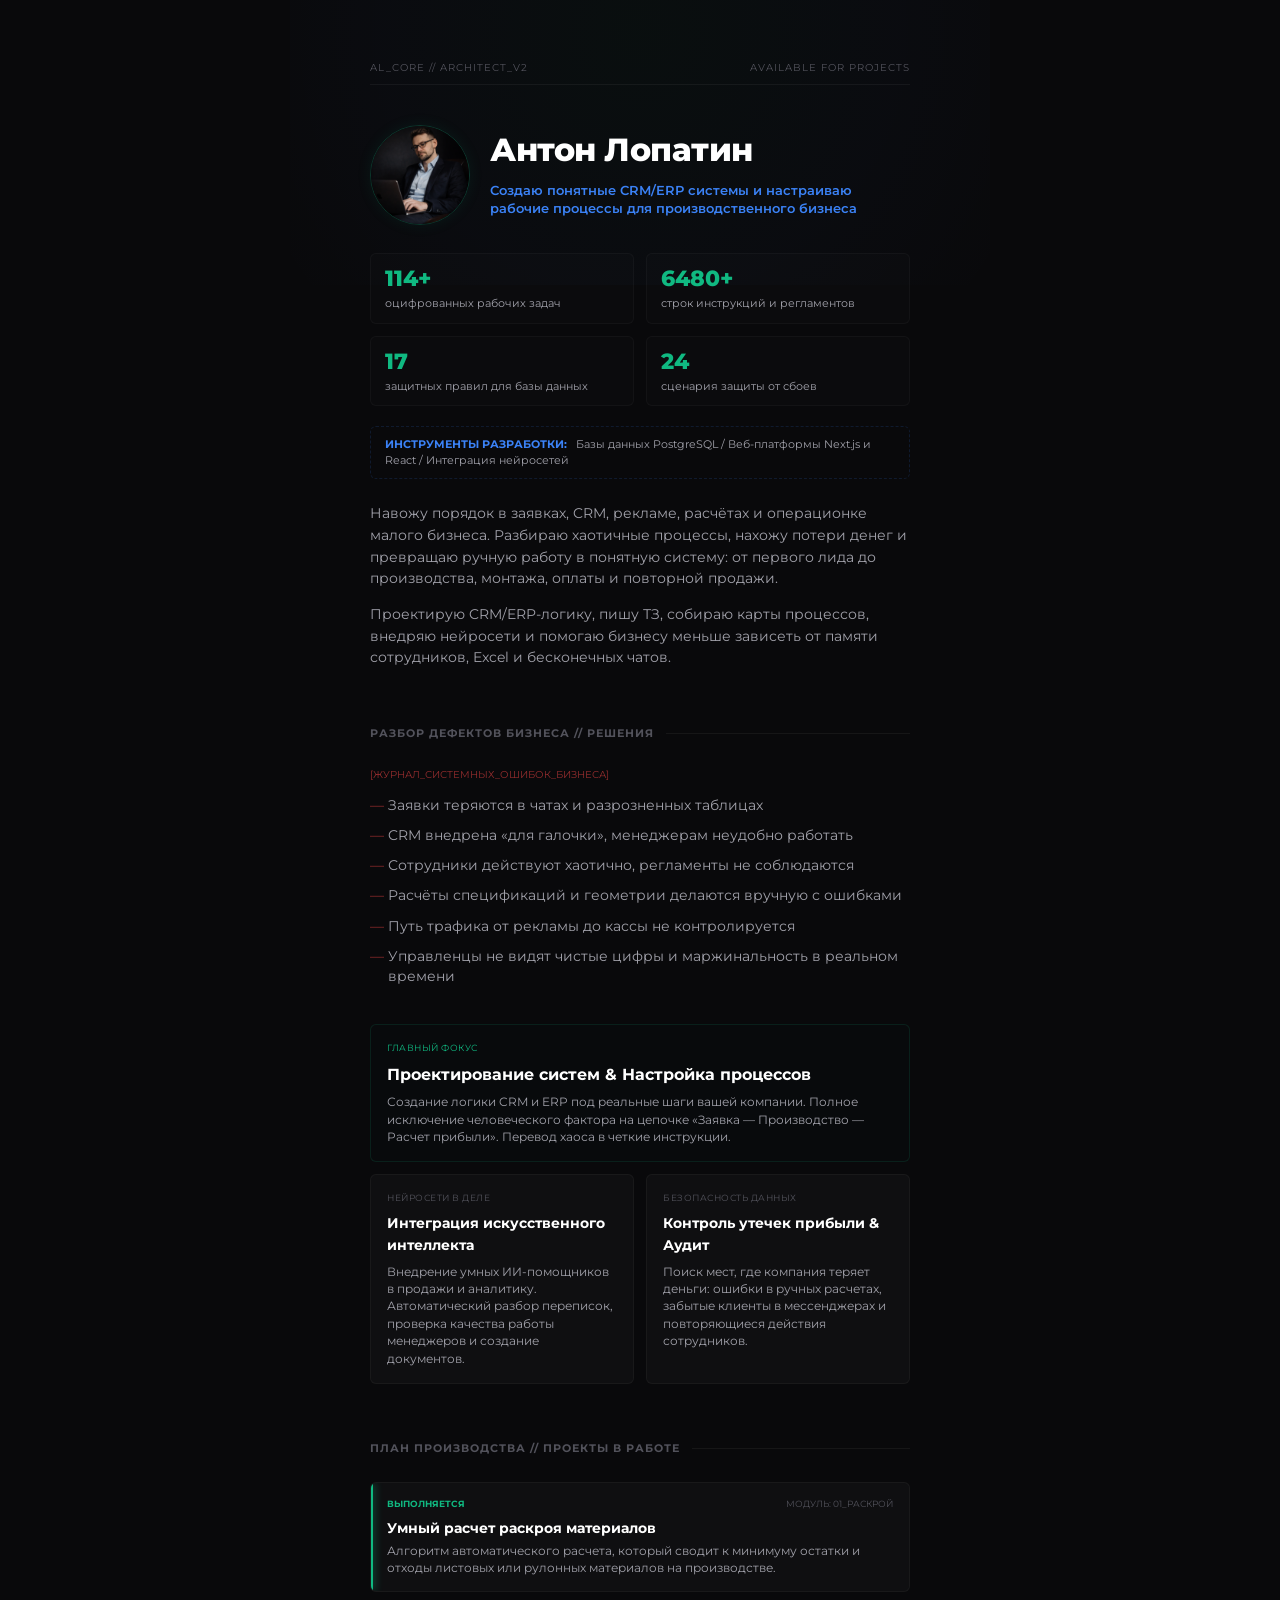
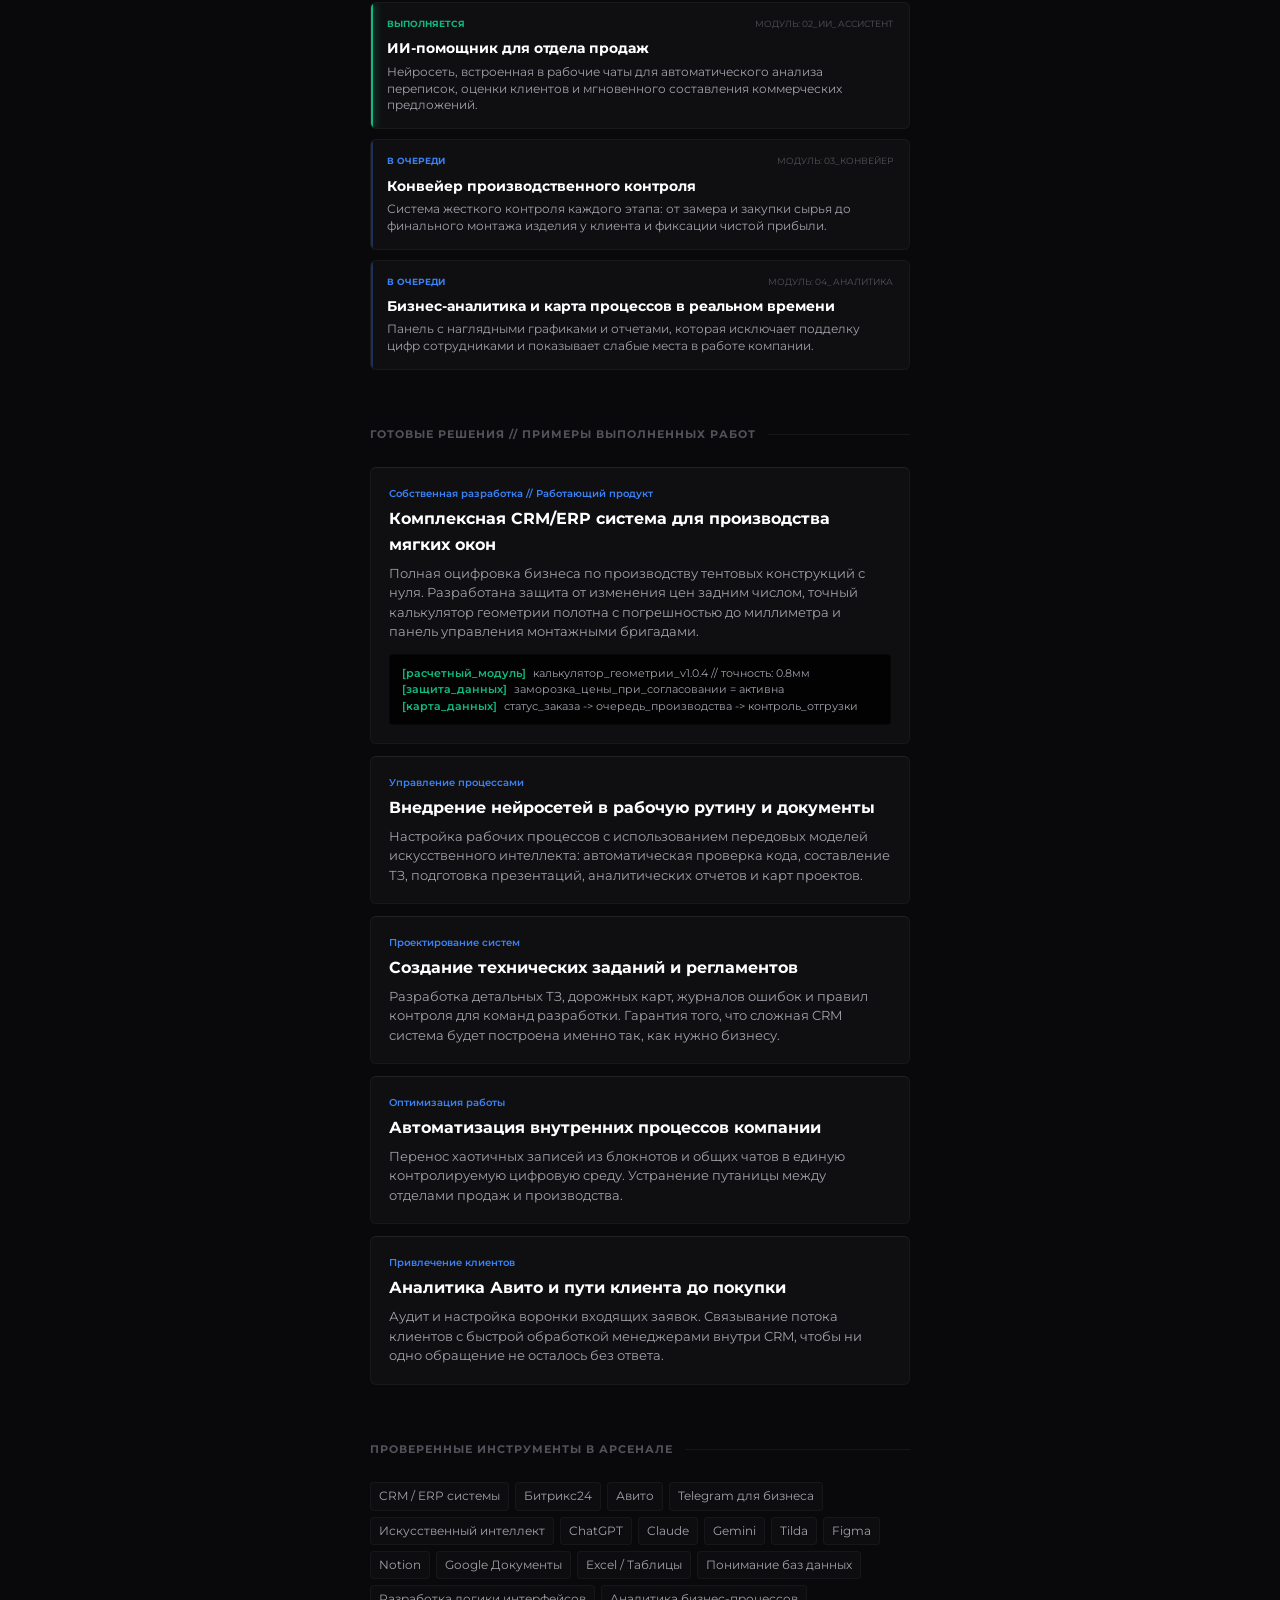
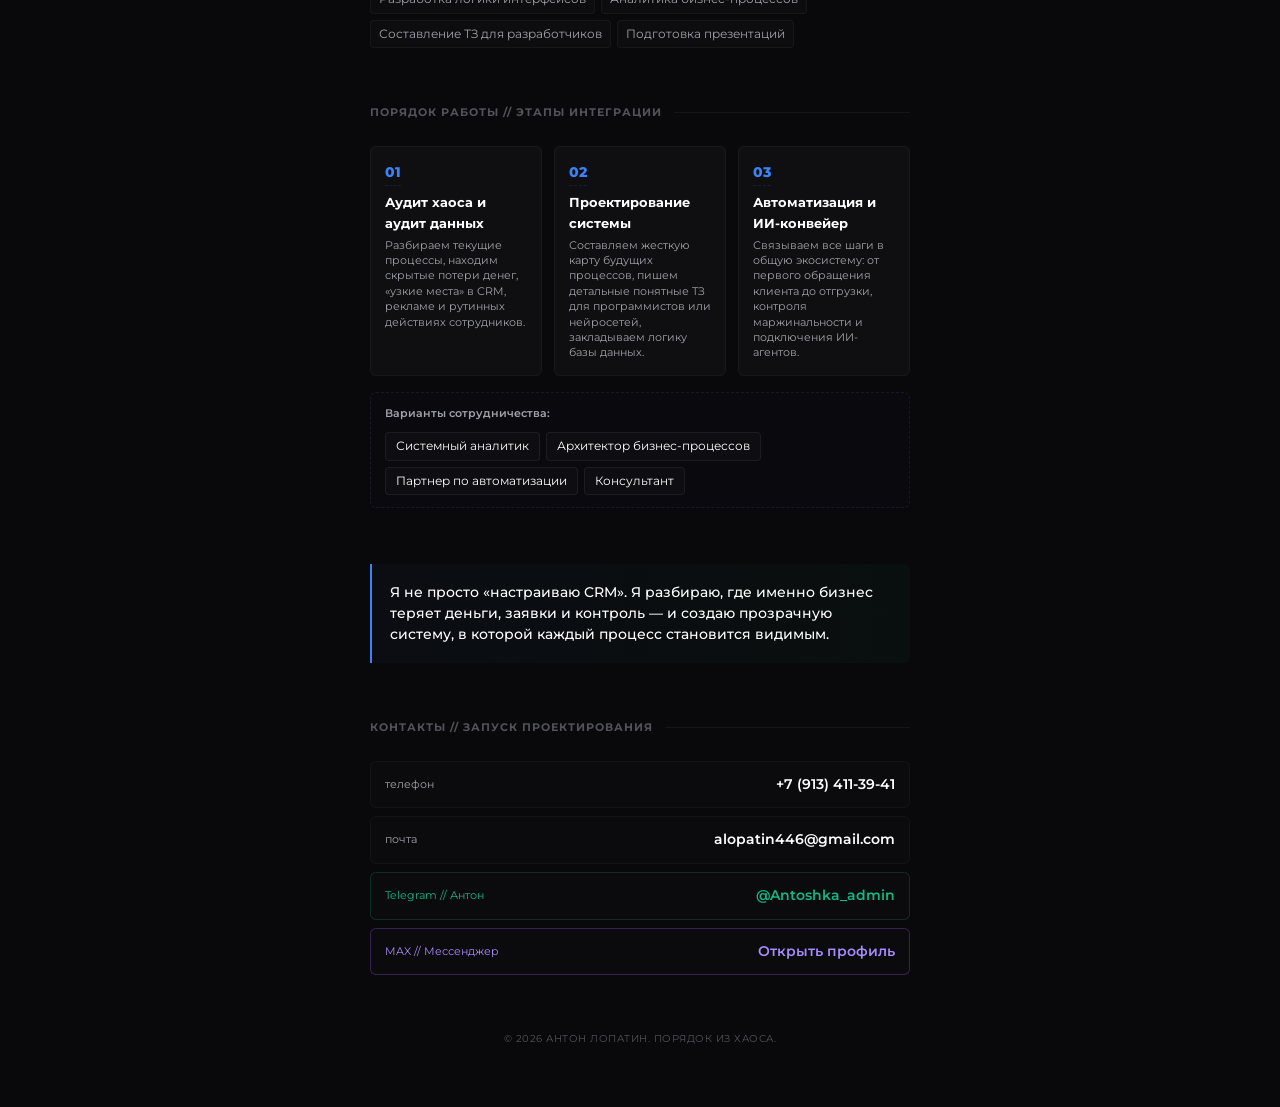
==== index.html @ fb0f4747 "пока получается" ====
<!DOCTYPE html>
<html lang="ru">

<head>
    <meta charset="UTF-8">
    <meta name="viewport" content="width=device-width, initial-scale=1.0">
    <title>Антон Лопатин // Автоматизация и наведение порядка в бизнесе</title>

    <link rel="preconnect" href="https://fonts.googleapis.com">
    <link rel="preconnect" href="https://fonts.gstatic.com" crossorigin>
    <link href="https://fonts.googleapis.com/css2?family=Montserrat:ital,wght@0,100..900;1,100..900&display=swap" rel="stylesheet">

    <link rel="stylesheet" href="style.css">
    <script src="config.js" defer></script>
</head>

<body>

    <div class="viewport-canvas">

        <div class="sys-header">
            <div id="sys-code">ЯДРО_СИСТЕМЫ...</div>
            <div id="sys-status">СТАТУС...</div>
        </div>

        <header class="section-block hero-profile">
            <div class="profile-meta-container">
                <div class="profile-photo-wrap">
                    <img src="avatar.jpg.png" alt="Антон Лопатин" class="profile-avatar">
                </div>

                <div class="profile-info-wrap">
                    <h1>Антон Лопатин</h1>
                    <div class="subtitle">Создаю понятные CRM/ERP системы и настраиваю рабочие процессы для производственного бизнеса</div>
                </div>
            </div>

            <div class="engineering-metrics">
                <div class="metric-item">
                    <span class="metric-num">114+</span>
                    <span class="metric-label">оцифрованных рабочих задач</span>
                </div>
                <div class="metric-item">
                    <span class="metric-num">6480+</span>
                    <span class="metric-label">строк инструкций и регламентов</span>
                </div>
                <div class="metric-item">
                    <span class="metric-num">17</span>
                    <span class="metric-label">защитных правил для базы данных</span>
                </div>
                <div class="metric-item">
                    <span class="metric-num">24</span>
                    <span class="metric-label">сценария защиты от сбоев</span>
                </div>
            </div>

            <div class="tech-stack-line">
                <span class="stack-title">ИНСТРУМЕНТЫ РАЗРАБОТКИ:</span>
                <span class="stack-core">Базы данных PostgreSQL / Веб-платформы Next.js и React / Интеграция нейросетей</span>
            </div>

            <div class="about-block">
                <p class="about-text">
                    Навожу порядок в заявках, CRM, рекламе, расчётах и операционке малого бизнеса. Разбираю хаотичные процессы, нахожу потери денег и превращаю ручную работу в понятную систему: от первого лида до производства, монтажа, оплаты и повторной продажи.
                </p>
                <p class="about-text">
                    Проектирую CRM/ERP-логику, пишу ТЗ, собираю карты процессов, внедряю нейросети и помогаю бизнесу меньше зависеть от памяти сотрудников, Excel и бесконечных чатов.
                </p>
            </div>
        </header>

        <section class="section-block">
            <h2 class="section-title">Разбор дефектов бизнеса // Решения</h2>
            
            <div class="audit-container">
                <div class="audit-failures">
                    <div class="audit-sub-title">[журнал_системных_ошибок_бизнеса]</div>
                    <ul class="bullet-list useful-list">
                        <li class="bullet-item">Заявки теряются в чатах и разрозненных таблицах</li>
                        <li class="bullet-item">CRM внедрена «для галочки», менеджерам неудобно работать</li>
                        <li class="bullet-item">Сотрудники действуют хаотично, регламенты не соблюдаются</li>
                        <li class="bullet-item">Расчёты спецификаций и геометрии делаются вручную с ошибками</li>
                        <li class="bullet-item">Путь трафика от рекламы до кассы не контролируется</li>
                        <li class="bullet-item">Управленцы не видят чистые цифры и маржинальность в реальном времени</li>
                    </ul>
                </div>

                <div class="skills-matrix">
                    <div class="matrix-card dominant">
                        <div class="matrix-tag">ГЛАВНЫЙ ФОКУС</div>
                        <h3 class="matrix-card-title">Проектирование систем & Настройка процессов</h3>
                        <p class="matrix-card-desc">Создание логики CRM и ERP под реальные шаги вашей компании. Полное исключение человеческого фактора на цепочке «Заявка — Производство — Расчет прибыли». Перевод хаоса в четкие инструкции.</p>
                    </div>

                    <div class="matrix-card">
                        <div class="matrix-tag">НЕЙРОСЕТИ В ДЕЛЕ</div>
                        <h3 class="matrix-card-title">Интеграция искусственного интеллекта</h3>
                        <p class="matrix-card-desc">Внедрение умных ИИ-помощников в продажи и аналитику. Автоматический разбор переписок, проверка качества работы менеджеров и создание документов.</p>
                    </div>

                    <div class="matrix-card">
                        <div class="matrix-tag">БЕЗОПАСНОСТЬ ДАННЫХ</div>
                        <h3 class="matrix-card-title">Контроль утечек прибыли & Аудит</h3>
                        <p class="matrix-card-desc">Поиск мест, где компания теряет деньги: ошибки в ручных расчетах, забытые клиенты в мессенджерах и повторяющиеся действия сотрудников.</p>
                    </div>
                </div>
            </div>
        </section>

        <section class="section-block">
            <h2 class="section-title">План производства // Проекты в работе</h2>
            <div class="pipeline-container">
                <div class="pipeline-item processing">
                    <div class="pipeline-meta">
                        <span class="pipeline-status-badge">выполняется</span>
                        <span class="pipeline-id">Модуль: 01_РАСКРОЙ</span>
                    </div>
                    <div class="pipeline-name">Умный расчет раскроя материалов</div>
                    <div class="pipeline-desc">Алгоритм автоматического расчета, который сводит к минимуму остатки и отходы листовых или рулонных материалов на производстве.</div>
                </div>

                <div class="pipeline-item processing">
                    <div class="pipeline-meta">
                        <span class="pipeline-status-badge">выполняется</span>
                        <span class="pipeline-id">Модуль: 02_ИИ_АССИСТЕНТ</span>
                    </div>
                    <div class="pipeline-name">ИИ-помощник для отдела продаж</div>
                    <div class="pipeline-desc">Нейросеть, встроенная в рабочие чаты для автоматического анализа переписок, оценки клиентов и мгновенного составления коммерческих предложений.</div>
                </div>

                <div class="pipeline-item pending">
                    <div class="pipeline-meta">
                        <span class="pipeline-status-badge text-blue">в очереди</span>
                        <span class="pipeline-id">Модуль: 03_КОНВЕЙЕР</span>
                    </div>
                    <div class="pipeline-name">Конвейер производственного контроля</div>
                    <div class="pipeline-desc">Система жесткого контроля каждого этапа: от замера и закупки сырья до финального монтажа изделия у клиента и фиксации чистой прибыли.</div>
                </div>

                <div class="pipeline-item pending">
                    <div class="pipeline-meta">
                        <span class="pipeline-status-badge text-blue">в очереди</span>
                        <span class="pipeline-id">Модуль: 04_АНАЛИТИКА</span>
                    </div>
                    <div class="pipeline-name">Бизнес-аналитика и карта процессов в реальном времени</div>
                    <div class="pipeline-desc">Панель с наглядными графиками и отчетами, которая исключает подделку цифр сотрудниками и показывает слабые места в работе компании.</div>
                </div>
            </div>
        </section>

        <section class="section-block">
            <h2 class="section-title">Готовые решения // Примеры выполненных работ</h2>

            <div class="case-card">
                <span class="case-tag">Собственная разработка // Работающий продукт</span>
                <div class="case-title">Комплексная CRM/ERP система для производства мягких окон</div>
                <div class="case-desc">Полная оцифровка бизнеса по производству тентовых конструкций с нуля. Разработана защита от изменения цен задним числом, точный калькулятор геометрии полотна с погрешностью до миллиметра и панель управления монтажными бригадами.</div>

                <div class="case-architecture-spec">
                    <div class="spec-line"><span class="spec-key">[расчетный_модуль]</span> калькулятор_геометрии_v1.0.4 // точность: 0.8мм</div>
                    <div class="spec-line"><span class="spec-key">[защита_данных]</span> заморозка_цены_при_согласовании = активна</div>
                    <div class="spec-line"><span class="spec-key">[карта_данных]</span> статус_заказа -> очередь_производства -> контроль_отгрузки</div>
                </div>
            </div>

            <div class="case-card">
                <span class="case-tag">Управление процессами</span>
                <div class="case-title">Внедрение нейросетей в рабочую рутину и документы</div>
                <div class="case-desc">Настройка рабочих процессов с использованием передовых моделей искусственного интеллекта: автоматическая проверка кода, составление ТЗ, подготовка презентаций, аналитических отчетов и карт проектов.</div>
            </div>

            <div class="case-card">
                <span class="case-tag">Проектирование систем</span>
                <div class="case-title">Создание технических заданий и регламентов</div>
                <div class="case-desc">Разработка детальных ТЗ, дорожных карт, журналов ошибок и правил контроля для команд разработки. Гарантия того, что сложная CRM система будет построена именно так, как нужно бизнесу.</div>
            </div>

            <div class="case-card">
                <span class="case-tag">Оптимизация работы</span>
                <div class="case-title">Автоматизация внутренних процессов компании</div>
                <div class="case-desc">Перенос хаотичных записей из блокнотов и общих чатов в единую контролируемую цифровую среду. Устранение путаницы между отделами продаж и производства.</div>
            </div>

            <div class="case-card">
                <span class="case-tag">Привлечение клиентов</span>
                <div class="case-title">Аналитика Авито и пути клиента до покупки</div>
                <div class="case-desc">Аудит и настройка воронки входящих заявок. Связывание потока клиентов с быстрой обработкой менеджерами внутри CRM, чтобы ни одно обращение не осталось без ответа.</div>
            </div>
        </section>

        <section class="section-block">
            <h2 class="section-title">Проверенные инструменты в арсенале</h2>
            <div class="tools-grid">
                <span class="tool-badge">CRM / ERP системы</span>
                <span class="tool-badge">Битрикс24</span>
                <span class="tool-badge">Авито</span>
                <span class="tool-badge">Telegram для бизнеса</span>
                <span class="tool-badge">Искусственный интеллект</span>
                <span class="tool-badge">ChatGPT</span>
                <span class="tool-badge">Claude</span>
                <span class="tool-badge">Gemini</span>
                <span class="tool-badge">Tilda</span>
                <span class="tool-badge">Figma</span>
                <span class="tool-badge">Notion</span>
                <span class="tool-badge">Google Документы</span>
                <span class="tool-badge">Excel / Таблицы</span>
                <span class="tool-badge">Понимание баз данных</span>
                <span class="tool-badge">Разработка логики интерфейсов</span>
                <span class="tool-badge">Аналитика бизнес-процессов</span>
                <span class="tool-badge">Составление ТЗ для разработчиков</span>
                <span class="tool-badge">Подготовка презентаций</span>
            </div>
        </section>

        <section class="section-block">
            <h2 class="section-title">Порядок работы // Этапы интеграции</h2>
            <div class="workflow-grid">
                <div class="workflow-step">
                    <div class="step-num">01</div>
                    <div class="step-title">Аудит хаоса и аудит данных</div>
                    <div class="step-desc">Разбираем текущие процессы, находим скрытые потери денег, «узкие места» в CRM, рекламе и рутинных действиях сотрудников.</div>
                </div>
                <div class="workflow-step">
                    <div class="step-num">02</div>
                    <div class="step-title">Проектирование системы</div>
                    <div class="step-desc">Составляем жесткую карту будущих процессов, пишем детальные понятные ТЗ для программистов или нейросетей, закладываем логику базы данных.</div>
                </div>
                <div class="workflow-step">
                    <div class="step-num">03</div>
                    <div class="step-title">Автоматизация и ИИ-конвейер</div>
                    <div class="step-desc">Связываем все шаги в общую экосистему: от первого обращения клиента до отгрузки, контроля маржинальности и подключения ИИ-агентов.</div>
                </div>
            </div>

            <div class="roles-block">
                <div class="roles-title">Варианты сотрудничества:</div>
                <div class="roles-list">
                    <div class="role-badge-item">Системный аналитик</div>
                    <div class="role-badge-item">Архитектор бизнес-процессов</div>
                    <div class="role-badge-item">Партнер по автоматизации</div>
                    <div class="role-badge-item">Консультант</div>
                </div>
            </div>
        </section>

        <div class="manifesto-block">
            Я не просто «настраиваю CRM». Я разбираю, где именно бизнес теряет деньги, заявки и контроль — и создаю прозрачную систему, в которой каждый процесс становится видимым.
        </div>

        <section class="section-block">
            <h2 class="section-title">Контакты // Запуск проектирования</h2>
            <div id="dynamic-contacts"></div>
        </section>

        <footer class="sys-footer">
            © 2026 АНТОН ЛОПАТИН. ПОРЯДОК ИЗ ХАОСА.
        </footer>

    </div>

</body>

</html>
---- style.css ----
/* ПРАВИЛА СТИЛЕЙ И СИСТЕМНЫЕ ПЕРЕМЕННЫЕ */
:root {
    --bg-main: #09090b;
    --bg-card: rgba(20, 20, 23, 0.6);
    --border-glow: rgba(255, 255, 255, 0.04);
    --border-top-glow: rgba(255, 255, 255, 0.08);
    --text-primary: #ffffff;
    --text-secondary: #a1a1aa;
    --text-muted: #52525b;
    --accent-green: #10b981;
    --accent-blue: #3b82f6;
    --font-mono: 'Montserrat', ui-monospace, SFMono-Regular, sans-serif;
}

/* СБРОС СТИЛЕЙ И БАЗОВЫЕ НАСТРОЙКИ */
*,
*::before,
*::after {
    box-sizing: border-box;
    margin: 0;
    padding: 0;
}

body {
    background-color: var(--bg-main);
    color: var(--text-primary);
    font-family: 'Montserrat', -apple-system, BlinkMacSystemFont, sans-serif;
    min-height: 100vh;
    line-height: 1.6;
    padding: 60px 20px;
    display: flex;
    justify-content: center;
    overflow-x: hidden;
    position: relative;
}

/* МЯГКАЯ ФОНОВАЯ ПОДСВЕТКА СТРАНИЦЫ */
body::before {
    content: "";
    position: absolute;
    top: -5%;
    left: 50%;
    transform: translateX(-50%);
    width: 700px;
    height: 500px;
    background: radial-gradient(circle, rgba(16, 185, 129, 0.03) 0%, rgba(59, 130, 246, 0.02) 60%, transparent 100%);
    z-index: 0;
    pointer-events: none;
}

.viewport-canvas {
    width: 100%;
    max-width: 540px;
    z-index: 10;
    position: relative;
}

/* ВЕРХНИЙ СТАТУС-БАР */
.sys-header {
    display: flex;
    justify-content: space-between;
    align-items: center;
    font-family: var(--font-mono);
    font-size: 10px;
    color: var(--text-muted);
    text-transform: uppercase;
    letter-spacing: 1px;
    border-bottom: 1px solid rgba(255, 255, 255, 0.05);
    padding-bottom: 8px;
    margin-bottom: 40px;
}

/* СЕТКА ТИПОГРАФИКИ */
h1 {
    font-size: 32px;
    font-weight: 800;
    letter-spacing: -0.5px;
    line-height: 1.15;
    margin-bottom: 12px;
}

.subtitle {
    font-size: 13px;
    color: var(--accent-blue);
    font-weight: 600;
    line-height: 1.4;
}

h2.section-title {
    font-size: 11px;
    font-family: var(--font-mono);
    text-transform: uppercase;
    letter-spacing: 1px;
    color: var(--text-muted);
    margin-bottom: 24px;
    display: flex;
    align-items: center;
}

h2.section-title::after {
    content: "";
    flex-grow: 1;
    height: 1px;
    background: rgba(255, 255, 255, 0.05);
    margin-left: 12px;
}

.section-block {
    margin-bottom: 56px;
}

/* ГЛАВНЫЙ КОМПОНЕНТ (HERO) */
.profile-meta-container {
    display: flex;
    gap: 20px;
    align-items: center;
    margin-bottom: 28px;
}

.profile-photo-wrap {
    flex: 0 0 100px;
    width: 100px;
    height: 100px;
    border-radius: 50%;
    border: 1px solid rgba(16, 185, 129, 0.25);
    box-shadow: 0 0 15px rgba(16, 185, 129, 0.08);
    overflow: hidden;
    display: flex;
    align-items: center;
    justify-content: center;
}

.profile-avatar {
    width: 100%;
    height: 100%;
    object-fit: cover;
    object-position: center;
    transition: transform 0.3s ease;
}

.profile-photo-wrap:hover .profile-avatar {
    transform: scale(1.06);
}

.profile-info-wrap {
    flex: 1;
}

.about-block {
    margin-top: 24px;
}

.about-text {
    font-size: 14px;
    color: var(--text-secondary);
    margin-bottom: 14px;
    line-height: 1.55;
}

/* ИНЖЕНЕРНЫЕ МЕТРИКИ */
.engineering-metrics {
    display: grid;
    grid-template-columns: repeat(2, 1fr);
    gap: 12px;
    margin-bottom: 20px;
    width: 100%;
}

.metric-item {
    background: rgba(255, 255, 255, 0.01);
    border: 1px solid rgba(255, 255, 255, 0.03);
    border-radius: 6px;
    padding: 12px 14px;
    display: flex;
    flex-direction: column;
}

.metric-num {
    font-size: 22px;
    font-weight: 800;
    color: var(--accent-green);
    line-height: 1.2;
}

.metric-label {
    font-size: 11px;
    color: var(--text-secondary);
    margin-top: 4px;
    line-height: 1.3;
}

.tech-stack-line {
    font-size: 11px;
    border: 1px dashed rgba(59, 130, 246, 0.15);
    padding: 10px 14px;
    border-radius: 6px;
    line-height: 1.4;
}

.stack-title {
    color: var(--accent-blue);
    font-weight: 700;
    margin-right: 6px;
}

.stack-core {
    color: var(--text-secondary);
}

/* БЛОК АУДИТА И РЕШЕНИЙ */
.audit-container {
    display: flex;
    flex-direction: column;
    gap: 28px;
}

.audit-sub-title {
    font-family: var(--font-mono);
    font-size: 10px;
    color: rgba(239, 68, 68, 0.6);
    margin-bottom: 12px;
    text-transform: uppercase;
}

.bullet-list {
    list-style: none;
}

.bullet-item {
    font-size: 13.5px;
    color: var(--text-secondary);
    position: relative;
    padding-left: 18px;
    margin-bottom: 10px;
    line-height: 1.5;
}

.bullet-item::before {
    content: "—";
    position: absolute;
    left: 0;
    color: #ef4444;
    opacity: 0.6;
}

/* МАТРИЦА НАВЫКОВ ИЛИ РЕШЕНИЙ */
.skills-matrix {
    display: grid;
    grid-template-columns: repeat(2, 1fr);
    gap: 12px;
}

.matrix-card {
    background: var(--bg-card);
    border: 1px solid var(--border-glow);
    border-radius: 6px;
    padding: 16px;
    display: flex;
    flex-direction: column;
}

.matrix-card.dominant {
    grid-column: span 2;
    background: rgba(16, 185, 129, 0.01);
    border-color: rgba(16, 185, 129, 0.12);
}

.matrix-tag {
    font-family: var(--font-mono);
    font-size: 9px;
    letter-spacing: 0.5px;
    color: var(--text-muted);
    text-transform: uppercase;
    margin-bottom: 6px;
}

.matrix-card.dominant .matrix-tag {
    color: var(--accent-green);
}

.matrix-card-title {
    font-size: 14px;
    font-weight: 700;
    color: var(--text-primary);
    margin-bottom: 6px;
}

.matrix-card.dominant .matrix-card-title {
    font-size: 16px;
}

.matrix-card-desc {
    font-size: 12px;
    color: var(--text-secondary);
    line-height: 1.45;
}

/* ОЧЕРЕДЬ ЗАДАЧ В РАЗРАБОТКЕ */
.pipeline-container {
    display: flex;
    flex-direction: column;
    gap: 10px;
}

.pipeline-item {
    background: var(--bg-card);
    border: 1px solid var(--border-glow);
    border-radius: 6px;
    padding: 14px 16px;
    position: relative;
    overflow: hidden;
}

.pipeline-item.processing::before {
    content: '';
    position: absolute;
    left: 0;
    top: 0;
    bottom: 0;
    width: 2px;
    background: var(--accent-green);
    box-shadow: 0 0 8px var(--accent-green);
}

.pipeline-item.pending::before {
    content: '';
    position: absolute;
    left: 0;
    top: 0;
    bottom: 0;
    width: 2px;
    background: rgba(59, 130, 246, 0.3);
}

.pipeline-meta {
    display: flex;
    justify-content: space-between;
    align-items: center;
    font-family: var(--font-mono);
    font-size: 9px;
    margin-bottom: 6px;
    text-transform: uppercase;
}

.pipeline-status-badge {
    color: var(--accent-green);
    font-weight: 700;
}

.pipeline-status-badge.text-blue {
    color: var(--accent-blue);
}

.pipeline-id {
    color: var(--text-muted);
}

.pipeline-name {
    font-size: 14px;
    font-weight: 700;
    color: var(--text-primary);
    margin-bottom: 4px;
}

.pipeline-desc {
    font-size: 12px;
    color: var(--text-secondary);
    line-height: 1.4;
}

/* КАРТОЧКИ КЕЙСОВ */
.case-card {
    background: var(--bg-card);
    border: 1px solid var(--border-glow);
    border-top: 1px solid var(--border-top-glow);
    border-radius: 6px;
    padding: 18px;
    margin-bottom: 12px;
}

.case-tag {
    font-size: 10px;
    color: var(--accent-blue);
    display: block;
    margin-bottom: 4px;
    font-weight: 600;
}

.case-title {
    font-size: 16px;
    font-weight: 700;
    color: var(--text-primary);
    margin-bottom: 6px;
}

.case-desc {
    font-size: 13px;
    color: var(--text-secondary);
    line-height: 1.5;
}

.case-architecture-spec {
    margin-top: 12px;
    padding: 10px 12px;
    background: #020203;
    border: 1px solid rgba(255, 255, 255, 0.02);
    border-radius: 4px;
    font-size: 11px;
}

.spec-line {
    color: var(--text-secondary);
    line-height: 1.5;
}

.spec-key {
    color: var(--accent-green);
    margin-right: 4px;
    font-weight: 600;
}

/* СЕТКА ТЕГОВ И ИНСТРУМЕНТОВ */
.tools-grid {
    display: flex;
    flex-wrap: wrap;
    gap: 6px;
}

.tool-badge {
    background: rgba(255, 255, 255, 0.02);
    border: 1px solid rgba(255, 255, 255, 0.04);
    border-radius: 4px;
    padding: 4px 8px;
    font-size: 11.5px;
    color: var(--text-secondary);
}

/* СЕТКА ЭТАПОВ РАБОТЫ */
.workflow-grid {
    display: grid;
    grid-template-columns: repeat(3, 1fr);
    gap: 12px;
    margin-top: 16px;
}

.workflow-step {
    background: var(--bg-card);
    border: 1px solid var(--border-glow);
    border-radius: 6px;
    padding: 14px;
}

.step-num {
    font-size: 14px;
    font-weight: 800;
    color: var(--accent-blue);
    margin-bottom: 6px;
    border-bottom: 1px dashed rgba(59, 130, 246, 0.15);
    padding-bottom: 2px;
    width: fit-content;
}

.step-title {
    font-size: 13px;
    font-weight: 700;
    color: var(--text-primary);
    margin-bottom: 4px;
}

.step-desc {
    font-size: 11px;
    color: var(--text-secondary);
    line-height: 1.4;
}

.roles-block {
    margin-top: 16px;
    padding: 12px 14px;
    background: rgba(139, 92, 246, 0.01);
    border: 1px dashed rgba(139, 92, 246, 0.15);
    border-radius: 6px;
}

.roles-title {
    font-size: 11px;
    color: var(--text-secondary);
    font-weight: 600;
    margin-bottom: 10px;
}

.roles-list {
    display: flex;
    flex-wrap: wrap;
    gap: 6px;
}

.role-badge-item {
    background: rgba(255, 255, 255, 0.02);
    border: 1px solid rgba(255, 255, 255, 0.06);
    border-radius: 4px;
    padding: 4px 10px;
    font-size: 11.5px;
    color: var(--text-primary);
}

/* БЛОК МАНИФЕСТА */
.manifesto-block {
    background: linear-gradient(90deg, rgba(59, 130, 246, 0.03) 0%, rgba(16, 185, 129, 0.03) 100%);
    border-left: 2px solid var(--accent-blue);
    padding: 18px;
    border-radius: 0 6px 6px 0;
    font-size: 14px;
    font-weight: 500;
    color: var(--text-primary);
    line-height: 1.5;
    margin-bottom: 56px;
}

/* ССЫЛКИ КОНТАКТОВ */
.contact-link {
    display: flex;
    justify-content: space-between;
    align-items: center;
    background: rgba(255, 255, 255, 0.01);
    border: 1px solid rgba(255, 255, 255, 0.03);
    border-radius: 6px;
    padding: 12px 14px;
    margin-bottom: 8px;
    color: var(--text-primary);
    text-decoration: none;
    font-size: 13.5px;
    transition: background 0.2s, border-color 0.2s;
}

.contact-link:hover {
    background: rgba(255, 255, 255, 0.02);
    border-color: rgba(255, 255, 255, 0.08);
}

.contact-label {
    font-size: 11px;
    color: var(--text-secondary);
}

.contact-value {
    font-weight: 600;
}

.sys-footer {
    margin-top: 56px;
    font-family: var(--font-mono);
    font-size: 10px;
    color: var(--text-muted);
    text-align: center;
    letter-spacing: 0.5px;
}

/* АДАПТИВНОСТЬ ПОД МОБИЛЬНЫЕ УСТРОЙСТВА */
@media (max-width: 768px) {
    body { padding: 40px 16px; }
    .profile-meta-container { flex-direction: column; text-align: center; gap: 16px; }
    .profile-photo-wrap { margin: 0 auto; }
    .workflow-grid { grid-template-columns: 1fr; gap: 10px; }
}

@media (max-width: 600px) {
    .skills-matrix { grid-template-columns: 1fr; }
    .matrix-card.dominant { grid-column: span 1; }
    .engineering-metrics { grid-template-columns: 1fr; gap: 8px; }
}
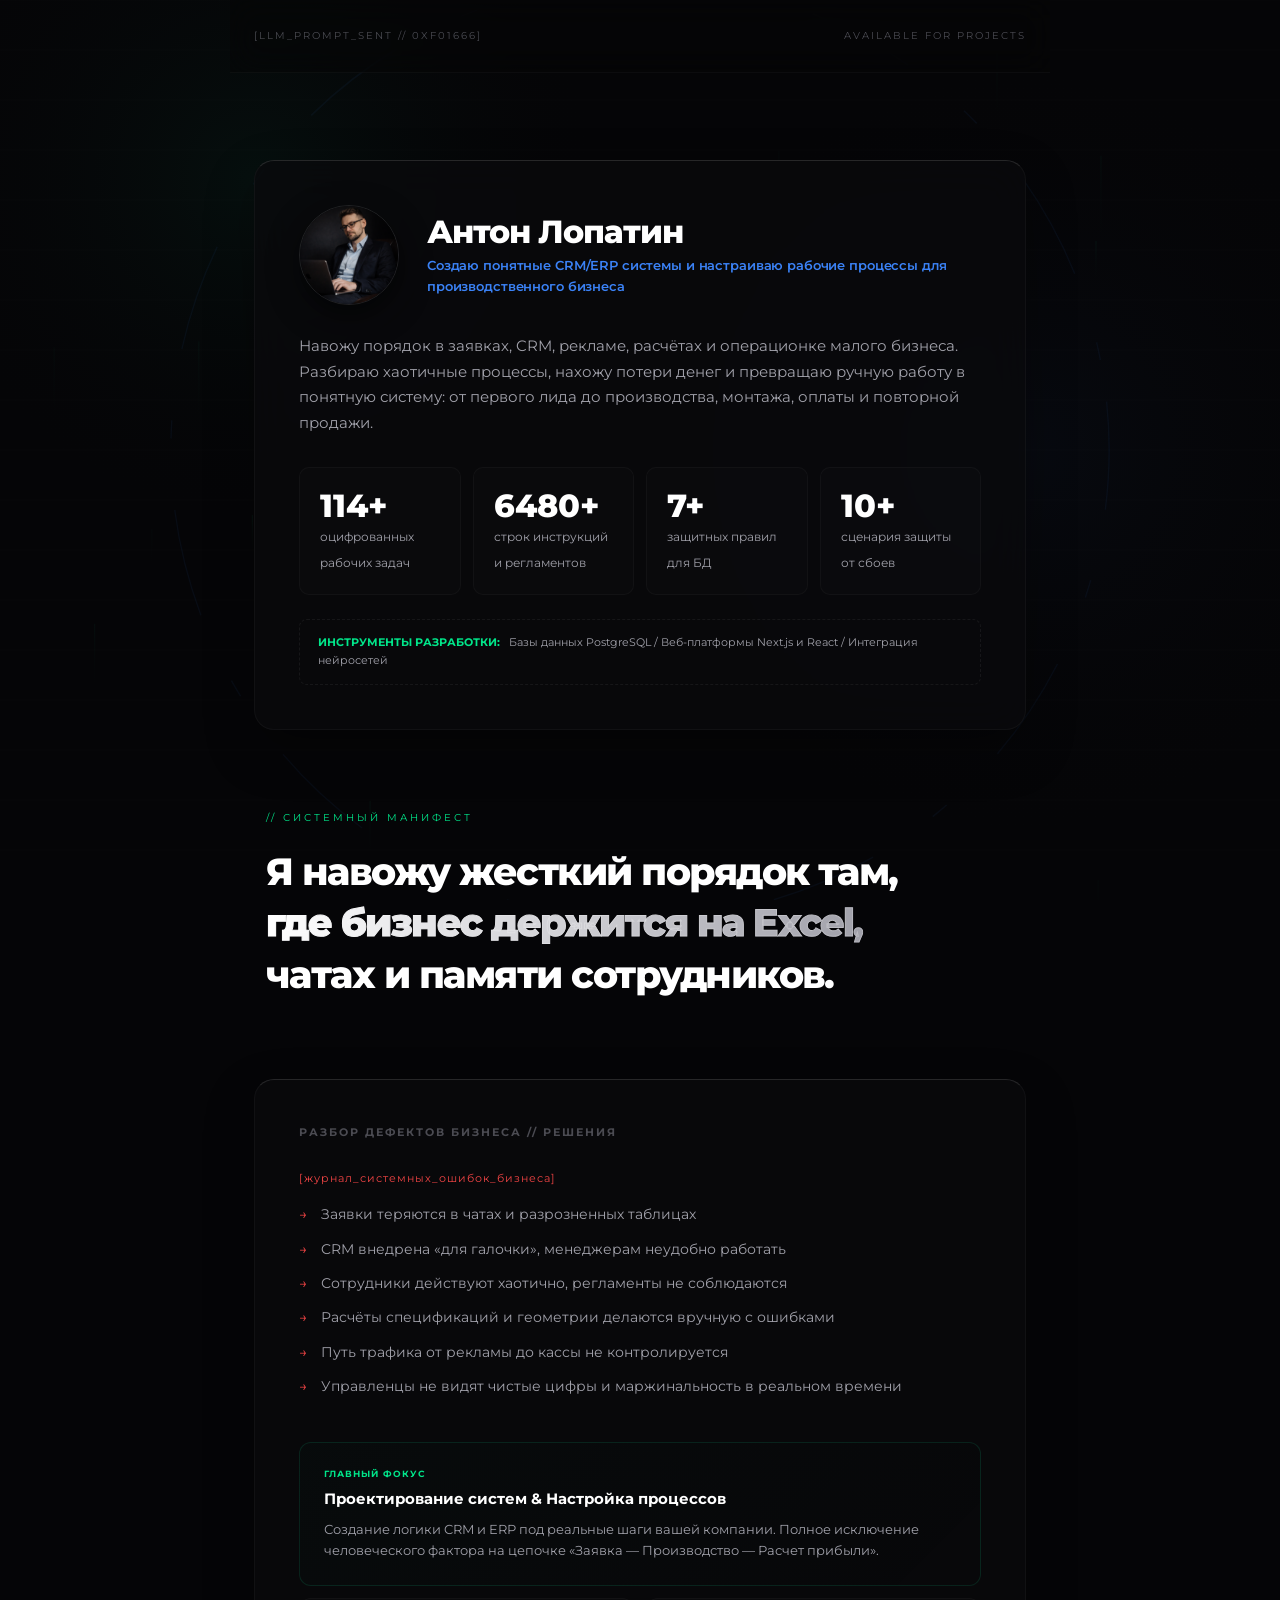
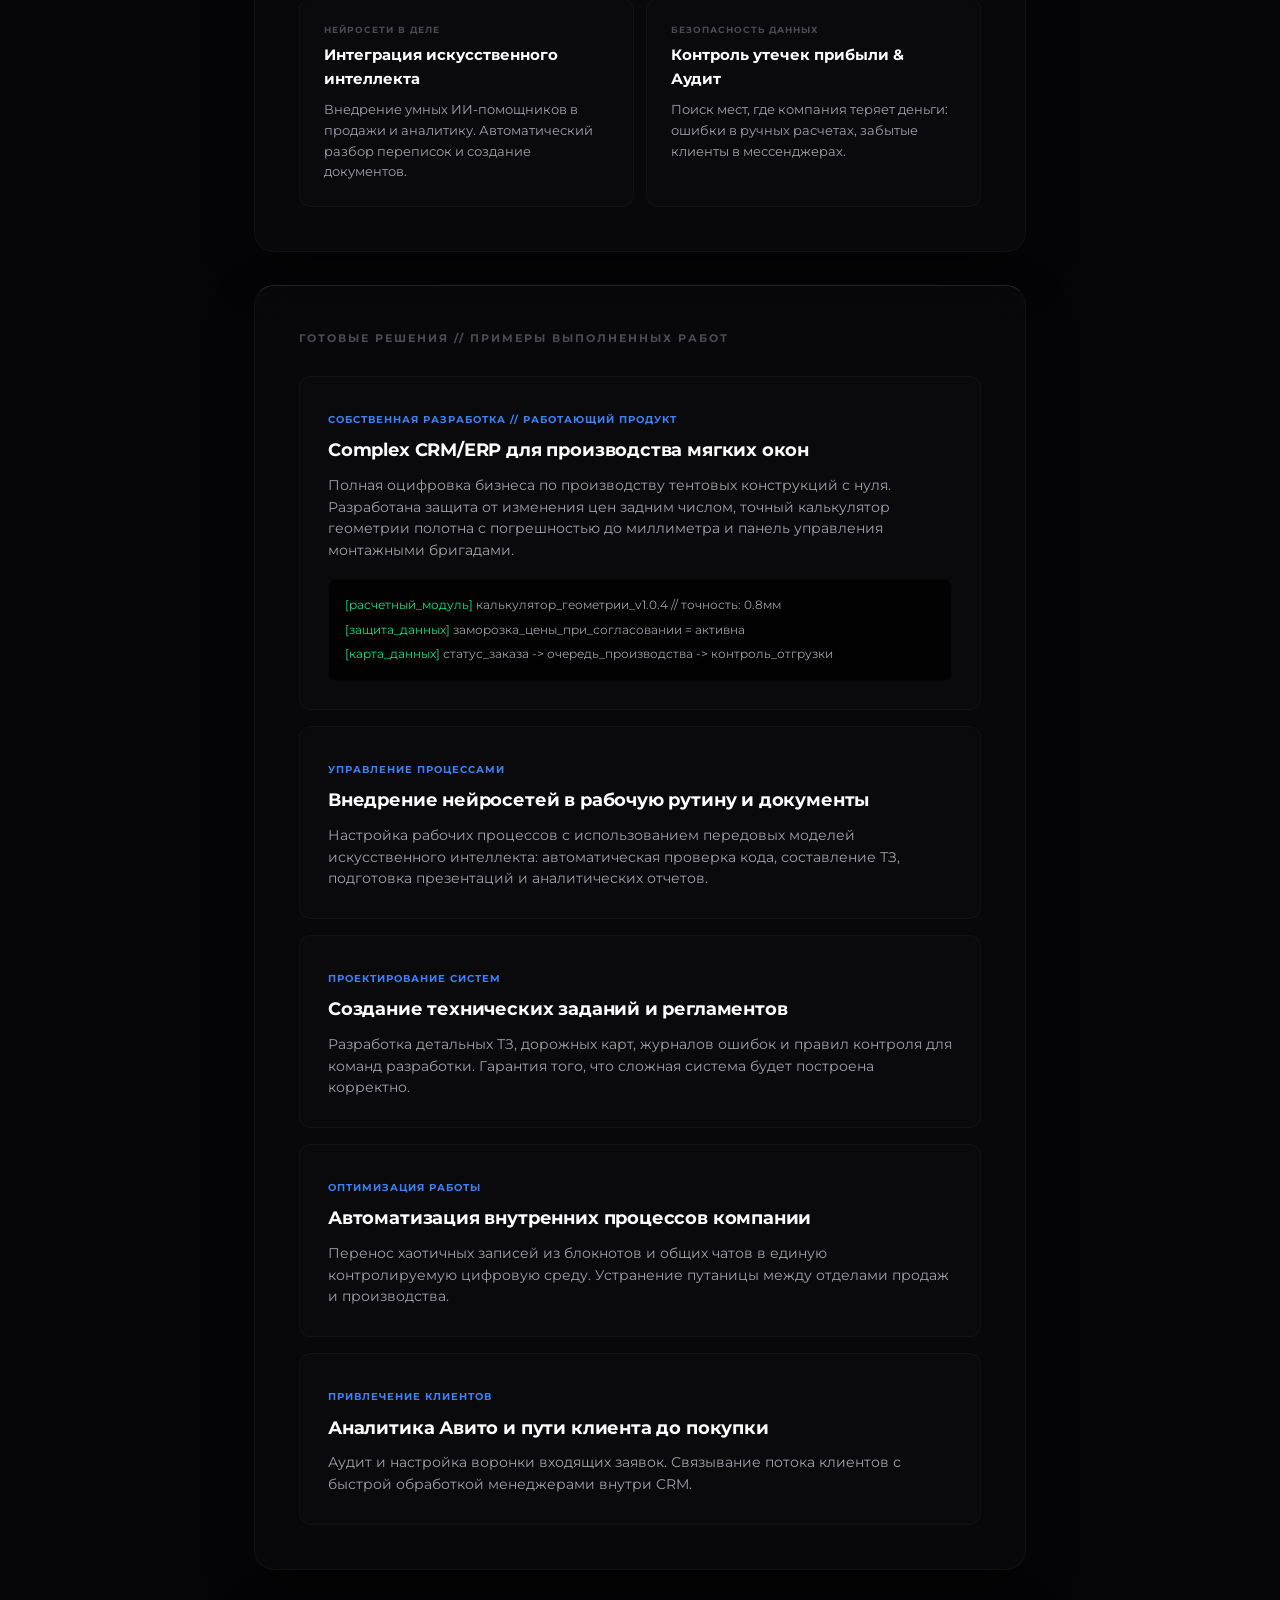
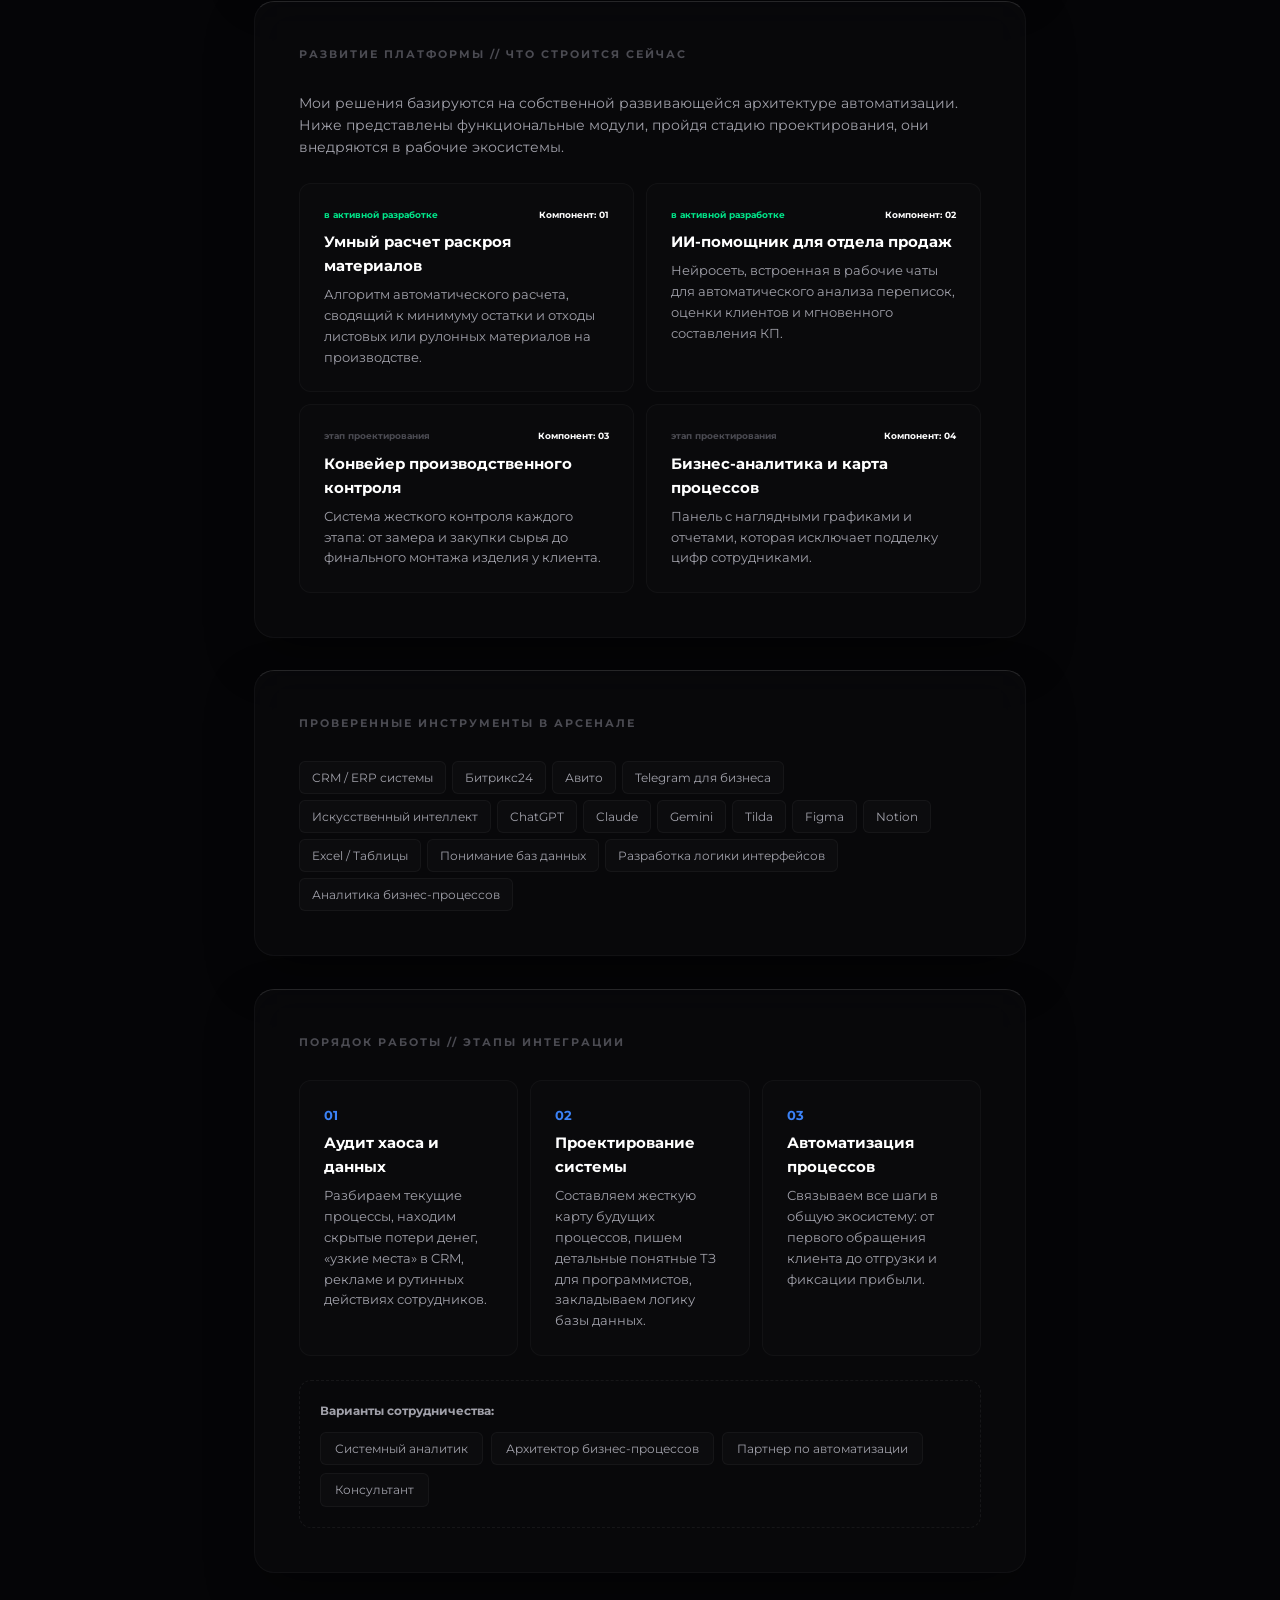
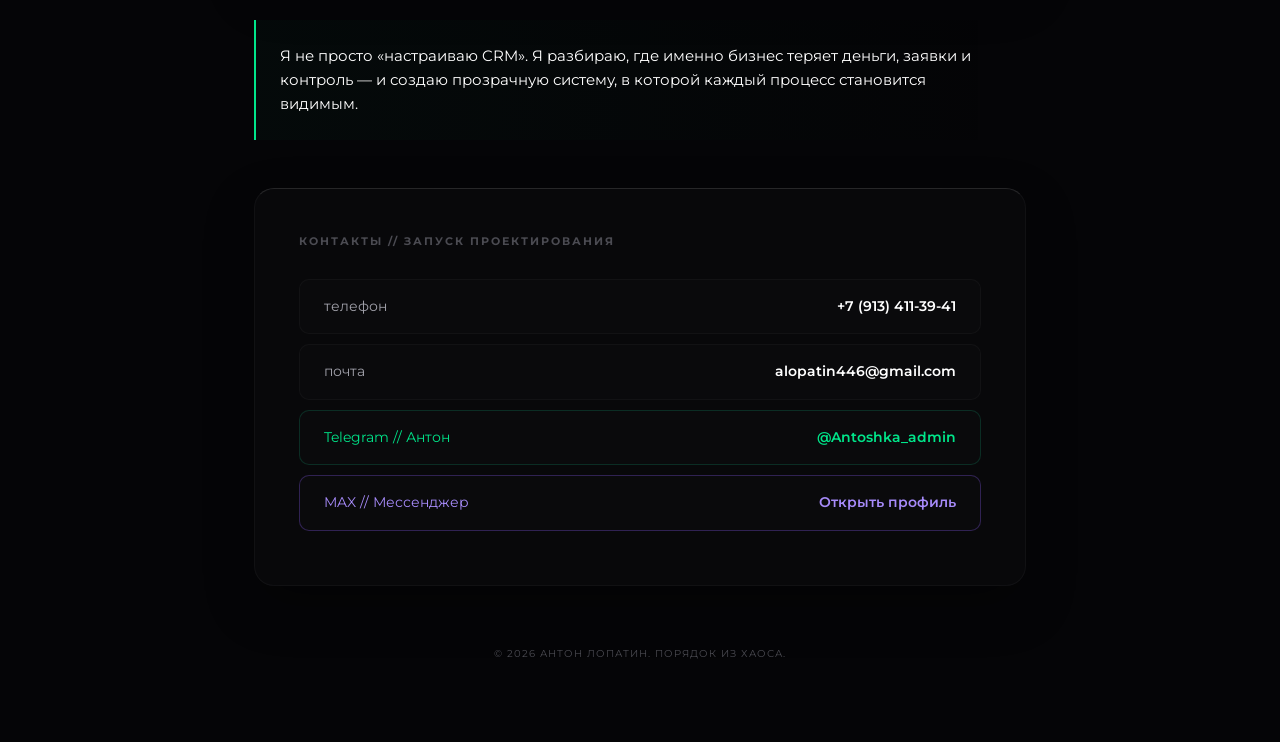
==== commit 1523be89: "мы сможем" ====
--- a/index.html
+++ b/index.html
@@ -12,16 +12,20 @@
 
     <link rel="stylesheet" href="style.css">
     <script src="config.js" defer></script>
+    <script src="animation.js" defer></script>
+    <script src="matrix-bg.js" defer></script>
 </head>
 
 <body>
 
-    <div class="viewport-canvas">
-
-        <div class="sys-header">
-            <div id="sys-code">ЯДРО_СИСТЕМЫ...</div>
-            <div id="sys-status">СТАТУС...</div>
-        </div>
+    <canvas id="cyber-background"></canvas>
+
+    <div class="sys-header">
+        <div id="sys-code">ЯДРО_СИСТЕМЫ...</div>
+        <div id="sys-status">СТАТУС...</div>
+    </div>
+
+    <div class="content-viewport">
 
         <header class="section-block hero-profile">
             <div class="profile-meta-container">
@@ -35,39 +39,45 @@
                 </div>
             </div>
 
-            <div class="engineering-metrics">
-                <div class="metric-item">
-                    <span class="metric-num">114+</span>
-                    <span class="metric-label">оцифрованных рабочих задач</span>
-                </div>
-                <div class="metric-item">
-                    <span class="metric-num">6480+</span>
-                    <span class="metric-label">строк инструкций и регламентов</span>
-                </div>
-                <div class="metric-item">
-                    <span class="metric-num">17</span>
-                    <span class="metric-label">защитных правил для базы данных</span>
-                </div>
-                <div class="metric-item">
-                    <span class="metric-num">24</span>
-                    <span class="metric-label">сценария защиты от сбоев</span>
-                </div>
-            </div>
-
-            <div class="tech-stack-line">
-                <span class="stack-title">ИНСТРУМЕНТЫ РАЗРАБОТКИ:</span>
-                <span class="stack-core">Базы данных PostgreSQL / Веб-платформы Next.js и React / Интеграция нейросетей</span>
-            </div>
-
             <div class="about-block">
                 <p class="about-text">
                     Навожу порядок в заявках, CRM, рекламе, расчётах и операционке малого бизнеса. Разбираю хаотичные процессы, нахожу потери денег и превращаю ручную работу в понятную систему: от первого лида до производства, монтажа, оплаты и повторной продажи.
                 </p>
-                <p class="about-text">
-                    Проектирую CRM/ERP-логику, пишу ТЗ, собираю карты процессов, внедряю нейросети и помогаю бизнесу меньше зависеть от памяти сотрудников, Excel и бесконечных чатов.
-                </p>
+            </div>
+
+            <div class="engineering-metrics">
+                <div class="metric-item">
+                    <span class="metric-num">114+</span>
+                    <span class="metric-label">оцифрованных рабочих задач</span>
+                </div>
+                <div class="metric-item">
+                    <span class="metric-num">6480+</span>
+                    <span class="metric-label">строк инструкций и регламентов</span>
+                </div>
+                <div class="metric-item">
+                    <span class="metric-num">17</span>
+                    <span class="metric-label">защитных правил для БД</span>
+                </div>
+                <div class="metric-item">
+                    <span class="metric-num">24</span>
+                    <span class="metric-label">сценария защиты от сбоев</span>
+                </div>
+            </div>
+
+            <div class="tech-stack-line">
+                <span class="stack-title">ИНСТРУМЕНТЫ РАЗРАБОТКИ:</span>
+                <span class="stack-core">Базы данных PostgreSQL / Веб-платформы Next.js и React / Интеграция нейросетей</span>
             </div>
         </header>
+
+        <div class="hero-cinematic-slide">
+            <div class="slide-label">// СИСТЕМНЫЙ МАНИФЕСТ</div>
+            <h2 class="slide-main-text">
+                Я навожу жесткий порядок там, <br>
+                <span>где бизнес держится на Excel,</span> <br>
+                чатах и памяти сотрудников.
+            </h2>
+        </div>
 
         <section class="section-block">
             <h2 class="section-title">Разбор дефектов бизнеса // Решения</h2>
@@ -89,61 +99,20 @@
                     <div class="matrix-card dominant">
                         <div class="matrix-tag">ГЛАВНЫЙ ФОКУС</div>
                         <h3 class="matrix-card-title">Проектирование систем & Настройка процессов</h3>
-                        <p class="matrix-card-desc">Создание логики CRM и ERP под реальные шаги вашей компании. Полное исключение человеческого фактора на цепочке «Заявка — Производство — Расчет прибыли». Перевод хаоса в четкие инструкции.</p>
+                        <p class="matrix-card-desc">Создание логики CRM и ERP под реальные шаги вашей компании. Полное исключение человеческого фактора на цепочке «Заявка — Производство — Расчет прибыли».</p>
                     </div>
 
                     <div class="matrix-card">
                         <div class="matrix-tag">НЕЙРОСЕТИ В ДЕЛЕ</div>
                         <h3 class="matrix-card-title">Интеграция искусственного интеллекта</h3>
-                        <p class="matrix-card-desc">Внедрение умных ИИ-помощников в продажи и аналитику. Автоматический разбор переписок, проверка качества работы менеджеров и создание документов.</p>
+                        <p class="matrix-card-desc">Внедрение умных ИИ-помощников в продажи и аналитику. Автоматический разбор переписок и создание документов.</p>
                     </div>
 
                     <div class="matrix-card">
                         <div class="matrix-tag">БЕЗОПАСНОСТЬ ДАННЫХ</div>
                         <h3 class="matrix-card-title">Контроль утечек прибыли & Аудит</h3>
-                        <p class="matrix-card-desc">Поиск мест, где компания теряет деньги: ошибки в ручных расчетах, забытые клиенты в мессенджерах и повторяющиеся действия сотрудников.</p>
-                    </div>
-                </div>
-            </div>
-        </section>
-
-        <section class="section-block">
-            <h2 class="section-title">План производства // Проекты в работе</h2>
-            <div class="pipeline-container">
-                <div class="pipeline-item processing">
-                    <div class="pipeline-meta">
-                        <span class="pipeline-status-badge">выполняется</span>
-                        <span class="pipeline-id">Модуль: 01_РАСКРОЙ</span>
-                    </div>
-                    <div class="pipeline-name">Умный расчет раскроя материалов</div>
-                    <div class="pipeline-desc">Алгоритм автоматического расчета, который сводит к минимуму остатки и отходы листовых или рулонных материалов на производстве.</div>
-                </div>
-
-                <div class="pipeline-item processing">
-                    <div class="pipeline-meta">
-                        <span class="pipeline-status-badge">выполняется</span>
-                        <span class="pipeline-id">Модуль: 02_ИИ_АССИСТЕНТ</span>
-                    </div>
-                    <div class="pipeline-name">ИИ-помощник для отдела продаж</div>
-                    <div class="pipeline-desc">Нейросеть, встроенная в рабочие чаты для автоматического анализа переписок, оценки клиентов и мгновенного составления коммерческих предложений.</div>
-                </div>
-
-                <div class="pipeline-item pending">
-                    <div class="pipeline-meta">
-                        <span class="pipeline-status-badge text-blue">в очереди</span>
-                        <span class="pipeline-id">Модуль: 03_КОНВЕЙЕР</span>
-                    </div>
-                    <div class="pipeline-name">Конвейер производственного контроля</div>
-                    <div class="pipeline-desc">Система жесткого контроля каждого этапа: от замера и закупки сырья до финального монтажа изделия у клиента и фиксации чистой прибыли.</div>
-                </div>
-
-                <div class="pipeline-item pending">
-                    <div class="pipeline-meta">
-                        <span class="pipeline-status-badge text-blue">в очереди</span>
-                        <span class="pipeline-id">Модуль: 04_АНАЛИТИКА</span>
-                    </div>
-                    <div class="pipeline-name">Бизнес-аналитика и карта процессов в реальном времени</div>
-                    <div class="pipeline-desc">Панель с наглядными графиками и отчетами, которая исключает подделку цифр сотрудниками и показывает слабые места в работе компании.</div>
+                        <p class="matrix-card-desc">Поиск мест, где компания теряет деньги: ошибки в ручных расчетах, забытые клиенты в мессенджерах.</p>
+                    </div>
                 </div>
             </div>
         </section>
@@ -153,7 +122,7 @@
 
             <div class="case-card">
                 <span class="case-tag">Собственная разработка // Работающий продукт</span>
-                <div class="case-title">Комплексная CRM/ERP система для производства мягких окон</div>
+                <div class="case-title">Complex CRM/ERP для производства мягких окон</div>
                 <div class="case-desc">Полная оцифровка бизнеса по производству тентовых конструкций с нуля. Разработана защита от изменения цен задним числом, точный калькулятор геометрии полотна с погрешностью до миллиметра и панель управления монтажными бригадами.</div>
 
                 <div class="case-architecture-spec">
@@ -166,13 +135,13 @@
             <div class="case-card">
                 <span class="case-tag">Управление процессами</span>
                 <div class="case-title">Внедрение нейросетей в рабочую рутину и документы</div>
-                <div class="case-desc">Настройка рабочих процессов с использованием передовых моделей искусственного интеллекта: автоматическая проверка кода, составление ТЗ, подготовка презентаций, аналитических отчетов и карт проектов.</div>
+                <div class="case-desc">Настройка рабочих процессов с использованием передовых моделей искусственного интеллекта: автоматическая проверка кода, составление ТЗ, подготовка презентаций и аналитических отчетов.</div>
             </div>
 
             <div class="case-card">
                 <span class="case-tag">Проектирование систем</span>
                 <div class="case-title">Создание технических заданий и регламентов</div>
-                <div class="case-desc">Разработка детальных ТЗ, дорожных карт, журналов ошибок и правил контроля для команд разработки. Гарантия того, что сложная CRM система будет построена именно так, как нужно бизнесу.</div>
+                <div class="case-desc">Разработка детальных ТЗ, дорожных карт, журналов ошибок и правил контроля для команд разработки. Гарантия того, что сложная система будет построена корректно.</div>
             </div>
 
             <div class="case-card">
@@ -184,7 +153,52 @@
             <div class="case-card">
                 <span class="case-tag">Привлечение клиентов</span>
                 <div class="case-title">Аналитика Авито и пути клиента до покупки</div>
-                <div class="case-desc">Аудит и настройка воронки входящих заявок. Связывание потока клиентов с быстрой обработкой менеджерами внутри CRM, чтобы ни одно обращение не осталось без ответа.</div>
+                <div class="case-desc">Аудит и настройка воронки входящих заявок. Связывание потока клиентов с быстрой обработкой менеджерами внутри CRM.</div>
+            </div>
+        </section>
+
+        <section class="section-block platform-roadmap">
+            <h2 class="section-title">Развитие платформы // Что строится сейчас</h2>
+            <p class="roadmap-intro-text">
+                Мои решения базируются на собственной развивающейся архитектуре автоматизации. Ниже представлены функциональные модули, пройдя стадию проектирования, они внедряются в рабочие экосистемы.
+            </p>
+
+            <div class="pipeline-container">
+                <div class="pipeline-item processing">
+                    <div class="pipeline-meta">
+                        <span class="pipeline-status-badge">в активной разработке</span>
+                        <span class="pipeline-id">Компонент: 01</span>
+                    </div>
+                    <div class="pipeline-name">Умный расчет раскроя материалов</div>
+                    <div class="pipeline-desc">Алгоритм автоматического расчета, сводящий к минимуму остатки и отходы листовых или рулонных материалов на производстве.</div>
+                </div>
+
+                <div class="pipeline-item processing">
+                    <div class="pipeline-meta">
+                        <span class="pipeline-status-badge">в активной разработке</span>
+                        <span class="pipeline-id">Компонент: 02</span>
+                    </div>
+                    <div class="pipeline-name">ИИ-помощник для отдела продаж</div>
+                    <div class="pipeline-desc">Нейросеть, встроенная в рабочие чаты для автоматического анализа переписок, оценки клиентов и мгновенного составления КП.</div>
+                </div>
+
+                <div class="pipeline-item pending">
+                    <div class="pipeline-meta">
+                        <span class="pipeline-status-badge">этап проектирования</span>
+                        <span class="pipeline-id">Компонент: 03</span>
+                    </div>
+                    <div class="pipeline-name">Конвейер производственного контроля</div>
+                    <div class="pipeline-desc">Система жесткого контроля каждого этапа: от замера и закупки сырья до финального монтажа изделия у клиента.</div>
+                </div>
+
+                <div class="pipeline-item pending">
+                    <div class="pipeline-meta">
+                        <span class="pipeline-status-badge">этап проектирования</span>
+                        <span class="pipeline-id">Компонент: 04</span>
+                    </div>
+                    <div class="pipeline-name">Бизнес-аналитика и карта процессов</div>
+                    <div class="pipeline-desc">Панель с наглядными графиками и отчетами, которая исключает подделку цифр сотрудниками.</div>
+                </div>
             </div>
         </section>
 
@@ -202,13 +216,10 @@
                 <span class="tool-badge">Tilda</span>
                 <span class="tool-badge">Figma</span>
                 <span class="tool-badge">Notion</span>
-                <span class="tool-badge">Google Документы</span>
                 <span class="tool-badge">Excel / Таблицы</span>
                 <span class="tool-badge">Понимание баз данных</span>
                 <span class="tool-badge">Разработка логики интерфейсов</span>
                 <span class="tool-badge">Аналитика бизнес-процессов</span>
-                <span class="tool-badge">Составление ТЗ для разработчиков</span>
-                <span class="tool-badge">Подготовка презентаций</span>
             </div>
         </section>
 
@@ -217,18 +228,18 @@
             <div class="workflow-grid">
                 <div class="workflow-step">
                     <div class="step-num">01</div>
-                    <div class="step-title">Аудит хаоса и аудит данных</div>
+                    <div class="step-title">Аудит хаоса и данных</div>
                     <div class="step-desc">Разбираем текущие процессы, находим скрытые потери денег, «узкие места» в CRM, рекламе и рутинных действиях сотрудников.</div>
                 </div>
                 <div class="workflow-step">
                     <div class="step-num">02</div>
                     <div class="step-title">Проектирование системы</div>
-                    <div class="step-desc">Составляем жесткую карту будущих процессов, пишем детальные понятные ТЗ для программистов или нейросетей, закладываем логику базы данных.</div>
+                    <div class="step-desc">Составляем жесткую карту будущих процессов, пишем детальные понятные ТЗ для программистов, закладываем логику базы данных.</div>
                 </div>
                 <div class="workflow-step">
                     <div class="step-num">03</div>
-                    <div class="step-title">Автоматизация и ИИ-конвейер</div>
-                    <div class="step-desc">Связываем все шаги в общую экосистему: от первого обращения клиента до отгрузки, контроля маржинальности и подключения ИИ-агентов.</div>
+                    <div class="step-title">Автоматизация процессов</div>
+                    <div class="step-desc">Связываем все шаги в общую экосистему: от первого обращения клиента до отгрузки и фиксации прибыли.</div>
                 </div>
             </div>
 
@@ -259,5 +270,4 @@
     </div>
 
 </body>
-
 </html>
--- a/style.css
+++ b/style.css
@@ -1,18 +1,22 @@
-/* ПРАВИЛА СТИЛЕЙ И СИСТЕМНЫЕ ПЕРЕМЕННЫЕ */
+/* DESIGN SYSTEM & PREMIUM TOKENS */
 :root {
-    --bg-main: #09090b;
-    --bg-card: rgba(20, 20, 23, 0.6);
+    --bg-main: #050507;
+    /* Глубокий благородный темный тон (стиль Linear) */
+    --bg-card: rgba(10, 10, 12, 0.75);
+    /* Полупрозрачные системные панели */
     --border-glow: rgba(255, 255, 255, 0.04);
-    --border-top-glow: rgba(255, 255, 255, 0.08);
+    --border-top-glow: rgba(255, 255, 255, 0.12);
+    --border-hover: rgba(16, 185, 129, 0.25);
     --text-primary: #ffffff;
     --text-secondary: #a1a1aa;
-    --text-muted: #52525b;
-    --accent-green: #10b981;
+    --text-muted: #4b4b52;
+    --accent-green: #00e68a;
+    /* Чистый изумрудный AI-оттенок */
     --accent-blue: #3b82f6;
     --font-mono: 'Montserrat', ui-monospace, SFMono-Regular, sans-serif;
 }
 
-/* СБРОС СТИЛЕЙ И БАЗОВЫЕ НАСТРОЙКИ */
+/* SYSTEM RESET */
 *,
 *::before,
 *::after {
@@ -21,98 +25,118 @@
     padding: 0;
 }
 
+html {
+    scroll-behavior: smooth;
+    background-color: var(--bg-main);
+}
+
 body {
     background-color: var(--bg-main);
     color: var(--text-primary);
     font-family: 'Montserrat', -apple-system, BlinkMacSystemFont, sans-serif;
     min-height: 100vh;
     line-height: 1.6;
-    padding: 60px 20px;
-    display: flex;
-    justify-content: center;
     overflow-x: hidden;
+    overflow-y: auto;
+}
+
+/* ХОЛСТ И ПРЕМИУМ-ТЕКСТУРА ФОНА */
+#cyber-background {
+    position: fixed;
+    top: 0;
+    left: 0;
+    width: 100vw;
+    height: 100vh;
+    z-index: 1;
+    pointer-events: none;
+    background-color: var(--bg-main);
+}
+
+/* КОНТЕНТНЫЙ ВЬЮПОРТ (ИДЕАЛЬНЫЙ ВОЗДУХ И ЦЕНТРИРОВАНИЕ) */
+.content-viewport {
     position: relative;
-}
-
-/* МЯГКАЯ ФОНОВАЯ ПОДСВЕТКА СТРАНИЦЫ */
-body::before {
-    content: "";
-    position: absolute;
-    top: -5%;
+    width: 100%;
+    max-width: 820px;
+    /* Сужено для идеального фокуса, как в премиум-продуктах */
+    margin: 0 auto;
+    padding: 160px 24px 80px 24px;
+    z-index: 10;
+}
+
+/* ФИКСИРОВАННЫЙ ВЕРХНИЙ ИНТЕРФЕЙС */
+.sys-header {
+    position: fixed;
+    top: 0;
     left: 50%;
     transform: translateX(-50%);
-    width: 700px;
-    height: 500px;
-    background: radial-gradient(circle, rgba(16, 185, 129, 0.03) 0%, rgba(59, 130, 246, 0.02) 60%, transparent 100%);
-    z-index: 0;
-    pointer-events: none;
-}
-
-.viewport-canvas {
     width: 100%;
-    max-width: 540px;
-    z-index: 10;
-    position: relative;
-}
-
-/* ВЕРХНИЙ СТАТУС-БАР */
-.sys-header {
+    max-width: 820px;
+    padding: 28px 24px;
     display: flex;
     justify-content: space-between;
     align-items: center;
+    z-index: 100;
+    font-size: 10px;
     font-family: var(--font-mono);
-    font-size: 10px;
     color: var(--text-muted);
     text-transform: uppercase;
-    letter-spacing: 1px;
-    border-bottom: 1px solid rgba(255, 255, 255, 0.05);
-    padding-bottom: 8px;
-    margin-bottom: 40px;
-}
-
-/* СЕТКА ТИПОГРАФИКИ */
-h1 {
-    font-size: 32px;
-    font-weight: 800;
-    letter-spacing: -0.5px;
-    line-height: 1.15;
-    margin-bottom: 12px;
-}
-
-.subtitle {
-    font-size: 13px;
-    color: var(--accent-blue);
-    font-weight: 600;
-    line-height: 1.4;
-}
-
-h2.section-title {
-    font-size: 11px;
-    font-family: var(--font-mono);
-    text-transform: uppercase;
-    letter-spacing: 1px;
-    color: var(--text-muted);
-    margin-bottom: 24px;
-    display: flex;
-    align-items: center;
-}
-
-h2.section-title::after {
-    content: "";
-    flex-grow: 1;
-    height: 1px;
-    background: rgba(255, 255, 255, 0.05);
-    margin-left: 12px;
-}
-
+    letter-spacing: 2px;
+    background-color: rgba(5, 5, 7, 0.4);
+    backdrop-filter: blur(16px);
+    -webkit-backdrop-filter: blur(16px);
+    border-bottom: 1px solid rgba(255, 255, 255, 0.03);
+}
+
+/* СИСТЕМНЫЕ КАРТОЧКИ-ПАНЕЛИ */
 .section-block {
-    margin-bottom: 56px;
-}
-
-/* ГЛАВНЫЙ КОМПОНЕНТ (HERO) */
+    background: var(--bg-card);
+    border: 1px solid var(--border-glow);
+    border-top: 1px solid var(--border-top-glow);
+    border-radius: 20px;
+    /* Большие аккуратные углы */
+    padding: 44px;
+    margin-bottom: 32px;
+    box-shadow: 0 20px 50px rgba(0, 0, 0, 0.3);
+    backdrop-filter: blur(20px);
+    -webkit-backdrop-filter: blur(20px);
+    position: relative;
+    overflow: hidden;
+
+    /* Плавная физика ховера */
+    transition: transform 0.6s cubic-bezier(0.16, 1, 0.3, 1),
+        border-color 0.6s cubic-bezier(0.16, 1, 0.3, 1),
+        box-shadow 0.6s cubic-bezier(0.16, 1, 0.3, 1);
+}
+
+/* ИНТЕРАКТИВНЫЙ ОЖИВАЮЩИЙ ХОВЕР */
+.section-block:hover {
+    transform: translateY(-4px) scale(1.005);
+    border-color: var(--border-hover);
+    box-shadow: 0 30px 60px rgba(0, 0, 0, 0.4),
+        0 0 50px rgba(0, 230, 138, 0.02);
+}
+
+/* Деликатный индикатор активной панели слева */
+.section-block::before {
+    content: '';
+    position: absolute;
+    left: 0;
+    top: 30px;
+    bottom: 30px;
+    width: 2px;
+    background: var(--accent-green);
+    opacity: 0;
+    transition: opacity 0.5s cubic-bezier(0.16, 1, 0.3, 1);
+}
+
+.section-block:hover::before {
+    opacity: 0.8;
+}
+
+/* ПРОФИЛЬ */
 .profile-meta-container {
     display: flex;
-    gap: 20px;
+    gap: 28px;
     align-items: center;
     margin-bottom: 28px;
 }
@@ -122,156 +146,177 @@
     width: 100px;
     height: 100px;
     border-radius: 50%;
-    border: 1px solid rgba(16, 185, 129, 0.25);
-    box-shadow: 0 0 15px rgba(16, 185, 129, 0.08);
+    border: 1px solid rgba(255, 255, 255, 0.1);
+    box-shadow: 0 10px 30px rgba(0, 0, 0, 0.5);
     overflow: hidden;
-    display: flex;
-    align-items: center;
-    justify-content: center;
 }
 
 .profile-avatar {
     width: 100%;
     height: 100%;
     object-fit: cover;
-    object-position: center;
-    transition: transform 0.3s ease;
-}
-
-.profile-photo-wrap:hover .profile-avatar {
-    transform: scale(1.06);
-}
-
-.profile-info-wrap {
-    flex: 1;
-}
-
-.about-block {
-    margin-top: 24px;
+}
+
+h1 {
+    font-size: 32px;
+    font-weight: 800;
+    letter-spacing: -0.03em;
+    line-height: 1.2;
+}
+
+.subtitle {
+    font-size: 13px;
+    color: var(--accent-blue);
+    font-weight: 600;
+    margin-top: 4px;
+    letter-spacing: -0.01em;
 }
 
 .about-text {
-    font-size: 14px;
-    color: var(--text-secondary);
-    margin-bottom: 14px;
-    line-height: 1.55;
-}
-
-/* ИНЖЕНЕРНЫЕ МЕТРИКИ */
+    font-size: 15px;
+    color: var(--text-secondary);
+    line-height: 1.7;
+}
+
+/* МЕТРИКИ ДАШБОРДА */
 .engineering-metrics {
     display: grid;
     grid-template-columns: repeat(2, 1fr);
     gap: 12px;
-    margin-bottom: 20px;
-    width: 100%;
+    margin: 32px 0 24px 0;
 }
 
 .metric-item {
     background: rgba(255, 255, 255, 0.01);
     border: 1px solid rgba(255, 255, 255, 0.03);
-    border-radius: 6px;
-    padding: 12px 14px;
-    display: flex;
-    flex-direction: column;
+    border-radius: 10px;
+    padding: 20px;
 }
 
 .metric-num {
-    font-size: 22px;
+    font-size: 32px;
     font-weight: 800;
-    color: var(--accent-green);
-    line-height: 1.2;
+    color: var(--text-primary);
+    line-height: 1.1;
+    display: block;
 }
 
 .metric-label {
-    font-size: 11px;
-    color: var(--text-secondary);
-    margin-top: 4px;
-    line-height: 1.3;
+    font-size: 12px;
+    color: var(--text-secondary);
+    margin-top: 6px;
 }
 
 .tech-stack-line {
     font-size: 11px;
-    border: 1px dashed rgba(59, 130, 246, 0.15);
-    padding: 10px 14px;
-    border-radius: 6px;
-    line-height: 1.4;
+    border: 1px dashed rgba(255, 255, 255, 0.06);
+    padding: 14px 18px;
+    border-radius: 8px;
+    color: var(--text-secondary);
 }
 
 .stack-title {
-    color: var(--accent-blue);
+    color: var(--accent-green);
     font-weight: 700;
     margin-right: 6px;
 }
 
-.stack-core {
-    color: var(--text-secondary);
-}
-
-/* БЛОК АУДИТА И РЕШЕНИЙ */
+.section-title {
+    font-size: 11px;
+    font-weight: 700;
+    text-transform: uppercase;
+    letter-spacing: 2px;
+    color: var(--text-muted);
+    margin-bottom: 28px;
+}
+
+/* СИНЕМАТИЧНЫЙ WOW-БЛОК (МАНИФЕСТ) */
+.hero-cinematic-slide {
+    margin: 80px 0;
+    padding-left: 12px;
+}
+
+.slide-label {
+    font-size: 10px;
+    font-family: var(--font-mono);
+    color: var(--accent-green);
+    letter-spacing: 3px;
+    margin-bottom: 20px;
+}
+
+.slide-main-text {
+    font-size: 38px;
+    line-height: 1.35;
+    font-weight: 800;
+    letter-spacing: -0.04em;
+    color: var(--text-primary);
+}
+
+.slide-main-text span {
+    color: transparent;
+    -webkit-text-stroke: 1px rgba(255, 255, 255, 0.25);
+    background: linear-gradient(90deg, #ffffff, var(--text-secondary));
+    -webkit-background-clip: text;
+    /* Для старых версий WebKit браузеров */
+    background-clip: text;
+    /* СТАНДАРТНОЕ СВОЙСТВО — убирает ошибку */
+    -webkit-text-fill-color: transparent;
+}
+
+/* АУДИТ И СЕТКА ОШИБОК */
 .audit-container {
-    display: flex;
-    flex-direction: column;
-    gap: 28px;
+    display: grid;
+    grid-template-columns: 1fr;
+    gap: 32px;
 }
 
 .audit-sub-title {
+    font-size: 11px;
     font-family: var(--font-mono);
-    font-size: 10px;
-    color: rgba(239, 68, 68, 0.6);
+    color: #ef4444;
+    margin-bottom: 16px;
+    letter-spacing: 1px;
+}
+
+.bullet-item {
+    font-size: 14px;
+    color: var(--text-secondary);
+    position: relative;
+    padding-left: 22px;
     margin-bottom: 12px;
-    text-transform: uppercase;
-}
-
-.bullet-list {
     list-style: none;
 }
 
-.bullet-item {
-    font-size: 13.5px;
-    color: var(--text-secondary);
-    position: relative;
-    padding-left: 18px;
-    margin-bottom: 10px;
-    line-height: 1.5;
-}
-
 .bullet-item::before {
-    content: "—";
+    content: "→";
     position: absolute;
     left: 0;
     color: #ef4444;
-    opacity: 0.6;
-}
-
-/* МАТРИЦА НАВЫКОВ ИЛИ РЕШЕНИЙ */
+}
+
 .skills-matrix {
     display: grid;
-    grid-template-columns: repeat(2, 1fr);
+    grid-template-columns: 1fr;
     gap: 12px;
 }
 
 .matrix-card {
-    background: var(--bg-card);
-    border: 1px solid var(--border-glow);
-    border-radius: 6px;
-    padding: 16px;
-    display: flex;
-    flex-direction: column;
+    background: rgba(255, 255, 255, 0.01);
+    border: 1px solid rgba(255, 255, 255, 0.03);
+    border-radius: 12px;
+    padding: 24px;
 }
 
 .matrix-card.dominant {
-    grid-column: span 2;
-    background: rgba(16, 185, 129, 0.01);
-    border-color: rgba(16, 185, 129, 0.12);
+    border-color: rgba(16, 185, 129, 0.15);
+    background: linear-gradient(135deg, rgba(16, 185, 129, 0.02) 0%, transparent 100%);
 }
 
 .matrix-tag {
-    font-family: var(--font-mono);
     font-size: 9px;
-    letter-spacing: 0.5px;
     color: var(--text-muted);
-    text-transform: uppercase;
-    margin-bottom: 6px;
+    font-weight: 700;
+    letter-spacing: 1px;
 }
 
 .matrix-card.dominant .matrix-tag {
@@ -279,147 +324,184 @@
 }
 
 .matrix-card-title {
+    font-size: 15px;
+    font-weight: 700;
+    margin: 6px 0 8px 0;
+}
+
+.matrix-card-desc {
+    font-size: 13px;
+    color: var(--text-secondary);
+    line-height: 1.6;
+}
+
+/* КЕЙСЫ РАБОТ */
+.case-card {
+    background: rgba(255, 255, 255, 0.01);
+    border: 1px solid rgba(255, 255, 255, 0.03);
+    border-radius: 12px;
+    padding: 28px;
+    margin-bottom: 16px;
+}
+
+.case-card:last-child {
+    margin-bottom: 0;
+}
+
+.case-tag {
+    font-size: 10px;
+    color: var(--accent-blue);
+    font-weight: 700;
+    text-transform: uppercase;
+    letter-spacing: 1px;
+}
+
+.case-title {
+    font-size: 18px;
+    font-weight: 700;
+    margin: 6px 0 10px 0;
+    letter-spacing: -0.01em;
+}
+
+.case-desc {
+    font-size: 13.5px;
+    color: var(--text-secondary);
+    line-height: 1.6;
+}
+
+.case-architecture-spec {
+    margin-top: 18px;
+    padding: 16px;
+    background: #020203;
+    border: 1px solid rgba(255, 255, 255, 0.02);
+    border-radius: 8px;
+    font-family: var(--font-mono);
+    font-size: 11.5px;
+}
+
+.spec-line {
+    color: var(--text-secondary);
+    margin-bottom: 6px;
+}
+
+.spec-line:last-child {
+    margin-bottom: 0;
+}
+
+.spec-key {
+    color: var(--accent-green);
+}
+
+/* РОАДМАП ПЛАТФОРМЫ */
+.roadmap-intro-text {
     font-size: 14px;
-    font-weight: 700;
-    color: var(--text-primary);
-    margin-bottom: 6px;
-}
-
-.matrix-card.dominant .matrix-card-title {
-    font-size: 16px;
-}
-
-.matrix-card-desc {
-    font-size: 12px;
-    color: var(--text-secondary);
-    line-height: 1.45;
-}
-
-/* ОЧЕРЕДЬ ЗАДАЧ В РАЗРАБОТКЕ */
+    color: var(--text-secondary);
+    margin-bottom: 24px;
+}
+
 .pipeline-container {
-    display: flex;
-    flex-direction: column;
-    gap: 10px;
+    display: grid;
+    grid-template-columns: 1fr;
+    gap: 12px;
 }
 
 .pipeline-item {
-    background: var(--bg-card);
-    border: 1px solid var(--border-glow);
-    border-radius: 6px;
-    padding: 14px 16px;
-    position: relative;
-    overflow: hidden;
-}
-
-.pipeline-item.processing::before {
-    content: '';
-    position: absolute;
-    left: 0;
-    top: 0;
-    bottom: 0;
-    width: 2px;
-    background: var(--accent-green);
-    box-shadow: 0 0 8px var(--accent-green);
-}
-
-.pipeline-item.pending::before {
-    content: '';
-    position: absolute;
-    left: 0;
-    top: 0;
-    bottom: 0;
-    width: 2px;
-    background: rgba(59, 130, 246, 0.3);
+    background: rgba(255, 255, 255, 0.01);
+    border: 1px solid rgba(255, 255, 255, 0.03);
+    border-radius: 12px;
+    padding: 24px;
 }
 
 .pipeline-meta {
     display: flex;
     justify-content: space-between;
-    align-items: center;
+    font-size: 9px;
     font-family: var(--font-mono);
-    font-size: 9px;
-    margin-bottom: 6px;
-    text-transform: uppercase;
+    font-weight: 700;
 }
 
 .pipeline-status-badge {
     color: var(--accent-green);
-    font-weight: 700;
-}
-
-.pipeline-status-badge.text-blue {
+}
+
+.pipeline-item.pending .pipeline-status-badge {
+    color: var(--text-muted);
+}
+
+.pipeline-name {
+    font-size: 15px;
+    font-weight: 700;
+    margin: 8px 0 6px 0;
+}
+
+.pipeline-desc {
+    font-size: 13px;
+    color: var(--text-secondary);
+}
+
+/* ЭТАПЫ РАБОТЫ */
+.workflow-grid {
+    display: grid;
+    grid-template-columns: 1fr;
+    gap: 12px;
+}
+
+.workflow-step {
+    background: rgba(255, 255, 255, 0.01);
+    border: 1px solid rgba(255, 255, 255, 0.03);
+    border-radius: 12px;
+    padding: 24px;
+}
+
+.step-num {
+    font-size: 13px;
+    font-family: var(--font-mono);
     color: var(--accent-blue);
-}
-
-.pipeline-id {
-    color: var(--text-muted);
-}
-
-.pipeline-name {
-    font-size: 14px;
-    font-weight: 700;
-    color: var(--text-primary);
-    margin-bottom: 4px;
-}
-
-.pipeline-desc {
+    font-weight: 700;
+    margin-bottom: 6px;
+}
+
+.step-title {
+    font-size: 15px;
+    font-weight: 700;
+    margin-bottom: 6px;
+}
+
+.step-desc {
+    font-size: 13px;
+    color: var(--text-secondary);
+}
+
+.roles-block {
+    margin-top: 24px;
+    padding: 20px;
+    border: 1px dashed rgba(255, 255, 255, 0.06);
+    border-radius: 12px;
+}
+
+.roles-title {
     font-size: 12px;
-    color: var(--text-secondary);
-    line-height: 1.4;
-}
-
-/* КАРТОЧКИ КЕЙСОВ */
-.case-card {
-    background: var(--bg-card);
-    border: 1px solid var(--border-glow);
-    border-top: 1px solid var(--border-top-glow);
+    font-weight: 700;
+    color: var(--text-secondary);
+}
+
+.roles-list {
+    display: flex;
+    flex-wrap: wrap;
+    gap: 8px;
+    margin-top: 12px;
+}
+
+.role-badge-item {
+    background: rgba(255, 255, 255, 0.02);
+    border: 1px solid rgba(255, 255, 255, 0.04);
+    padding: 6px 14px;
+    font-size: 12px;
     border-radius: 6px;
-    padding: 18px;
-    margin-bottom: 12px;
-}
-
-.case-tag {
-    font-size: 10px;
-    color: var(--accent-blue);
-    display: block;
-    margin-bottom: 4px;
-    font-weight: 600;
-}
-
-.case-title {
-    font-size: 16px;
-    font-weight: 700;
-    color: var(--text-primary);
-    margin-bottom: 6px;
-}
-
-.case-desc {
-    font-size: 13px;
-    color: var(--text-secondary);
-    line-height: 1.5;
-}
-
-.case-architecture-spec {
-    margin-top: 12px;
-    padding: 10px 12px;
-    background: #020203;
-    border: 1px solid rgba(255, 255, 255, 0.02);
-    border-radius: 4px;
-    font-size: 11px;
-}
-
-.spec-line {
-    color: var(--text-secondary);
-    line-height: 1.5;
-}
-
-.spec-key {
-    color: var(--accent-green);
-    margin-right: 4px;
-    font-weight: 600;
-}
-
-/* СЕТКА ТЕГОВ И ИНСТРУМЕНТОВ */
+    color: var(--text-secondary);
+}
+
+/* ТЕХНИЧЕСКИЕ ТЕГИ */
 .tools-grid {
     display: flex;
     flex-wrap: wrap;
@@ -429,116 +511,45 @@
 .tool-badge {
     background: rgba(255, 255, 255, 0.02);
     border: 1px solid rgba(255, 255, 255, 0.04);
-    border-radius: 4px;
-    padding: 4px 8px;
-    font-size: 11.5px;
-    color: var(--text-secondary);
-}
-
-/* СЕТКА ЭТАПОВ РАБОТЫ */
-.workflow-grid {
-    display: grid;
-    grid-template-columns: repeat(3, 1fr);
-    gap: 12px;
-    margin-top: 16px;
-}
-
-.workflow-step {
-    background: var(--bg-card);
-    border: 1px solid var(--border-glow);
+    padding: 6px 12px;
+    font-size: 12px;
+    color: var(--text-secondary);
     border-radius: 6px;
-    padding: 14px;
-}
-
-.step-num {
-    font-size: 14px;
-    font-weight: 800;
-    color: var(--accent-blue);
-    margin-bottom: 6px;
-    border-bottom: 1px dashed rgba(59, 130, 246, 0.15);
-    padding-bottom: 2px;
-    width: fit-content;
-}
-
-.step-title {
-    font-size: 13px;
-    font-weight: 700;
+}
+
+/* МАНИФЕСТ-БЛОК */
+.manifesto-block {
+    background: linear-gradient(90deg, rgba(16, 185, 129, 0.03) 0%, transparent 100%);
+    border-left: 2px solid var(--accent-green);
+    padding: 24px;
+    font-size: 15px;
     color: var(--text-primary);
-    margin-bottom: 4px;
-}
-
-.step-desc {
-    font-size: 11px;
-    color: var(--text-secondary);
-    line-height: 1.4;
-}
-
-.roles-block {
-    margin-top: 16px;
-    padding: 12px 14px;
-    background: rgba(139, 92, 246, 0.01);
-    border: 1px dashed rgba(139, 92, 246, 0.15);
-    border-radius: 6px;
-}
-
-.roles-title {
-    font-size: 11px;
-    color: var(--text-secondary);
-    font-weight: 600;
-    margin-bottom: 10px;
-}
-
-.roles-list {
-    display: flex;
-    flex-wrap: wrap;
-    gap: 6px;
-}
-
-.role-badge-item {
-    background: rgba(255, 255, 255, 0.02);
-    border: 1px solid rgba(255, 255, 255, 0.06);
-    border-radius: 4px;
-    padding: 4px 10px;
-    font-size: 11.5px;
-    color: var(--text-primary);
-}
-
-/* БЛОК МАНИФЕСТА */
-.manifesto-block {
-    background: linear-gradient(90deg, rgba(59, 130, 246, 0.03) 0%, rgba(16, 185, 129, 0.03) 100%);
-    border-left: 2px solid var(--accent-blue);
-    padding: 18px;
-    border-radius: 0 6px 6px 0;
-    font-size: 14px;
-    font-weight: 500;
-    color: var(--text-primary);
-    line-height: 1.5;
-    margin-bottom: 56px;
-}
-
-/* ССЫЛКИ КОНТАКТОВ */
+    margin: 48px 0;
+    border-radius: 0 12px 12px 0;
+}
+
+/* ДИНАМИЧЕСКИЕ КОНТАКТЫ */
 .contact-link {
     display: flex;
     justify-content: space-between;
     align-items: center;
     background: rgba(255, 255, 255, 0.01);
     border: 1px solid rgba(255, 255, 255, 0.03);
-    border-radius: 6px;
-    padding: 12px 14px;
-    margin-bottom: 8px;
-    color: var(--text-primary);
+    border-radius: 10px;
+    padding: 16px 24px;
+    margin-bottom: 10px;
+    color: #ffffff;
     text-decoration: none;
     font-size: 13.5px;
-    transition: background 0.2s, border-color 0.2s;
+    transition: border-color 0.3s ease, background 0.3s ease;
 }
 
 .contact-link:hover {
+    border-color: rgba(255, 255, 255, 0.1);
     background: rgba(255, 255, 255, 0.02);
-    border-color: rgba(255, 255, 255, 0.08);
 }
 
 .contact-label {
-    font-size: 11px;
     color: var(--text-secondary);
 }
 
@@ -547,24 +558,49 @@
 }
 
 .sys-footer {
-    margin-top: 56px;
+    text-align: center;
+    font-size: 10px;
     font-family: var(--font-mono);
-    font-size: 10px;
     color: var(--text-muted);
-    text-align: center;
-    letter-spacing: 0.5px;
-}
-
-/* АДАПТИВНОСТЬ ПОД МОБИЛЬНЫЕ УСТРОЙСТВА */
-@media (max-width: 768px) {
-    body { padding: 40px 16px; }
-    .profile-meta-container { flex-direction: column; text-align: center; gap: 16px; }
-    .profile-photo-wrap { margin: 0 auto; }
-    .workflow-grid { grid-template-columns: 1fr; gap: 10px; }
-}
-
-@media (max-width: 600px) {
-    .skills-matrix { grid-template-columns: 1fr; }
-    .matrix-card.dominant { grid-column: span 1; }
-    .engineering-metrics { grid-template-columns: 1fr; gap: 8px; }
+    letter-spacing: 1px;
+    margin-top: 60px;
+}
+
+/* SCROLL REVEAL КИНЕМАТИЧЕСКИЕ КЛАССЫ */
+.reveal-hidden {
+    opacity: 0;
+    transform: translateY(32px) scale(0.97);
+    /* Ровно по ТЗ */
+    transition: opacity 0.9s cubic-bezier(0.16, 1, 0.3, 1),
+        transform 0.9s cubic-bezier(0.16, 1, 0.3, 1);
+    transition-delay: var(--stagger-delay, 0s);
+    will-change: transform, opacity;
+}
+
+.reveal-visible {
+    opacity: 1;
+    transform: translateY(0) scale(1);
+}
+
+/* АДАПТИВНОСТЬ */
+@media (min-width: 640px) {
+    .engineering-metrics {
+        grid-template-columns: repeat(4, 1fr);
+    }
+
+    .skills-matrix {
+        grid-template-columns: repeat(2, 1fr);
+    }
+
+    .matrix-card.dominant {
+        grid-column: span 2;
+    }
+
+    .pipeline-container {
+        grid-template-columns: 1fr 1fr;
+    }
+
+    .workflow-grid {
+        grid-template-columns: repeat(3, 1fr);
+    }
 }
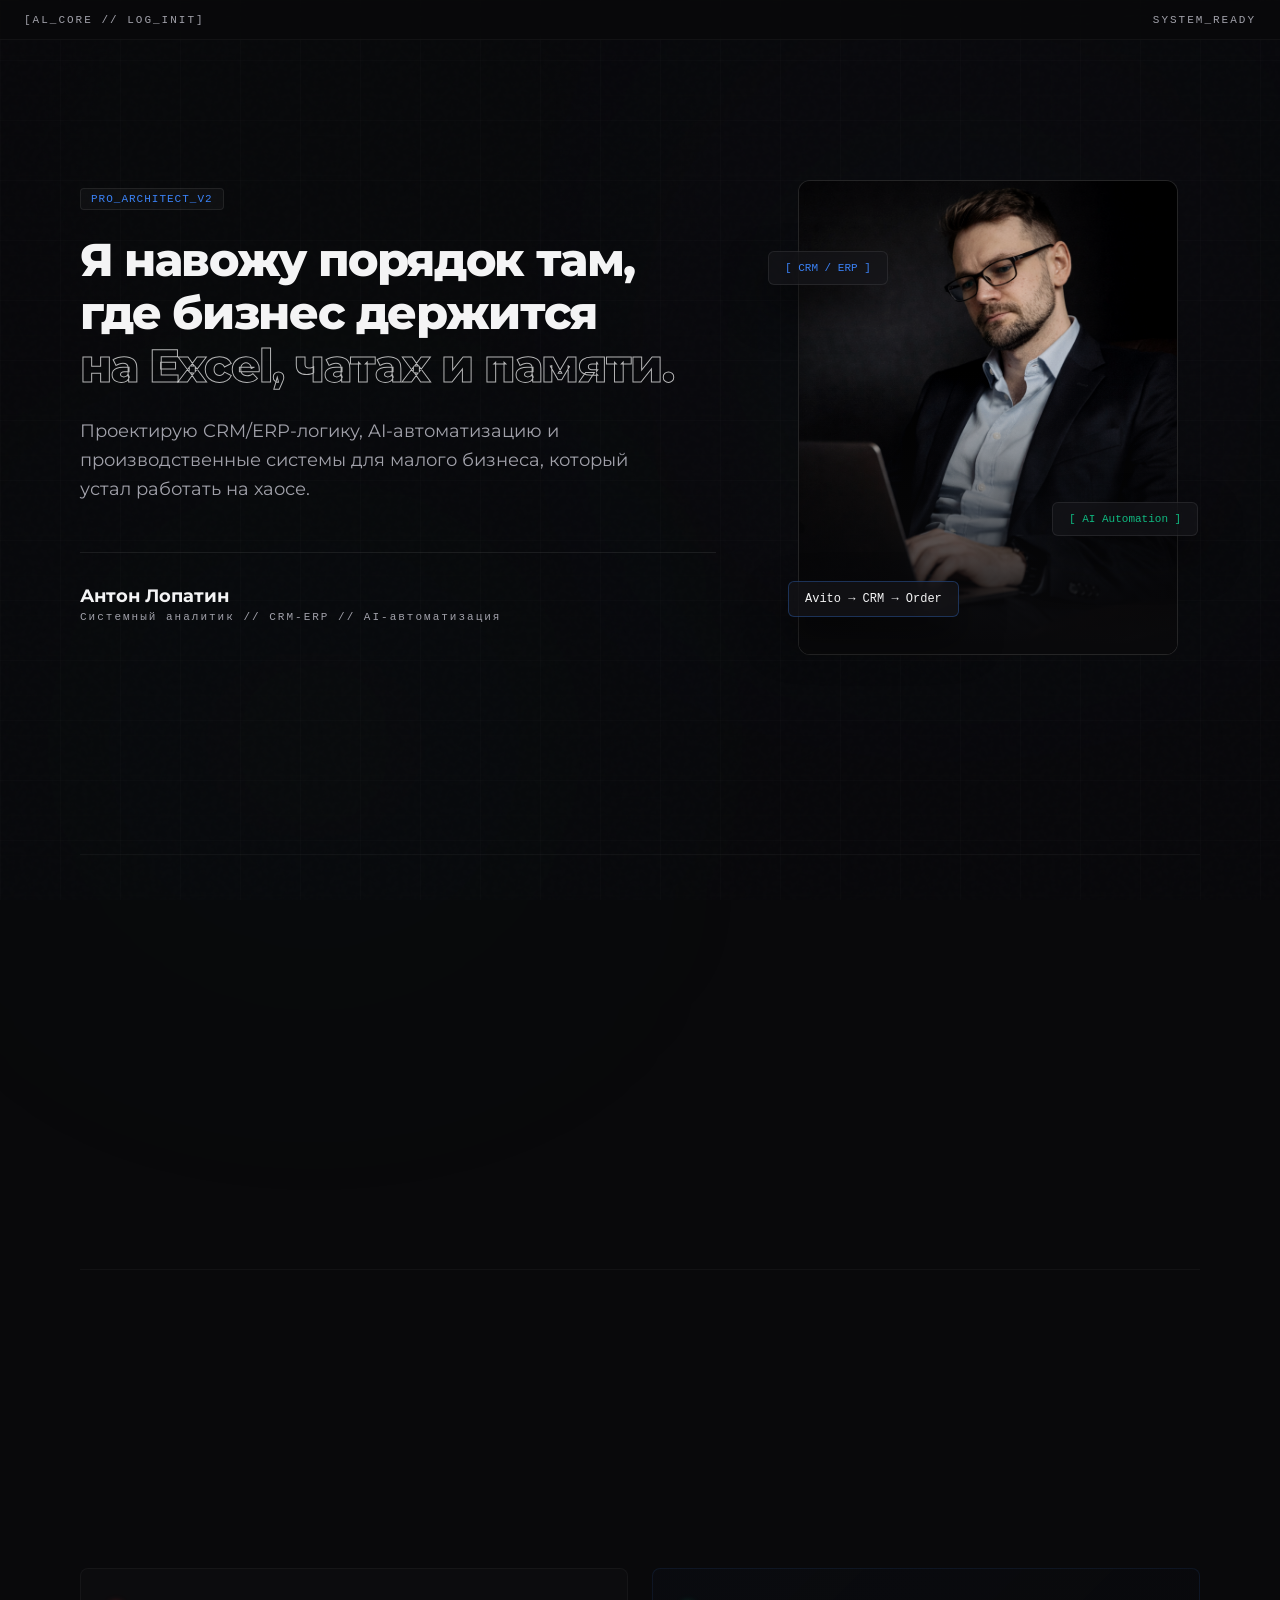
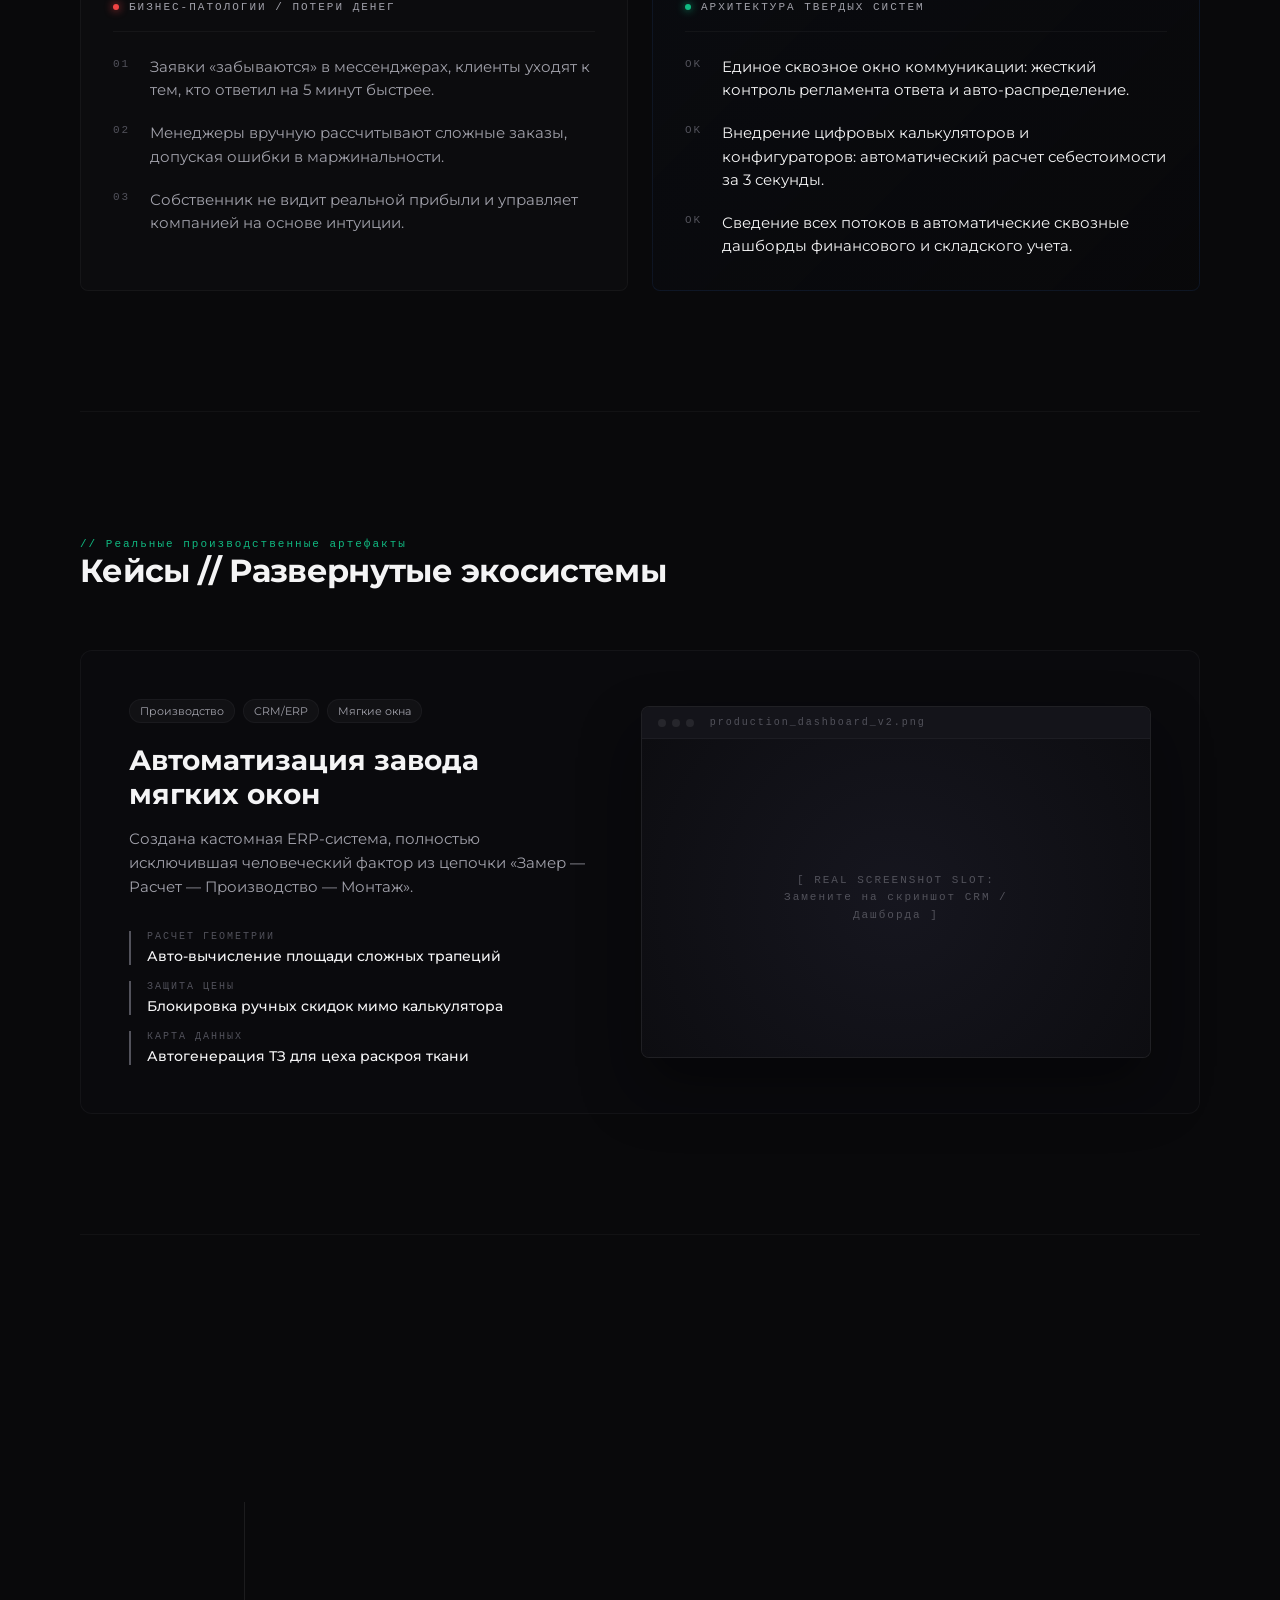
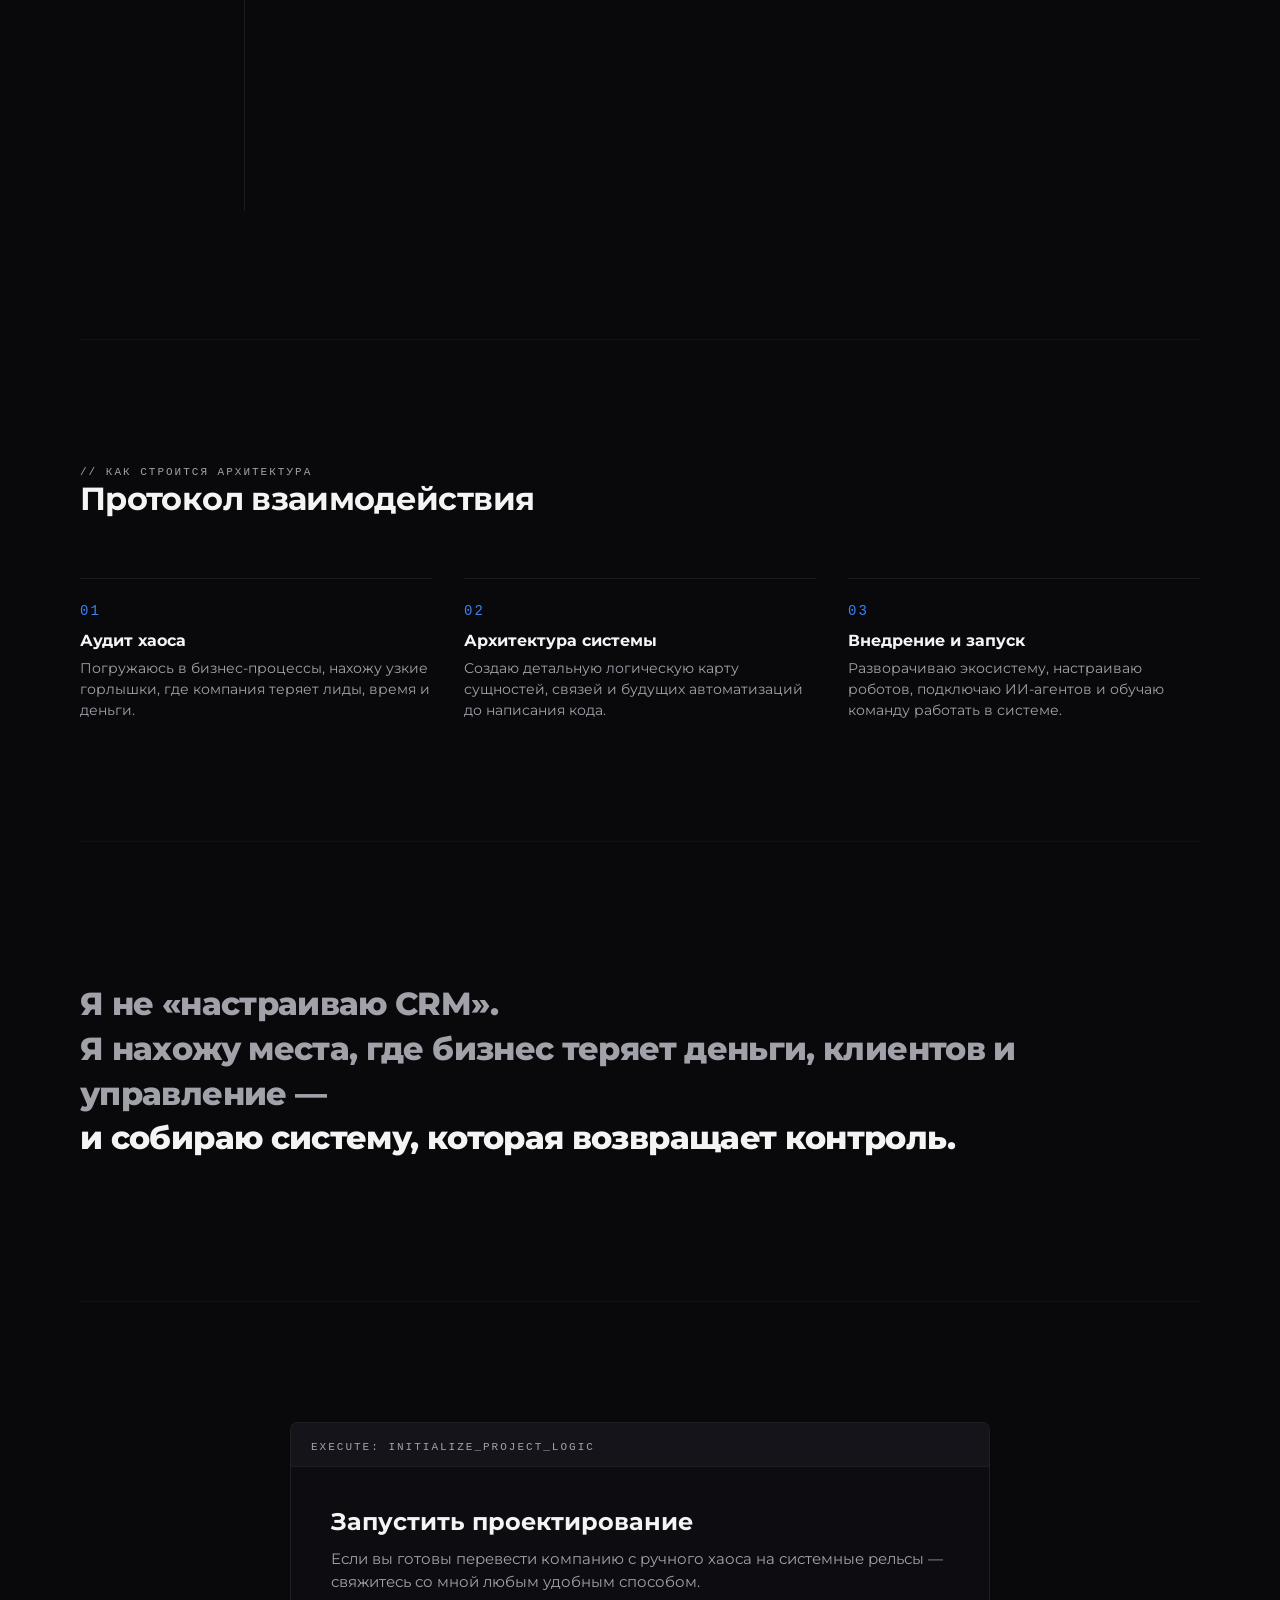
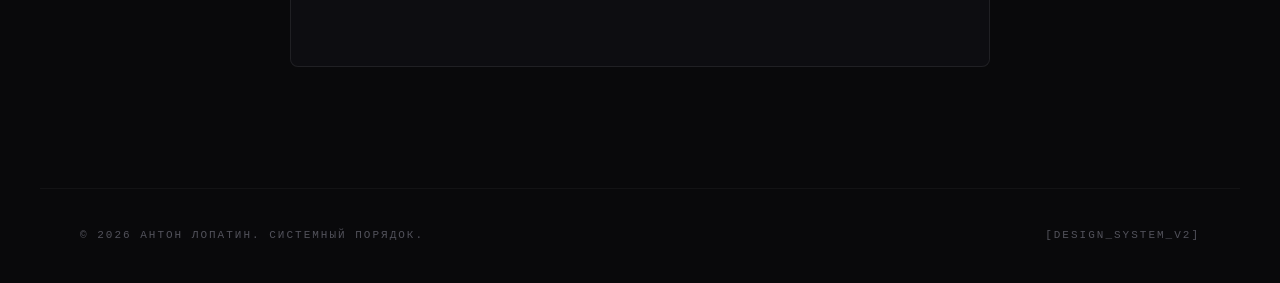
==== commit 7fddff00: "интересно" ====
--- a/index.html
+++ b/index.html
@@ -1,273 +1,271 @@
 <!DOCTYPE html>
 <html lang="ru">
-
 <head>
     <meta charset="UTF-8">
     <meta name="viewport" content="width=device-width, initial-scale=1.0">
-    <title>Антон Лопатин // Автоматизация и наведение порядка в бизнесе</title>
-
+    <title>Антон Лопатин // Архитектура бизнес-систем и автоматизация</title>
     <link rel="preconnect" href="https://fonts.googleapis.com">
     <link rel="preconnect" href="https://fonts.gstatic.com" crossorigin>
     <link href="https://fonts.googleapis.com/css2?family=Montserrat:ital,wght@0,100..900;1,100..900&display=swap" rel="stylesheet">
-
     <link rel="stylesheet" href="style.css">
     <script src="config.js" defer></script>
+    <script src="matrix-bg.js" defer></script>
     <script src="animation.js" defer></script>
-    <script src="matrix-bg.js" defer></script>
 </head>
-
 <body>
 
-    <canvas id="cyber-background"></canvas>
+    <div class="system-backdrop">
+        <canvas id="cyber-background"></canvas>
+        <div class="noise-overlay"></div>
+        <div class="system-grid-layer"></div>
+        <div class="parallax-glow-orb orb-primary" data-velocity="0.15"></div>
+        <div class="parallax-glow-orb orb-secondary" data-velocity="0.08"></div>
+    </div>
 
     <div class="sys-header">
-        <div id="sys-code">ЯДРО_СИСТЕМЫ...</div>
-        <div id="sys-status">СТАТУС...</div>
+        <div id="sys-code" class="caption-mono">[AL_CORE // LOG_INIT]</div>
+        <div id="sys-status" class="caption-mono">SYSTEM_READY</div>
     </div>
 
-    <div class="content-viewport">
-
-        <header class="section-block hero-profile">
-            <div class="profile-meta-container">
-                <div class="profile-photo-wrap">
-                    <img src="avatar.jpg.png" alt="Антон Лопатин" class="profile-avatar">
-                </div>
-
-                <div class="profile-info-wrap">
-                    <h1>Антон Лопатин</h1>
-                    <div class="subtitle">Создаю понятные CRM/ERP системы и настраиваю рабочие процессы для производственного бизнеса</div>
-                </div>
-            </div>
-
-            <div class="about-block">
-                <p class="about-text">
-                    Навожу порядок в заявках, CRM, рекламе, расчётах и операционке малого бизнеса. Разбираю хаотичные процессы, нахожу потери денег и превращаю ручную работу в понятную систему: от первого лида до производства, монтажа, оплаты и повторной продажи.
+    <main class="content-viewport">
+
+        <section class="hero-scene">
+            <div class="hero-content">
+                <div class="badge-tech reveal-element">PRO_ARCHITECT_V2</div>
+                <h1 class="hero-title reveal-element">
+                    Я навожу порядок там, <br>
+                    где бизнес держится <br>
+                    <span>на Excel, чатах и памяти.</span>
+                </h1>
+                <p class="hero-subtitle reveal-element">
+                    Проектирую CRM/ERP-логику, AI-автоматизацию и производственные системы для малого бизнеса, который устал работать на хаосе.
                 </p>
-            </div>
-
-            <div class="engineering-metrics">
-                <div class="metric-item">
-                    <span class="metric-num">114+</span>
-                    <span class="metric-label">оцифрованных рабочих задач</span>
-                </div>
-                <div class="metric-item">
-                    <span class="metric-num">6480+</span>
-                    <span class="metric-label">строк инструкций и регламентов</span>
-                </div>
-                <div class="metric-item">
-                    <span class="metric-num">17</span>
-                    <span class="metric-label">защитных правил для БД</span>
-                </div>
-                <div class="metric-item">
-                    <span class="metric-num">24</span>
-                    <span class="metric-label">сценария защиты от сбоев</span>
-                </div>
-            </div>
-
-            <div class="tech-stack-line">
-                <span class="stack-title">ИНСТРУМЕНТЫ РАЗРАБОТКИ:</span>
-                <span class="stack-core">Базы данных PostgreSQL / Веб-платформы Next.js и React / Интеграция нейросетей</span>
-            </div>
-        </header>
-
-        <div class="hero-cinematic-slide">
-            <div class="slide-label">// СИСТЕМНЫЙ МАНИФЕСТ</div>
-            <h2 class="slide-main-text">
-                Я навожу жесткий порядок там, <br>
-                <span>где бизнес держится на Excel,</span> <br>
-                чатах и памяти сотрудников.
-            </h2>
-        </div>
-
-        <section class="section-block">
-            <h2 class="section-title">Разбор дефектов бизнеса // Решения</h2>
-            
-            <div class="audit-container">
-                <div class="audit-failures">
-                    <div class="audit-sub-title">[журнал_системных_ошибок_бизнеса]</div>
-                    <ul class="bullet-list useful-list">
-                        <li class="bullet-item">Заявки теряются в чатах и разрозненных таблицах</li>
-                        <li class="bullet-item">CRM внедрена «для галочки», менеджерам неудобно работать</li>
-                        <li class="bullet-item">Сотрудники действуют хаотично, регламенты не соблюдаются</li>
-                        <li class="bullet-item">Расчёты спецификаций и геометрии делаются вручную с ошибками</li>
-                        <li class="bullet-item">Путь трафика от рекламы до кассы не контролируется</li>
-                        <li class="bullet-item">Управленцы не видят чистые цифры и маржинальность в реальном времени</li>
-                    </ul>
-                </div>
-
-                <div class="skills-matrix">
-                    <div class="matrix-card dominant">
-                        <div class="matrix-tag">ГЛАВНЫЙ ФОКУС</div>
-                        <h3 class="matrix-card-title">Проектирование систем & Настройка процессов</h3>
-                        <p class="matrix-card-desc">Создание логики CRM и ERP под реальные шаги вашей компании. Полное исключение человеческого фактора на цепочке «Заявка — Производство — Расчет прибыли».</p>
-                    </div>
-
-                    <div class="matrix-card">
-                        <div class="matrix-tag">НЕЙРОСЕТИ В ДЕЛЕ</div>
-                        <h3 class="matrix-card-title">Интеграция искусственного интеллекта</h3>
-                        <p class="matrix-card-desc">Внедрение умных ИИ-помощников в продажи и аналитику. Автоматический разбор переписок и создание документов.</p>
-                    </div>
-
-                    <div class="matrix-card">
-                        <div class="matrix-tag">БЕЗОПАСНОСТЬ ДАННЫХ</div>
-                        <h3 class="matrix-card-title">Контроль утечек прибыли & Аудит</h3>
-                        <p class="matrix-card-desc">Поиск мест, где компания теряет деньги: ошибки в ручных расчетах, забытые клиенты в мессенджерах.</p>
-                    </div>
-                </div>
-            </div>
-        </section>
-
-        <section class="section-block">
-            <h2 class="section-title">Готовые решения // Примеры выполненных работ</h2>
-
-            <div class="case-card">
-                <span class="case-tag">Собственная разработка // Работающий продукт</span>
-                <div class="case-title">Complex CRM/ERP для производства мягких окон</div>
-                <div class="case-desc">Полная оцифровка бизнеса по производству тентовых конструкций с нуля. Разработана защита от изменения цен задним числом, точный калькулятор геометрии полотна с погрешностью до миллиметра и панель управления монтажными бригадами.</div>
-
-                <div class="case-architecture-spec">
-                    <div class="spec-line"><span class="spec-key">[расчетный_модуль]</span> калькулятор_геометрии_v1.0.4 // точность: 0.8мм</div>
-                    <div class="spec-line"><span class="spec-key">[защита_данных]</span> заморозка_цены_при_согласовании = активна</div>
-                    <div class="spec-line"><span class="spec-key">[карта_данных]</span> статус_заказа -> очередь_производства -> контроль_отгрузки</div>
-                </div>
-            </div>
-
-            <div class="case-card">
-                <span class="case-tag">Управление процессами</span>
-                <div class="case-title">Внедрение нейросетей в рабочую рутину и документы</div>
-                <div class="case-desc">Настройка рабочих процессов с использованием передовых моделей искусственного интеллекта: автоматическая проверка кода, составление ТЗ, подготовка презентаций и аналитических отчетов.</div>
-            </div>
-
-            <div class="case-card">
-                <span class="case-tag">Проектирование систем</span>
-                <div class="case-title">Создание технических заданий и регламентов</div>
-                <div class="case-desc">Разработка детальных ТЗ, дорожных карт, журналов ошибок и правил контроля для команд разработки. Гарантия того, что сложная система будет построена корректно.</div>
-            </div>
-
-            <div class="case-card">
-                <span class="case-tag">Оптимизация работы</span>
-                <div class="case-title">Автоматизация внутренних процессов компании</div>
-                <div class="case-desc">Перенос хаотичных записей из блокнотов и общих чатов в единую контролируемую цифровую среду. Устранение путаницы между отделами продаж и производства.</div>
-            </div>
-
-            <div class="case-card">
-                <span class="case-tag">Привлечение клиентов</span>
-                <div class="case-title">Аналитика Авито и пути клиента до покупки</div>
-                <div class="case-desc">Аудит и настройка воронки входящих заявок. Связывание потока клиентов с быстрой обработкой менеджерами внутри CRM.</div>
-            </div>
-        </section>
-
-        <section class="section-block platform-roadmap">
-            <h2 class="section-title">Развитие платформы // Что строится сейчас</h2>
-            <p class="roadmap-intro-text">
-                Мои решения базируются на собственной развивающейся архитектуре автоматизации. Ниже представлены функциональные модули, пройдя стадию проектирования, они внедряются в рабочие экосистемы.
-            </p>
-
-            <div class="pipeline-container">
-                <div class="pipeline-item processing">
-                    <div class="pipeline-meta">
-                        <span class="pipeline-status-badge">в активной разработке</span>
-                        <span class="pipeline-id">Компонент: 01</span>
-                    </div>
-                    <div class="pipeline-name">Умный расчет раскроя материалов</div>
-                    <div class="pipeline-desc">Алгоритм автоматического расчета, сводящий к минимуму остатки и отходы листовых или рулонных материалов на производстве.</div>
-                </div>
-
-                <div class="pipeline-item processing">
-                    <div class="pipeline-meta">
-                        <span class="pipeline-status-badge">в активной разработке</span>
-                        <span class="pipeline-id">Компонент: 02</span>
-                    </div>
-                    <div class="pipeline-name">ИИ-помощник для отдела продаж</div>
-                    <div class="pipeline-desc">Нейросеть, встроенная в рабочие чаты для автоматического анализа переписок, оценки клиентов и мгновенного составления КП.</div>
-                </div>
-
-                <div class="pipeline-item pending">
-                    <div class="pipeline-meta">
-                        <span class="pipeline-status-badge">этап проектирования</span>
-                        <span class="pipeline-id">Компонент: 03</span>
-                    </div>
-                    <div class="pipeline-name">Конвейер производственного контроля</div>
-                    <div class="pipeline-desc">Система жесткого контроля каждого этапа: от замера и закупки сырья до финального монтажа изделия у клиента.</div>
-                </div>
-
-                <div class="pipeline-item pending">
-                    <div class="pipeline-meta">
-                        <span class="pipeline-status-badge">этап проектирования</span>
-                        <span class="pipeline-id">Компонент: 04</span>
-                    </div>
-                    <div class="pipeline-name">Бизнес-аналитика и карта процессов</div>
-                    <div class="pipeline-desc">Панель с наглядными графиками и отчетами, которая исключает подделку цифр сотрудниками.</div>
-                </div>
-            </div>
-        </section>
-
-        <section class="section-block">
-            <h2 class="section-title">Проверенные инструменты в арсенале</h2>
-            <div class="tools-grid">
-                <span class="tool-badge">CRM / ERP системы</span>
-                <span class="tool-badge">Битрикс24</span>
-                <span class="tool-badge">Авито</span>
-                <span class="tool-badge">Telegram для бизнеса</span>
-                <span class="tool-badge">Искусственный интеллект</span>
-                <span class="tool-badge">ChatGPT</span>
-                <span class="tool-badge">Claude</span>
-                <span class="tool-badge">Gemini</span>
-                <span class="tool-badge">Tilda</span>
-                <span class="tool-badge">Figma</span>
-                <span class="tool-badge">Notion</span>
-                <span class="tool-badge">Excel / Таблицы</span>
-                <span class="tool-badge">Понимание баз данных</span>
-                <span class="tool-badge">Разработка логики интерфейсов</span>
-                <span class="tool-badge">Аналитика бизнес-процессов</span>
-            </div>
-        </section>
-
-        <section class="section-block">
-            <h2 class="section-title">Порядок работы // Этапы интеграции</h2>
-            <div class="workflow-grid">
-                <div class="workflow-step">
-                    <div class="step-num">01</div>
-                    <div class="step-title">Аудит хаоса и данных</div>
-                    <div class="step-desc">Разбираем текущие процессы, находим скрытые потери денег, «узкие места» в CRM, рекламе и рутинных действиях сотрудников.</div>
-                </div>
-                <div class="workflow-step">
-                    <div class="step-num">02</div>
-                    <div class="step-title">Проектирование системы</div>
-                    <div class="step-desc">Составляем жесткую карту будущих процессов, пишем детальные понятные ТЗ для программистов, закладываем логику базы данных.</div>
-                </div>
-                <div class="workflow-step">
-                    <div class="step-num">03</div>
-                    <div class="step-title">Автоматизация процессов</div>
-                    <div class="step-desc">Связываем все шаги в общую экосистему: от первого обращения клиента до отгрузки и фиксации прибыли.</div>
-                </div>
-            </div>
-
-            <div class="roles-block">
-                <div class="roles-title">Варианты сотрудничества:</div>
-                <div class="roles-list">
-                    <div class="role-badge-item">Системный аналитик</div>
-                    <div class="role-badge-item">Архитектор бизнес-процессов</div>
-                    <div class="role-badge-item">Партнер по автоматизации</div>
-                    <div class="role-badge-item">Консультант</div>
-                </div>
-            </div>
-        </section>
-
-        <div class="manifesto-block">
-            Я не просто «настраиваю CRM». Я разбираю, где именно бизнес теряет деньги, заявки и контроль — и создаю прозрачную систему, в которой каждый процесс становится видимым.
-        </div>
-
-        <section class="section-block">
-            <h2 class="section-title">Контакты // Запуск проектирования</h2>
-            <div id="dynamic-contacts"></div>
-        </section>
-
-        <footer class="sys-footer">
-            © 2026 АНТОН ЛОПАТИН. ПОРЯДОК ИЗ ХАОСА.
-        </footer>
-
-    </div>
+                
+                <div class="hero-meta reveal-element">
+                    <div class="founder-identity">
+                        <div class="founder-name">Антон Лопатин</div>
+                        <div class="founder-role caption-mono">Системный аналитик // CRM-ERP // AI-автоматизация</div>
+                    </div>
+                    <div id="hero-live-contacts" class="hero-cta-group">
+                        </div>
+                </div>
+            </div>
+
+            <div class="hero-portrait-wrapper reveal-element">
+                <div class="portrait-container">
+                    <img src="avatar.jpg.png" alt="Антон Лопатин" class="founder-portrait-img">
+                    <div class="portrait-glass-mask"></div>
+                    <div class="portrait-gradient-overlay"></div>
+                </div>
+                <div class="floating-ui-shard shard-1" data-velocity="0.25">[ CRM / ERP ]</div>
+                <div class="floating-ui-shard shard-2" data-velocity="0.12">[ AI Automation ]</div>
+                <div class="floating-ui-shard shard-3" data-velocity="0.30">Avito → CRM → Order</div>
+            </div>
+        </section>
+
+        <section class="cinematic-statement-scene">
+            <div class="statement-container reveal-element">
+                <span class="caption-mono uppercase text-muted">// Внутренний манифест</span>
+                <p class="statement-text">
+                    Я не искал красивую CRM. <br>
+                    Я пытался выжить внутри <span>хаоса потерь.</span>
+                </p>
+            </div>
+        </section>
+
+        <section class="diagnostic-scene">
+            <div class="scene-header reveal-element">
+                <h2 class="scene-title">Диагностика хаоса & Проектирование решений</h2>
+                <p class="scene-desc">Разделяем симптомы деградации процессов и архитектурные изменения.</p>
+            </div>
+
+            <div class="diagnostic-console">
+                <div class="console-panel panel-dark reveal-element">
+                    <div class="panel-header">
+                        <span class="status-dot dot-red"></span>
+                        <span class="caption-mono uppercase">Бизнес-патологии / Потери денег</span>
+                    </div>
+                    <div class="panel-body">
+                        <div class="diagnostic-row">
+                            <span class="row-num caption-mono">01</span>
+                            <p>Заявки «забываются» в мессенджерах, клиенты уходят к тем, кто ответил на 5 минут быстрее.</p>
+                        </div>
+                        <div class="diagnostic-row">
+                            <span class="row-num caption-mono">02</span>
+                            <p>Менеджеры вручную рассчитывают сложные заказы, допуская ошибки в маржинальности.</p>
+                        </div>
+                        <div class="diagnostic-row">
+                            <span class="row-num caption-mono">03</span>
+                            <p>Собственник не видит реальной прибыли и управляет компанией на основе интуиции.</p>
+                        </div>
+                    </div>
+                </div>
+
+                <div class="console-panel panel-premium reveal-element">
+                    <div class="panel-header">
+                        <span class="status-dot dot-green"></span>
+                        <span class="caption-mono uppercase">Архитектура твердых систем</span>
+                    </div>
+                    <div class="panel-body">
+                        <div class="diagnostic-row">
+                            <span class="row-num caption-mono">OK</span>
+                            <p>Единое сквозное окно коммуникации: жесткий контроль регламента ответа и авто-распределение.</p>
+                        </div>
+                        <div class="diagnostic-row">
+                            <span class="row-num caption-mono">OK</span>
+                            <p>Внедрение цифровых калькуляторов и конфигураторов: автоматический расчет себестоимости за 3 секунды.</p>
+                        </div>
+                        <div class="diagnostic-row">
+                            <span class="row-num caption-mono">OK</span>
+                            <p>Сведение всех потоков в автоматические сквозные дашборды финансового и складского учета.</p>
+                        </div>
+                    </div>
+                </div>
+            </div>
+        </section>
+
+        <section class="artifact-scene">
+            <div class="scene-header reveal-element">
+                <span class="caption-mono text-emerald">// Реальные производственные артефакты</span>
+                <h2 class="scene-title">Кейсы // Развернутые экосистемы</h2>
+            </div>
+
+            <div class="case-monolith reveal-element">
+                <div class="case-info">
+                    <div class="case-meta-tags">
+                        <span class="tag-chip">Производство</span>
+                        <span class="tag-chip">CRM/ERP</span>
+                        <span class="tag-chip">Мягкие окна</span>
+                    </div>
+                    <h3>Автоматизация завода мягких окон</h3>
+                    <p class="case-description">
+                        Создана кастомная ERP-система, полностью исключившая человеческий фактор из цепочки «Замер — Расчет — Производство — Монтаж».
+                    </p>
+                    
+                    <div class="proof-chips-grid">
+                        <div class="proof-chip">
+                            <span class="chip-label caption-mono">РАСЧЕТ ГЕОМЕТРИИ</span>
+                            <span class="chip-value">Авто-вычисление площади сложных трапеций</span>
+                        </div>
+                        <div class="proof-chip">
+                            <span class="chip-label caption-mono">ЗАЩИТА ЦЕНЫ</span>
+                            <span class="chip-value">Блокировка ручных скидок мимо калькулятора</span>
+                        </div>
+                        <div class="proof-chip">
+                            <span class="chip-label caption-mono">КАРТА ДАННЫХ</span>
+                            <span class="chip-value">Автогенерация ТЗ для цеха раскроя ткани</span>
+                        </div>
+                    </div>
+                </div>
+
+                <div class="case-visual-slot">
+                    <div class="screenshot-frame">
+                        <div class="frame-bar">
+                            <span class="circle-btn"></span><span class="circle-btn"></span><span class="circle-btn"></span>
+                            <span class="frame-title caption-mono">production_dashboard_v2.png</span>
+                        </div>
+                        <div class="screenshot-placeholder">
+                            <span class="placeholder-label caption-mono">[ REAL SCREENSHOT SLOT: Замените на скриншот CRM / Дашборда ]</span>
+                        </div>
+                    </div>
+                </div>
+            </div>
+        </section>
+
+        <section class="roadmap-scene">
+            <div class="scene-header reveal-element">
+                <h2 class="scene-title">Инженерный стек & Этапы эволюции</h2>
+                <p class="scene-desc">Статусы развертывания технологических модулей в проектах.</p>
+            </div>
+
+            <div class="timeline-container">
+                <div class="timeline-line"></div>
+                
+                <div class="timeline-item reveal-element">
+                    <div class="timeline-dot status-active"></div>
+                    <div class="timeline-meta">
+                        <span class="status-badge active-badge caption-mono">ACTIVE BUILD</span>
+                        <h4>Интеграция Ядерных CRM & Складских ERP</h4>
+                    </div>
+                    <div class="timeline-desc">Аудит хаоса, разбор рутины, проектирование баз данных и логики прав доступа. Внедрение AmoCRM, Bitrix24, МойСклад.</div>
+                </div>
+
+                <div class="timeline-item reveal-element">
+                    <div class="timeline-dot status-research"></div>
+                    <div class="timeline-meta">
+                        <span class="status-badge research-badge caption-mono">RESEARCH</span>
+                        <h4>ИИ-Агенты & Автоматизация Смыслов</h4>
+                    </div>
+                    <div class="timeline-desc">Подключение LLM (GPT-4/Claude) для разбора сложных ТЗ, классификации лидов, автоматической генерации ответов и саммаризации созвонов.</div>
+                </div>
+
+                <div class="timeline-item reveal-element">
+                    <div class="timeline-dot status-next"></div>
+                    <div class="timeline-meta">
+                        <span class="status-badge next-badge caption-mono">NEXT PHASE</span>
+                        <h4>Сквозная BI-Аналитика & Предиктивный Учет</h4>
+                    </div>
+                    <div class="timeline-desc">Сборка кастомных дашбордов (Data Studio / Grafana / SQL) для отслеживания LTV, CAC, чистой маржинальности и загрузки производства в реальном времени.</div>
+                </div>
+            </div>
+        </section>
+
+        <section class="workflow-scene">
+            <div class="scene-header reveal-element">
+                <span class="caption-mono uppercase">// Как строится архитектура</span>
+                <h2 class="scene-title">Протокол взаимодействия</h2>
+            </div>
+
+            <div class="process-rail">
+                <div class="rail-step reveal-element">
+                    <div class="step-num caption-mono">01</div>
+                    <h5>Аудит хаоса</h5>
+                    <p>Погружаюсь в бизнес-процессы, нахожу узкие горлышки, где компания теряет лиды, время и деньги.</p>
+                </div>
+                <div class="rail-step reveal-element">
+                    <div class="step-num caption-mono">02</div>
+                    <h5>Архитектура системы</h5>
+                    <p>Создаю детальную логическую карту сущностей, связей и будущих автоматизаций до написания кода.</p>
+                </div>
+                <div class="rail-step reveal-element">
+                    <div class="step-num caption-mono">03</div>
+                    <h5>Внедрение и запуск</h5>
+                    <p>Разворачиваю экосистему, настраиваю роботов, подключаю ИИ-агентов и обучаю команду работать в системе.</p>
+                </div>
+            </div>
+        </section>
+
+        <section class="final-manifesto-scene">
+            <div class="manifesto-wrapper reveal-element">
+                <p class="manifesto-huge-text">
+                    Я не «настраиваю CRM». <br>
+                    Я нахожу места, где бизнес теряет деньги, клиентов и управление — <br>
+                    <span>и собираю систему, которая возвращает контроль.</span>
+                </p>
+            </div>
+        </section>
+
+        <section class="contact-scene">
+            <div class="contact-terminal-box reveal-element">
+                <div class="terminal-header">
+                    <span class="caption-mono">EXECUTE: INITIALIZE_PROJECT_LOGIC</span>
+                </div>
+                <div class="terminal-body">
+                    <h3>Запустить проектирование</h3>
+                    <p>Если вы готовы перевести компанию с ручного хаоса на системные рельсы — свяжитесь со мной любым удобным способом.</p>
+                    
+                    <div id="dynamic-contacts" class="contacts-grid">
+                        </div>
+                </div>
+            </div>
+        </section>
+
+    </main>
+
+    <footer class="sys-footer caption-mono">
+        <div>© 2026 АНТОН ЛОПАТИН. СИСТЕМНЫЙ ПОРЯДОК.</div>
+        <div>[DESIGN_SYSTEM_V2]</div>
+    </footer>
 
 </body>
 </html>
--- a/style.css
+++ b/style.css
@@ -1,22 +1,28 @@
-/* DESIGN SYSTEM & PREMIUM TOKENS */
+/* DESIGN TOKENS & OPERATING SYSTEM CORE */
 :root {
-    --bg-main: #050507;
-    /* Глубокий благородный темный тон (стиль Linear) */
-    --bg-card: rgba(10, 10, 12, 0.75);
-    /* Полупрозрачные системные панели */
-    --border-glow: rgba(255, 255, 255, 0.04);
-    --border-top-glow: rgba(255, 255, 255, 0.12);
-    --border-hover: rgba(16, 185, 129, 0.25);
-    --text-primary: #ffffff;
+    --bg-main: #09090b;
+    /* Глубокий премиальный графит (как в Linear) */
+    --bg-card: rgba(18, 18, 22, 0.4);
+    --bg-card-hover: rgba(24, 24, 30, 0.6);
+    --border-subtle: rgba(255, 255, 255, 0.04);
+    --border-visible: rgba(255, 255, 255, 0.08);
+    --border-accent: rgba(59, 130, 246, 0.3);
+
+    /* Текстовые цвета */
+    --text-primary: #f4f4f5;
     --text-secondary: #a1a1aa;
-    --text-muted: #4b4b52;
-    --accent-green: #00e68a;
-    /* Чистый изумрудный AI-оттенок */
+    --text-muted: #52525b;
+
+    /* Акценты */
     --accent-blue: #3b82f6;
-    --font-mono: 'Montserrat', ui-monospace, SFMono-Regular, sans-serif;
-}
-
-/* SYSTEM RESET */
+    --accent-emerald: #10b981;
+    --accent-glow: rgba(59, 130, 246, 0.15);
+
+    --font-sans: 'Montserrat', -apple-system, BlinkMacSystemFont, sans-serif;
+    --font-mono: ui-monospace, SFMono-Regular, Menlo, Monaco, Consolas, monospace;
+}
+
+/* RESET & CORE INTERFACE SETUP */
 *,
 *::before,
 *::after {
@@ -28,20 +34,18 @@
 html {
     scroll-behavior: smooth;
     background-color: var(--bg-main);
+    color: var(--text-primary);
+    font-family: var(--font-sans);
+    -webkit-font-smoothing: antialiased;
 }
 
 body {
+    overflow-x: hidden;
     background-color: var(--bg-main);
-    color: var(--text-primary);
-    font-family: 'Montserrat', -apple-system, BlinkMacSystemFont, sans-serif;
-    min-height: 100vh;
-    line-height: 1.6;
-    overflow-x: hidden;
-    overflow-y: auto;
-}
-
-/* ХОЛСТ И ПРЕМИУМ-ТЕКСТУРА ФОНА */
-#cyber-background {
+}
+
+/* СИСТЕМНЫЙ СЛОИСТЫЙ ЗАДНИЙ ПЛАН */
+.system-backdrop {
     position: fixed;
     top: 0;
     left: 0;
@@ -49,558 +53,754 @@
     height: 100vh;
     z-index: 1;
     pointer-events: none;
-    background-color: var(--bg-main);
-}
-
-/* КОНТЕНТНЫЙ ВЬЮПОРТ (ИДЕАЛЬНЫЙ ВОЗДУХ И ЦЕНТРИРОВАНИЕ) */
-.content-viewport {
-    position: relative;
+}
+
+#cyber-background {
+    position: absolute;
     width: 100%;
-    max-width: 820px;
-    /* Сужено для идеального фокуса, как в премиум-продуктах */
-    margin: 0 auto;
-    padding: 160px 24px 80px 24px;
-    z-index: 10;
-}
-
-/* ФИКСИРОВАННЫЙ ВЕРХНИЙ ИНТЕРФЕЙС */
+    height: 100%;
+    opacity: 0.15;
+}
+
+.noise-overlay {
+    position: absolute;
+    width: 100%;
+    height: 100%;
+    background-image: url("data:image/svg+xml,%3Csvg viewBox='0 0 200 200' xmlns='http://www.w3.org/2000/svg'%3E%3Cfilter id='noiseFilter'%3E%3CfeTurbulence type='fractalNoise' baseFrequency='0.8' numOctaves='3' stitchTiles='stitch'/%3E%3C/filter%3E%3Crect width='100%25' height='100%25' filter='url(%23noiseFilter)'/%3E%3C/svg%3E");
+    opacity: 0.015;
+}
+
+.system-grid-layer {
+    position: absolute;
+    width: 100%;
+    height: 100%;
+    background-size: 60px 60px;
+    background-image:
+        linear-gradient(to right, rgba(255, 255, 255, 0.01) 1px, transparent 1px),
+        linear-gradient(to bottom, rgba(255, 255, 255, 0.01) 1px, transparent 1px);
+}
+
+/* ПАРАЛЛАКС-СФЕРЫ НА ФОНЕ */
+.parallax-glow-orb {
+    position: absolute;
+    border-radius: 50%;
+    filter: blur(140px);
+    opacity: 0.4;
+    mix-blend-mode: screen;
+    will-change: transform;
+}
+
+.orb-primary {
+    top: 15%;
+    right: 10%;
+    width: 400px;
+    height: 400px;
+    background: radial-gradient(circle, rgba(59, 130, 246, 0.2) 0%, transparent 70%);
+}
+
+.orb-secondary {
+    top: 55%;
+    left: 5%;
+    width: 500px;
+    height: 500px;
+    background: radial-gradient(circle, rgba(16, 185, 129, 0.12) 0%, transparent 70%);
+}
+
+/* СИСТЕМНЫЙ HEADER-STATUS BAR */
 .sys-header {
     position: fixed;
     top: 0;
-    left: 50%;
-    transform: translateX(-50%);
+    left: 0;
     width: 100%;
-    max-width: 820px;
-    padding: 28px 24px;
+    height: 40px;
+    background: rgba(9, 9, 11, 0.7);
+    backdrop-filter: blur(12px);
+    border-bottom: 1px solid var(--border-subtle);
+    z-index: 100;
     display: flex;
     justify-content: space-between;
     align-items: center;
-    z-index: 100;
-    font-size: 10px;
+    padding: 0 24px;
+}
+
+/* РЕГЛАМЕНТ ТИПОГРАФИКИ И УТИЛИТЫ */
+.caption-mono {
     font-family: var(--font-mono);
+    font-size: 11px;
+    letter-spacing: 2px;
+    color: var(--text-secondary);
+}
+
+.uppercase {
+    text-transform: uppercase;
+}
+
+.text-muted {
     color: var(--text-muted);
-    text-transform: uppercase;
-    letter-spacing: 2px;
-    background-color: rgba(5, 5, 7, 0.4);
-    backdrop-filter: blur(16px);
-    -webkit-backdrop-filter: blur(16px);
-    border-bottom: 1px solid rgba(255, 255, 255, 0.03);
-}
-
-/* СИСТЕМНЫЕ КАРТОЧКИ-ПАНЕЛИ */
-.section-block {
-    background: var(--bg-card);
-    border: 1px solid var(--border-glow);
-    border-top: 1px solid var(--border-top-glow);
-    border-radius: 20px;
-    /* Большие аккуратные углы */
-    padding: 44px;
-    margin-bottom: 32px;
-    box-shadow: 0 20px 50px rgba(0, 0, 0, 0.3);
-    backdrop-filter: blur(20px);
-    -webkit-backdrop-filter: blur(20px);
+}
+
+.text-emerald {
+    color: var(--accent-emerald);
+}
+
+/* КОНТЕНТНЫЙ ВЬЮПОРТ */
+.content-viewport {
     position: relative;
+    z-index: 10;
+    max-width: 1200px;
+    margin: 0 auto;
+    padding: 0 40px;
+}
+
+/* СЦЕНОВЫЕ ОТСТУПЫ СИСТЕМЫ (VISUAL RHYTHM) */
+section {
+    padding: 120px 0;
+    border-bottom: 1px solid var(--border-subtle);
+}
+
+section:last-of-type {
+    border-bottom: none;
+}
+
+.scene-header {
+    margin-bottom: 60px;
+    max-width: 700px;
+}
+
+.scene-title {
+    font-size: 32px;
+    font-weight: 700;
+    letter-spacing: -0.02em;
+    margin-bottom: 16px;
+}
+
+.scene-desc {
+    font-size: 16px;
+    color: var(--text-secondary);
+    line-height: 1.5;
+}
+
+/* REVEAL MOTION TOKENS (СТАТИЧЕСКИ БЕЗОПАСНЫЙ REVEAL) */
+.reveal-element {
+    opacity: 0;
+    transform: translateY(24px);
+    filter: blur(8px);
+    transition: opacity 0.8s cubic-bezier(0.16, 1, 0.3, 1),
+        transform 0.8s cubic-bezier(0.16, 1, 0.3, 1),
+        filter 0.8s cubic-bezier(0.16, 1, 0.3, 1);
+    will-change: transform, opacity, filter;
+}
+
+.reveal-visible {
+    opacity: 1;
+    transform: translateY(0);
+    filter: blur(0);
+}
+
+/* --- SECTION 1: HERO SCENE --- */
+.hero-scene {
+    display: grid;
+    grid-template-columns: 1.2fr 0.8fr;
+    gap: 60px;
+    align-items: center;
+    min-height: 95vh;
+    padding-top: 100px;
+}
+
+.badge-tech {
+    display: inline-block;
+    padding: 4px 10px;
+    background: rgba(255, 255, 255, 0.03);
+    border: 1px solid var(--border-visible);
+    border-radius: 4px;
+    font-family: var(--font-mono);
+    font-size: 11px;
+    color: var(--accent-blue);
+    letter-spacing: 1px;
+    margin-bottom: 24px;
+}
+
+.hero-title {
+    font-size: 46px;
+    line-height: 1.15;
+    font-weight: 800;
+    letter-spacing: -0.03em;
+    margin-bottom: 24px;
+    color: var(--text-primary);
+}
+
+.hero-title span {
+    color: transparent;
+    -webkit-text-stroke: 1px rgba(255, 255, 255, 0.7);
+}
+
+.hero-subtitle {
+    font-size: 18px;
+    line-height: 1.6;
+    color: var(--text-secondary);
+    max-width: 580px;
+    margin-bottom: 48px;
+}
+
+.hero-meta {
+    border-top: 1px solid var(--border-visible);
+    padding-top: 32px;
+    display: flex;
+    flex-direction: column;
+    gap: 24px;
+}
+
+.founder-name {
+    font-size: 18px;
+    font-weight: 700;
+    margin-bottom: 4px;
+}
+
+.hero-cta-group {
+    display: flex;
+    gap: 12px;
+    flex-wrap: wrap;
+}
+
+/* PREMIUM PORTRAIT MASK */
+.hero-portrait-wrapper {
+    position: relative;
+    justify-self: center;
+    width: 100%;
+    max-width: 380px;
+}
+
+.portrait-container {
+    position: relative;
+    border-radius: 12px;
     overflow: hidden;
-
-    /* Плавная физика ховера */
-    transition: transform 0.6s cubic-bezier(0.16, 1, 0.3, 1),
-        border-color 0.6s cubic-bezier(0.16, 1, 0.3, 1),
-        box-shadow 0.6s cubic-bezier(0.16, 1, 0.3, 1);
-}
-
-/* ИНТЕРАКТИВНЫЙ ОЖИВАЮЩИЙ ХОВЕР */
-.section-block:hover {
-    transform: translateY(-4px) scale(1.005);
-    border-color: var(--border-hover);
-    box-shadow: 0 30px 60px rgba(0, 0, 0, 0.4),
-        0 0 50px rgba(0, 230, 138, 0.02);
-}
-
-/* Деликатный индикатор активной панели слева */
-.section-block::before {
-    content: '';
-    position: absolute;
-    left: 0;
-    top: 30px;
-    bottom: 30px;
-    width: 2px;
-    background: var(--accent-green);
-    opacity: 0;
-    transition: opacity 0.5s cubic-bezier(0.16, 1, 0.3, 1);
-}
-
-.section-block:hover::before {
-    opacity: 0.8;
-}
-
-/* ПРОФИЛЬ */
-.profile-meta-container {
-    display: flex;
-    gap: 28px;
-    align-items: center;
-    margin-bottom: 28px;
-}
-
-.profile-photo-wrap {
-    flex: 0 0 100px;
-    width: 100px;
-    height: 100px;
-    border-radius: 50%;
-    border: 1px solid rgba(255, 255, 255, 0.1);
-    box-shadow: 0 10px 30px rgba(0, 0, 0, 0.5);
-    overflow: hidden;
-}
-
-.profile-avatar {
+    border: 1px solid var(--border-visible);
+    aspect-ratio: 4 / 5;
+    background: #121214;
+}
+
+.founder-portrait-img {
     width: 100%;
     height: 100%;
     object-fit: cover;
-}
-
-h1 {
+    filter: grayscale(20%) contrast(105%);
+}
+
+.portrait-glass-mask {
+    position: absolute;
+    inset: 0;
+    background: linear-gradient(180deg, transparent 40%, var(--bg-main) 98%);
+    pointer-events: none;
+}
+
+/* FLOATING UI SHARDS (PARALLAX ELEMS) */
+.floating-ui-shard {
+    position: absolute;
+    background: rgba(20, 20, 25, 0.7);
+    backdrop-filter: blur(8px);
+    border: 1px solid var(--border-visible);
+    padding: 10px 16px;
+    border-radius: 6px;
+    font-family: var(--font-mono);
+    font-size: 11px;
+    white-space: nowrap;
+    box-shadow: 0 20px 40px rgba(0, 0, 0, 0.5);
+    will-change: transform;
+}
+
+.shard-1 {
+    top: 15%;
+    left: -30px;
+    color: var(--accent-blue);
+}
+
+.shard-2 {
+    bottom: 25%;
+    right: -20px;
+    color: var(--accent-emerald);
+}
+
+.shard-3 {
+    bottom: 8%;
+    left: -10px;
+    font-size: 12px;
+    border-color: var(--border-accent);
+}
+
+/* --- SECTION 2: CINEMATIC STATEMENT --- */
+.cinematic-statement-scene {
+    text-align: center;
+    padding: 140px 0;
+}
+
+.statement-text {
+    font-size: 38px;
+    font-weight: 800;
+    line-height: 1.3;
+    letter-spacing: -0.02em;
+    margin-top: 16px;
+}
+
+.statement-text span {
+    background: linear-gradient(90deg, #fff, var(--text-muted));
+    -webkit-background-clip: text;
+    /* Для старых версий WebKit-браузеров */
+    background-clip: text;
+    /* Стандартное свойство (исправляет ошибку) */
+    -webkit-text-fill-color: transparent;
+}
+
+/* --- SECTION 3: DIAGNOSTIC CONSOLE --- */
+.diagnostic-console {
+    display: grid;
+    grid-template-columns: 1fr 1fr;
+    gap: 24px;
+}
+
+.console-panel {
+    background: var(--bg-card);
+    border: 1px solid var(--border-subtle);
+    border-radius: 8px;
+    padding: 32px;
+    transition: border-color 0.4s ease, background 0.4s ease;
+}
+
+.console-panel:hover {
+    border-color: var(--border-visible);
+    background: var(--bg-card-hover);
+}
+
+.panel-premium {
+    border-color: rgba(59, 130, 246, 0.1);
+    background: linear-gradient(135deg, rgba(59, 130, 246, 0.02) 0%, rgba(9, 9, 11, 0.4) 100%);
+}
+
+.panel-header {
+    display: flex;
+    align-items: center;
+    gap: 10px;
+    border-bottom: 1px solid var(--border-subtle);
+    padding-bottom: 18px;
+    margin-bottom: 24px;
+}
+
+.status-dot {
+    width: 6px;
+    height: 6px;
+    border-radius: 50%;
+}
+
+.dot-red {
+    background: #ef4444;
+    box-shadow: 0 0 8px #ef4444;
+}
+
+.dot-green {
+    background: var(--accent-emerald);
+    box-shadow: 0 0 8px var(--accent-emerald);
+}
+
+.diagnostic-row {
+    display: flex;
+    gap: 20px;
+    margin-bottom: 20px;
+    align-items: flex-start;
+}
+
+.diagnostic-row:last-child {
+    margin-bottom: 0;
+}
+
+.row-num {
+    padding-top: 2px;
+    color: var(--text-muted);
+}
+
+.diagnostic-row p {
+    font-size: 14.5px;
+    line-height: 1.6;
+    color: var(--text-secondary);
+}
+
+.panel-premium .diagnostic-row p {
+    color: var(--text-primary);
+}
+
+/* --- SECTION 4: ARTIFACT SHOWCASE (CASE MONOLITH) --- */
+.case-monolith {
+    display: grid;
+    grid-template-columns: 1fr 1.1fr;
+    gap: 48px;
+    background: rgba(15, 15, 20, 0.3);
+    border: 1px solid var(--border-subtle);
+    border-radius: 12px;
+    padding: 48px;
+    align-items: center;
+}
+
+.case-meta-tags {
+    display: flex;
+    gap: 8px;
+    margin-bottom: 20px;
+}
+
+.tag-chip {
+    font-size: 11px;
+    background: rgba(255, 255, 255, 0.03);
+    padding: 4px 10px;
+    border-radius: 100px;
+    border: 1px solid var(--border-subtle);
+    color: var(--text-secondary);
+}
+
+.case-info h3 {
+    font-size: 28px;
+    font-weight: 700;
+    margin-bottom: 16px;
+}
+
+.case-description {
+    font-size: 15px;
+    line-height: 1.6;
+    color: var(--text-secondary);
+    margin-bottom: 32px;
+}
+
+.proof-chips-grid {
+    display: flex;
+    flex-direction: column;
+    gap: 16px;
+}
+
+.proof-chip {
+    border-left: 2px solid var(--text-muted);
+    padding-left: 16px;
+}
+
+.chip-label {
+    display: block;
+    font-size: 10px;
+    color: var(--text-muted);
+    margin-bottom: 4px;
+}
+
+.chip-value {
+    font-size: 14px;
+    font-weight: 500;
+}
+
+/* REAL SCREENSHOT FRAME */
+.screenshot-frame {
+    background: #0d0d11;
+    border: 1px solid var(--border-visible);
+    border-radius: 8px;
+    overflow: hidden;
+    box-shadow: 0 30px 60px rgba(0, 0, 0, 0.4);
+}
+
+.frame-bar {
+    background: #14141a;
+    padding: 10px 16px;
+    display: flex;
+    align-items: center;
+    gap: 6px;
+    border-bottom: 1px solid var(--border-subtle);
+}
+
+.circle-btn {
+    width: 8px;
+    height: 8px;
+    border-radius: 50%;
+    background: var(--border-visible);
+}
+
+.frame-title {
+    margin-left: 10px;
+    font-size: 10px;
+    color: var(--text-muted);
+}
+
+.screenshot-placeholder {
+    aspect-ratio: 16 / 10;
+    display: flex;
+    align-items: center;
+    justify-content: center;
+    padding: 40px;
+    text-align: center;
+    background: radial-gradient(circle at center, #16161f 0%, #0d0d11 100%);
+}
+
+.placeholder-label {
+    font-size: 11px;
+    color: var(--text-muted);
+    line-height: 1.6;
+    max-width: 250px;
+}
+
+/* --- SECTION 5: PLATFORM ROADMAP (TIMELINE) --- */
+.timeline-container {
+    position: relative;
+    max-width: 800px;
+    margin: 0 auto;
+    padding-left: 32px;
+}
+
+.timeline-line {
+    position: absolute;
+    left: 4px;
+    top: 8px;
+    bottom: 8px;
+    width: 1px;
+    background: var(--border-visible);
+}
+
+.timeline-item {
+    position: relative;
+    margin-bottom: 48px;
+}
+
+.timeline-item:last-child {
+    margin-bottom: 0;
+}
+
+.timeline-dot {
+    position: absolute;
+    left: -32px;
+    top: 6px;
+    width: 9px;
+    height: 9px;
+    border-radius: 50%;
+    background: var(--bg-main);
+    border: 2px solid var(--text-muted);
+    z-index: 2;
+}
+
+.timeline-dot.status-active {
+    border-color: var(--accent-blue);
+    background: var(--accent-blue);
+    box-shadow: 0 0 10px var(--accent-blue);
+}
+
+.timeline-dot.status-research {
+    border-color: #a78bfa;
+}
+
+.timeline-meta {
+    display: flex;
+    align-items: center;
+    gap: 16px;
+    margin-bottom: 8px;
+}
+
+.timeline-meta h4 {
+    font-size: 18px;
+    font-weight: 600;
+}
+
+.status-badge {
+    font-size: 9px;
+    padding: 2px 6px;
+    border-radius: 3px;
+}
+
+.active-badge {
+    background: rgba(59, 130, 246, 0.1);
+    color: var(--accent-blue);
+}
+
+.research-badge {
+    background: rgba(167, 139, 250, 0.1);
+    color: #a78bfa;
+}
+
+.next-badge {
+    background: rgba(255, 255, 255, 0.04);
+    color: var(--text-muted);
+}
+
+.timeline-desc {
+    font-size: 14.5px;
+    line-height: 1.6;
+    color: var(--text-secondary);
+}
+
+/* --- SECTION 6: PROCESS RAIL (WORKFLOW) --- */
+.process-rail {
+    display: grid;
+    grid-template-columns: repeat(3, 1fr);
+    gap: 32px;
+}
+
+.rail-step {
+    border-top: 1px solid var(--border-visible);
+    padding-top: 24px;
+}
+
+.step-num {
+    font-size: 14px;
+    color: var(--accent-blue);
+    margin-bottom: 12px;
+}
+
+.rail-step h5 {
+    font-size: 16px;
+    font-weight: 700;
+    margin-bottom: 8px;
+}
+
+.rail-step p {
+    font-size: 14px;
+    line-height: 1.5;
+    color: var(--text-secondary);
+}
+
+/* --- SECTION 7: FINAL MANIFESTO --- */
+.final-manifesto-scene {
+    padding: 140px 0;
+}
+
+.manifesto-huge-text {
     font-size: 32px;
     font-weight: 800;
-    letter-spacing: -0.03em;
-    line-height: 1.2;
-}
-
-.subtitle {
-    font-size: 13px;
-    color: var(--accent-blue);
-    font-weight: 600;
-    margin-top: 4px;
-    letter-spacing: -0.01em;
-}
-
-.about-text {
-    font-size: 15px;
-    color: var(--text-secondary);
-    line-height: 1.7;
-}
-
-/* МЕТРИКИ ДАШБОРДА */
-.engineering-metrics {
-    display: grid;
-    grid-template-columns: repeat(2, 1fr);
+    line-height: 1.4;
+    letter-spacing: -0.02em;
+    color: var(--text-secondary);
+    max-width: 950px;
+}
+
+.manifesto-huge-text span {
+    color: var(--text-primary);
+}
+
+/* --- SECTION 8: CONTACT TERMINAL --- */
+.contact-terminal-box {
+    background: #0d0d11;
+    border: 1px solid var(--border-visible);
+    border-radius: 8px;
+    overflow: hidden;
+    max-width: 700px;
+    margin: 0 auto;
+}
+
+.terminal-header {
+    background: #14141a;
+    padding: 12px 20px;
+    border-bottom: 1px solid var(--border-subtle);
+}
+
+.terminal-body {
+    padding: 40px;
+}
+
+.contact-terminal-box h3 {
+    font-size: 24px;
+    margin-bottom: 12px;
+}
+
+.contact-terminal-box p {
+    font-size: 14.5px;
+    color: var(--text-secondary);
+    margin-bottom: 32px;
+    line-height: 1.6;
+}
+
+.contacts-grid {
+    display: flex;
+    flex-direction: column;
     gap: 12px;
-    margin: 32px 0 24px 0;
-}
-
-.metric-item {
-    background: rgba(255, 255, 255, 0.01);
-    border: 1px solid rgba(255, 255, 255, 0.03);
-    border-radius: 10px;
-    padding: 20px;
-}
-
-.metric-num {
-    font-size: 32px;
-    font-weight: 800;
-    color: var(--text-primary);
-    line-height: 1.1;
-    display: block;
-}
-
-.metric-label {
-    font-size: 12px;
-    color: var(--text-secondary);
-    margin-top: 6px;
-}
-
-.tech-stack-line {
-    font-size: 11px;
-    border: 1px dashed rgba(255, 255, 255, 0.06);
-    padding: 14px 18px;
-    border-radius: 8px;
-    color: var(--text-secondary);
-}
-
-.stack-title {
-    color: var(--accent-green);
-    font-weight: 700;
-    margin-right: 6px;
-}
-
-.section-title {
-    font-size: 11px;
-    font-weight: 700;
-    text-transform: uppercase;
-    letter-spacing: 2px;
-    color: var(--text-muted);
-    margin-bottom: 28px;
-}
-
-/* СИНЕМАТИЧНЫЙ WOW-БЛОК (МАНИФЕСТ) */
-.hero-cinematic-slide {
-    margin: 80px 0;
-    padding-left: 12px;
-}
-
-.slide-label {
-    font-size: 10px;
-    font-family: var(--font-mono);
-    color: var(--accent-green);
-    letter-spacing: 3px;
-    margin-bottom: 20px;
-}
-
-.slide-main-text {
-    font-size: 38px;
-    line-height: 1.35;
-    font-weight: 800;
-    letter-spacing: -0.04em;
-    color: var(--text-primary);
-}
-
-.slide-main-text span {
-    color: transparent;
-    -webkit-text-stroke: 1px rgba(255, 255, 255, 0.25);
-    background: linear-gradient(90deg, #ffffff, var(--text-secondary));
-    -webkit-background-clip: text;
-    /* Для старых версий WebKit браузеров */
-    background-clip: text;
-    /* СТАНДАРТНОЕ СВОЙСТВО — убирает ошибку */
-    -webkit-text-fill-color: transparent;
-}
-
-/* АУДИТ И СЕТКА ОШИБОК */
-.audit-container {
-    display: grid;
-    grid-template-columns: 1fr;
-    gap: 32px;
-}
-
-.audit-sub-title {
-    font-size: 11px;
-    font-family: var(--font-mono);
-    color: #ef4444;
-    margin-bottom: 16px;
-    letter-spacing: 1px;
-}
-
-.bullet-item {
-    font-size: 14px;
-    color: var(--text-secondary);
-    position: relative;
-    padding-left: 22px;
-    margin-bottom: 12px;
-    list-style: none;
-}
-
-.bullet-item::before {
-    content: "→";
-    position: absolute;
-    left: 0;
-    color: #ef4444;
-}
-
-.skills-matrix {
-    display: grid;
-    grid-template-columns: 1fr;
-    gap: 12px;
-}
-
-.matrix-card {
-    background: rgba(255, 255, 255, 0.01);
-    border: 1px solid rgba(255, 255, 255, 0.03);
-    border-radius: 12px;
-    padding: 24px;
-}
-
-.matrix-card.dominant {
-    border-color: rgba(16, 185, 129, 0.15);
-    background: linear-gradient(135deg, rgba(16, 185, 129, 0.02) 0%, transparent 100%);
-}
-
-.matrix-tag {
-    font-size: 9px;
-    color: var(--text-muted);
-    font-weight: 700;
-    letter-spacing: 1px;
-}
-
-.matrix-card.dominant .matrix-tag {
-    color: var(--accent-green);
-}
-
-.matrix-card-title {
-    font-size: 15px;
-    font-weight: 700;
-    margin: 6px 0 8px 0;
-}
-
-.matrix-card-desc {
-    font-size: 13px;
-    color: var(--text-secondary);
-    line-height: 1.6;
-}
-
-/* КЕЙСЫ РАБОТ */
-.case-card {
-    background: rgba(255, 255, 255, 0.01);
-    border: 1px solid rgba(255, 255, 255, 0.03);
-    border-radius: 12px;
-    padding: 28px;
-    margin-bottom: 16px;
-}
-
-.case-card:last-child {
-    margin-bottom: 0;
-}
-
-.case-tag {
-    font-size: 10px;
-    color: var(--accent-blue);
-    font-weight: 700;
-    text-transform: uppercase;
-    letter-spacing: 1px;
-}
-
-.case-title {
-    font-size: 18px;
-    font-weight: 700;
-    margin: 6px 0 10px 0;
-    letter-spacing: -0.01em;
-}
-
-.case-desc {
-    font-size: 13.5px;
-    color: var(--text-secondary);
-    line-height: 1.6;
-}
-
-.case-architecture-spec {
-    margin-top: 18px;
-    padding: 16px;
-    background: #020203;
-    border: 1px solid rgba(255, 255, 255, 0.02);
-    border-radius: 8px;
-    font-family: var(--font-mono);
-    font-size: 11.5px;
-}
-
-.spec-line {
-    color: var(--text-secondary);
-    margin-bottom: 6px;
-}
-
-.spec-line:last-child {
-    margin-bottom: 0;
-}
-
-.spec-key {
-    color: var(--accent-green);
-}
-
-/* РОАДМАП ПЛАТФОРМЫ */
-.roadmap-intro-text {
-    font-size: 14px;
-    color: var(--text-secondary);
-    margin-bottom: 24px;
-}
-
-.pipeline-container {
-    display: grid;
-    grid-template-columns: 1fr;
-    gap: 12px;
-}
-
-.pipeline-item {
-    background: rgba(255, 255, 255, 0.01);
-    border: 1px solid rgba(255, 255, 255, 0.03);
-    border-radius: 12px;
-    padding: 24px;
-}
-
-.pipeline-meta {
-    display: flex;
-    justify-content: space-between;
-    font-size: 9px;
-    font-family: var(--font-mono);
-    font-weight: 700;
-}
-
-.pipeline-status-badge {
-    color: var(--accent-green);
-}
-
-.pipeline-item.pending .pipeline-status-badge {
-    color: var(--text-muted);
-}
-
-.pipeline-name {
-    font-size: 15px;
-    font-weight: 700;
-    margin: 8px 0 6px 0;
-}
-
-.pipeline-desc {
-    font-size: 13px;
-    color: var(--text-secondary);
-}
-
-/* ЭТАПЫ РАБОТЫ */
-.workflow-grid {
-    display: grid;
-    grid-template-columns: 1fr;
-    gap: 12px;
-}
-
-.workflow-step {
-    background: rgba(255, 255, 255, 0.01);
-    border: 1px solid rgba(255, 255, 255, 0.03);
-    border-radius: 12px;
-    padding: 24px;
-}
-
-.step-num {
-    font-size: 13px;
-    font-family: var(--font-mono);
-    color: var(--accent-blue);
-    font-weight: 700;
-    margin-bottom: 6px;
-}
-
-.step-title {
-    font-size: 15px;
-    font-weight: 700;
-    margin-bottom: 6px;
-}
-
-.step-desc {
-    font-size: 13px;
-    color: var(--text-secondary);
-}
-
-.roles-block {
-    margin-top: 24px;
-    padding: 20px;
-    border: 1px dashed rgba(255, 255, 255, 0.06);
-    border-radius: 12px;
-}
-
-.roles-title {
-    font-size: 12px;
-    font-weight: 700;
-    color: var(--text-secondary);
-}
-
-.roles-list {
-    display: flex;
-    flex-wrap: wrap;
-    gap: 8px;
-    margin-top: 12px;
-}
-
-.role-badge-item {
-    background: rgba(255, 255, 255, 0.02);
-    border: 1px solid rgba(255, 255, 255, 0.04);
-    padding: 6px 14px;
-    font-size: 12px;
-    border-radius: 6px;
-    color: var(--text-secondary);
-}
-
-/* ТЕХНИЧЕСКИЕ ТЕГИ */
-.tools-grid {
-    display: flex;
-    flex-wrap: wrap;
-    gap: 6px;
-}
-
-.tool-badge {
-    background: rgba(255, 255, 255, 0.02);
-    border: 1px solid rgba(255, 255, 255, 0.04);
-    padding: 6px 12px;
-    font-size: 12px;
-    color: var(--text-secondary);
-    border-radius: 6px;
-}
-
-/* МАНИФЕСТ-БЛОК */
-.manifesto-block {
-    background: linear-gradient(90deg, rgba(16, 185, 129, 0.03) 0%, transparent 100%);
-    border-left: 2px solid var(--accent-green);
-    padding: 24px;
-    font-size: 15px;
-    color: var(--text-primary);
-    margin: 48px 0;
-    border-radius: 0 12px 12px 0;
-}
-
-/* ДИНАМИЧЕСКИЕ КОНТАКТЫ */
+}
+
 .contact-link {
     display: flex;
     justify-content: space-between;
     align-items: center;
     background: rgba(255, 255, 255, 0.01);
-    border: 1px solid rgba(255, 255, 255, 0.03);
-    border-radius: 10px;
-    padding: 16px 24px;
-    margin-bottom: 10px;
-    color: #ffffff;
+    border: 1px solid var(--border-subtle);
+    border-radius: 6px;
+    padding: 14px 20px;
+    color: var(--text-primary);
     text-decoration: none;
-    font-size: 13.5px;
-    transition: border-color 0.3s ease, background 0.3s ease;
+    font-size: 14px;
+    transition: background 0.2s, border-color 0.2s, transform 0.2s;
 }
 
 .contact-link:hover {
-    border-color: rgba(255, 255, 255, 0.1);
-    background: rgba(255, 255, 255, 0.02);
+    background: rgba(255, 255, 255, 0.03);
+    border-color: var(--border-visible);
+    transform: translateY(-2px);
+    /* Безопасная микроинтеракция */
 }
 
 .contact-label {
     color: var(--text-secondary);
-}
-
-.contact-value {
-    font-weight: 600;
-}
-
+    font-family: var(--font-mono);
+    font-size: 12px;
+}
+
+/* SYSTEM FOOTER */
 .sys-footer {
-    text-align: center;
-    font-size: 10px;
-    font-family: var(--font-mono);
+    max-width: 1200px;
+    margin: 0 auto;
+    padding: 40px;
+    display: flex;
+    justify-content: space-between;
+    border-top: 1px solid var(--border-subtle);
     color: var(--text-muted);
-    letter-spacing: 1px;
-    margin-top: 60px;
-}
-
-/* SCROLL REVEAL КИНЕМАТИЧЕСКИЕ КЛАССЫ */
-.reveal-hidden {
-    opacity: 0;
-    transform: translateY(32px) scale(0.97);
-    /* Ровно по ТЗ */
-    transition: opacity 0.9s cubic-bezier(0.16, 1, 0.3, 1),
-        transform 0.9s cubic-bezier(0.16, 1, 0.3, 1);
-    transition-delay: var(--stagger-delay, 0s);
-    will-change: transform, opacity;
-}
-
-.reveal-visible {
-    opacity: 1;
-    transform: translateY(0) scale(1);
-}
-
-/* АДАПТИВНОСТЬ */
-@media (min-width: 640px) {
-    .engineering-metrics {
-        grid-template-columns: repeat(4, 1fr);
-    }
-
-    .skills-matrix {
-        grid-template-columns: repeat(2, 1fr);
-    }
-
-    .matrix-card.dominant {
-        grid-column: span 2;
-    }
-
-    .pipeline-container {
-        grid-template-columns: 1fr 1fr;
-    }
-
-    .workflow-grid {
-        grid-template-columns: repeat(3, 1fr);
+}
+
+/* RESPONSIVE ECOSYSTEM & ACCESSIBILITY */
+@media(max-width: 968px) {
+    .hero-scene {
+        grid-template-columns: 1fr;
+        gap: 48px;
+        padding-top: 60px;
+    }
+
+    .hero-portrait-wrapper {
+        order: -1;
+        max-width: 280px;
+    }
+
+    .diagnostic-console,
+    .case-monolith,
+    .process-rail {
+        grid-template-columns: 1fr;
+    }
+
+    .case-monolith {
+        padding: 24px;
+        gap: 24px;
+    }
+
+    .hero-title {
+        font-size: 32px;
+    }
+
+    .statement-text {
+        font-size: 24px;
+    }
+
+    .manifesto-huge-text {
+        font-size: 22px;
+    }
+
+    .parallax-glow-orb {
+        display: none;
+    }
+
+    /* Отключаем тяжелый фоновый декор на мобильных */
+}
+
+@media (prefers-reduced-motion: reduce) {
+    .reveal-element {
+        transition: none !important;
+        opacity: 1 !important;
+        transform: none !important;
+        filter: none !important;
+    }
+
+    .floating-ui-shard,
+    .parallax-glow-orb {
+        transform: none !important;
     }
 }
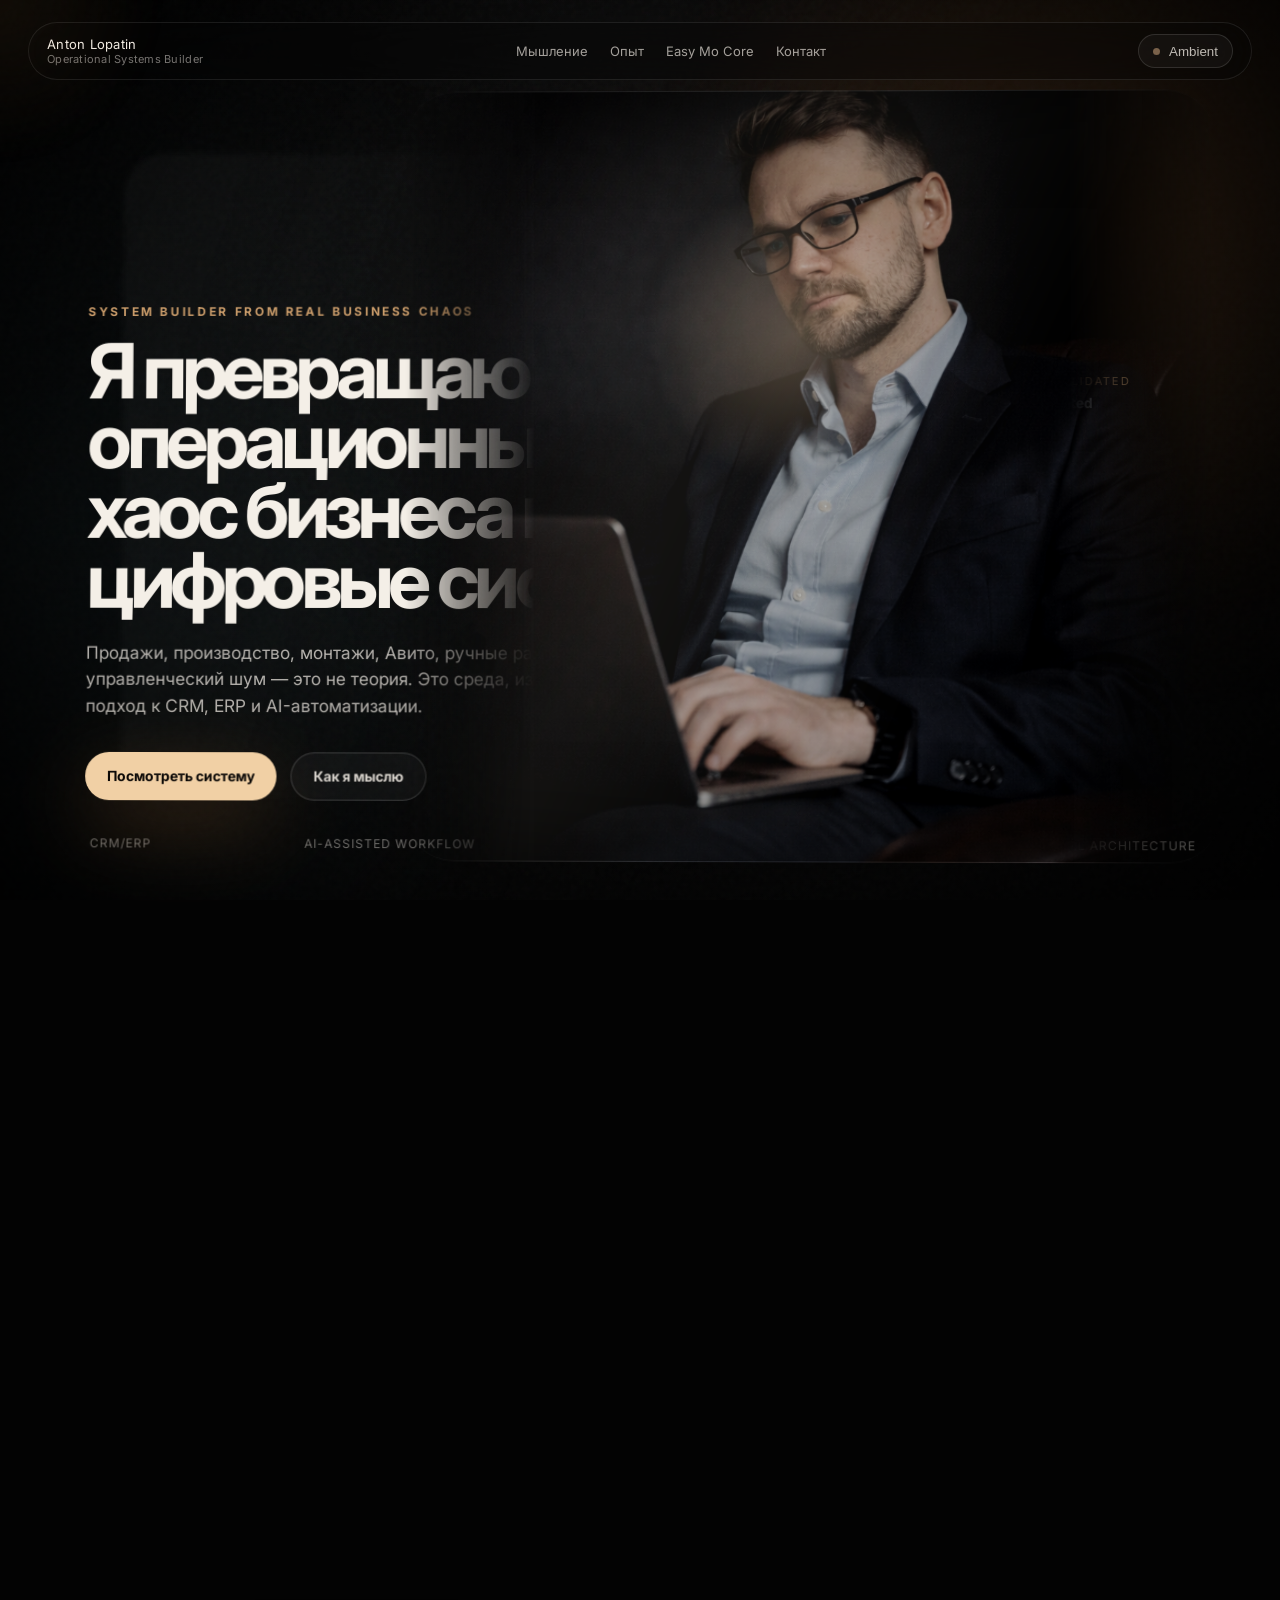
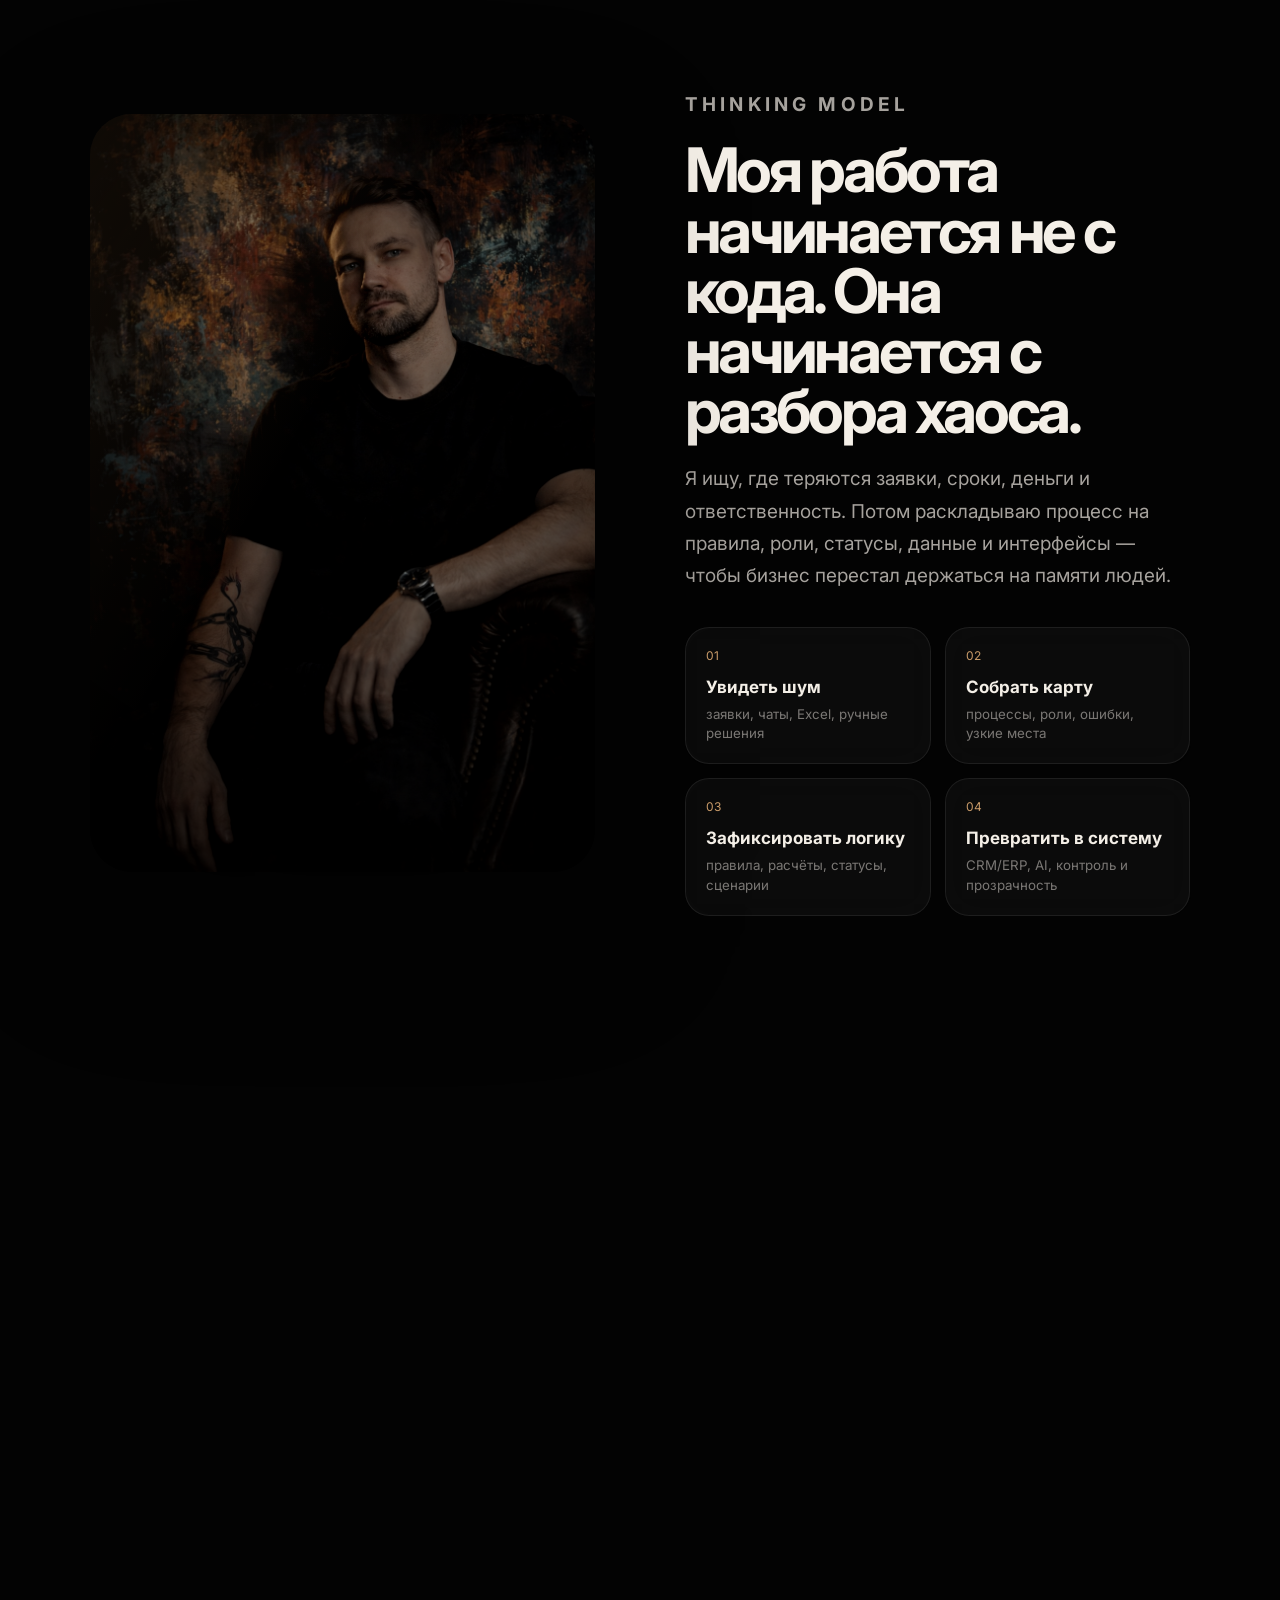
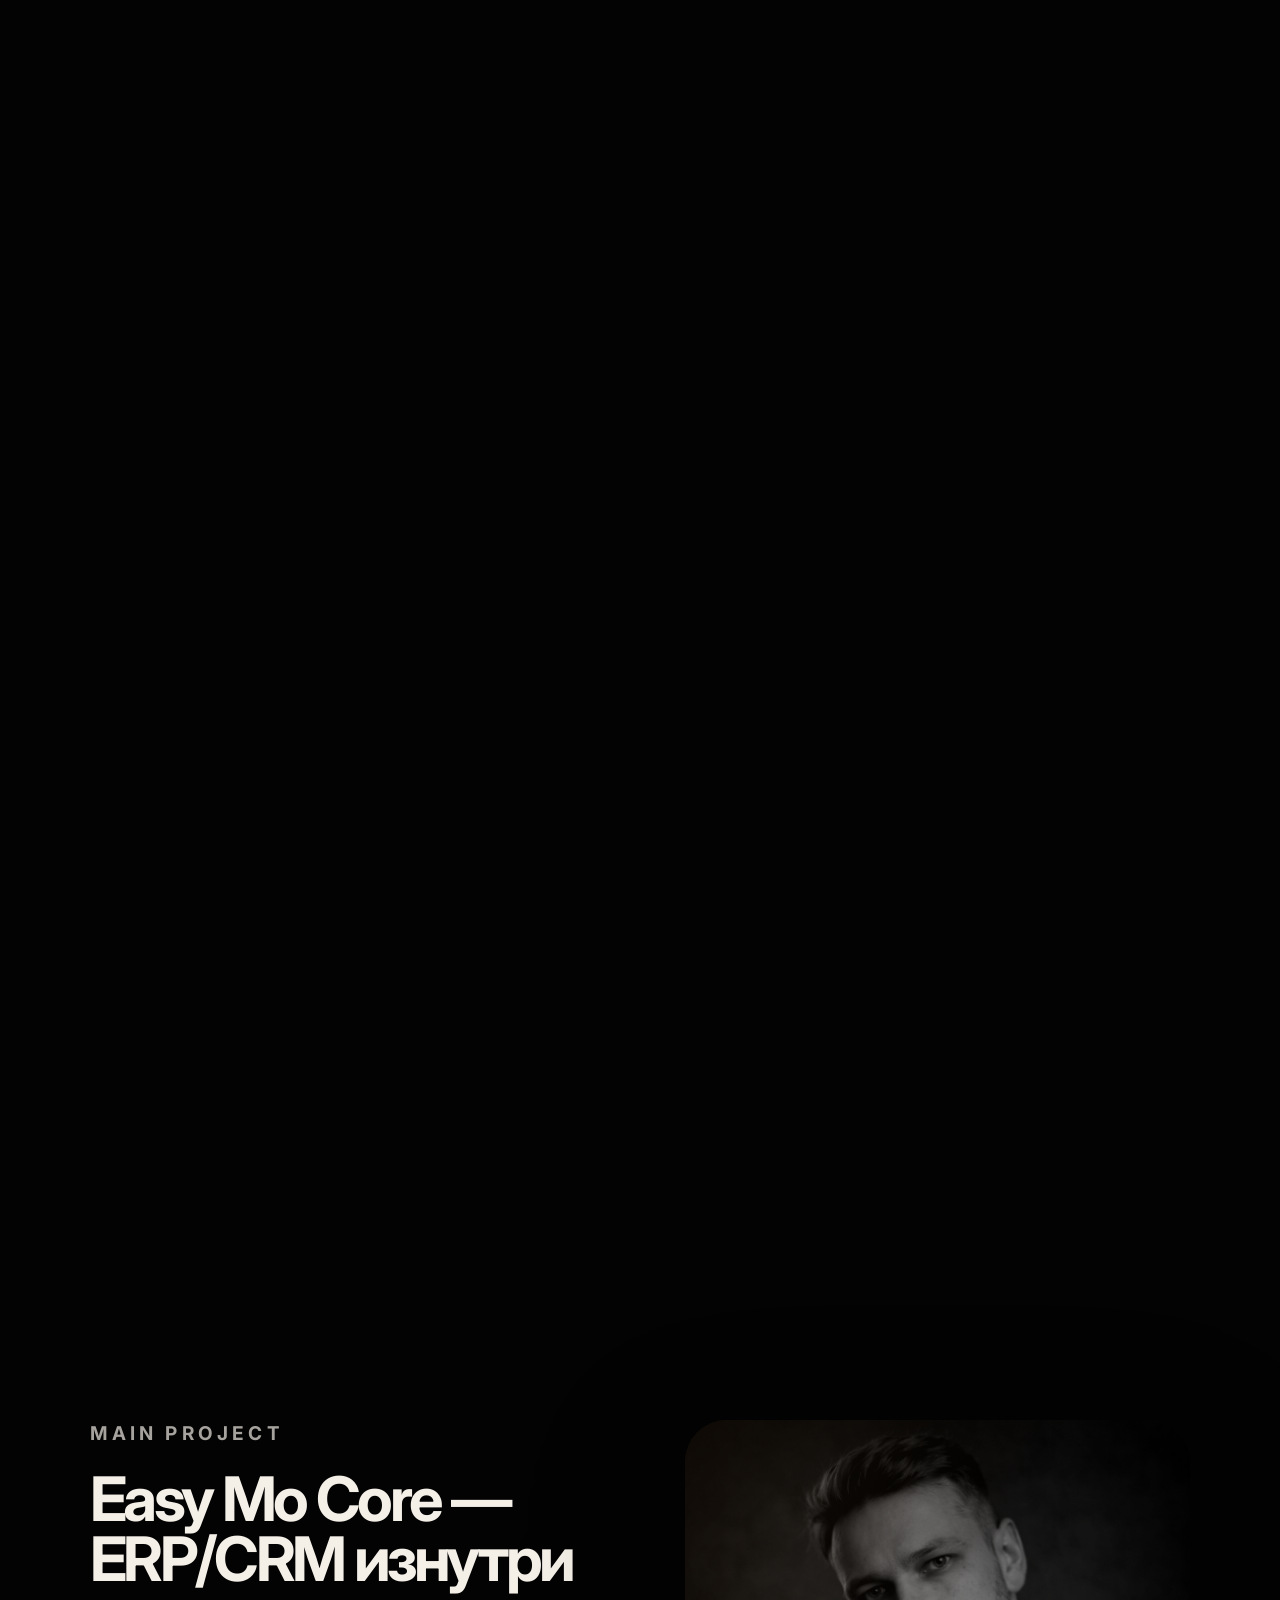
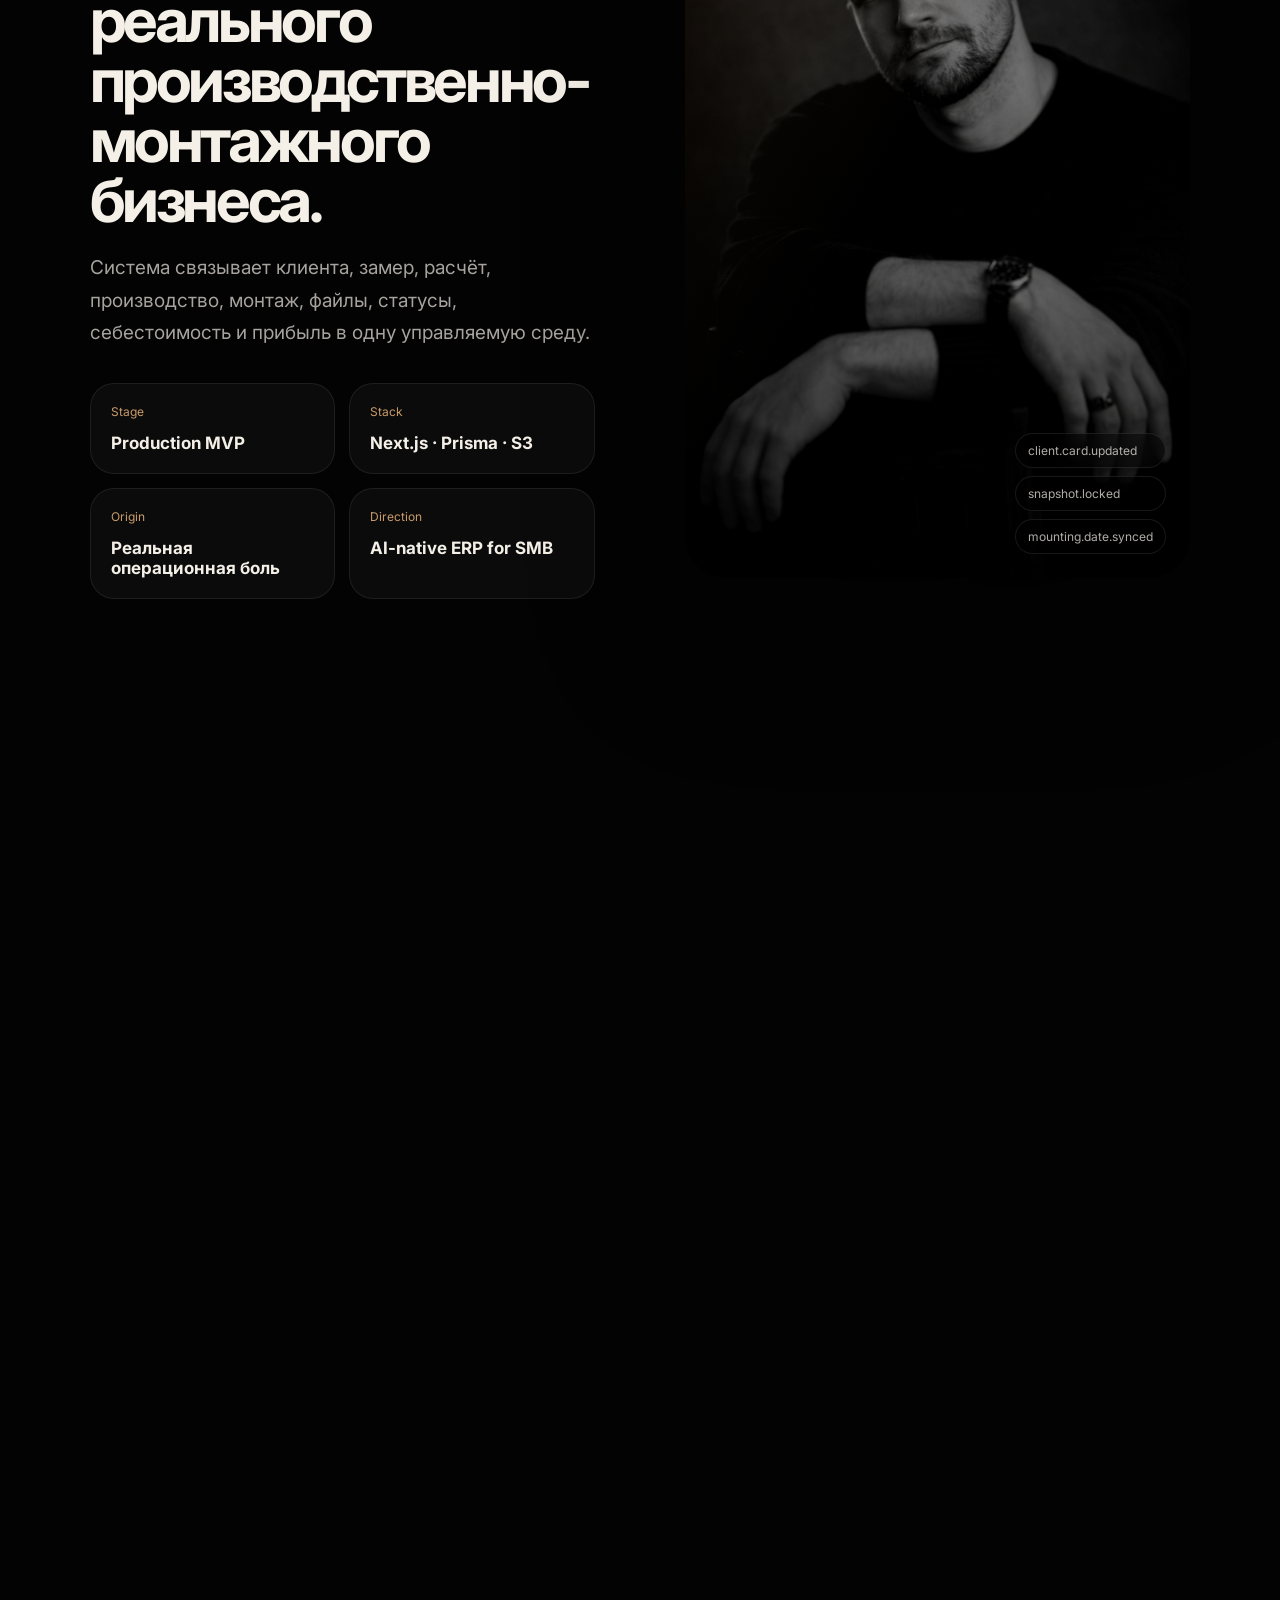
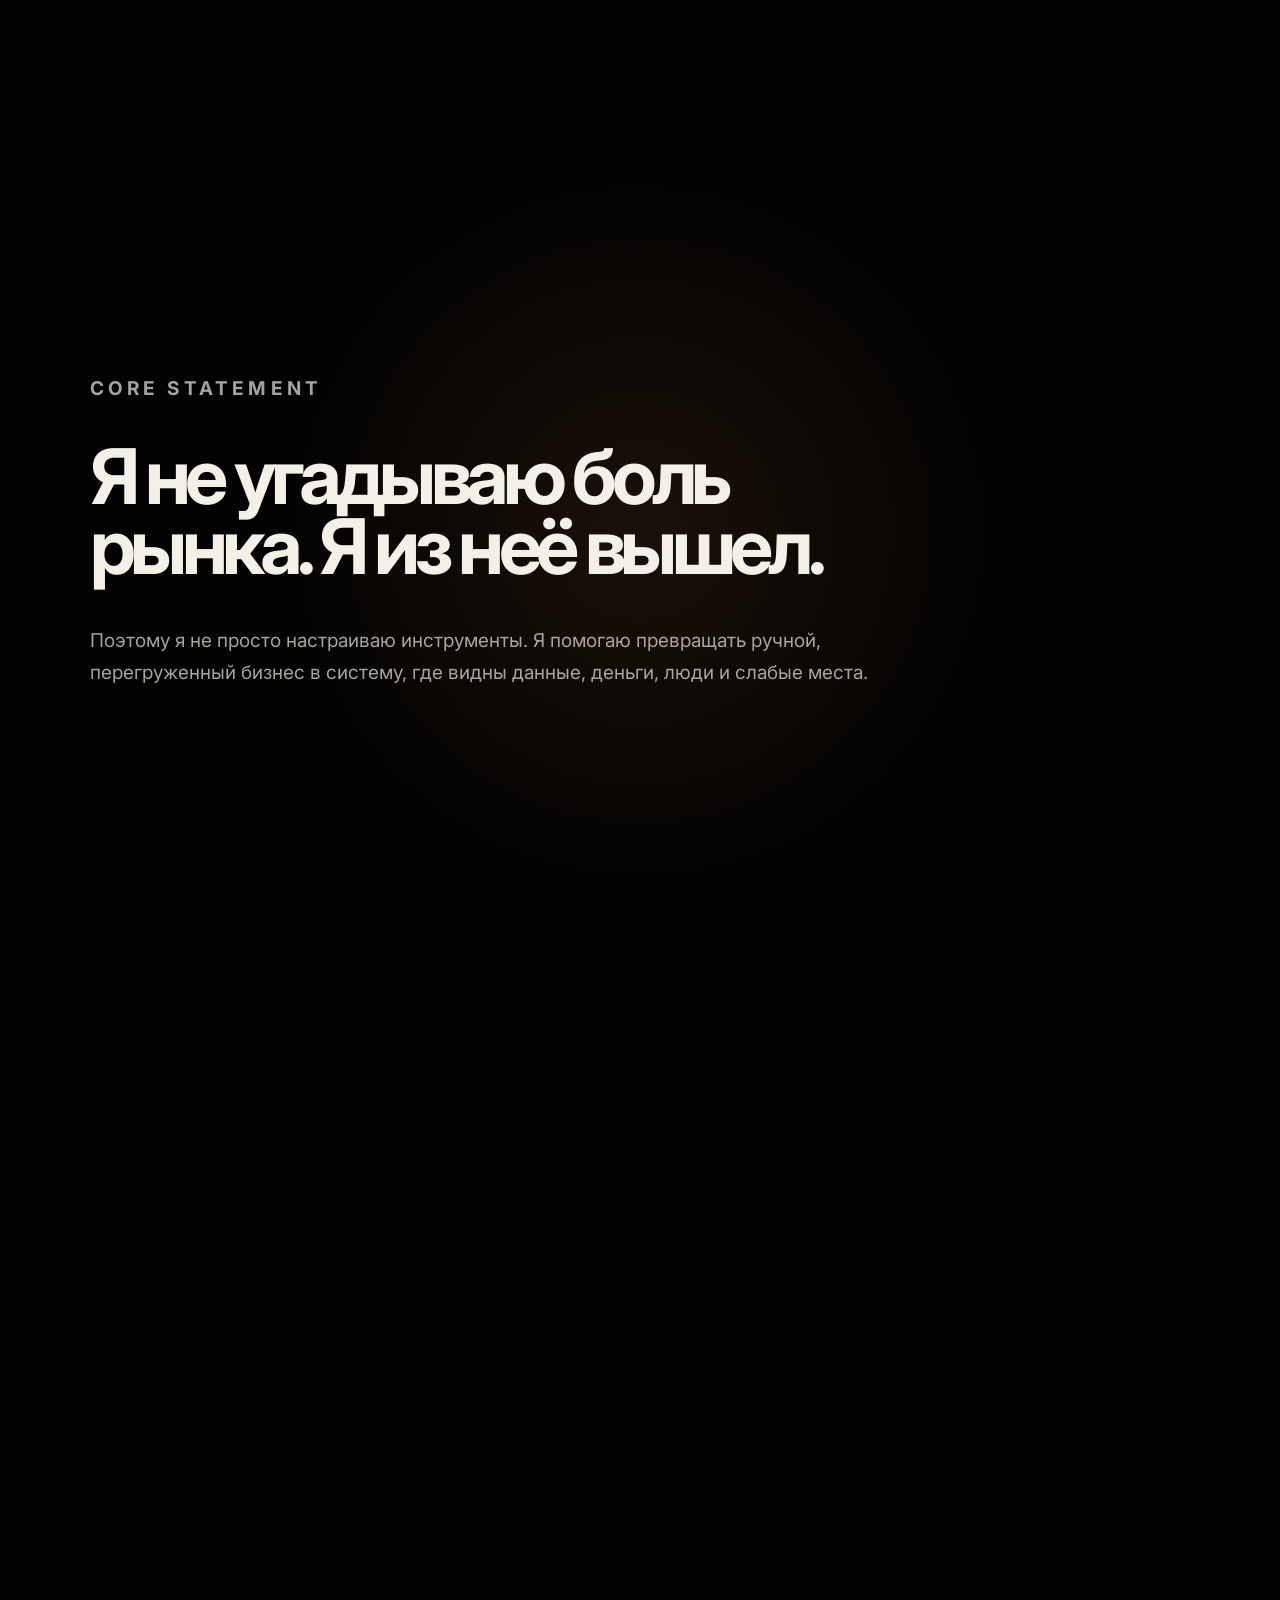
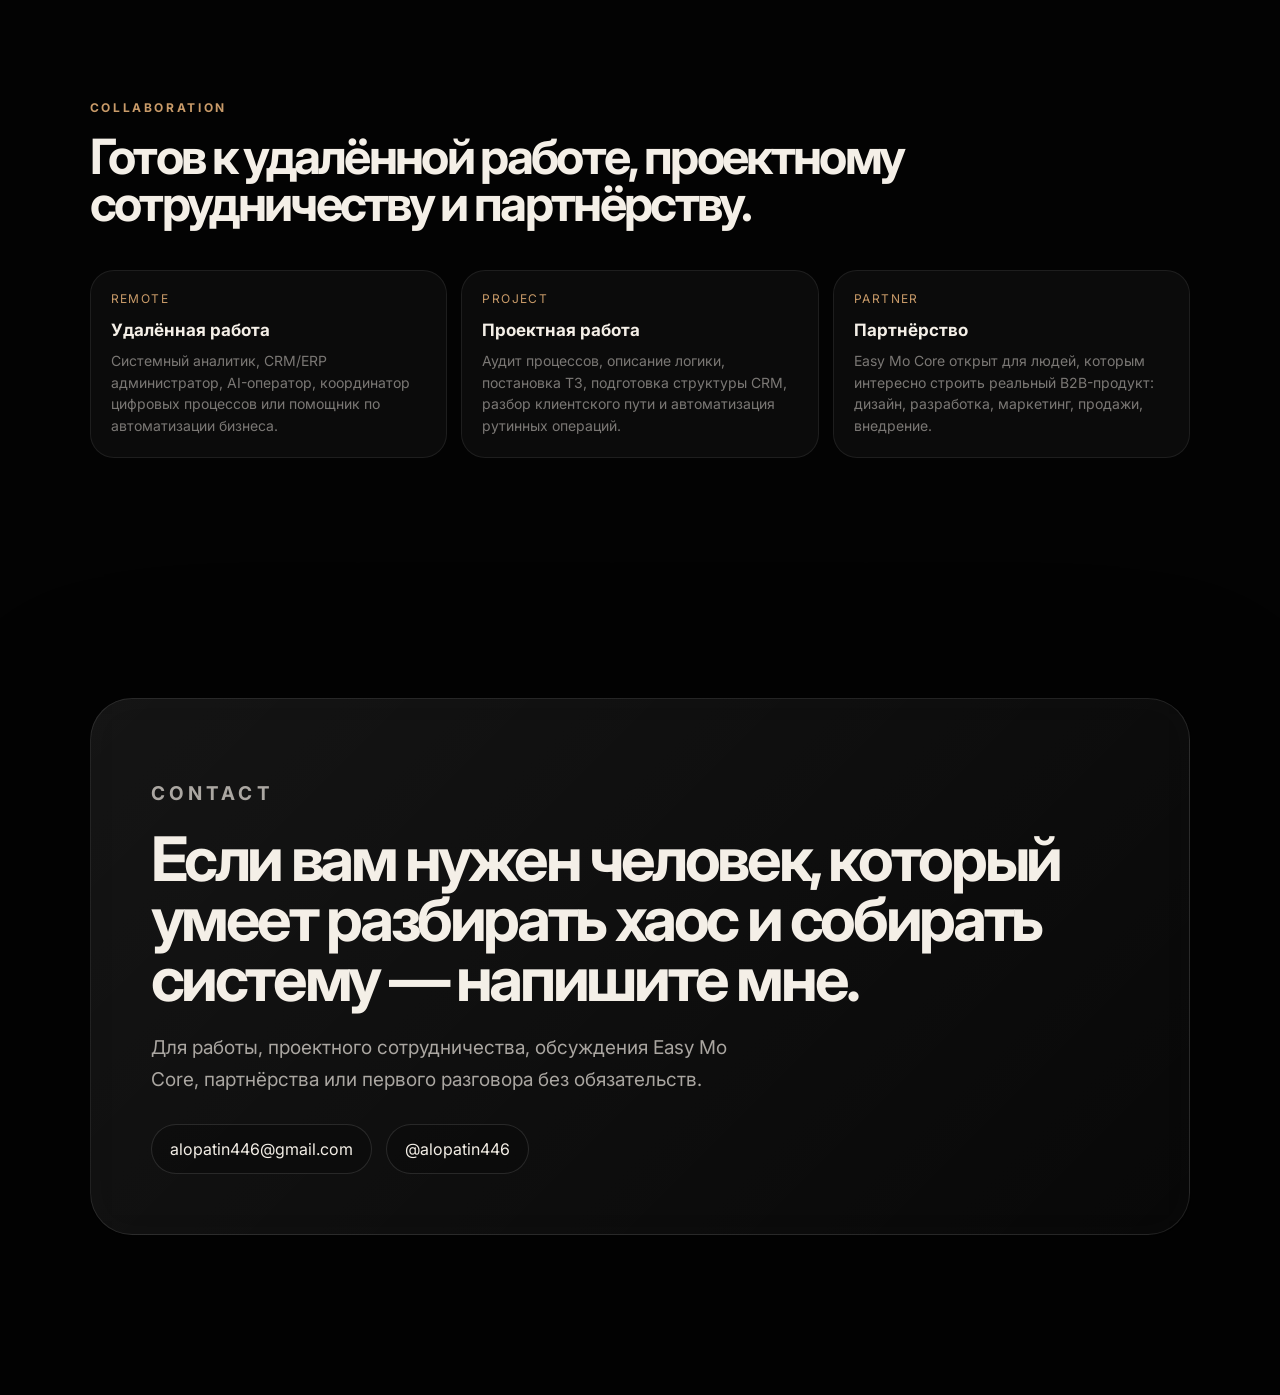
==== commit 8415b9d1: "супер" ====
--- a/index.html
+++ b/index.html
@@ -1,271 +1,372 @@
 <!DOCTYPE html>
 <html lang="ru">
 <head>
-    <meta charset="UTF-8">
-    <meta name="viewport" content="width=device-width, initial-scale=1.0">
-    <title>Антон Лопатин // Архитектура бизнес-систем и автоматизация</title>
-    <link rel="preconnect" href="https://fonts.googleapis.com">
-    <link rel="preconnect" href="https://fonts.gstatic.com" crossorigin>
-    <link href="https://fonts.googleapis.com/css2?family=Montserrat:ital,wght@0,100..900;1,100..900&display=swap" rel="stylesheet">
-    <link rel="stylesheet" href="style.css">
-    <script src="config.js" defer></script>
-    <script src="matrix-bg.js" defer></script>
-    <script src="animation.js" defer></script>
+  <meta charset="UTF-8" />
+  <meta name="viewport" content="width=device-width, initial-scale=1.0" />
+  <title>Антон Лопатин — Systems Builder</title>
+  <meta name="description" content="Cinematic digital presence Антона Лопатина: CRM/ERP, системный анализ, AI-оператор, операционная архитектура." />
+  <link rel="preconnect" href="https://fonts.googleapis.com">
+  <link rel="preconnect" href="https://fonts.gstatic.com" crossorigin>
+  <link href="https://fonts.googleapis.com/css2?family=Inter:wght@400;500;600;700;800&family=Manrope:wght@400;500;600;700;800&display=swap" rel="stylesheet">
+  <link rel="stylesheet" href="style.css" />
 </head>
 <body>
 
-    <div class="system-backdrop">
-        <canvas id="cyber-background"></canvas>
-        <div class="noise-overlay"></div>
-        <div class="system-grid-layer"></div>
-        <div class="parallax-glow-orb orb-primary" data-velocity="0.15"></div>
-        <div class="parallax-glow-orb orb-secondary" data-velocity="0.08"></div>
+  <div class="prelude" id="prelude" aria-hidden="true">
+    <div class="prelude__grain"></div>
+    <div class="prelude__core"></div>
+    <div class="prelude__line"></div>
+  </div>
+
+  <div class="cursor-orb" id="cursorOrb" aria-hidden="true"></div>
+
+  <div class="world" id="world">
+    <div class="atmosphere" aria-hidden="true">
+      <div class="deep-field layer" data-depth="0.10"></div>
+      <div class="light-volume light-volume--one layer" data-depth="0.22"></div>
+      <div class="light-volume light-volume--two layer" data-depth="0.34"></div>
+      <div class="haze haze--back layer" data-depth="0.18"></div>
+      <div class="haze haze--front layer" data-depth="0.52"></div>
+      <div class="scanline"></div>
+      <div class="grain"></div>
+      <div class="vignette"></div>
     </div>
 
-    <div class="sys-header">
-        <div id="sys-code" class="caption-mono">[AL_CORE // LOG_INIT]</div>
-        <div id="sys-status" class="caption-mono">SYSTEM_READY</div>
-    </div>
-
-    <main class="content-viewport">
-
-        <section class="hero-scene">
-            <div class="hero-content">
-                <div class="badge-tech reveal-element">PRO_ARCHITECT_V2</div>
-                <h1 class="hero-title reveal-element">
-                    Я навожу порядок там, <br>
-                    где бизнес держится <br>
-                    <span>на Excel, чатах и памяти.</span>
-                </h1>
-                <p class="hero-subtitle reveal-element">
-                    Проектирую CRM/ERP-логику, AI-автоматизацию и производственные системы для малого бизнеса, который устал работать на хаосе.
-                </p>
-                
-                <div class="hero-meta reveal-element">
-                    <div class="founder-identity">
-                        <div class="founder-name">Антон Лопатин</div>
-                        <div class="founder-role caption-mono">Системный аналитик // CRM-ERP // AI-автоматизация</div>
-                    </div>
-                    <div id="hero-live-contacts" class="hero-cta-group">
-                        </div>
-                </div>
-            </div>
-
-            <div class="hero-portrait-wrapper reveal-element">
-                <div class="portrait-container">
-                    <img src="avatar.jpg.png" alt="Антон Лопатин" class="founder-portrait-img">
-                    <div class="portrait-glass-mask"></div>
-                    <div class="portrait-gradient-overlay"></div>
-                </div>
-                <div class="floating-ui-shard shard-1" data-velocity="0.25">[ CRM / ERP ]</div>
-                <div class="floating-ui-shard shard-2" data-velocity="0.12">[ AI Automation ]</div>
-                <div class="floating-ui-shard shard-3" data-velocity="0.30">Avito → CRM → Order</div>
-            </div>
-        </section>
-
-        <section class="cinematic-statement-scene">
-            <div class="statement-container reveal-element">
-                <span class="caption-mono uppercase text-muted">// Внутренний манифест</span>
-                <p class="statement-text">
-                    Я не искал красивую CRM. <br>
-                    Я пытался выжить внутри <span>хаоса потерь.</span>
-                </p>
-            </div>
-        </section>
-
-        <section class="diagnostic-scene">
-            <div class="scene-header reveal-element">
-                <h2 class="scene-title">Диагностика хаоса & Проектирование решений</h2>
-                <p class="scene-desc">Разделяем симптомы деградации процессов и архитектурные изменения.</p>
-            </div>
-
-            <div class="diagnostic-console">
-                <div class="console-panel panel-dark reveal-element">
-                    <div class="panel-header">
-                        <span class="status-dot dot-red"></span>
-                        <span class="caption-mono uppercase">Бизнес-патологии / Потери денег</span>
-                    </div>
-                    <div class="panel-body">
-                        <div class="diagnostic-row">
-                            <span class="row-num caption-mono">01</span>
-                            <p>Заявки «забываются» в мессенджерах, клиенты уходят к тем, кто ответил на 5 минут быстрее.</p>
-                        </div>
-                        <div class="diagnostic-row">
-                            <span class="row-num caption-mono">02</span>
-                            <p>Менеджеры вручную рассчитывают сложные заказы, допуская ошибки в маржинальности.</p>
-                        </div>
-                        <div class="diagnostic-row">
-                            <span class="row-num caption-mono">03</span>
-                            <p>Собственник не видит реальной прибыли и управляет компанией на основе интуиции.</p>
-                        </div>
-                    </div>
-                </div>
-
-                <div class="console-panel panel-premium reveal-element">
-                    <div class="panel-header">
-                        <span class="status-dot dot-green"></span>
-                        <span class="caption-mono uppercase">Архитектура твердых систем</span>
-                    </div>
-                    <div class="panel-body">
-                        <div class="diagnostic-row">
-                            <span class="row-num caption-mono">OK</span>
-                            <p>Единое сквозное окно коммуникации: жесткий контроль регламента ответа и авто-распределение.</p>
-                        </div>
-                        <div class="diagnostic-row">
-                            <span class="row-num caption-mono">OK</span>
-                            <p>Внедрение цифровых калькуляторов и конфигураторов: автоматический расчет себестоимости за 3 секунды.</p>
-                        </div>
-                        <div class="diagnostic-row">
-                            <span class="row-num caption-mono">OK</span>
-                            <p>Сведение всех потоков в автоматические сквозные дашборды финансового и складского учета.</p>
-                        </div>
-                    </div>
-                </div>
-            </div>
-        </section>
-
-        <section class="artifact-scene">
-            <div class="scene-header reveal-element">
-                <span class="caption-mono text-emerald">// Реальные производственные артефакты</span>
-                <h2 class="scene-title">Кейсы // Развернутые экосистемы</h2>
-            </div>
-
-            <div class="case-monolith reveal-element">
-                <div class="case-info">
-                    <div class="case-meta-tags">
-                        <span class="tag-chip">Производство</span>
-                        <span class="tag-chip">CRM/ERP</span>
-                        <span class="tag-chip">Мягкие окна</span>
-                    </div>
-                    <h3>Автоматизация завода мягких окон</h3>
-                    <p class="case-description">
-                        Создана кастомная ERP-система, полностью исключившая человеческий фактор из цепочки «Замер — Расчет — Производство — Монтаж».
-                    </p>
-                    
-                    <div class="proof-chips-grid">
-                        <div class="proof-chip">
-                            <span class="chip-label caption-mono">РАСЧЕТ ГЕОМЕТРИИ</span>
-                            <span class="chip-value">Авто-вычисление площади сложных трапеций</span>
-                        </div>
-                        <div class="proof-chip">
-                            <span class="chip-label caption-mono">ЗАЩИТА ЦЕНЫ</span>
-                            <span class="chip-value">Блокировка ручных скидок мимо калькулятора</span>
-                        </div>
-                        <div class="proof-chip">
-                            <span class="chip-label caption-mono">КАРТА ДАННЫХ</span>
-                            <span class="chip-value">Автогенерация ТЗ для цеха раскроя ткани</span>
-                        </div>
-                    </div>
-                </div>
-
-                <div class="case-visual-slot">
-                    <div class="screenshot-frame">
-                        <div class="frame-bar">
-                            <span class="circle-btn"></span><span class="circle-btn"></span><span class="circle-btn"></span>
-                            <span class="frame-title caption-mono">production_dashboard_v2.png</span>
-                        </div>
-                        <div class="screenshot-placeholder">
-                            <span class="placeholder-label caption-mono">[ REAL SCREENSHOT SLOT: Замените на скриншот CRM / Дашборда ]</span>
-                        </div>
-                    </div>
-                </div>
-            </div>
-        </section>
-
-        <section class="roadmap-scene">
-            <div class="scene-header reveal-element">
-                <h2 class="scene-title">Инженерный стек & Этапы эволюции</h2>
-                <p class="scene-desc">Статусы развертывания технологических модулей в проектах.</p>
-            </div>
-
-            <div class="timeline-container">
-                <div class="timeline-line"></div>
-                
-                <div class="timeline-item reveal-element">
-                    <div class="timeline-dot status-active"></div>
-                    <div class="timeline-meta">
-                        <span class="status-badge active-badge caption-mono">ACTIVE BUILD</span>
-                        <h4>Интеграция Ядерных CRM & Складских ERP</h4>
-                    </div>
-                    <div class="timeline-desc">Аудит хаоса, разбор рутины, проектирование баз данных и логики прав доступа. Внедрение AmoCRM, Bitrix24, МойСклад.</div>
-                </div>
-
-                <div class="timeline-item reveal-element">
-                    <div class="timeline-dot status-research"></div>
-                    <div class="timeline-meta">
-                        <span class="status-badge research-badge caption-mono">RESEARCH</span>
-                        <h4>ИИ-Агенты & Автоматизация Смыслов</h4>
-                    </div>
-                    <div class="timeline-desc">Подключение LLM (GPT-4/Claude) для разбора сложных ТЗ, классификации лидов, автоматической генерации ответов и саммаризации созвонов.</div>
-                </div>
-
-                <div class="timeline-item reveal-element">
-                    <div class="timeline-dot status-next"></div>
-                    <div class="timeline-meta">
-                        <span class="status-badge next-badge caption-mono">NEXT PHASE</span>
-                        <h4>Сквозная BI-Аналитика & Предиктивный Учет</h4>
-                    </div>
-                    <div class="timeline-desc">Сборка кастомных дашбордов (Data Studio / Grafana / SQL) для отслеживания LTV, CAC, чистой маржинальности и загрузки производства в реальном времени.</div>
-                </div>
-            </div>
-        </section>
-
-        <section class="workflow-scene">
-            <div class="scene-header reveal-element">
-                <span class="caption-mono uppercase">// Как строится архитектура</span>
-                <h2 class="scene-title">Протокол взаимодействия</h2>
-            </div>
-
-            <div class="process-rail">
-                <div class="rail-step reveal-element">
-                    <div class="step-num caption-mono">01</div>
-                    <h5>Аудит хаоса</h5>
-                    <p>Погружаюсь в бизнес-процессы, нахожу узкие горлышки, где компания теряет лиды, время и деньги.</p>
-                </div>
-                <div class="rail-step reveal-element">
-                    <div class="step-num caption-mono">02</div>
-                    <h5>Архитектура системы</h5>
-                    <p>Создаю детальную логическую карту сущностей, связей и будущих автоматизаций до написания кода.</p>
-                </div>
-                <div class="rail-step reveal-element">
-                    <div class="step-num caption-mono">03</div>
-                    <h5>Внедрение и запуск</h5>
-                    <p>Разворачиваю экосистему, настраиваю роботов, подключаю ИИ-агентов и обучаю команду работать в системе.</p>
-                </div>
-            </div>
-        </section>
-
-        <section class="final-manifesto-scene">
-            <div class="manifesto-wrapper reveal-element">
-                <p class="manifesto-huge-text">
-                    Я не «настраиваю CRM». <br>
-                    Я нахожу места, где бизнес теряет деньги, клиентов и управление — <br>
-                    <span>и собираю систему, которая возвращает контроль.</span>
-                </p>
-            </div>
-        </section>
-
-        <section class="contact-scene">
-            <div class="contact-terminal-box reveal-element">
-                <div class="terminal-header">
-                    <span class="caption-mono">EXECUTE: INITIALIZE_PROJECT_LOGIC</span>
-                </div>
-                <div class="terminal-body">
-                    <h3>Запустить проектирование</h3>
-                    <p>Если вы готовы перевести компанию с ручного хаоса на системные рельсы — свяжитесь со мной любым удобным способом.</p>
-                    
-                    <div id="dynamic-contacts" class="contacts-grid">
-                        </div>
-                </div>
-            </div>
-        </section>
+    <header class="system-bar" id="systemBar">
+      <a href="#hero" class="system-bar__identity">
+        <span>Anton Lopatin</span>
+        <small>Operational Systems Builder</small>
+      </a>
+      <nav class="system-bar__nav" aria-label="Основная навигация">
+        <a href="#thinking">Мышление</a>
+        <a href="#experience">Опыт</a>
+        <a href="#project">Easy Mo Core</a>
+        <a href="#contact">Контакт</a>
+      </nav>
+      <button class="sound-toggle" id="soundToggle" type="button" aria-pressed="false">
+        <span></span>
+        Ambient
+      </button>
+    </header>
+
+    <main>
+
+      <section class="hero" id="hero">
+        <div class="hero__camera" id="heroCamera">
+          <div class="hero__shadow-field layer" data-depth="0.16"></div>
+
+          <div class="hero__portrait-wrap layer" data-depth="0.62">
+            <div class="portrait-shell">
+              <img src="assets/portrait-hero.png" alt="Антон Лопатин" class="portrait-shell__image" />
+              <div class="portrait-shell__light"></div>
+              <div class="portrait-shell__mist"></div>
+              <div class="portrait-shell__edge"></div>
+            </div>
+          </div>
+
+          <div class="system-signal system-signal--one layer" data-depth="0.88">
+            <span>Lead captured</span>
+            <strong>request parsed</strong>
+          </div>
+          <div class="system-signal system-signal--two layer" data-depth="1.02">
+            <span>Geometry validated</span>
+            <strong>margin protected</strong>
+          </div>
+          <div class="system-signal system-signal--three layer" data-depth="0.78">
+            <span>Production synced</span>
+            <strong>workflow aligned</strong>
+          </div>
+          <div class="system-signal system-signal--four layer" data-depth="1.18">
+            <span>AI audit</span>
+            <strong>logic checked</strong>
+          </div>
+
+          <div class="hero__content layer" data-depth="0.42">
+            <p class="eyebrow reveal">System Builder from Real Business Chaos</p>
+            <h1 class="reveal">Я превращаю операционный хаос бизнеса в цифровые системы.</h1>
+            <p class="hero__lead reveal">
+              Продажи, производство, монтажи, Авито, ручные расчёты и управленческий шум —
+              это не теория. Это среда, из которой я собрал свой подход к CRM, ERP и AI-автоматизации.
+            </p>
+            <div class="hero__actions reveal">
+              <a class="button button--primary" href="#project">Посмотреть систему</a>
+              <a class="button button--ghost" href="#thinking">Как я мыслю</a>
+            </div>
+          </div>
+
+          <div class="hero__bottom-line">
+            <span>CRM/ERP</span>
+            <span>AI-assisted workflow</span>
+            <span>Business process analysis</span>
+            <span>Operational architecture</span>
+          </div>
+        </div>
+      </section>
+
+      <section class="sec-content" id="identity">
+        <p class="eyebrow">Identity</p>
+        <h2 class="sec-h2">Не классический разработчик. Не теоретик. Практический системный человек.</h2>
+        <div class="triple-grid">
+          <article>
+            <span class="sc-num">I</span>
+            <strong class="sc-title">Видел бизнес снизу</strong>
+            <small class="sc-body">Продажи, клиенты, касса, контент, маркетплейсы, Авито, входящие звонки и ежедневная операционная рутина.</small>
+          </article>
+          <article>
+            <span class="sc-num">II</span>
+            <strong class="sc-title">Видел бизнес изнутри</strong>
+            <small class="sc-body">Замеры, монтажи, производство, ошибки менеджеров, ручные расчёты, потерянные заявки и решения, которые держатся на памяти людей.</small>
+          </article>
+          <article>
+            <span class="sc-num">III</span>
+            <strong class="sc-title">Начал собирать систему</strong>
+            <small class="sc-body">Не потому что модно. Потому что готового инструмента для реальной производственно-монтажной логики я не нашёл.</small>
+          </article>
+        </div>
+      </section>
+
+      <section class="cinema-section thinking" id="thinking">
+        <div class="section-media section-media--left">
+          <img src="assets/portrait-thinking.png" alt="Антон Лопатин — портрет в чёрно-белой стилистике" />
+        </div>
+        <div class="section-copy">
+          <p class="eyebrow">Thinking model</p>
+          <h2>Моя работа начинается не с кода. Она начинается с разбора хаоса.</h2>
+          <p>
+            Я ищу, где теряются заявки, сроки, деньги и ответственность. Потом раскладываю процесс
+            на правила, роли, статусы, данные и интерфейсы — чтобы бизнес перестал держаться на памяти людей.
+          </p>
+          <div class="flow">
+            <article><span>01</span><strong>Увидеть шум</strong><small>заявки, чаты, Excel, ручные решения</small></article>
+            <article><span>02</span><strong>Собрать карту</strong><small>процессы, роли, ошибки, узкие места</small></article>
+            <article><span>03</span><strong>Зафиксировать логику</strong><small>правила, расчёты, статусы, сценарии</small></article>
+            <article><span>04</span><strong>Превратить в систему</strong><small>CRM/ERP, AI, контроль и прозрачность</small></article>
+          </div>
+        </div>
+      </section>
+
+      <section class="sec-content" id="experience">
+        <p class="eyebrow">Experience</p>
+        <h2 class="sec-h2">6+ лет в продажах, операционке, маркетплейсах, управлении и автоматизации.</h2>
+        <div class="exp-list">
+
+          <article class="exp-item">
+            <div class="exp-item__meta">
+              <span class="exp-item__year">2022 — 2026</span>
+              <span class="exp-item__co">Первый Потолочный / Первая Фабрика Мягких Окон</span>
+            </div>
+            <div class="exp-item__body">
+              <strong>Операционный директор / системный разработчик / CRM-ERP администратор</strong>
+              <p>Разработка и внедрение собственной CRM/ERP логики, автоматизация процессов, контроль заявок, расчётов, монтажей и производственной логики.</p>
+              <ul>
+                <li>Разработка production MVP CRM/ERP для производственно-монтажного бизнеса</li>
+                <li>Системный аудит процессов: от рекламы и лида до расчёта, производства и монтажа</li>
+                <li>Работа с Avito, рекламными каналами, клиентскими потоками и контентом</li>
+                <li>Создание ТЗ, логики интерфейсов, сценариев автоматизации и AI-assisted workflow</li>
+              </ul>
+            </div>
+          </article>
+
+          <article class="exp-item">
+            <div class="exp-item__meta">
+              <span class="exp-item__year">2021 — 2022</span>
+              <span class="exp-item__co">Главный пассажир</span>
+            </div>
+            <div class="exp-item__body">
+              <strong>Администратор магазина</strong>
+              <p>Организация работы магазина, продажи, кассовая отчётность, логистика, маркетплейсы, Авито, Юла, контент и адаптация персонала.</p>
+            </div>
+          </article>
+
+          <article class="exp-item">
+            <div class="exp-item__meta">
+              <span class="exp-item__year">2019 — 2021</span>
+              <span class="exp-item__co">ФилКом</span>
+            </div>
+            <div class="exp-item__body">
+              <strong>Продавец-консультант</strong>
+              <p>Активные продажи, консультации, касса, оценка товара, контроль цен, входящие звонки, поставщики и работа с площадками объявлений.</p>
+            </div>
+          </article>
+
+        </div>
+      </section>
+
+      <section class="sec-content" id="capabilities">
+        <p class="eyebrow">Capabilities</p>
+        <h2 class="sec-h2">Мои компетенции на стыке бизнеса, продукта, процессов и AI-инструментов.</h2>
+        <div class="six-grid">
+          <article>
+            <span class="sc-num">01</span>
+            <strong class="sc-title">CRM/ERP логика</strong>
+            <small class="sc-body">Проектирование сущностей, статусов, ролей, расчётов, карточек клиентов и потоков данных.</small>
+          </article>
+          <article>
+            <span class="sc-num">02</span>
+            <strong class="sc-title">Системный анализ</strong>
+            <small class="sc-body">Поиск узких мест, разбор AS IS / TO BE, описание правил и превращение хаоса в структуру.</small>
+          </article>
+          <article>
+            <span class="sc-num">03</span>
+            <strong class="sc-title">AI-оператор</strong>
+            <small class="sc-body">Использование AI для анализа, ТЗ, аудита, документации, прототипирования и ускорения разработки.</small>
+          </article>
+          <article>
+            <span class="sc-num">04</span>
+            <strong class="sc-title">Операционное управление</strong>
+            <small class="sc-body">Понимание продаж, монтажей, производства, логистики, клиентского пути и нагрузки на команду.</small>
+          </article>
+          <article>
+            <span class="sc-num">05</span>
+            <strong class="sc-title">Avito и клиентские потоки</strong>
+            <small class="sc-body">Работа с объявлениями, позиционированием, входящими заявками, контентом и первичной конверсией.</small>
+          </article>
+          <article>
+            <span class="sc-num">06</span>
+            <strong class="sc-title">Техническая документация</strong>
+            <small class="sc-body">Подготовка ТЗ, логических карт, требований, сценариев и контрольных списков для разработчиков.</small>
+          </article>
+        </div>
+      </section>
+
+      <section class="cinema-section project" id="project">
+        <div class="section-copy">
+          <p class="eyebrow">Main project</p>
+          <h2>Easy Mo Core — ERP/CRM изнутри реального производственно-монтажного бизнеса.</h2>
+          <p>
+            Система связывает клиента, замер, расчёт, производство, монтаж, файлы, статусы,
+            себестоимость и прибыль в одну управляемую среду.
+          </p>
+          <div class="project-grid">
+            <article><span>Stage</span><strong>Production MVP</strong></article>
+            <article><span>Stack</span><strong>Next.js · Prisma · S3</strong></article>
+            <article><span>Origin</span><strong>Реальная операционная боль</strong></article>
+            <article><span>Direction</span><strong>AI-native ERP for SMB</strong></article>
+          </div>
+        </div>
+        <div class="section-media section-media--right">
+          <img src="assets/portrait-project.png" alt="Антон Лопатин работает за ноутбуком" />
+          <div class="media-system">
+            <span>client.card.updated</span>
+            <span>snapshot.locked</span>
+            <span>mounting.date.synced</span>
+          </div>
+        </div>
+      </section>
+
+      <section class="sec-content" id="project-detail">
+        <p class="eyebrow">What it does</p>
+        <h2 class="sec-h2">Не учебная демка. Система, которая родилась из реальной операционной боли.</h2>
+        <div class="exp-list">
+          <article class="exp-item">
+            <div class="exp-item__meta">
+              <span class="exp-item__year">Client</span>
+              <span class="exp-item__co">Карточка клиента</span>
+            </div>
+            <div class="exp-item__body">
+              <strong>История, статусы и файлы в одном месте</strong>
+              <p>Полная карточка с хронологией заказов, вложенными файлами, статусами и коммуникацией. Ничего не теряется — всё остаётся привязанным к клиенту.</p>
+            </div>
+          </article>
+          <article class="exp-item">
+            <div class="exp-item__meta">
+              <span class="exp-item__year">Finance</span>
+              <span class="exp-item__co">Расчёты и маржа</span>
+            </div>
+            <div class="exp-item__body">
+              <strong>Расчёт стоимости, себестоимости и прибыли по каждому заказу</strong>
+              <p>Автоматический расчёт по размерам, геометрии, материалам и крепежу. Контроль перерасхода и прибыли. Исторические заказы защищены от пересчёта при изменении цен.</p>
+            </div>
+          </article>
+          <article class="exp-item">
+            <div class="exp-item__meta">
+              <span class="exp-item__year">Ops</span>
+              <span class="exp-item__co">Производство и монтажи</span>
+            </div>
+            <div class="exp-item__body">
+              <strong>Kanban, архив, поиск, календарь монтажей и загрузка файлов</strong>
+              <p>Полный цикл от замера до монтажа в одной логике. Статусы синхронизированы между отделами — производство видит то же, что видят продажи.</p>
+            </div>
+          </article>
+        </div>
+        <div class="sec-stack-line">
+          <span>Next.js</span>
+          <span>React</span>
+          <span>TypeScript</span>
+          <span>Prisma</span>
+          <span>PostgreSQL</span>
+          <span>S3</span>
+        </div>
+      </section>
+
+      <section class="manifest">
+        <p class="eyebrow">Core statement</p>
+        <h2>Я не угадываю боль рынка. Я из неё вышел.</h2>
+        <p>
+          Поэтому я не просто настраиваю инструменты. Я помогаю превращать ручной,
+          перегруженный бизнес в систему, где видны данные, деньги, люди и слабые места.
+        </p>
+      </section>
+
+      <section class="sec-content" id="philosophy">
+        <p class="eyebrow">Why it matters</p>
+        <h2 class="sec-h2">Малый бизнес часто держится не на системе, а на людях, которые уже перегружены.</h2>
+        <div class="triple-grid">
+          <article>
+            <span class="sc-num">Проблема</span>
+            <strong class="sc-title">Excel, чаты и ручная логика</strong>
+            <small class="sc-body">Потерянные заявки, забытые клиенты, монтажи без прозрачности, производство без связки с продажами. Бизнес работает на героизме конкретных людей, а не на системе.</small>
+          </article>
+          <article>
+            <span class="sc-num">Логика</span>
+            <strong class="sc-title">Сначала понять, потом строить</strong>
+            <small class="sc-body">Сначала — реальный процесс. Потом — правила. Потом — система, где данные проходят через бизнес без потерь и без ручного контроля на каждом шагу.</small>
+          </article>
+          <article>
+            <span class="sc-num">Вектор</span>
+            <strong class="sc-title">AI-native ERP для обычного предпринимателя</strong>
+            <small class="sc-body">Среда, которая помогает видеть бизнес целиком — заявки, деньги, производство, монтажи, маржу — и управлять им без армии аналитиков.</small>
+          </article>
+        </div>
+      </section>
+
+      <section class="sec-content" id="collaboration">
+        <p class="eyebrow">Collaboration</p>
+        <h2 class="sec-h2">Готов к удалённой работе, проектному сотрудничеству и партнёрству.</h2>
+        <div class="triple-grid">
+          <article>
+            <span class="sc-num">Remote</span>
+            <strong class="sc-title">Удалённая работа</strong>
+            <small class="sc-body">Системный аналитик, CRM/ERP администратор, AI-оператор, координатор цифровых процессов или помощник по автоматизации бизнеса.</small>
+          </article>
+          <article>
+            <span class="sc-num">Project</span>
+            <strong class="sc-title">Проектная работа</strong>
+            <small class="sc-body">Аудит процессов, описание логики, постановка ТЗ, подготовка структуры CRM, разбор клиентского пути и автоматизация рутинных операций.</small>
+          </article>
+          <article>
+            <span class="sc-num">Partner</span>
+            <strong class="sc-title">Партнёрство</strong>
+            <small class="sc-body">Easy Mo Core открыт для людей, которым интересно строить реальный B2B-продукт: дизайн, разработка, маркетинг, продажи, внедрение.</small>
+          </article>
+        </div>
+      </section>
+
+      <section class="contact" id="contact">
+        <div class="contact__panel">
+          <p class="eyebrow">Contact</p>
+          <h2>Если вам нужен человек, который умеет разбирать хаос и собирать систему — напишите мне.</h2>
+          <p class="contact__sub">Для работы, проектного сотрудничества, обсуждения Easy Mo Core, партнёрства или первого разговора без обязательств.</p>
+          <div class="contact__links">
+            <a href="mailto:alopatin446@gmail.com">alopatin446@gmail.com</a>
+            <a href="https://t.me/alopatin446" target="_blank" rel="noreferrer">@alopatin446</a>
+          </div>
+        </div>
+      </section>
 
     </main>
-
-    <footer class="sys-footer caption-mono">
-        <div>© 2026 АНТОН ЛОПАТИН. СИСТЕМНЫЙ ПОРЯДОК.</div>
-        <div>[DESIGN_SYSTEM_V2]</div>
-    </footer>
-
+  </div>
+
+  <script src="animation.js"></script>
 </body>
 </html>
--- a/style.css
+++ b/style.css
@@ -1,806 +1,200 @@
-/* DESIGN TOKENS & OPERATING SYSTEM CORE */
-:root {
-    --bg-main: #09090b;
-    /* Глубокий премиальный графит (как в Linear) */
-    --bg-card: rgba(18, 18, 22, 0.4);
-    --bg-card-hover: rgba(24, 24, 30, 0.6);
-    --border-subtle: rgba(255, 255, 255, 0.04);
-    --border-visible: rgba(255, 255, 255, 0.08);
-    --border-accent: rgba(59, 130, 246, 0.3);
-
-    /* Текстовые цвета */
-    --text-primary: #f4f4f5;
-    --text-secondary: #a1a1aa;
-    --text-muted: #52525b;
-
-    /* Акценты */
-    --accent-blue: #3b82f6;
-    --accent-emerald: #10b981;
-    --accent-glow: rgba(59, 130, 246, 0.15);
-
-    --font-sans: 'Montserrat', -apple-system, BlinkMacSystemFont, sans-serif;
-    --font-mono: ui-monospace, SFMono-Regular, Menlo, Monaco, Consolas, monospace;
-}
-
-/* RESET & CORE INTERFACE SETUP */
-*,
-*::before,
-*::after {
-    box-sizing: border-box;
-    margin: 0;
-    padding: 0;
-}
-
-html {
-    scroll-behavior: smooth;
-    background-color: var(--bg-main);
-    color: var(--text-primary);
-    font-family: var(--font-sans);
-    -webkit-font-smoothing: antialiased;
-}
-
-body {
-    overflow-x: hidden;
-    background-color: var(--bg-main);
-}
-
-/* СИСТЕМНЫЙ СЛОИСТЫЙ ЗАДНИЙ ПЛАН */
-.system-backdrop {
-    position: fixed;
-    top: 0;
-    left: 0;
-    width: 100vw;
-    height: 100vh;
-    z-index: 1;
-    pointer-events: none;
-}
-
-#cyber-background {
-    position: absolute;
-    width: 100%;
-    height: 100%;
-    opacity: 0.15;
-}
-
-.noise-overlay {
-    position: absolute;
-    width: 100%;
-    height: 100%;
-    background-image: url("data:image/svg+xml,%3Csvg viewBox='0 0 200 200' xmlns='http://www.w3.org/2000/svg'%3E%3Cfilter id='noiseFilter'%3E%3CfeTurbulence type='fractalNoise' baseFrequency='0.8' numOctaves='3' stitchTiles='stitch'/%3E%3C/filter%3E%3Crect width='100%25' height='100%25' filter='url(%23noiseFilter)'/%3E%3C/svg%3E");
-    opacity: 0.015;
-}
-
-.system-grid-layer {
-    position: absolute;
-    width: 100%;
-    height: 100%;
-    background-size: 60px 60px;
-    background-image:
-        linear-gradient(to right, rgba(255, 255, 255, 0.01) 1px, transparent 1px),
-        linear-gradient(to bottom, rgba(255, 255, 255, 0.01) 1px, transparent 1px);
-}
-
-/* ПАРАЛЛАКС-СФЕРЫ НА ФОНЕ */
-.parallax-glow-orb {
-    position: absolute;
-    border-radius: 50%;
-    filter: blur(140px);
-    opacity: 0.4;
-    mix-blend-mode: screen;
-    will-change: transform;
-}
-
-.orb-primary {
-    top: 15%;
-    right: 10%;
-    width: 400px;
-    height: 400px;
-    background: radial-gradient(circle, rgba(59, 130, 246, 0.2) 0%, transparent 70%);
-}
-
-.orb-secondary {
-    top: 55%;
-    left: 5%;
-    width: 500px;
-    height: 500px;
-    background: radial-gradient(circle, rgba(16, 185, 129, 0.12) 0%, transparent 70%);
-}
-
-/* СИСТЕМНЫЙ HEADER-STATUS BAR */
-.sys-header {
-    position: fixed;
-    top: 0;
-    left: 0;
-    width: 100%;
-    height: 40px;
-    background: rgba(9, 9, 11, 0.7);
-    backdrop-filter: blur(12px);
-    border-bottom: 1px solid var(--border-subtle);
-    z-index: 100;
-    display: flex;
-    justify-content: space-between;
-    align-items: center;
-    padding: 0 24px;
-}
-
-/* РЕГЛАМЕНТ ТИПОГРАФИКИ И УТИЛИТЫ */
-.caption-mono {
-    font-family: var(--font-mono);
-    font-size: 11px;
-    letter-spacing: 2px;
-    color: var(--text-secondary);
-}
-
-.uppercase {
-    text-transform: uppercase;
-}
-
-.text-muted {
-    color: var(--text-muted);
-}
-
-.text-emerald {
-    color: var(--accent-emerald);
-}
-
-/* КОНТЕНТНЫЙ ВЬЮПОРТ */
-.content-viewport {
-    position: relative;
-    z-index: 10;
-    max-width: 1200px;
-    margin: 0 auto;
-    padding: 0 40px;
-}
-
-/* СЦЕНОВЫЕ ОТСТУПЫ СИСТЕМЫ (VISUAL RHYTHM) */
-section {
-    padding: 120px 0;
-    border-bottom: 1px solid var(--border-subtle);
-}
-
-section:last-of-type {
-    border-bottom: none;
-}
-
-.scene-header {
-    margin-bottom: 60px;
-    max-width: 700px;
-}
-
-.scene-title {
-    font-size: 32px;
-    font-weight: 700;
-    letter-spacing: -0.02em;
-    margin-bottom: 16px;
-}
-
-.scene-desc {
-    font-size: 16px;
-    color: var(--text-secondary);
-    line-height: 1.5;
-}
-
-/* REVEAL MOTION TOKENS (СТАТИЧЕСКИ БЕЗОПАСНЫЙ REVEAL) */
-.reveal-element {
-    opacity: 0;
-    transform: translateY(24px);
-    filter: blur(8px);
-    transition: opacity 0.8s cubic-bezier(0.16, 1, 0.3, 1),
-        transform 0.8s cubic-bezier(0.16, 1, 0.3, 1),
-        filter 0.8s cubic-bezier(0.16, 1, 0.3, 1);
-    will-change: transform, opacity, filter;
-}
-
-.reveal-visible {
-    opacity: 1;
-    transform: translateY(0);
-    filter: blur(0);
-}
-
-/* --- SECTION 1: HERO SCENE --- */
-.hero-scene {
-    display: grid;
-    grid-template-columns: 1.2fr 0.8fr;
-    gap: 60px;
-    align-items: center;
-    min-height: 95vh;
-    padding-top: 100px;
-}
-
-.badge-tech {
-    display: inline-block;
-    padding: 4px 10px;
-    background: rgba(255, 255, 255, 0.03);
-    border: 1px solid var(--border-visible);
-    border-radius: 4px;
-    font-family: var(--font-mono);
-    font-size: 11px;
-    color: var(--accent-blue);
-    letter-spacing: 1px;
-    margin-bottom: 24px;
-}
-
-.hero-title {
-    font-size: 46px;
-    line-height: 1.15;
-    font-weight: 800;
-    letter-spacing: -0.03em;
-    margin-bottom: 24px;
-    color: var(--text-primary);
-}
-
-.hero-title span {
-    color: transparent;
-    -webkit-text-stroke: 1px rgba(255, 255, 255, 0.7);
-}
-
-.hero-subtitle {
-    font-size: 18px;
-    line-height: 1.6;
-    color: var(--text-secondary);
-    max-width: 580px;
-    margin-bottom: 48px;
-}
-
-.hero-meta {
-    border-top: 1px solid var(--border-visible);
-    padding-top: 32px;
-    display: flex;
-    flex-direction: column;
-    gap: 24px;
-}
-
-.founder-name {
-    font-size: 18px;
-    font-weight: 700;
-    margin-bottom: 4px;
-}
-
-.hero-cta-group {
-    display: flex;
-    gap: 12px;
-    flex-wrap: wrap;
-}
-
-/* PREMIUM PORTRAIT MASK */
-.hero-portrait-wrapper {
-    position: relative;
-    justify-self: center;
-    width: 100%;
-    max-width: 380px;
-}
-
-.portrait-container {
-    position: relative;
-    border-radius: 12px;
-    overflow: hidden;
-    border: 1px solid var(--border-visible);
-    aspect-ratio: 4 / 5;
-    background: #121214;
-}
-
-.founder-portrait-img {
-    width: 100%;
-    height: 100%;
-    object-fit: cover;
-    filter: grayscale(20%) contrast(105%);
-}
-
-.portrait-glass-mask {
-    position: absolute;
-    inset: 0;
-    background: linear-gradient(180deg, transparent 40%, var(--bg-main) 98%);
-    pointer-events: none;
-}
-
-/* FLOATING UI SHARDS (PARALLAX ELEMS) */
-.floating-ui-shard {
-    position: absolute;
-    background: rgba(20, 20, 25, 0.7);
-    backdrop-filter: blur(8px);
-    border: 1px solid var(--border-visible);
-    padding: 10px 16px;
-    border-radius: 6px;
-    font-family: var(--font-mono);
-    font-size: 11px;
-    white-space: nowrap;
-    box-shadow: 0 20px 40px rgba(0, 0, 0, 0.5);
-    will-change: transform;
-}
-
-.shard-1 {
-    top: 15%;
-    left: -30px;
-    color: var(--accent-blue);
-}
-
-.shard-2 {
-    bottom: 25%;
-    right: -20px;
-    color: var(--accent-emerald);
-}
-
-.shard-3 {
-    bottom: 8%;
-    left: -10px;
-    font-size: 12px;
-    border-color: var(--border-accent);
-}
-
-/* --- SECTION 2: CINEMATIC STATEMENT --- */
-.cinematic-statement-scene {
-    text-align: center;
-    padding: 140px 0;
-}
-
-.statement-text {
-    font-size: 38px;
-    font-weight: 800;
-    line-height: 1.3;
-    letter-spacing: -0.02em;
-    margin-top: 16px;
-}
-
-.statement-text span {
-    background: linear-gradient(90deg, #fff, var(--text-muted));
-    -webkit-background-clip: text;
-    /* Для старых версий WebKit-браузеров */
-    background-clip: text;
-    /* Стандартное свойство (исправляет ошибку) */
-    -webkit-text-fill-color: transparent;
-}
-
-/* --- SECTION 3: DIAGNOSTIC CONSOLE --- */
-.diagnostic-console {
-    display: grid;
-    grid-template-columns: 1fr 1fr;
-    gap: 24px;
-}
-
-.console-panel {
-    background: var(--bg-card);
-    border: 1px solid var(--border-subtle);
-    border-radius: 8px;
-    padding: 32px;
-    transition: border-color 0.4s ease, background 0.4s ease;
-}
-
-.console-panel:hover {
-    border-color: var(--border-visible);
-    background: var(--bg-card-hover);
-}
-
-.panel-premium {
-    border-color: rgba(59, 130, 246, 0.1);
-    background: linear-gradient(135deg, rgba(59, 130, 246, 0.02) 0%, rgba(9, 9, 11, 0.4) 100%);
-}
-
-.panel-header {
-    display: flex;
-    align-items: center;
-    gap: 10px;
-    border-bottom: 1px solid var(--border-subtle);
-    padding-bottom: 18px;
-    margin-bottom: 24px;
-}
-
-.status-dot {
-    width: 6px;
-    height: 6px;
-    border-radius: 50%;
-}
-
-.dot-red {
-    background: #ef4444;
-    box-shadow: 0 0 8px #ef4444;
-}
-
-.dot-green {
-    background: var(--accent-emerald);
-    box-shadow: 0 0 8px var(--accent-emerald);
-}
-
-.diagnostic-row {
-    display: flex;
-    gap: 20px;
-    margin-bottom: 20px;
-    align-items: flex-start;
-}
-
-.diagnostic-row:last-child {
-    margin-bottom: 0;
-}
-
-.row-num {
-    padding-top: 2px;
-    color: var(--text-muted);
-}
-
-.diagnostic-row p {
-    font-size: 14.5px;
-    line-height: 1.6;
-    color: var(--text-secondary);
-}
-
-.panel-premium .diagnostic-row p {
-    color: var(--text-primary);
-}
-
-/* --- SECTION 4: ARTIFACT SHOWCASE (CASE MONOLITH) --- */
-.case-monolith {
-    display: grid;
-    grid-template-columns: 1fr 1.1fr;
-    gap: 48px;
-    background: rgba(15, 15, 20, 0.3);
-    border: 1px solid var(--border-subtle);
-    border-radius: 12px;
-    padding: 48px;
-    align-items: center;
-}
-
-.case-meta-tags {
-    display: flex;
-    gap: 8px;
-    margin-bottom: 20px;
-}
-
-.tag-chip {
-    font-size: 11px;
-    background: rgba(255, 255, 255, 0.03);
-    padding: 4px 10px;
-    border-radius: 100px;
-    border: 1px solid var(--border-subtle);
-    color: var(--text-secondary);
-}
-
-.case-info h3 {
-    font-size: 28px;
-    font-weight: 700;
-    margin-bottom: 16px;
-}
-
-.case-description {
-    font-size: 15px;
-    line-height: 1.6;
-    color: var(--text-secondary);
-    margin-bottom: 32px;
-}
-
-.proof-chips-grid {
-    display: flex;
-    flex-direction: column;
-    gap: 16px;
-}
-
-.proof-chip {
-    border-left: 2px solid var(--text-muted);
-    padding-left: 16px;
-}
-
-.chip-label {
-    display: block;
-    font-size: 10px;
-    color: var(--text-muted);
-    margin-bottom: 4px;
-}
-
-.chip-value {
-    font-size: 14px;
-    font-weight: 500;
-}
-
-/* REAL SCREENSHOT FRAME */
-.screenshot-frame {
-    background: #0d0d11;
-    border: 1px solid var(--border-visible);
-    border-radius: 8px;
-    overflow: hidden;
-    box-shadow: 0 30px 60px rgba(0, 0, 0, 0.4);
-}
-
-.frame-bar {
-    background: #14141a;
-    padding: 10px 16px;
-    display: flex;
-    align-items: center;
-    gap: 6px;
-    border-bottom: 1px solid var(--border-subtle);
-}
-
-.circle-btn {
-    width: 8px;
-    height: 8px;
-    border-radius: 50%;
-    background: var(--border-visible);
-}
-
-.frame-title {
-    margin-left: 10px;
-    font-size: 10px;
-    color: var(--text-muted);
-}
-
-.screenshot-placeholder {
-    aspect-ratio: 16 / 10;
-    display: flex;
-    align-items: center;
-    justify-content: center;
-    padding: 40px;
-    text-align: center;
-    background: radial-gradient(circle at center, #16161f 0%, #0d0d11 100%);
-}
-
-.placeholder-label {
-    font-size: 11px;
-    color: var(--text-muted);
-    line-height: 1.6;
-    max-width: 250px;
-}
-
-/* --- SECTION 5: PLATFORM ROADMAP (TIMELINE) --- */
-.timeline-container {
-    position: relative;
-    max-width: 800px;
-    margin: 0 auto;
-    padding-left: 32px;
-}
-
-.timeline-line {
-    position: absolute;
-    left: 4px;
-    top: 8px;
-    bottom: 8px;
-    width: 1px;
-    background: var(--border-visible);
-}
-
-.timeline-item {
-    position: relative;
-    margin-bottom: 48px;
-}
-
-.timeline-item:last-child {
-    margin-bottom: 0;
-}
-
-.timeline-dot {
-    position: absolute;
-    left: -32px;
-    top: 6px;
-    width: 9px;
-    height: 9px;
-    border-radius: 50%;
-    background: var(--bg-main);
-    border: 2px solid var(--text-muted);
-    z-index: 2;
-}
-
-.timeline-dot.status-active {
-    border-color: var(--accent-blue);
-    background: var(--accent-blue);
-    box-shadow: 0 0 10px var(--accent-blue);
-}
-
-.timeline-dot.status-research {
-    border-color: #a78bfa;
-}
-
-.timeline-meta {
-    display: flex;
-    align-items: center;
-    gap: 16px;
-    margin-bottom: 8px;
-}
-
-.timeline-meta h4 {
-    font-size: 18px;
-    font-weight: 600;
-}
-
-.status-badge {
-    font-size: 9px;
-    padding: 2px 6px;
-    border-radius: 3px;
-}
-
-.active-badge {
-    background: rgba(59, 130, 246, 0.1);
-    color: var(--accent-blue);
-}
-
-.research-badge {
-    background: rgba(167, 139, 250, 0.1);
-    color: #a78bfa;
-}
-
-.next-badge {
-    background: rgba(255, 255, 255, 0.04);
-    color: var(--text-muted);
-}
-
-.timeline-desc {
-    font-size: 14.5px;
-    line-height: 1.6;
-    color: var(--text-secondary);
-}
-
-/* --- SECTION 6: PROCESS RAIL (WORKFLOW) --- */
-.process-rail {
-    display: grid;
-    grid-template-columns: repeat(3, 1fr);
-    gap: 32px;
-}
-
-.rail-step {
-    border-top: 1px solid var(--border-visible);
-    padding-top: 24px;
-}
-
-.step-num {
-    font-size: 14px;
-    color: var(--accent-blue);
-    margin-bottom: 12px;
-}
-
-.rail-step h5 {
-    font-size: 16px;
-    font-weight: 700;
-    margin-bottom: 8px;
-}
-
-.rail-step p {
-    font-size: 14px;
-    line-height: 1.5;
-    color: var(--text-secondary);
-}
-
-/* --- SECTION 7: FINAL MANIFESTO --- */
-.final-manifesto-scene {
-    padding: 140px 0;
-}
-
-.manifesto-huge-text {
-    font-size: 32px;
-    font-weight: 800;
-    line-height: 1.4;
-    letter-spacing: -0.02em;
-    color: var(--text-secondary);
-    max-width: 950px;
-}
-
-.manifesto-huge-text span {
-    color: var(--text-primary);
-}
-
-/* --- SECTION 8: CONTACT TERMINAL --- */
-.contact-terminal-box {
-    background: #0d0d11;
-    border: 1px solid var(--border-visible);
-    border-radius: 8px;
-    overflow: hidden;
-    max-width: 700px;
-    margin: 0 auto;
-}
-
-.terminal-header {
-    background: #14141a;
-    padding: 12px 20px;
-    border-bottom: 1px solid var(--border-subtle);
-}
-
-.terminal-body {
-    padding: 40px;
-}
-
-.contact-terminal-box h3 {
-    font-size: 24px;
-    margin-bottom: 12px;
-}
-
-.contact-terminal-box p {
-    font-size: 14.5px;
-    color: var(--text-secondary);
-    margin-bottom: 32px;
-    line-height: 1.6;
-}
-
-.contacts-grid {
-    display: flex;
-    flex-direction: column;
-    gap: 12px;
-}
-
-.contact-link {
-    display: flex;
-    justify-content: space-between;
-    align-items: center;
-    background: rgba(255, 255, 255, 0.01);
-    border: 1px solid var(--border-subtle);
-    border-radius: 6px;
-    padding: 14px 20px;
-    color: var(--text-primary);
-    text-decoration: none;
-    font-size: 14px;
-    transition: background 0.2s, border-color 0.2s, transform 0.2s;
-}
-
-.contact-link:hover {
-    background: rgba(255, 255, 255, 0.03);
-    border-color: var(--border-visible);
-    transform: translateY(-2px);
-    /* Безопасная микроинтеракция */
-}
-
-.contact-label {
-    color: var(--text-secondary);
-    font-family: var(--font-mono);
-    font-size: 12px;
-}
-
-/* SYSTEM FOOTER */
-.sys-footer {
-    max-width: 1200px;
-    margin: 0 auto;
-    padding: 40px;
-    display: flex;
-    justify-content: space-between;
-    border-top: 1px solid var(--border-subtle);
-    color: var(--text-muted);
-}
-
-/* RESPONSIVE ECOSYSTEM & ACCESSIBILITY */
-@media(max-width: 968px) {
-    .hero-scene {
-        grid-template-columns: 1fr;
-        gap: 48px;
-        padding-top: 60px;
-    }
-
-    .hero-portrait-wrapper {
-        order: -1;
-        max-width: 280px;
-    }
-
-    .diagnostic-console,
-    .case-monolith,
-    .process-rail {
-        grid-template-columns: 1fr;
-    }
-
-    .case-monolith {
-        padding: 24px;
-        gap: 24px;
-    }
-
-    .hero-title {
-        font-size: 32px;
-    }
-
-    .statement-text {
-        font-size: 24px;
-    }
-
-    .manifesto-huge-text {
-        font-size: 22px;
-    }
-
-    .parallax-glow-orb {
-        display: none;
-    }
-
-    /* Отключаем тяжелый фоновый декор на мобильных */
-}
-
-@media (prefers-reduced-motion: reduce) {
-    .reveal-element {
-        transition: none !important;
-        opacity: 1 !important;
-        transform: none !important;
-        filter: none !important;
-    }
-
-    .floating-ui-shard,
-    .parallax-glow-orb {
-        transform: none !important;
-    }
+*{box-sizing:border-box}html{scroll-behavior:smooth;background:#030303}body{margin:0;font-family:Inter,Manrope,system-ui,sans-serif;color:#f4efe7;background:#030303;overflow-x:hidden}a{color:inherit;text-decoration:none}img{max-width:100%;display:block}.prelude{position:fixed;inset:0;z-index:100;background:#020202;display:grid;place-items:center;pointer-events:none;animation:preludeOut 1.4s cubic-bezier(.22,1,.36,1) forwards}.prelude__core{width:12vw;height:12vw;min-width:120px;min-height:120px;border-radius:50%;background:radial-gradient(circle,rgba(210,152,82,.25),transparent 62%);filter:blur(16px);animation:pulse 1.8s ease-in-out infinite}.prelude__line{position:absolute;width:1px;height:42vh;background:linear-gradient(transparent,rgba(255,211,157,.45),transparent);transform:rotate(34deg);opacity:.35}.prelude__grain,.grain{position:absolute;inset:-20%;background-image:url("data:image/svg+xml,%3Csvg viewBox='0 0 240 240' xmlns='http://www.w3.org/2000/svg'%3E%3Cfilter id='n'%3E%3CfeTurbulence type='fractalNoise' baseFrequency='.9' numOctaves='4' stitchTiles='stitch'/%3E%3C/filter%3E%3Crect width='100%25' height='100%25' filter='url(%23n)' opacity='.45'/%3E%3C/svg%3E");opacity:.09;mix-blend-mode:screen;animation:grainMove 8s steps(6) infinite}@keyframes preludeOut{0%,20%{opacity:1}100%{opacity:0;visibility:hidden}}@keyframes pulse{50%{transform:scale(1.18);opacity:.72}}@keyframes grainMove{0%{transform:translate3d(0,0,0)}100%{transform:translate3d(-8%,6%,0)}}.cursor-orb{position:fixed;left:0;top:0;width:360px;height:360px;border-radius:50%;background:radial-gradient(circle,rgba(177,126,71,.16),transparent 64%);filter:blur(16px);pointer-events:none;z-index:4;transform:translate3d(-50%,-50%,0);opacity:.65}.world{position:relative;min-height:100vh;isolation:isolate}.atmosphere{position:fixed;inset:0;z-index:-1;overflow:hidden;background:radial-gradient(circle at 64% 38%,#19110d 0,#070707 38%,#020202 100%)}.deep-field{position:absolute;inset:-15%;background:radial-gradient(circle at 15% 55%,rgba(45,70,77,.18),transparent 36%),radial-gradient(circle at 80% 30%,rgba(153,86,36,.16),transparent 32%)}.light-volume{position:absolute;width:65vw;height:85vh;border-radius:50%;filter:blur(70px);opacity:.28;will-change:transform}.light-volume--one{right:-18vw;top:-18vh;background:radial-gradient(circle,rgba(219,135,58,.55),transparent 68%);animation:breathe 12s ease-in-out infinite}.light-volume--two{left:-20vw;bottom:-22vh;background:radial-gradient(circle,rgba(62,94,100,.28),transparent 68%);animation:breathe 16s ease-in-out infinite reverse}.haze{position:absolute;inset:-20%;background:linear-gradient(115deg,transparent 10%,rgba(255,255,255,.045) 45%,transparent 65%);filter:blur(26px);opacity:.45;animation:hazeDrift 18s ease-in-out infinite}.haze--front{opacity:.28;transform:rotate(-8deg);animation-duration:22s}.scanline{position:absolute;inset:0;background:repeating-linear-gradient(to bottom,rgba(255,255,255,.018),rgba(255,255,255,.018) 1px,transparent 1px,transparent 7px);opacity:.14}.vignette{position:absolute;inset:0;background:radial-gradient(circle at 50% 42%,transparent 0,rgba(0,0,0,.18) 42%,rgba(0,0,0,.86) 100%)}@keyframes breathe{50%{transform:translate3d(4vw,3vh,0) scale(1.12)}}@keyframes hazeDrift{50%{transform:translate3d(6vw,-4vh,0) rotate(4deg)}}.system-bar{position:fixed;z-index:20;left:28px;right:28px;top:22px;height:58px;display:flex;align-items:center;justify-content:space-between;padding:0 18px;border:1px solid rgba(255,255,255,.09);background:rgba(8,8,8,.36);backdrop-filter:blur(22px);border-radius:999px;opacity:0;transform:translateY(-18px);animation:barIn 1s ease 0.3s forwards}.system-bar__identity{display:flex;flex-direction:column;font-size:13px;letter-spacing:.02em}.system-bar__identity small{color:rgba(244,239,231,.48);font-size:11px}.system-bar__nav{display:flex;gap:22px;color:rgba(244,239,231,.66);font-size:13px}.system-bar__nav a:hover{color:#fff}.sound-toggle{border:1px solid rgba(255,255,255,.12);border-radius:999px;background:rgba(255,255,255,.04);color:rgba(244,239,231,.76);height:34px;padding:0 14px;display:flex;gap:9px;align-items:center;cursor:pointer}.sound-toggle span{width:7px;height:7px;border-radius:50%;background:#79614a}.sound-toggle[aria-pressed=true] span{background:#d49d60;box-shadow:0 0 20px #d49d60}@keyframes barIn{to{opacity:1;transform:translateY(0)}}.hero{position:relative;min-height:100svh;display:grid;place-items:center;padding:100px 7vw 70px;perspective:1400px}.hero__camera{position:relative;width:min(1500px,100%);height:min(900px,calc(100svh - 150px));min-height:660px;transform-style:preserve-3d;will-change:transform}.hero__shadow-field{position:absolute;inset:7% 3%;border-radius:42px;background:radial-gradient(circle at 66% 42%,rgba(227,149,77,.18),transparent 32%),linear-gradient(110deg,rgba(255,255,255,.035),transparent 38%);filter:blur(3px);opacity:.88}.hero__portrait-wrap{position:absolute;right:2%;top:3%;width:min(58vw,780px);height:94%;opacity:0;transform:translate3d(70px,30px,120px) scale(1.04);animation:portraitIn 1.6s cubic-bezier(.16,1,.3,1) 0.3s forwards}.portrait-shell{position:relative;width:100%;height:100%;overflow:hidden;border-radius:46px;mask-image:linear-gradient(90deg,transparent 0,#000 16%,#000 82%,transparent 100%)}.portrait-shell__image{width:100%;height:100%;object-fit:cover;object-position:center;filter:contrast(1.05) saturate(.82) brightness(.72)}.portrait-shell__light{position:absolute;inset:0;background:radial-gradient(circle at 48% 32%,rgba(255,213,171,.28),transparent 22%),linear-gradient(90deg,rgba(0,0,0,.85),transparent 36%,rgba(0,0,0,.45) 100%);mix-blend-mode:screen}.portrait-shell__mist{position:absolute;inset:-20%;background:linear-gradient(115deg,transparent 22%,rgba(255,244,225,.08),transparent 62%);filter:blur(18px);animation:hazeDrift 14s ease-in-out infinite}.portrait-shell__edge{position:absolute;inset:0;border:1px solid rgba(255,255,255,.08);border-radius:46px;box-shadow:inset 0 0 90px rgba(0,0,0,.78)}@keyframes portraitIn{to{opacity:1;transform:translate3d(0,0,120px) scale(1)}}.hero__content{position:absolute;left:0;top:26%;width:min(680px,52vw);z-index:3;transform:translateZ(180px)}.eyebrow{text-transform:uppercase;letter-spacing:.22em;color:#c99b69;font-size:12px;font-weight:700}.hero h1,.manifest h2{font-size:clamp(46px,6vw,104px);line-height:.91;letter-spacing:-.07em;margin:18px 0 24px;text-wrap:balance}.hero__lead{font-size:clamp(17px,1.35vw,22px);line-height:1.55;color:rgba(244,239,231,.72);max-width:650px}.reveal{opacity:0;transform:translateY(28px);filter:blur(12px);animation:revealUp 1.3s cubic-bezier(.16,1,.3,1) forwards}.reveal:nth-child(1){animation-delay:0.4s}.reveal:nth-child(2){animation-delay:0.65s}.reveal:nth-child(3){animation-delay:0.9s}.reveal:nth-child(4){animation-delay:1.15s}@keyframes revealUp{to{opacity:1;transform:translateY(0);filter:blur(0)}}.hero__actions{display:flex;gap:14px;margin-top:32px}.button{height:48px;padding:0 22px;display:inline-flex;align-items:center;border-radius:999px;font-weight:700;font-size:14px}.button--primary{background:#f1d0a5;color:#0b0806;box-shadow:0 24px 80px rgba(196,126,60,.26)}.button--ghost{border:1px solid rgba(255,255,255,.16);color:rgba(244,239,231,.86);background:rgba(255,255,255,.035)}.hero__bottom-line{position:absolute;left:0;right:0;bottom:0;display:flex;justify-content:space-between;gap:18px;color:rgba(244,239,231,.42);font-size:12px;letter-spacing:.08em;text-transform:uppercase}.system-signal{position:absolute;z-index:5;min-width:190px;padding:14px 16px;border-left:1px solid rgba(234,177,105,.42);background:linear-gradient(90deg,rgba(18,15,12,.52),rgba(18,15,12,.08));backdrop-filter:blur(16px);opacity:0;filter:blur(10px);animation:signalIn 1.2s ease forwards, floaty 6s ease-in-out infinite}.system-signal span{display:block;color:#d7a66f;font-size:11px;text-transform:uppercase;letter-spacing:.16em}.system-signal strong{display:block;margin-top:6px;font-size:14px;color:rgba(255,255,255,.8)}.system-signal--one{right:40%;top:18%;animation-delay:1.4s,3.5s}.system-signal--two{right:3%;top:36%;animation-delay:1.7s,3.8s}.system-signal--three{right:28%;bottom:18%;animation-delay:2.0s,4.1s}.system-signal--four{left:46%;bottom:32%;animation-delay:2.3s,4.4s}@keyframes signalIn{to{opacity:1;filter:blur(0)}}@keyframes floaty{50%{transform:translate3d(0,-13px,0)}}.cinema-section{position:relative;min-height:100vh;padding:140px 7vw;display:grid;grid-template-columns:1fr 1fr;gap:7vw;align-items:center}.section-media{position:relative;border-radius:42px;overflow:hidden;min-height:620px;box-shadow:0 50px 150px rgba(0,0,0,.48)}.section-media img{width:100%;height:100%;min-height:620px;object-fit:cover;filter:brightness(.72) contrast(1.08) saturate(.82)}.section-media:after{content:"";position:absolute;inset:0;background:radial-gradient(circle at 48% 34%,transparent 0,rgba(0,0,0,.72) 100%),linear-gradient(120deg,rgba(220,150,80,.12),transparent 42%)}.section-copy h2,.contact h2{font-size:clamp(38px,4.8vw,76px);line-height:.98;letter-spacing:-.055em;margin:18px 0 22px}.section-copy p,.manifest p,.contact p{font-size:19px;line-height:1.7;color:rgba(244,239,231,.68)}.flow{display:grid;grid-template-columns:1fr 1fr;gap:14px;margin-top:34px}.flow article,.project-grid article{padding:20px;border:1px solid rgba(255,255,255,.08);border-radius:24px;background:rgba(255,255,255,.035);backdrop-filter:blur(18px)}.flow span,.project-grid span{display:block;color:#c99b69;font-size:12px;margin-bottom:14px}.flow strong,.project-grid strong{display:block;font-size:17px}.flow small{display:block;margin-top:8px;color:rgba(244,239,231,.48);line-height:1.45}.project-grid{display:grid;grid-template-columns:1fr 1fr;gap:14px;margin-top:34px}.media-system{position:absolute;right:24px;bottom:24px;z-index:2;display:grid;gap:8px}.media-system span{padding:9px 12px;border-radius:999px;background:rgba(0,0,0,.38);border:1px solid rgba(255,255,255,.09);backdrop-filter:blur(16px);font-size:12px;color:rgba(244,239,231,.72)}.manifest{min-height:90vh;padding:160px 7vw;display:flex;flex-direction:column;justify-content:center;align-items:flex-start;background:radial-gradient(circle at 50% 50%,rgba(152,91,45,.16),transparent 50%)}.manifest p{max-width:850px}.contact{padding:120px 7vw 160px}.contact__panel{padding:60px;border:1px solid rgba(255,255,255,.1);border-radius:42px;background:linear-gradient(135deg,rgba(255,255,255,.075),rgba(255,255,255,.025));backdrop-filter:blur(24px);box-shadow:0 40px 160px rgba(0,0,0,.42)}.contact__links{display:flex;gap:14px;flex-wrap:wrap;margin-top:28px}.contact__links a{padding:14px 18px;border-radius:999px;border:1px solid rgba(255,255,255,.12);background:rgba(0,0,0,.22)}.layer{will-change:transform}.is-visible{animation:sectionReveal 1s cubic-bezier(.16,1,.3,1) forwards}@keyframes sectionReveal{from{opacity:.25;transform:translateY(40px);filter:blur(14px)}to{opacity:1;transform:translateY(0);filter:blur(0)}}@media(max-width:900px){.system-bar{left:14px;right:14px}.system-bar__nav{display:none}.hero{padding:88px 20px 46px}.hero__camera{height:auto;min-height:850px}.hero__portrait-wrap{left:0;right:0;top:0;width:100%;height:54%;}.hero__content{left:0;top:52%;width:100%}.hero h1{font-size:52px}.system-signal{display:none}.hero__bottom-line{display:none}.cinema-section{grid-template-columns:1fr;gap:38px;padding:90px 20px}.section-media{min-height:440px}.section-media img{min-height:440px}.flow,.project-grid{grid-template-columns:1fr}.project .section-media{order:-1}.contact{padding:80px 20px}.contact__panel{padding:30px}.cursor-orb{display:none}}@media(prefers-reduced-motion:reduce){*{animation:none!important;transition:none!important;scroll-behavior:auto!important}.prelude{display:none}.reveal,.system-bar,.hero__portrait-wrap,.system-signal{opacity:1;transform:none;filter:none}}
+/* ════════════════════════════════════════════════
+   NEW CONTENT SECTIONS — производные от текущего стиля
+   Не меняет ничего выше. Только добавляет.
+════════════════════════════════════════════════ */
+
+/* Базовый контейнер для новых секций */
+.sec-content {
+  padding: 120px 7vw;
+  max-width: 1500px;
+  margin: 0 auto;
+}
+
+/* Заголовок новых секций — тот же ритм, что .section-copy h2 */
+.sec-h2 {
+  font-size: clamp(32px, 3.8vw, 62px);
+  line-height: .98;
+  letter-spacing: -.055em;
+  margin: 18px 0 42px;
+  text-wrap: balance;
+}
+
+/* 3-колонная сетка (Identity, Philosophy, Collaboration) */
+.triple-grid {
+  display: grid;
+  grid-template-columns: repeat(3, 1fr);
+  gap: 14px;
+}
+
+/* 6-карточная сетка (Capabilities) */
+.six-grid {
+  display: grid;
+  grid-template-columns: repeat(3, 1fr);
+  gap: 14px;
+}
+
+/* Карточки в .triple-grid и .six-grid — идентичны .flow article */
+.triple-grid article,
+.six-grid article {
+  padding: 20px;
+  border: 1px solid rgba(255,255,255,.08);
+  border-radius: 24px;
+  background: rgba(255,255,255,.035);
+  backdrop-filter: blur(18px);
+}
+
+/* Метка (sc-num) — идентична .flow span */
+.sc-num {
+  display: block;
+  color: #c99b69;
+  font-size: 12px;
+  margin-bottom: 14px;
+  text-transform: uppercase;
+  letter-spacing: .12em;
+}
+
+/* Заголовок карточки — идентичен .flow strong */
+.sc-title {
+  display: block;
+  font-size: 17px;
+  margin-bottom: 10px;
+}
+
+/* Тело карточки — идентично .flow small */
+.sc-body {
+  display: block;
+  color: rgba(244,239,231,.48);
+  font-size: 14px;
+  line-height: 1.55;
+  margin-top: 8px;
+}
+
+/* Experience list */
+.exp-list {
+  display: grid;
+  gap: 14px;
+}
+
+/* Experience item — карточка с 2-колонным мета/телом */
+.exp-item {
+  display: grid;
+  grid-template-columns: 240px 1fr;
+  gap: 32px;
+  padding: 28px;
+  border: 1px solid rgba(255,255,255,.08);
+  border-radius: 24px;
+  background: rgba(255,255,255,.035);
+  backdrop-filter: blur(18px);
+}
+
+.exp-item__year {
+  display: block;
+  color: #c99b69;
+  font-size: 12px;
+  letter-spacing: .1em;
+  text-transform: uppercase;
+  margin-bottom: 10px;
+}
+
+.exp-item__co {
+  display: block;
+  font-size: 14px;
+  color: rgba(244,239,231,.52);
+  line-height: 1.5;
+}
+
+.exp-item__body strong {
+  display: block;
+  font-size: 17px;
+  margin-bottom: 12px;
+}
+
+.exp-item__body p {
+  font-size: 16px;
+  line-height: 1.65;
+  color: rgba(244,239,231,.6);
+  margin: 0 0 14px;
+}
+
+.exp-item__body ul {
+  margin: 0;
+  padding-left: 18px;
+  color: rgba(244,239,231,.44);
+  font-size: 14px;
+  line-height: 1.75;
+}
+
+.exp-item__body li {
+  margin-bottom: 4px;
+}
+
+/* Stack pills — для секции project-detail */
+.sec-stack-line {
+  display: flex;
+  flex-wrap: wrap;
+  gap: 10px;
+  margin-top: 32px;
+}
+
+.sec-stack-line span {
+  padding: 8px 14px;
+  border-radius: 999px;
+  border: 1px solid rgba(255,255,255,.09);
+  background: rgba(255,255,255,.035);
+  font-size: 13px;
+  color: rgba(244,239,231,.6);
+  letter-spacing: .04em;
+}
+
+/* Подпись под contact panel */
+.contact__sub {
+  font-size: 17px;
+  line-height: 1.6;
+  color: rgba(244,239,231,.52);
+  max-width: 600px;
+  margin: 0 0 4px;
+}
+
+/* Scroll reveal для новых секций — то же поведение что .is-visible */
+.sec-content {
+  opacity: 1;
+}
+
+.sec-content.sec-hidden {
+  opacity: 0;
+  transform: translateY(32px);
+  filter: blur(10px);
+  transition: opacity .9s cubic-bezier(.16,1,.3,1),
+              transform .9s cubic-bezier(.16,1,.3,1),
+              filter .9s cubic-bezier(.16,1,.3,1);
+}
+
+.sec-content.sec-visible {
+  opacity: 1;
+  transform: translateY(0);
+  filter: blur(0);
+}
+
+/* Mobile overrides для новых секций */
+@media(max-width:900px){
+  .sec-content { padding: 80px 20px; }
+  .triple-grid,
+  .six-grid { grid-template-columns: 1fr; }
+  .exp-item { grid-template-columns: 1fr; gap: 14px; padding: 20px; }
+  .sec-stack-line { gap: 8px; }
+}
+
+/* Scroll margin — компенсация фиксированного навбара (58px + 22px top + 10px gap) */
+section{scroll-margin-top:100px}
+
+/* Reduced motion — новые секции видны без анимации */
+@media(prefers-reduced-motion:reduce){
+  .sec-content.sec-hidden,
+  .sec-content.sec-visible {
+    opacity:1;
+    transform:none;
+    filter:none;
+    transition:none;
+  }
 }
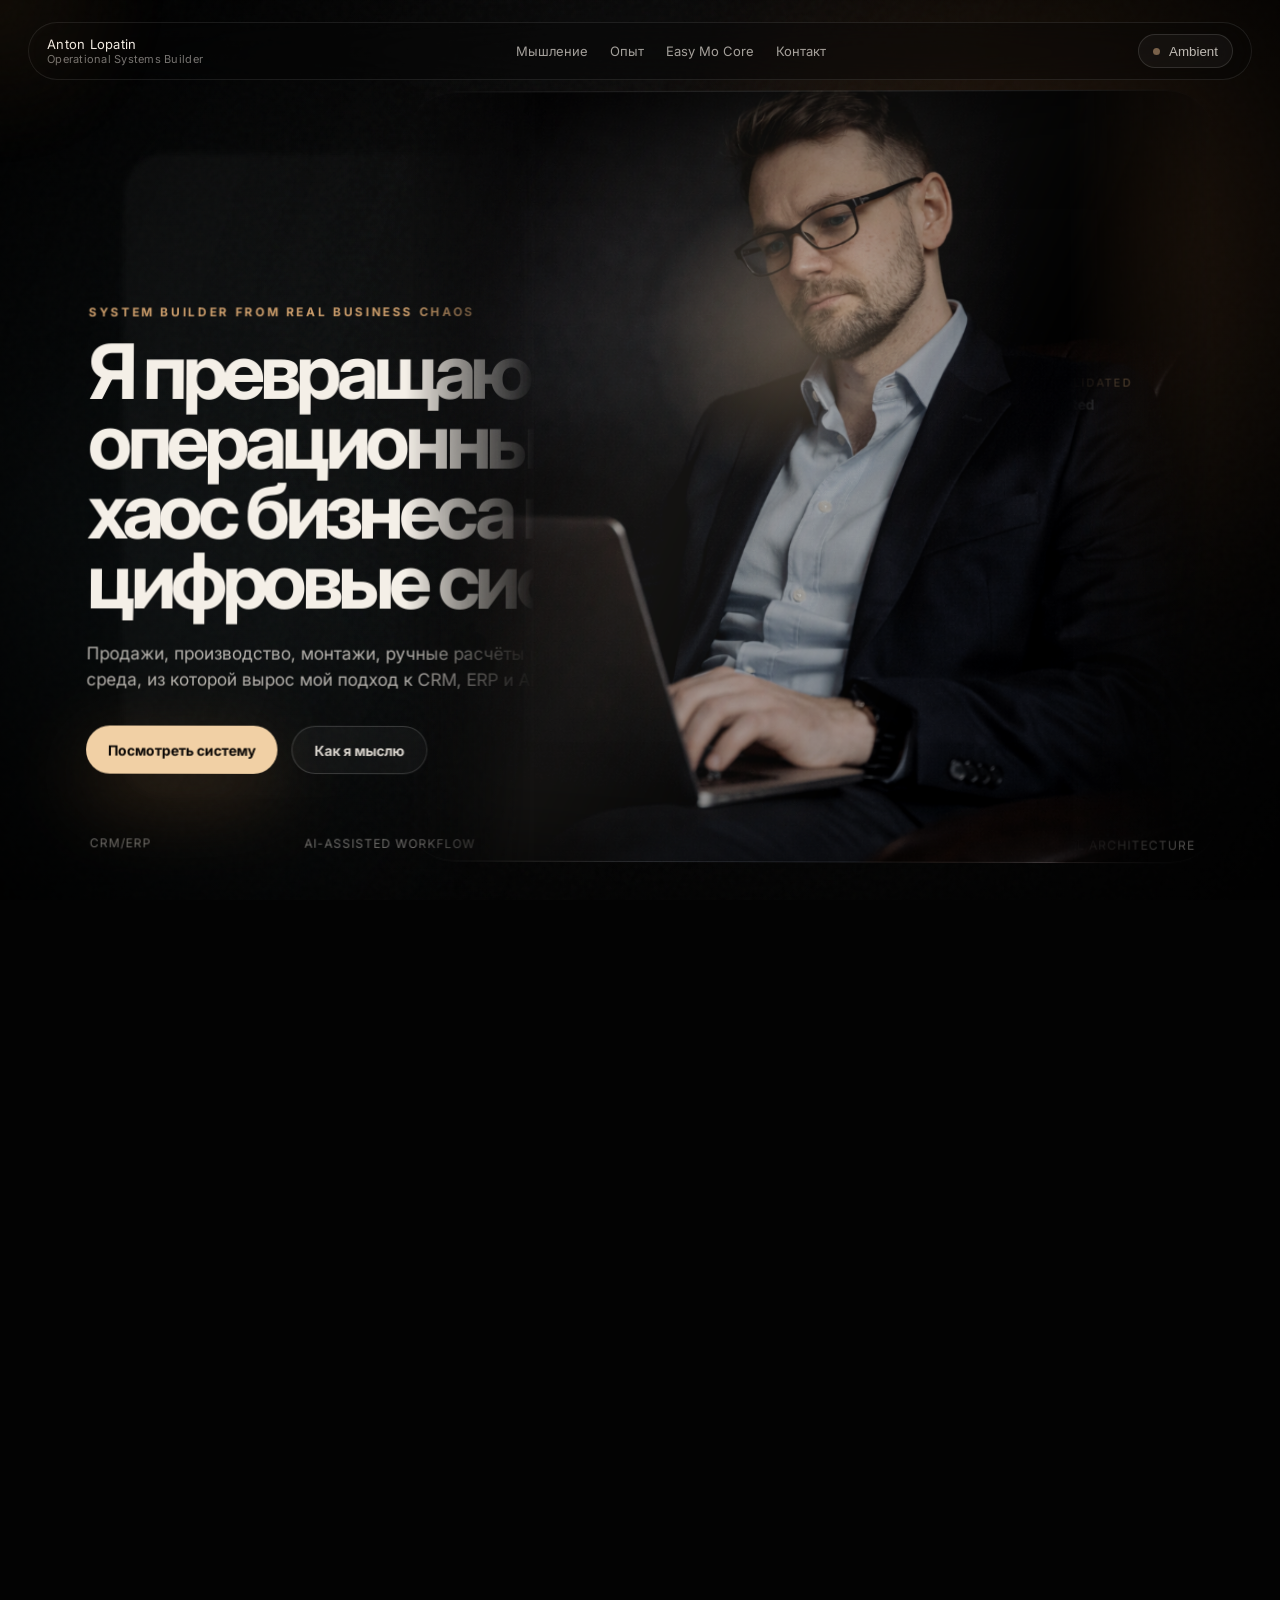
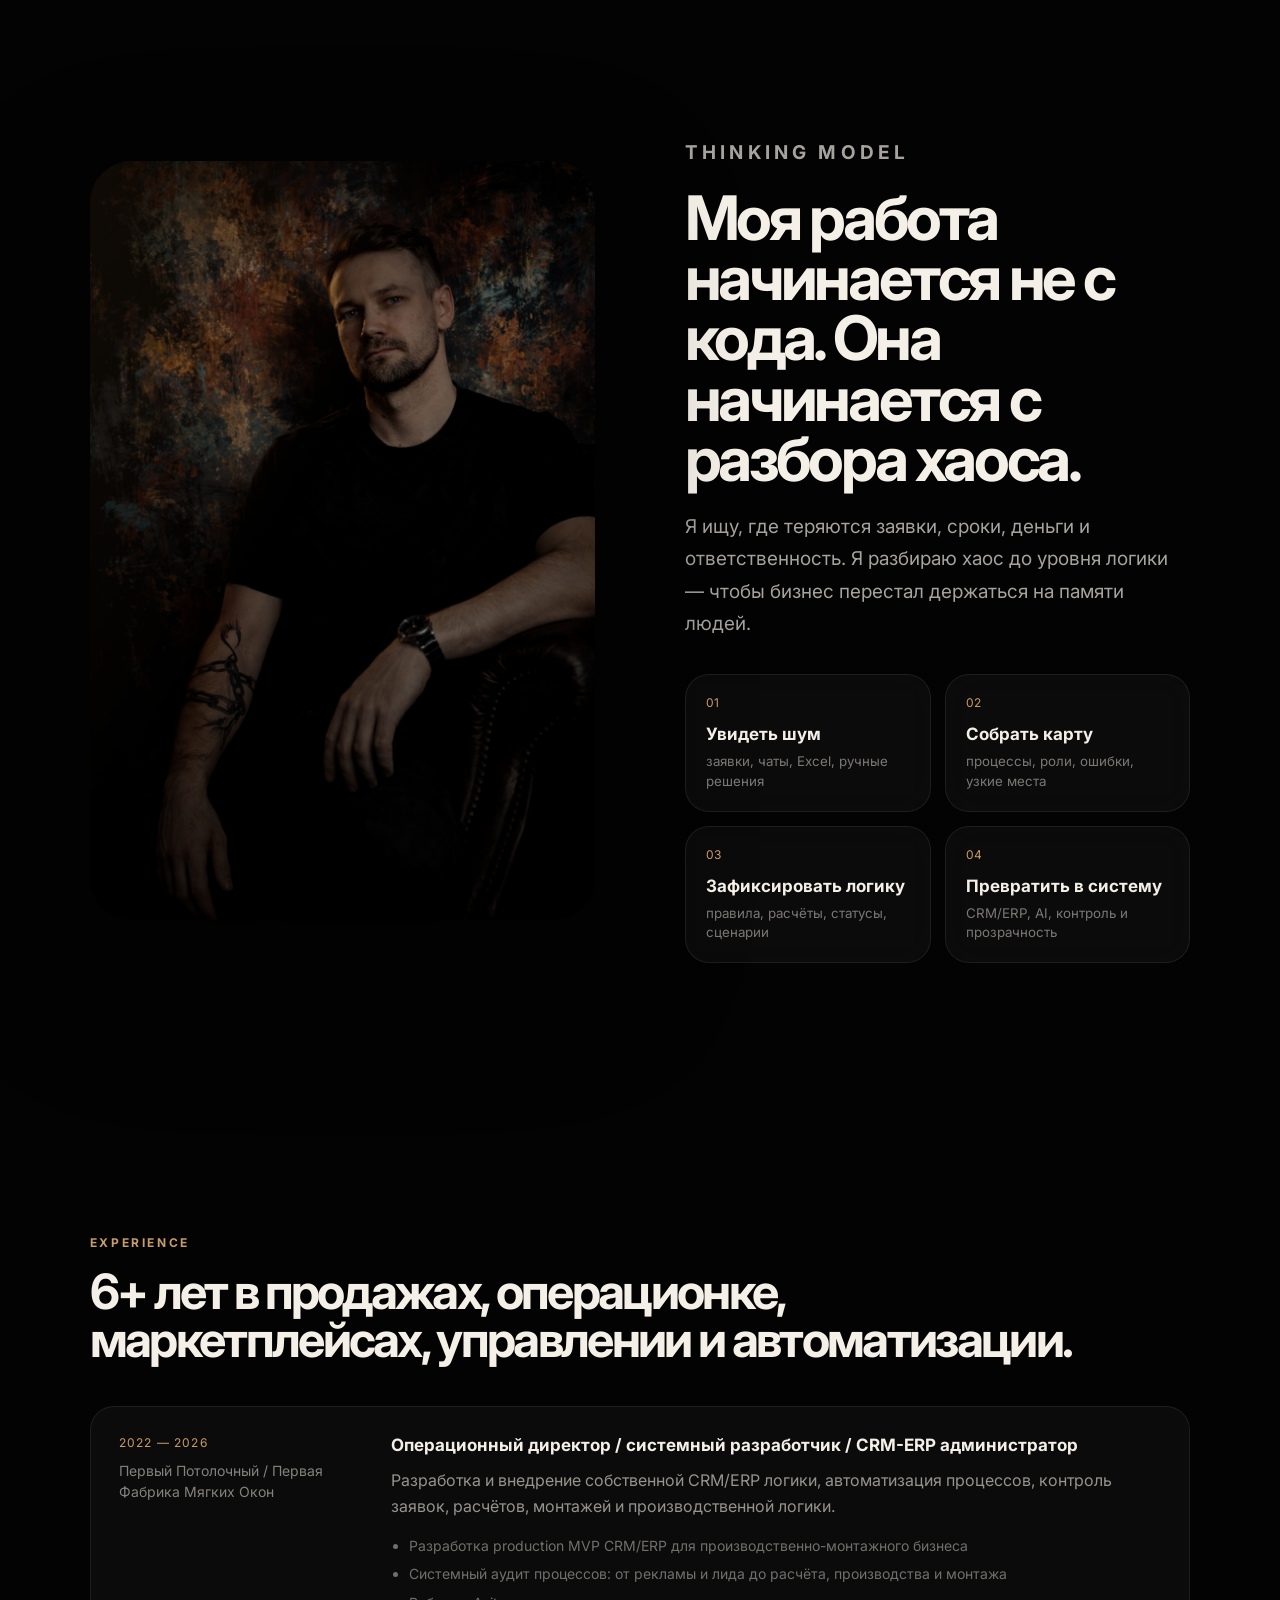
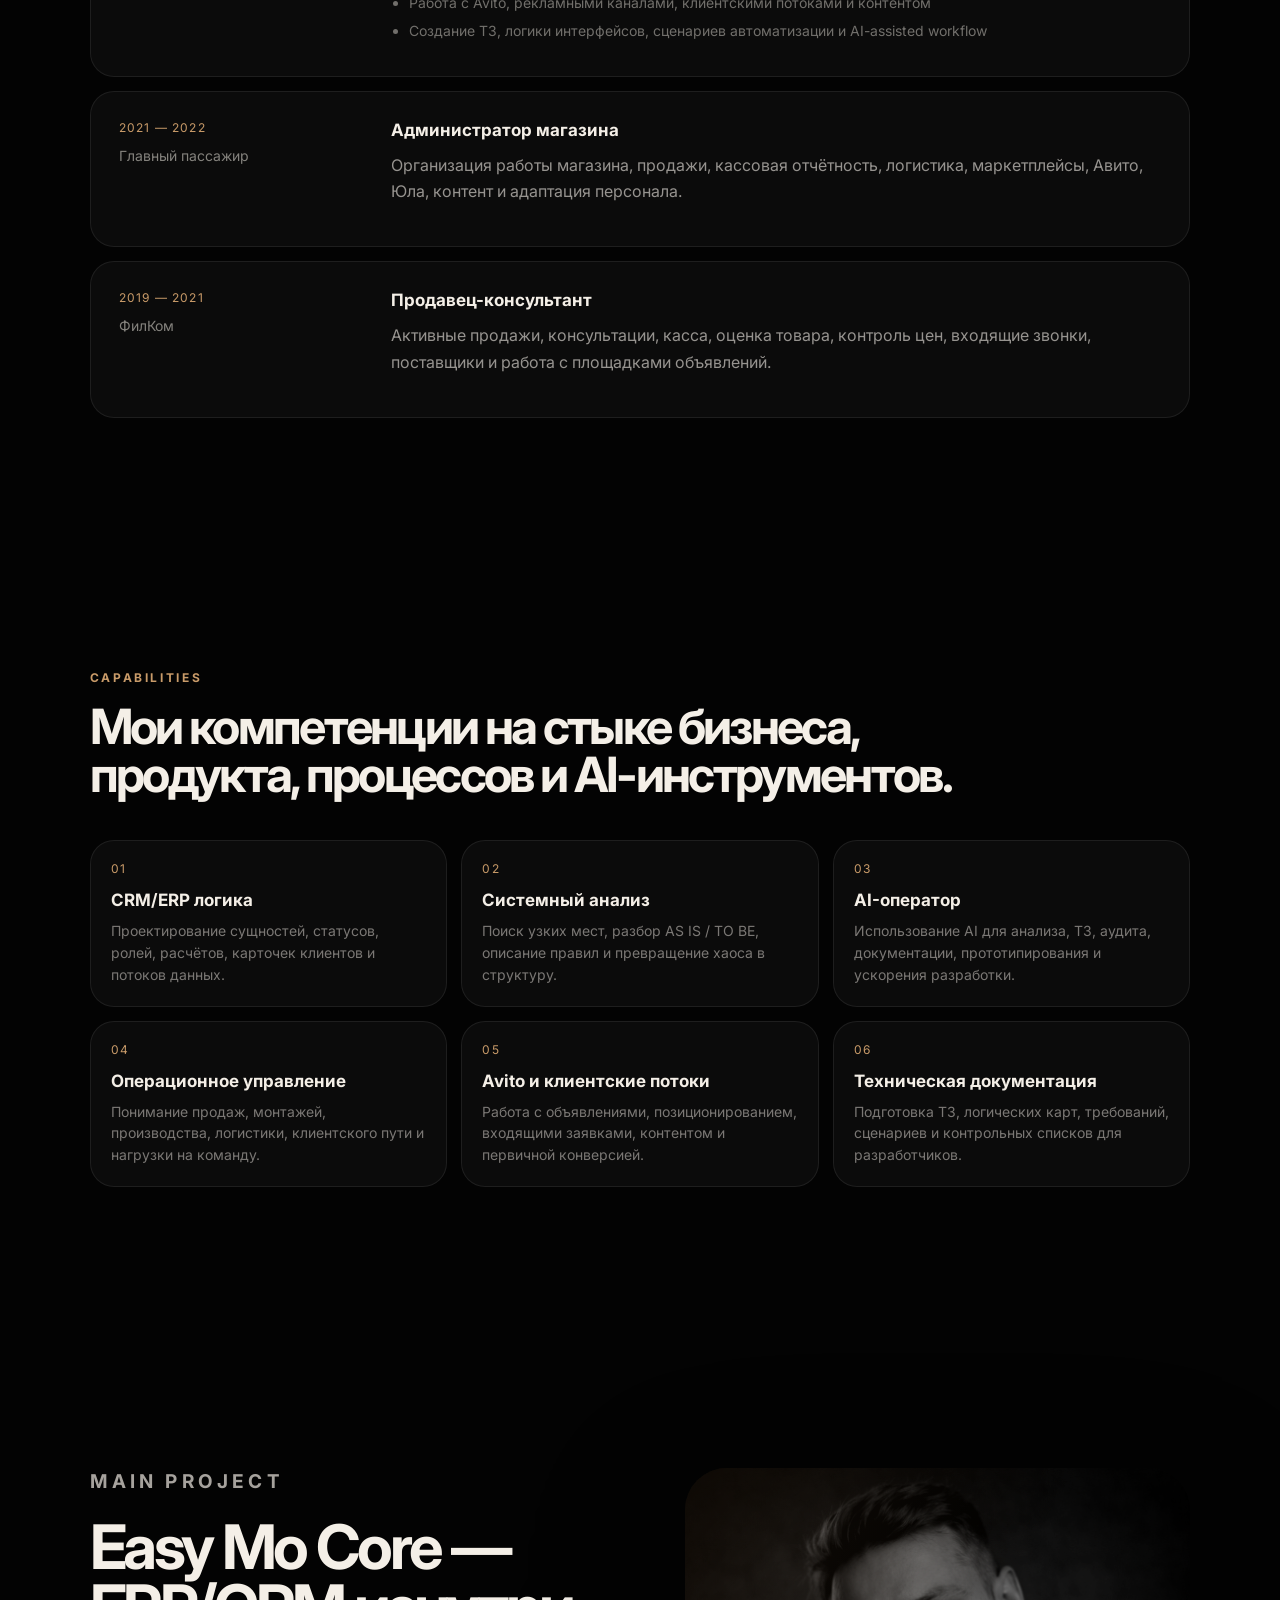
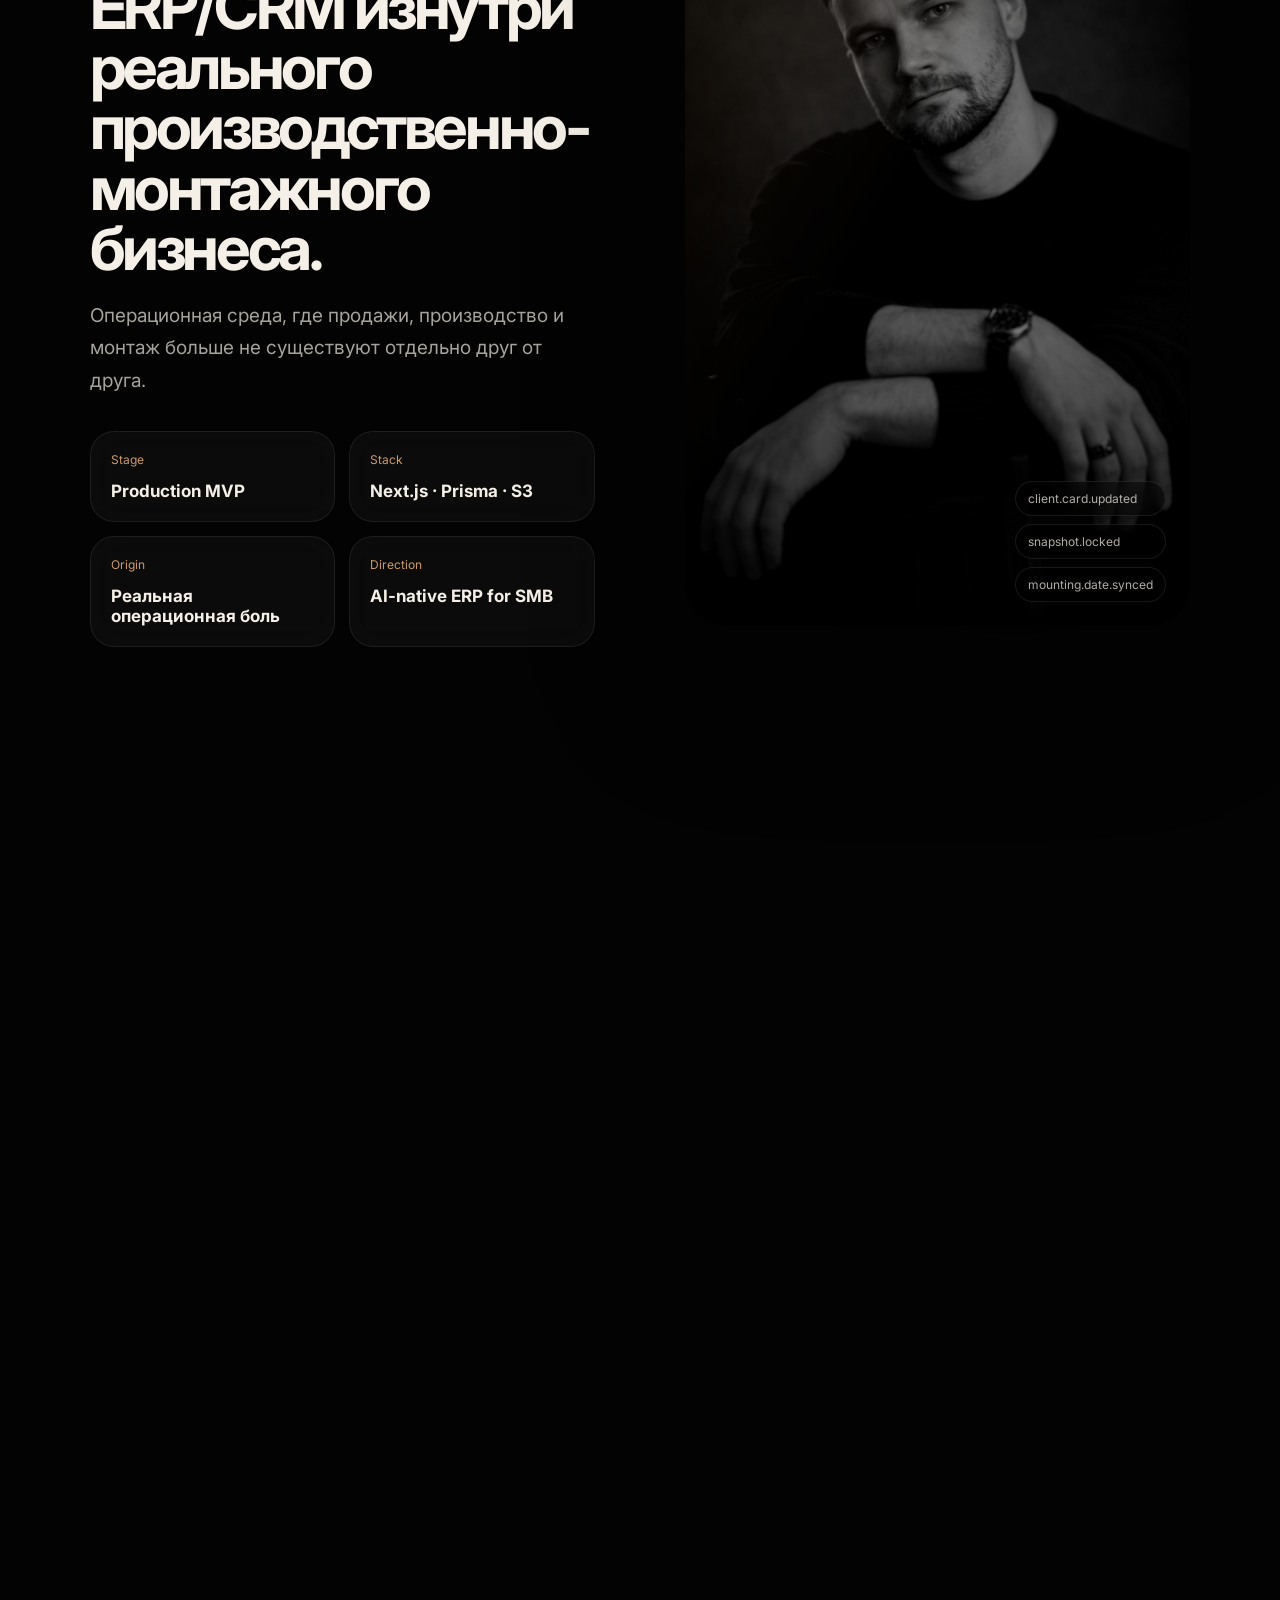
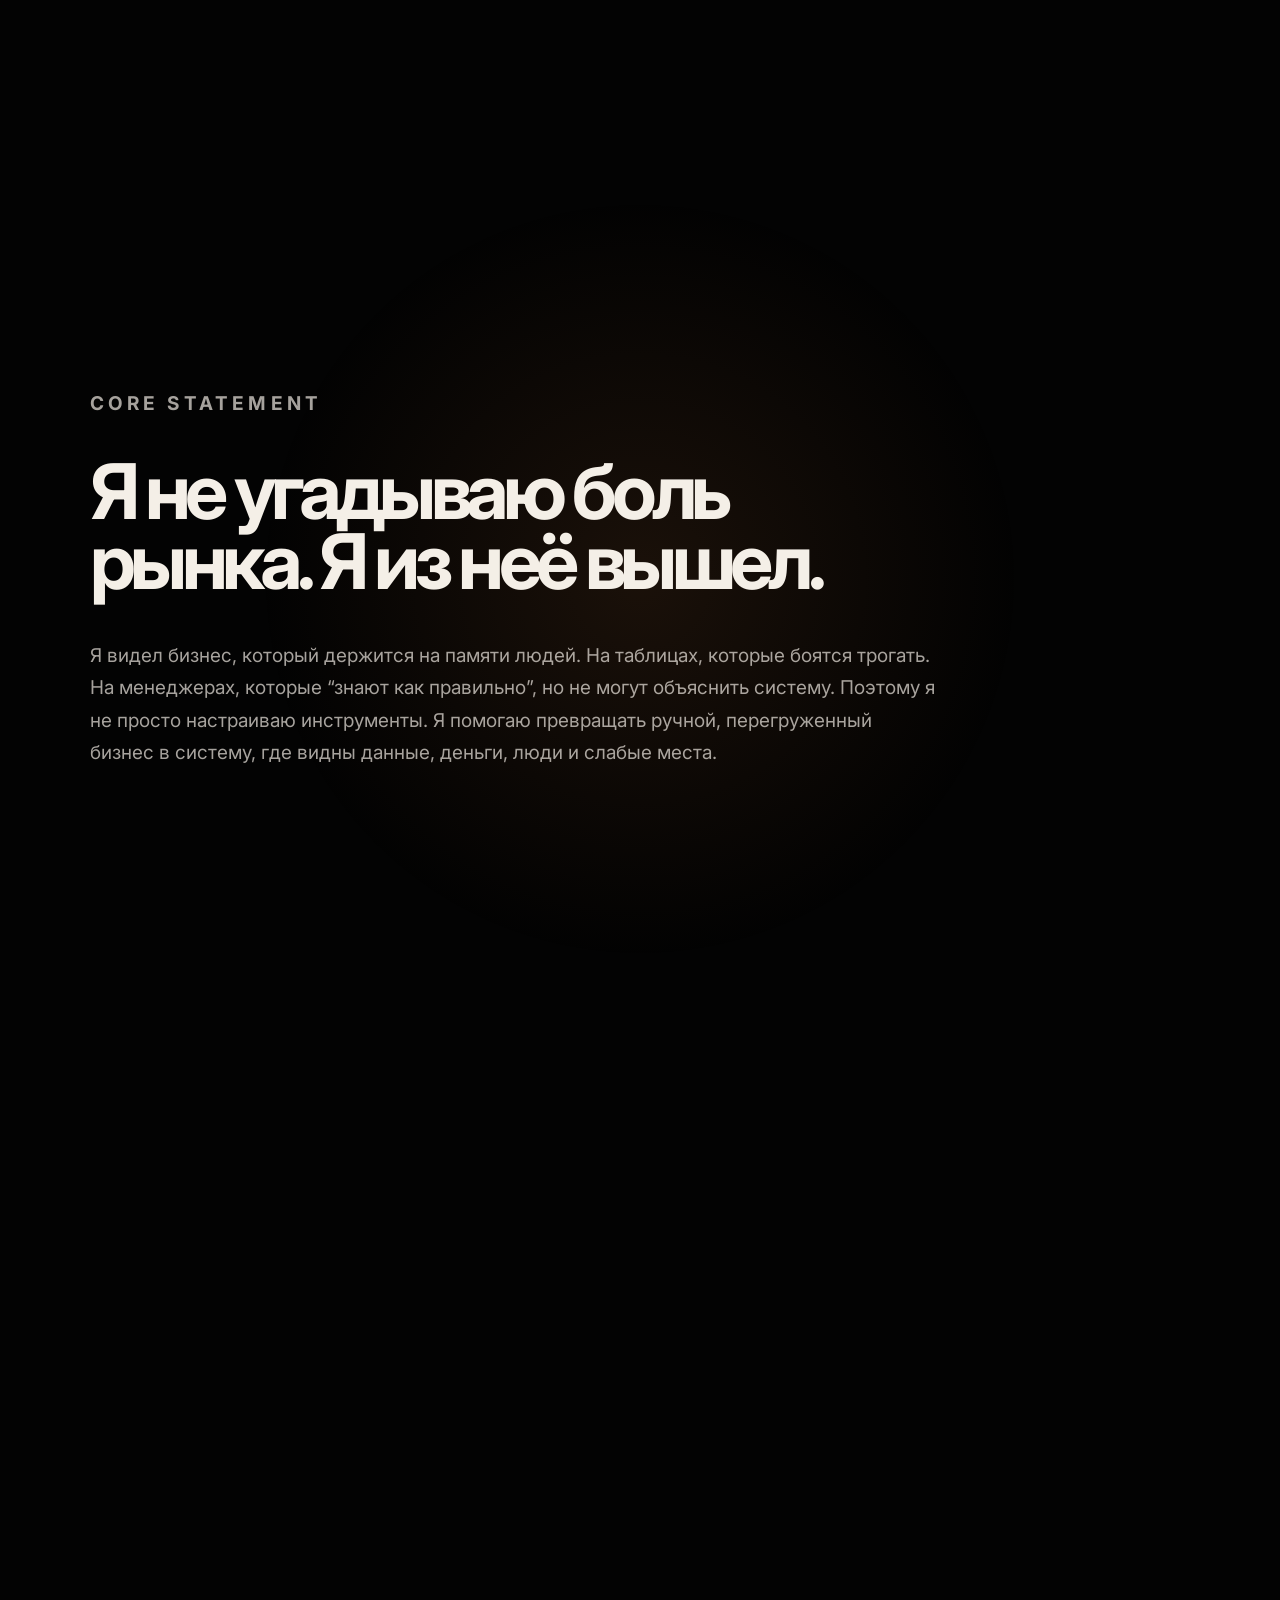
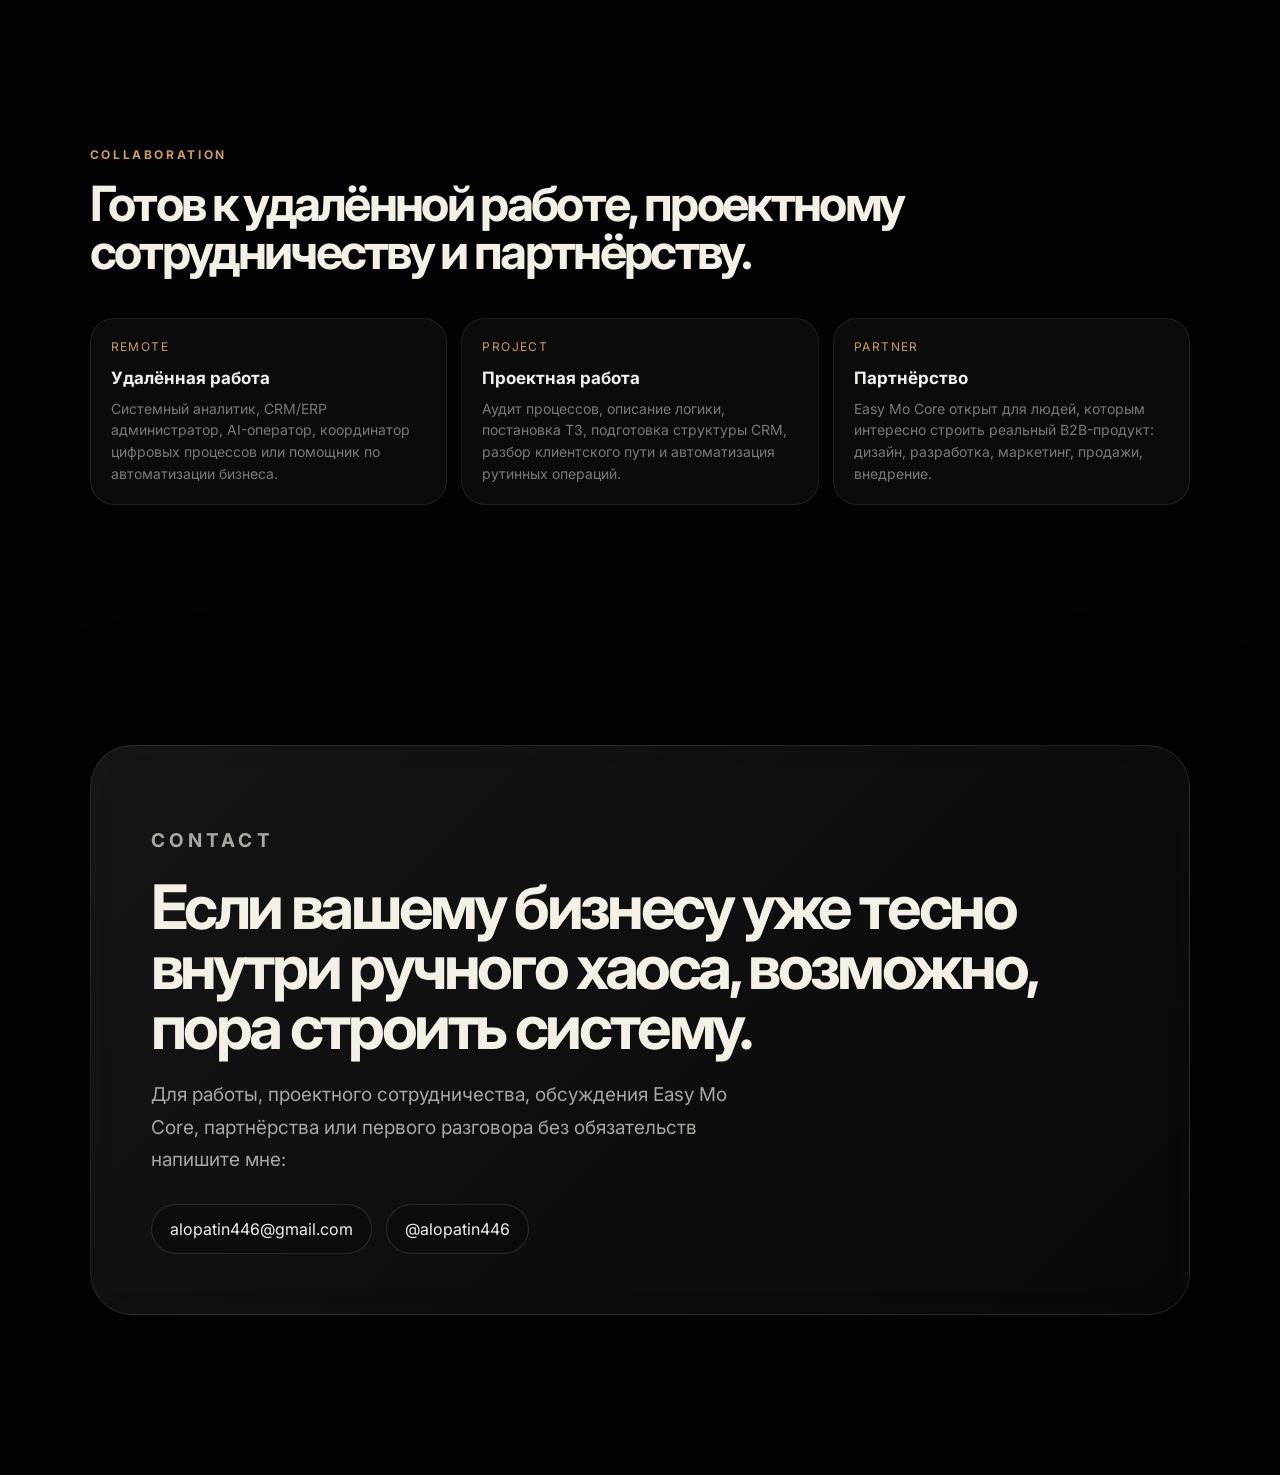
==== commit 98fb9fc4: "чуть поправили грамматику" ====
--- a/index.html
+++ b/index.html
@@ -1,15 +1,20 @@
 <!DOCTYPE html>
 <html lang="ru">
+
 <head>
   <meta charset="UTF-8" />
   <meta name="viewport" content="width=device-width, initial-scale=1.0" />
   <title>Антон Лопатин — Systems Builder</title>
-  <meta name="description" content="Cinematic digital presence Антона Лопатина: CRM/ERP, системный анализ, AI-оператор, операционная архитектура." />
+  <meta name="description"
+    content="Cinematic digital presence Антона Лопатина: CRM/ERP, системный анализ, AI-оператор, операционная архитектура." />
   <link rel="preconnect" href="https://fonts.googleapis.com">
   <link rel="preconnect" href="https://fonts.gstatic.com" crossorigin>
-  <link href="https://fonts.googleapis.com/css2?family=Inter:wght@400;500;600;700;800&family=Manrope:wght@400;500;600;700;800&display=swap" rel="stylesheet">
+  <link
+    href="https://fonts.googleapis.com/css2?family=Inter:wght@400;500;600;700;800&family=Manrope:wght@400;500;600;700;800&display=swap"
+    rel="stylesheet">
   <link rel="stylesheet" href="style.css" />
 </head>
+
 <body>
 
   <div class="prelude" id="prelude" aria-hidden="true">
@@ -85,8 +90,8 @@
             <p class="eyebrow reveal">System Builder from Real Business Chaos</p>
             <h1 class="reveal">Я превращаю операционный хаос бизнеса в цифровые системы.</h1>
             <p class="hero__lead reveal">
-              Продажи, производство, монтажи, Авито, ручные расчёты и управленческий шум —
-              это не теория. Это среда, из которой я собрал свой подход к CRM, ERP и AI-автоматизации.
+              Продажи, производство, монтажи, ручные расчёты и операционный шум —
+              среда, из которой вырос мой подход к CRM, ERP и AI-системам.
             </p>
             <div class="hero__actions reveal">
               <a class="button button--primary" href="#project">Посмотреть систему</a>
@@ -105,22 +110,26 @@
 
       <section class="sec-content" id="identity">
         <p class="eyebrow">Identity</p>
-        <h2 class="sec-h2">Не классический разработчик. Не теоретик. Практический системный человек.</h2>
+        <h2 class="sec-h2">Не классический разработчик. Не теоретик. Не консультант из презентаций. А системный человек
+          из реального операционного хаоса.</h2>
         <div class="triple-grid">
           <article>
             <span class="sc-num">I</span>
             <strong class="sc-title">Видел бизнес снизу</strong>
-            <small class="sc-body">Продажи, клиенты, касса, контент, маркетплейсы, Авито, входящие звонки и ежедневная операционная рутина.</small>
+            <small class="sc-body">Продажи, клиенты, касса, контент, маркетплейсы, Авито, входящие звонки и ежедневная
+              операционная рутина.</small>
           </article>
           <article>
             <span class="sc-num">II</span>
             <strong class="sc-title">Видел бизнес изнутри</strong>
-            <small class="sc-body">Замеры, монтажи, производство, ошибки менеджеров, ручные расчёты, потерянные заявки и решения, которые держатся на памяти людей.</small>
+            <small class="sc-body">Замеры, монтажи, производство, ошибки менеджеров, ручные расчёты, потерянные заявки и
+              решения, которые держатся на памяти людей.</small>
           </article>
           <article>
             <span class="sc-num">III</span>
             <strong class="sc-title">Начал собирать систему</strong>
-            <small class="sc-body">Не потому что модно. Потому что готового инструмента для реальной производственно-монтажной логики я не нашёл.</small>
+            <small class="sc-body">Не потому что модно. Потому что готового инструмента для реальной
+              производственно-монтажной логики я не нашёл.</small>
           </article>
         </div>
       </section>
@@ -133,14 +142,18 @@
           <p class="eyebrow">Thinking model</p>
           <h2>Моя работа начинается не с кода. Она начинается с разбора хаоса.</h2>
           <p>
-            Я ищу, где теряются заявки, сроки, деньги и ответственность. Потом раскладываю процесс
-            на правила, роли, статусы, данные и интерфейсы — чтобы бизнес перестал держаться на памяти людей.
+            Я ищу, где теряются заявки, сроки, деньги и ответственность. Я разбираю хаос до уровня логики —
+            чтобы бизнес перестал держаться на памяти людей.
           </p>
           <div class="flow">
-            <article><span>01</span><strong>Увидеть шум</strong><small>заявки, чаты, Excel, ручные решения</small></article>
-            <article><span>02</span><strong>Собрать карту</strong><small>процессы, роли, ошибки, узкие места</small></article>
-            <article><span>03</span><strong>Зафиксировать логику</strong><small>правила, расчёты, статусы, сценарии</small></article>
-            <article><span>04</span><strong>Превратить в систему</strong><small>CRM/ERP, AI, контроль и прозрачность</small></article>
+            <article><span>01</span><strong>Увидеть шум</strong><small>заявки, чаты, Excel, ручные решения</small>
+            </article>
+            <article><span>02</span><strong>Собрать карту</strong><small>процессы, роли, ошибки, узкие места</small>
+            </article>
+            <article><span>03</span><strong>Зафиксировать логику</strong><small>правила, расчёты, статусы,
+                сценарии</small></article>
+            <article><span>04</span><strong>Превратить в систему</strong><small>CRM/ERP, AI, контроль и
+                прозрачность</small></article>
           </div>
         </div>
       </section>
@@ -157,7 +170,8 @@
             </div>
             <div class="exp-item__body">
               <strong>Операционный директор / системный разработчик / CRM-ERP администратор</strong>
-              <p>Разработка и внедрение собственной CRM/ERP логики, автоматизация процессов, контроль заявок, расчётов, монтажей и производственной логики.</p>
+              <p>Разработка и внедрение собственной CRM/ERP логики, автоматизация процессов, контроль заявок, расчётов,
+                монтажей и производственной логики.</p>
               <ul>
                 <li>Разработка production MVP CRM/ERP для производственно-монтажного бизнеса</li>
                 <li>Системный аудит процессов: от рекламы и лида до расчёта, производства и монтажа</li>
@@ -174,7 +188,8 @@
             </div>
             <div class="exp-item__body">
               <strong>Администратор магазина</strong>
-              <p>Организация работы магазина, продажи, кассовая отчётность, логистика, маркетплейсы, Авито, Юла, контент и адаптация персонала.</p>
+              <p>Организация работы магазина, продажи, кассовая отчётность, логистика, маркетплейсы, Авито, Юла, контент
+                и адаптация персонала.</p>
             </div>
           </article>
 
@@ -185,7 +200,8 @@
             </div>
             <div class="exp-item__body">
               <strong>Продавец-консультант</strong>
-              <p>Активные продажи, консультации, касса, оценка товара, контроль цен, входящие звонки, поставщики и работа с площадками объявлений.</p>
+              <p>Активные продажи, консультации, касса, оценка товара, контроль цен, входящие звонки, поставщики и
+                работа с площадками объявлений.</p>
             </div>
           </article>
 
@@ -199,32 +215,38 @@
           <article>
             <span class="sc-num">01</span>
             <strong class="sc-title">CRM/ERP логика</strong>
-            <small class="sc-body">Проектирование сущностей, статусов, ролей, расчётов, карточек клиентов и потоков данных.</small>
+            <small class="sc-body">Проектирование сущностей, статусов, ролей, расчётов, карточек клиентов и потоков
+              данных.</small>
           </article>
           <article>
             <span class="sc-num">02</span>
             <strong class="sc-title">Системный анализ</strong>
-            <small class="sc-body">Поиск узких мест, разбор AS IS / TO BE, описание правил и превращение хаоса в структуру.</small>
+            <small class="sc-body">Поиск узких мест, разбор AS IS / TO BE, описание правил и превращение хаоса в
+              структуру.</small>
           </article>
           <article>
             <span class="sc-num">03</span>
             <strong class="sc-title">AI-оператор</strong>
-            <small class="sc-body">Использование AI для анализа, ТЗ, аудита, документации, прототипирования и ускорения разработки.</small>
+            <small class="sc-body">Использование AI для анализа, ТЗ, аудита, документации, прототипирования и ускорения
+              разработки.</small>
           </article>
           <article>
             <span class="sc-num">04</span>
             <strong class="sc-title">Операционное управление</strong>
-            <small class="sc-body">Понимание продаж, монтажей, производства, логистики, клиентского пути и нагрузки на команду.</small>
+            <small class="sc-body">Понимание продаж, монтажей, производства, логистики, клиентского пути и нагрузки на
+              команду.</small>
           </article>
           <article>
             <span class="sc-num">05</span>
             <strong class="sc-title">Avito и клиентские потоки</strong>
-            <small class="sc-body">Работа с объявлениями, позиционированием, входящими заявками, контентом и первичной конверсией.</small>
+            <small class="sc-body">Работа с объявлениями, позиционированием, входящими заявками, контентом и первичной
+              конверсией.</small>
           </article>
           <article>
             <span class="sc-num">06</span>
             <strong class="sc-title">Техническая документация</strong>
-            <small class="sc-body">Подготовка ТЗ, логических карт, требований, сценариев и контрольных списков для разработчиков.</small>
+            <small class="sc-body">Подготовка ТЗ, логических карт, требований, сценариев и контрольных списков для
+              разработчиков.</small>
           </article>
         </div>
       </section>
@@ -234,8 +256,7 @@
           <p class="eyebrow">Main project</p>
           <h2>Easy Mo Core — ERP/CRM изнутри реального производственно-монтажного бизнеса.</h2>
           <p>
-            Система связывает клиента, замер, расчёт, производство, монтаж, файлы, статусы,
-            себестоимость и прибыль в одну управляемую среду.
+            Операционная среда, где продажи, производство и монтаж больше не существуют отдельно друг от друга.
           </p>
           <div class="project-grid">
             <article><span>Stage</span><strong>Production MVP</strong></article>
@@ -265,7 +286,8 @@
             </div>
             <div class="exp-item__body">
               <strong>История, статусы и файлы в одном месте</strong>
-              <p>Полная карточка с хронологией заказов, вложенными файлами, статусами и коммуникацией. Ничего не теряется — всё остаётся привязанным к клиенту.</p>
+              <p>Полная карточка с хронологией заказов, вложенными файлами, статусами и коммуникацией. Ничего не
+                теряется — всё остаётся привязанным к клиенту.</p>
             </div>
           </article>
           <article class="exp-item">
@@ -275,7 +297,8 @@
             </div>
             <div class="exp-item__body">
               <strong>Расчёт стоимости, себестоимости и прибыли по каждому заказу</strong>
-              <p>Автоматический расчёт по размерам, геометрии, материалам и крепежу. Контроль перерасхода и прибыли. Исторические заказы защищены от пересчёта при изменении цен.</p>
+              <p>Автоматический расчёт по размерам, геометрии, материалам и крепежу. Контроль перерасхода и прибыли.
+                Исторические заказы защищены от пересчёта при изменении цен.</p>
             </div>
           </article>
           <article class="exp-item">
@@ -285,7 +308,8 @@
             </div>
             <div class="exp-item__body">
               <strong>Kanban, архив, поиск, календарь монтажей и загрузка файлов</strong>
-              <p>Полный цикл от замера до монтажа в одной логике. Статусы синхронизированы между отделами — производство видит то же, что видят продажи.</p>
+              <p>Полный цикл от замера до монтажа в одной логике. Статусы синхронизированы между отделами — производство
+                видит то же, что видят продажи.</p>
             </div>
           </article>
         </div>
@@ -303,8 +327,11 @@
         <p class="eyebrow">Core statement</p>
         <h2>Я не угадываю боль рынка. Я из неё вышел.</h2>
         <p>
-          Поэтому я не просто настраиваю инструменты. Я помогаю превращать ручной,
-          перегруженный бизнес в систему, где видны данные, деньги, люди и слабые места.
+          Я видел бизнес, который держится на памяти людей.
+          На таблицах, которые боятся трогать.
+          На менеджерах, которые “знают как правильно”, но не могут объяснить систему. Поэтому я не просто настраиваю
+          инструменты. Я помогаю превращать ручной, перегруженный бизнес в систему, где видны данные, деньги, люди и
+          слабые места.
         </p>
       </section>
 
@@ -315,17 +342,20 @@
           <article>
             <span class="sc-num">Проблема</span>
             <strong class="sc-title">Excel, чаты и ручная логика</strong>
-            <small class="sc-body">Потерянные заявки, забытые клиенты, монтажи без прозрачности, производство без связки с продажами. Бизнес работает на героизме конкретных людей, а не на системе.</small>
+            <small class="sc-body">Потерянные заявки, забытые клиенты, монтажи без прозрачности, производство без связки
+              с продажами. Бизнес работает на героизме конкретных людей, а не на системе.</small>
           </article>
           <article>
             <span class="sc-num">Логика</span>
             <strong class="sc-title">Сначала понять, потом строить</strong>
-            <small class="sc-body">Сначала — реальный процесс. Потом — правила. Потом — система, где данные проходят через бизнес без потерь и без ручного контроля на каждом шагу.</small>
+            <small class="sc-body">Сначала — реальный процесс. Потом — правила. Потом — система, где данные проходят
+              через бизнес без потерь и без ручного контроля на каждом шагу.</small>
           </article>
           <article>
             <span class="sc-num">Вектор</span>
             <strong class="sc-title">AI-native ERP для обычного предпринимателя</strong>
-            <small class="sc-body">Среда, которая помогает видеть бизнес целиком — заявки, деньги, производство, монтажи, маржу — и управлять им без армии аналитиков.</small>
+            <small class="sc-body">Среда, которая помогает видеть бизнес целиком — заявки, деньги, производство,
+              монтажи, маржу — и управлять им без армии аналитиков.</small>
           </article>
         </div>
       </section>
@@ -337,17 +367,20 @@
           <article>
             <span class="sc-num">Remote</span>
             <strong class="sc-title">Удалённая работа</strong>
-            <small class="sc-body">Системный аналитик, CRM/ERP администратор, AI-оператор, координатор цифровых процессов или помощник по автоматизации бизнеса.</small>
+            <small class="sc-body">Системный аналитик, CRM/ERP администратор, AI-оператор, координатор цифровых
+              процессов или помощник по автоматизации бизнеса.</small>
           </article>
           <article>
             <span class="sc-num">Project</span>
             <strong class="sc-title">Проектная работа</strong>
-            <small class="sc-body">Аудит процессов, описание логики, постановка ТЗ, подготовка структуры CRM, разбор клиентского пути и автоматизация рутинных операций.</small>
+            <small class="sc-body">Аудит процессов, описание логики, постановка ТЗ, подготовка структуры CRM, разбор
+              клиентского пути и автоматизация рутинных операций.</small>
           </article>
           <article>
             <span class="sc-num">Partner</span>
             <strong class="sc-title">Партнёрство</strong>
-            <small class="sc-body">Easy Mo Core открыт для людей, которым интересно строить реальный B2B-продукт: дизайн, разработка, маркетинг, продажи, внедрение.</small>
+            <small class="sc-body">Easy Mo Core открыт для людей, которым интересно строить реальный B2B-продукт:
+              дизайн, разработка, маркетинг, продажи, внедрение.</small>
           </article>
         </div>
       </section>
@@ -355,8 +388,9 @@
       <section class="contact" id="contact">
         <div class="contact__panel">
           <p class="eyebrow">Contact</p>
-          <h2>Если вам нужен человек, который умеет разбирать хаос и собирать систему — напишите мне.</h2>
-          <p class="contact__sub">Для работы, проектного сотрудничества, обсуждения Easy Mo Core, партнёрства или первого разговора без обязательств.</p>
+          <h2>Если вашему бизнесу уже тесно внутри ручного хаоса, возможно, пора строить систему.</h2>
+          <p class="contact__sub">Для работы, проектного сотрудничества, обсуждения Easy Mo Core, партнёрства или
+            первого разговора без обязательств напишите мне:</p>
           <div class="contact__links">
             <a href="mailto:alopatin446@gmail.com">alopatin446@gmail.com</a>
             <a href="https://t.me/alopatin446" target="_blank" rel="noreferrer">@alopatin446</a>
@@ -369,4 +403,5 @@
 
   <script src="animation.js"></script>
 </body>
+
 </html>
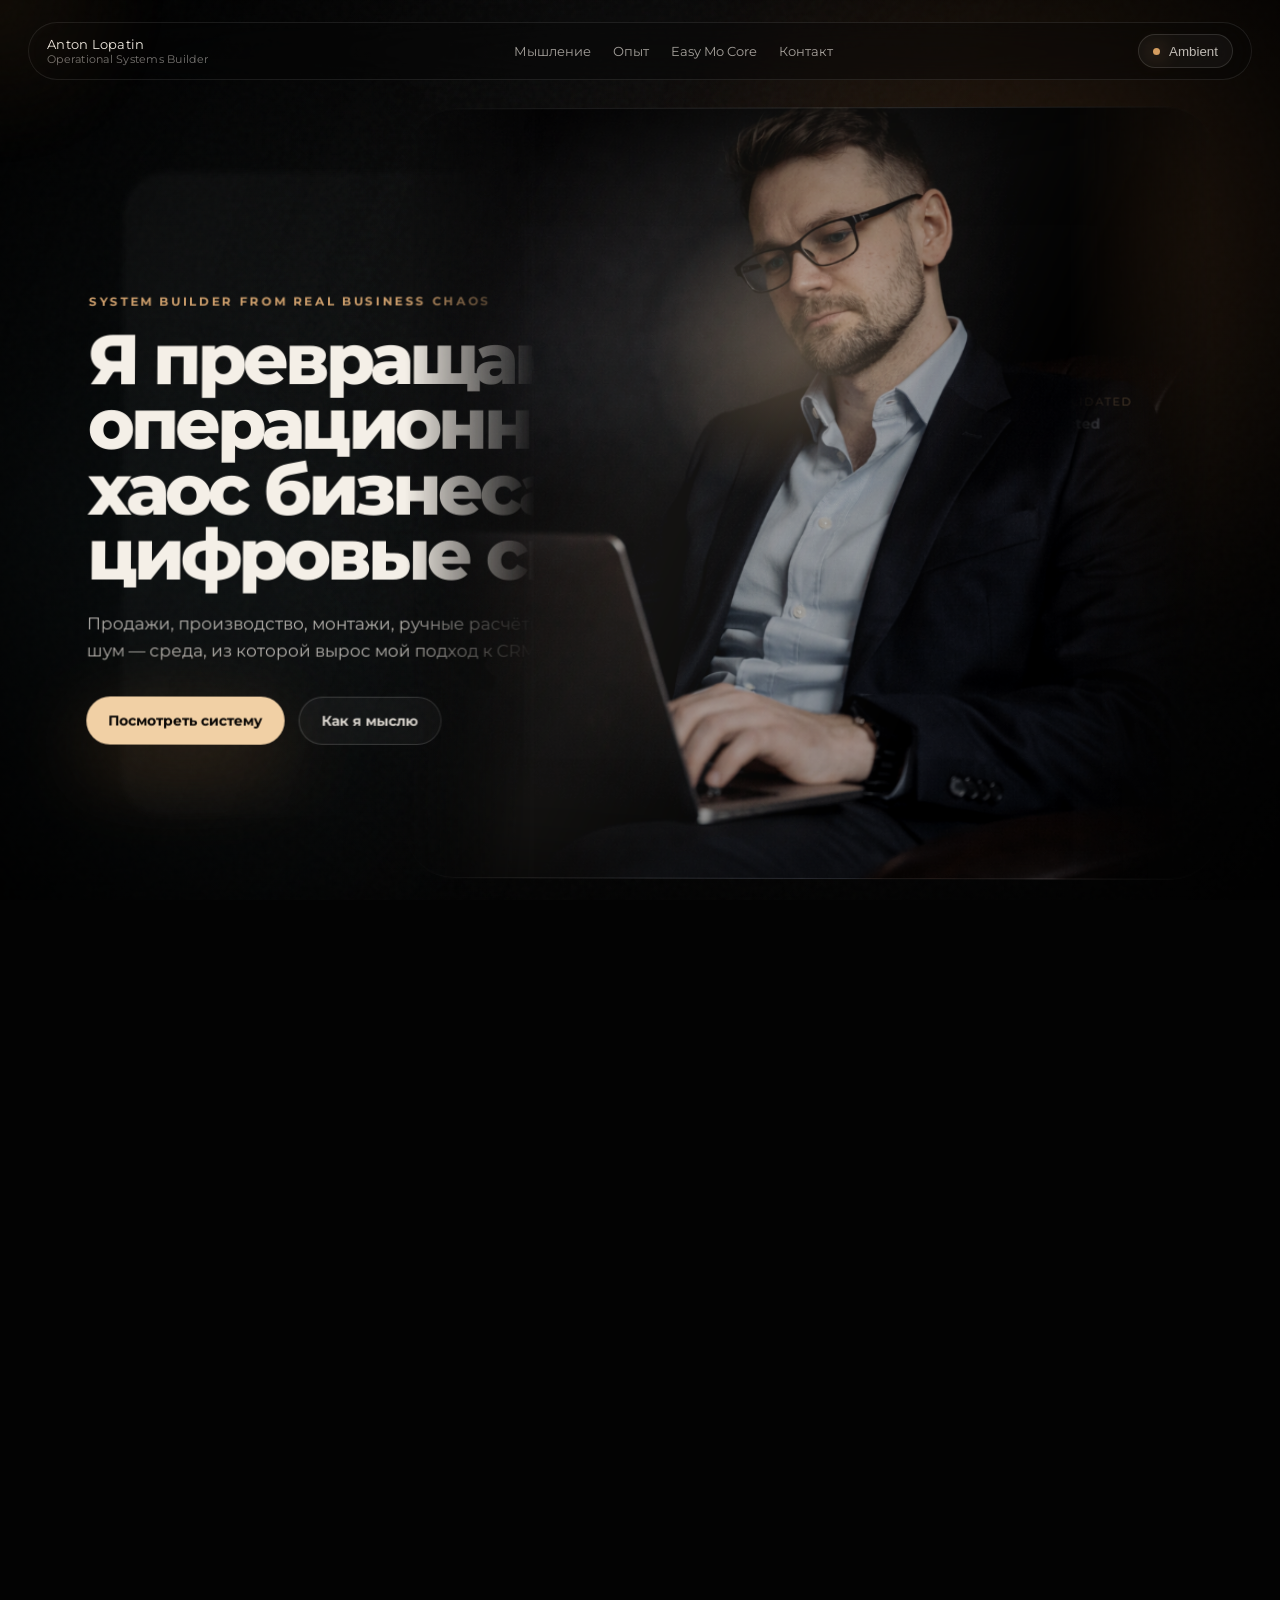
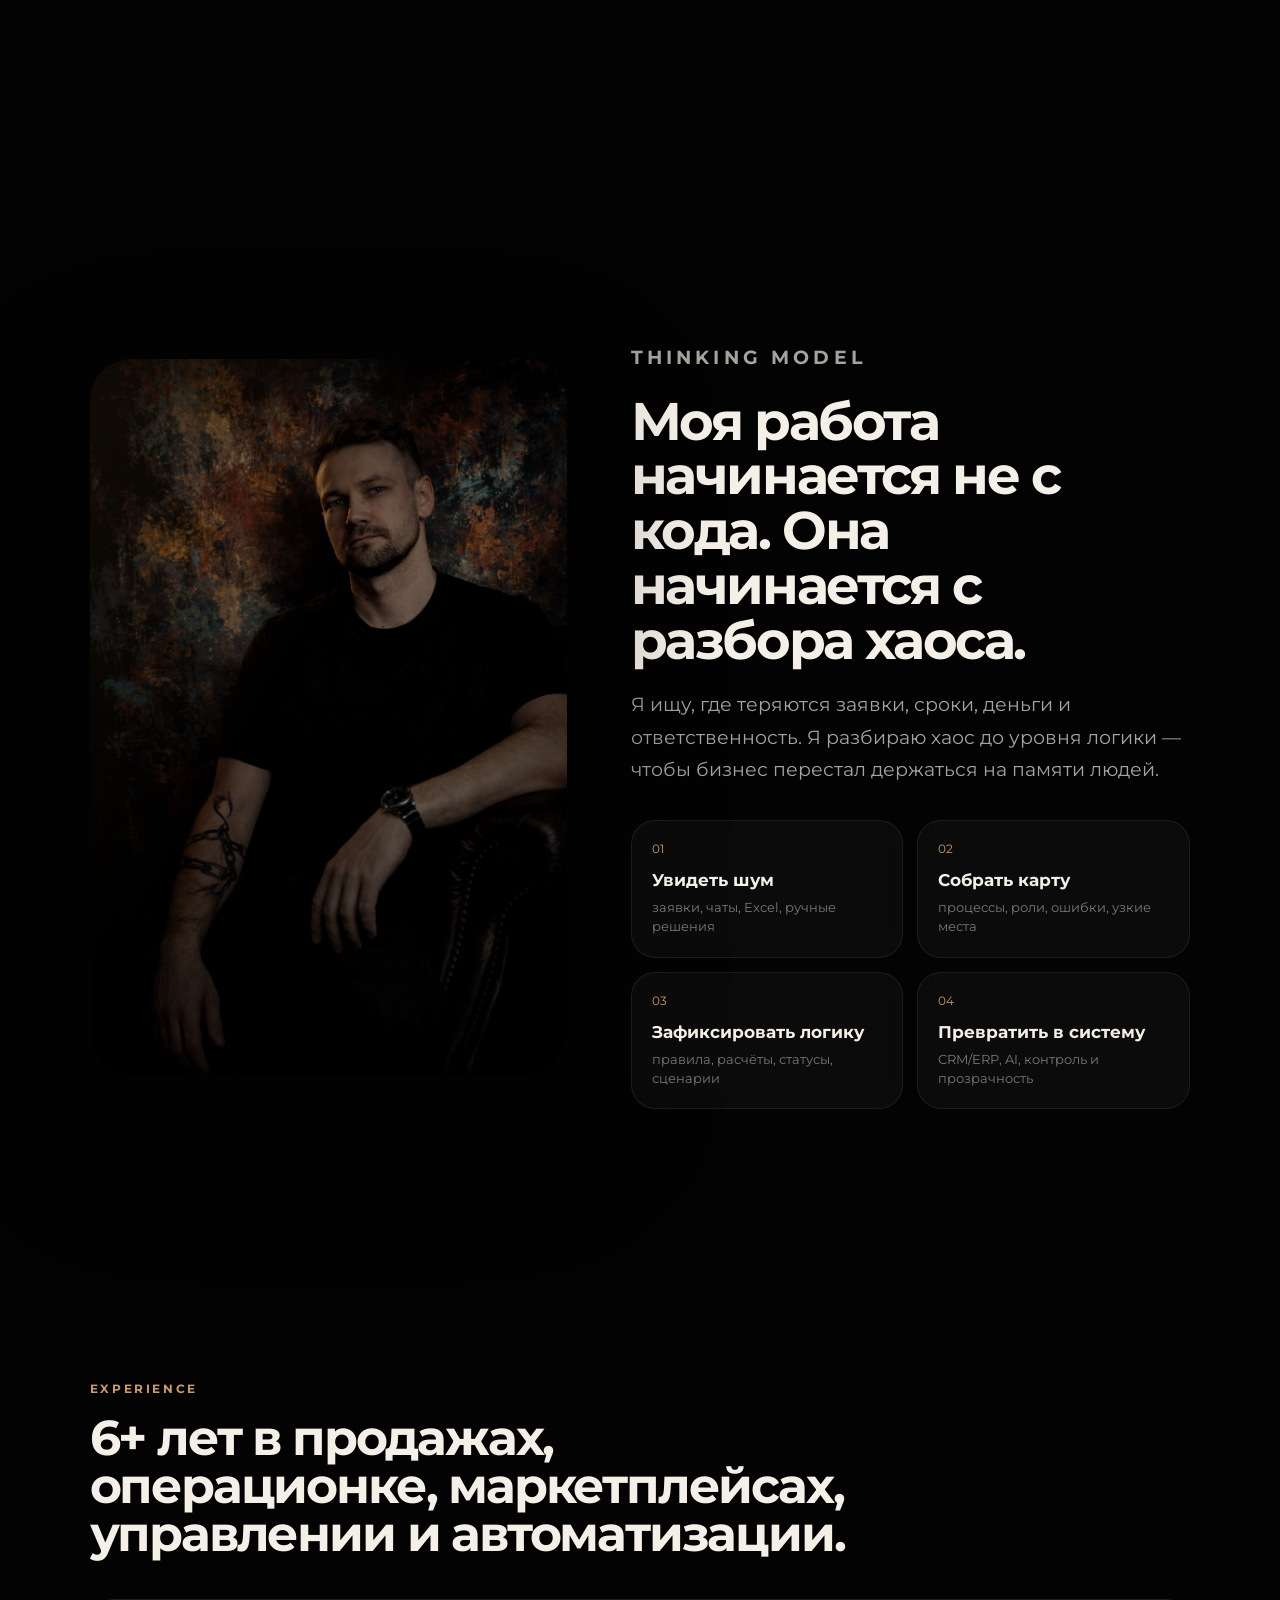
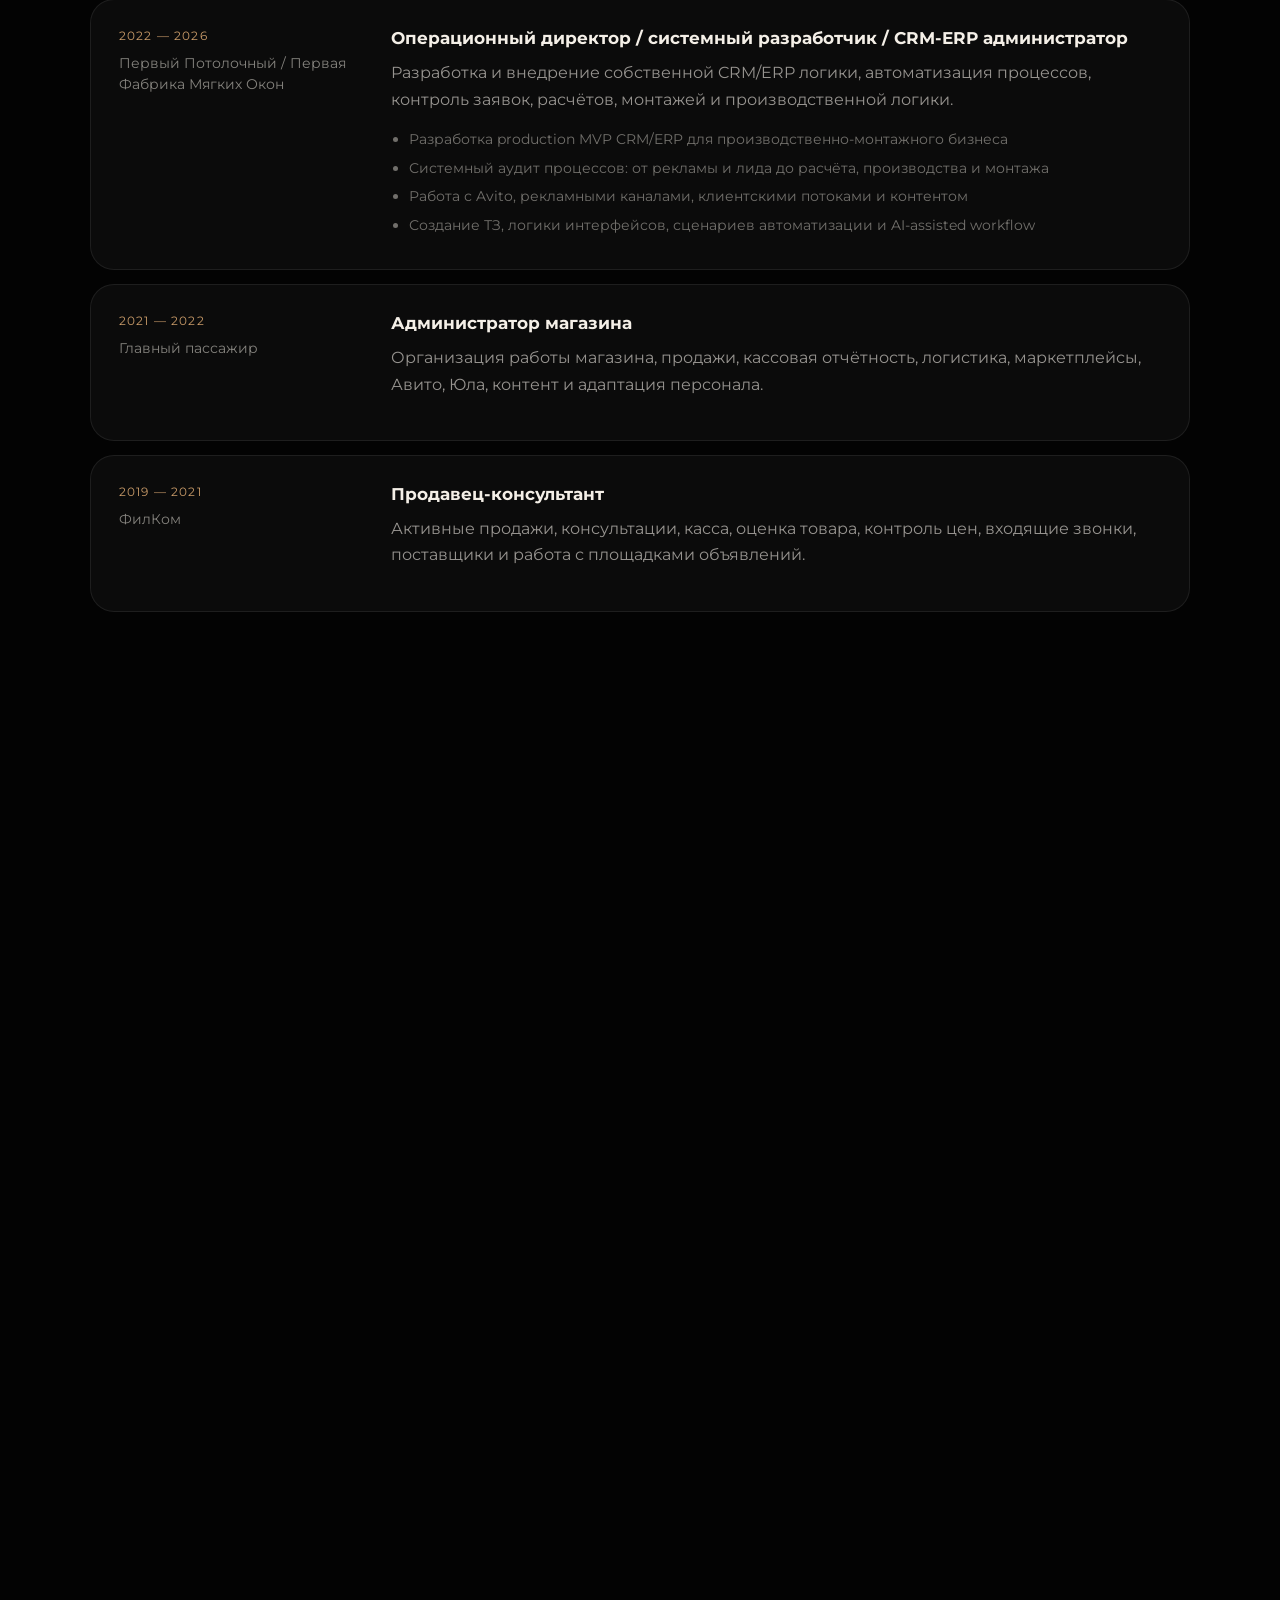
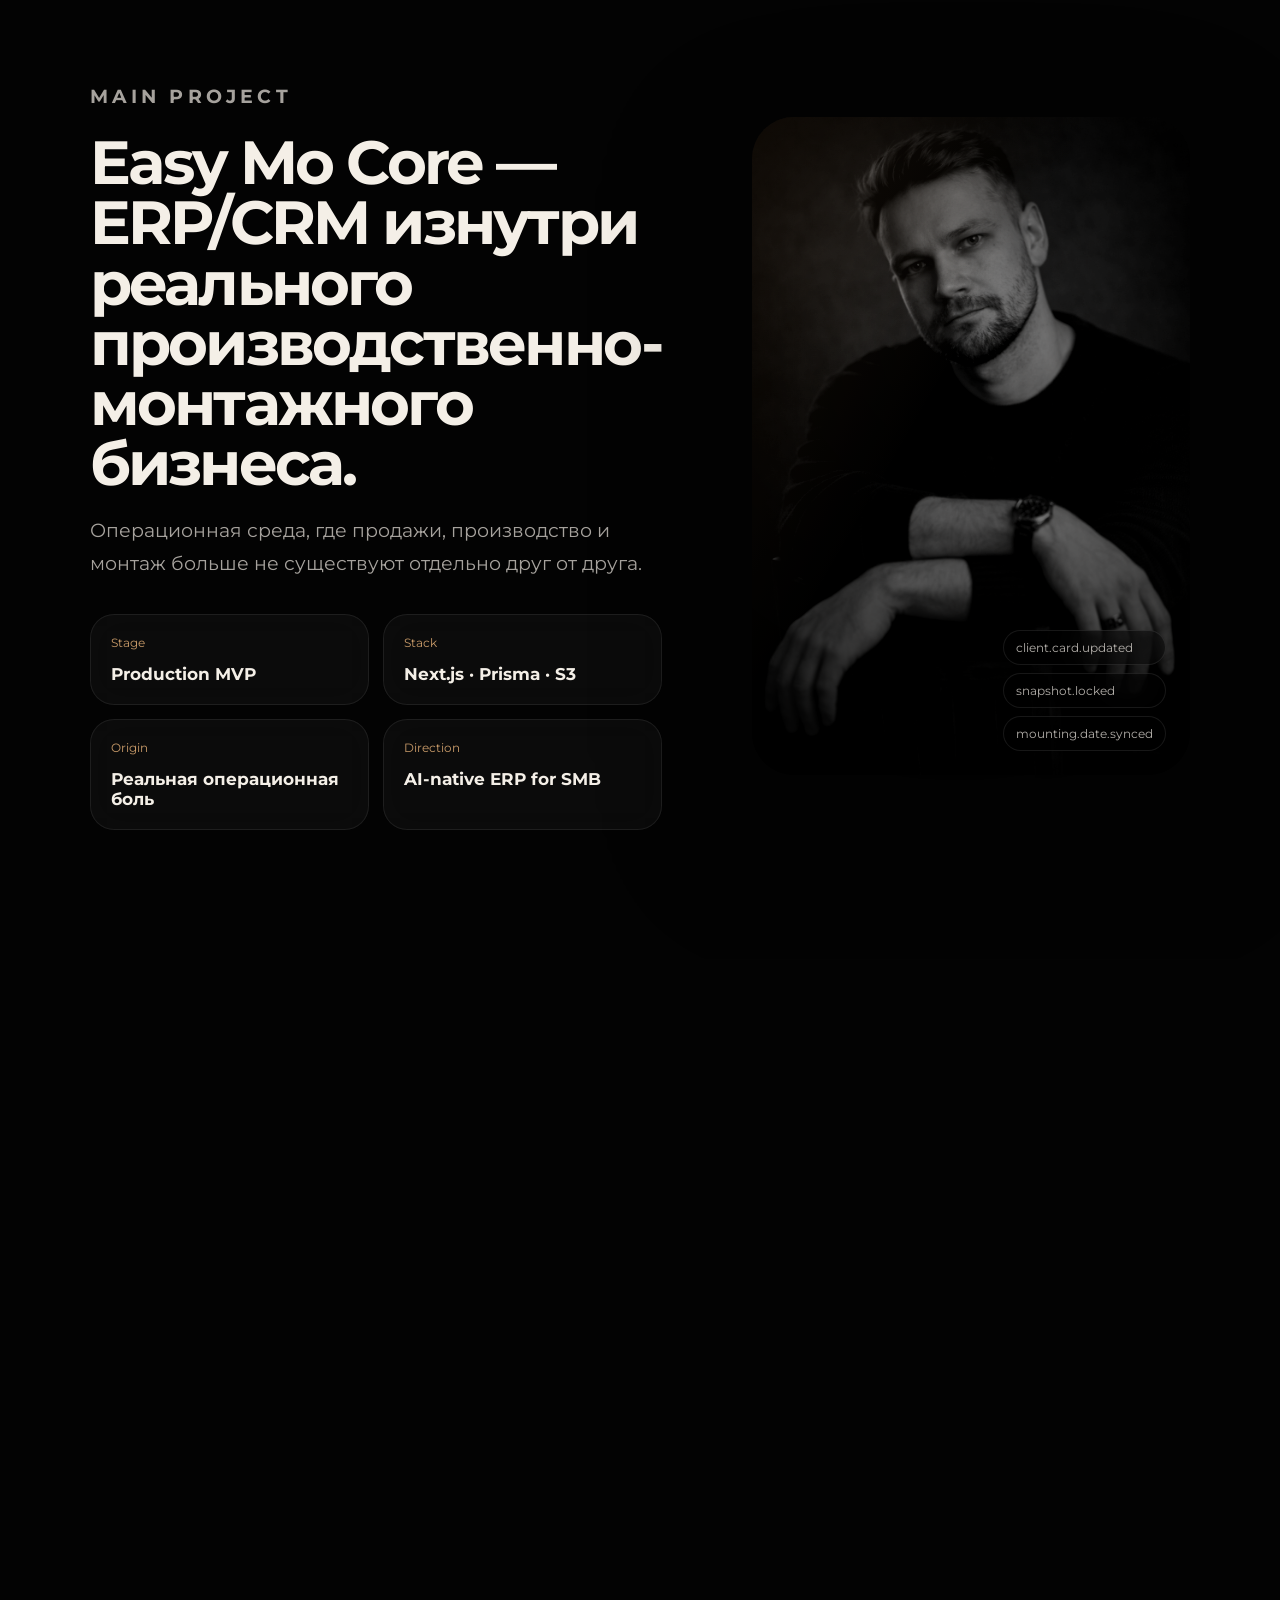
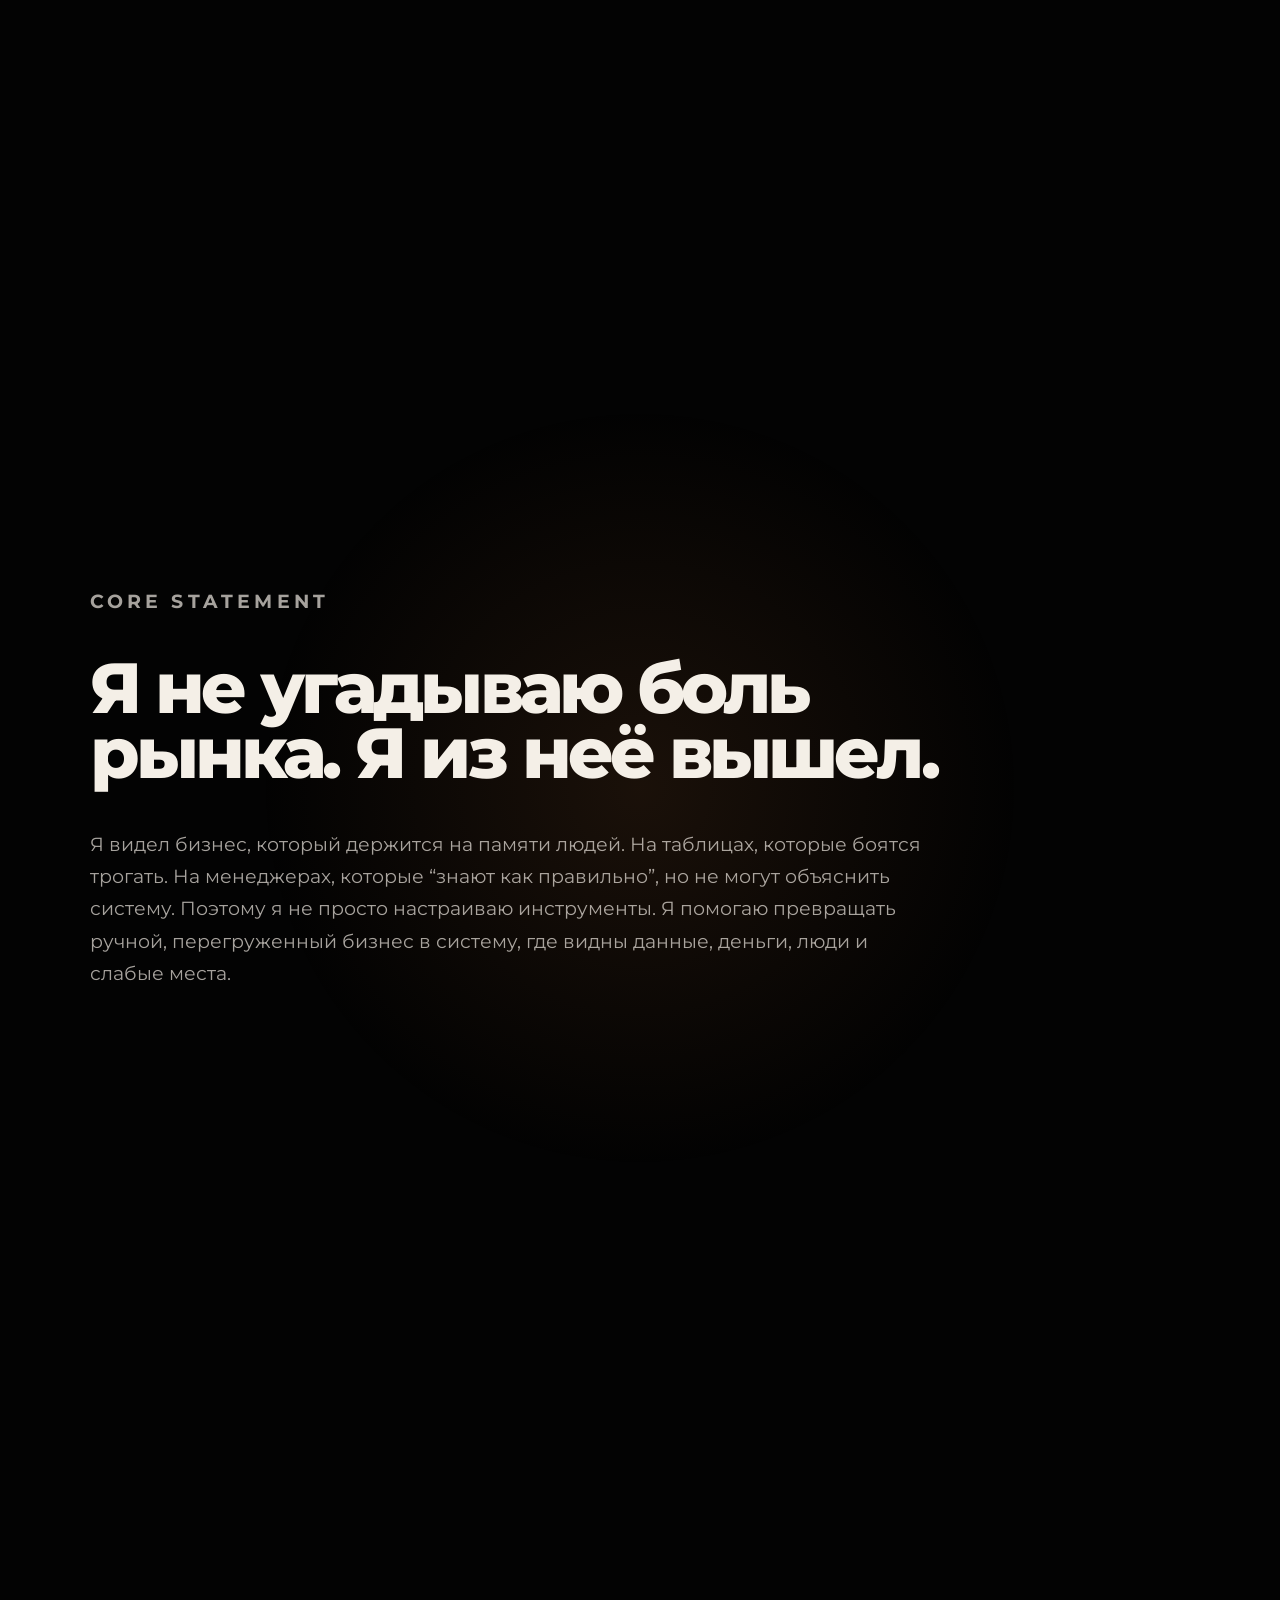
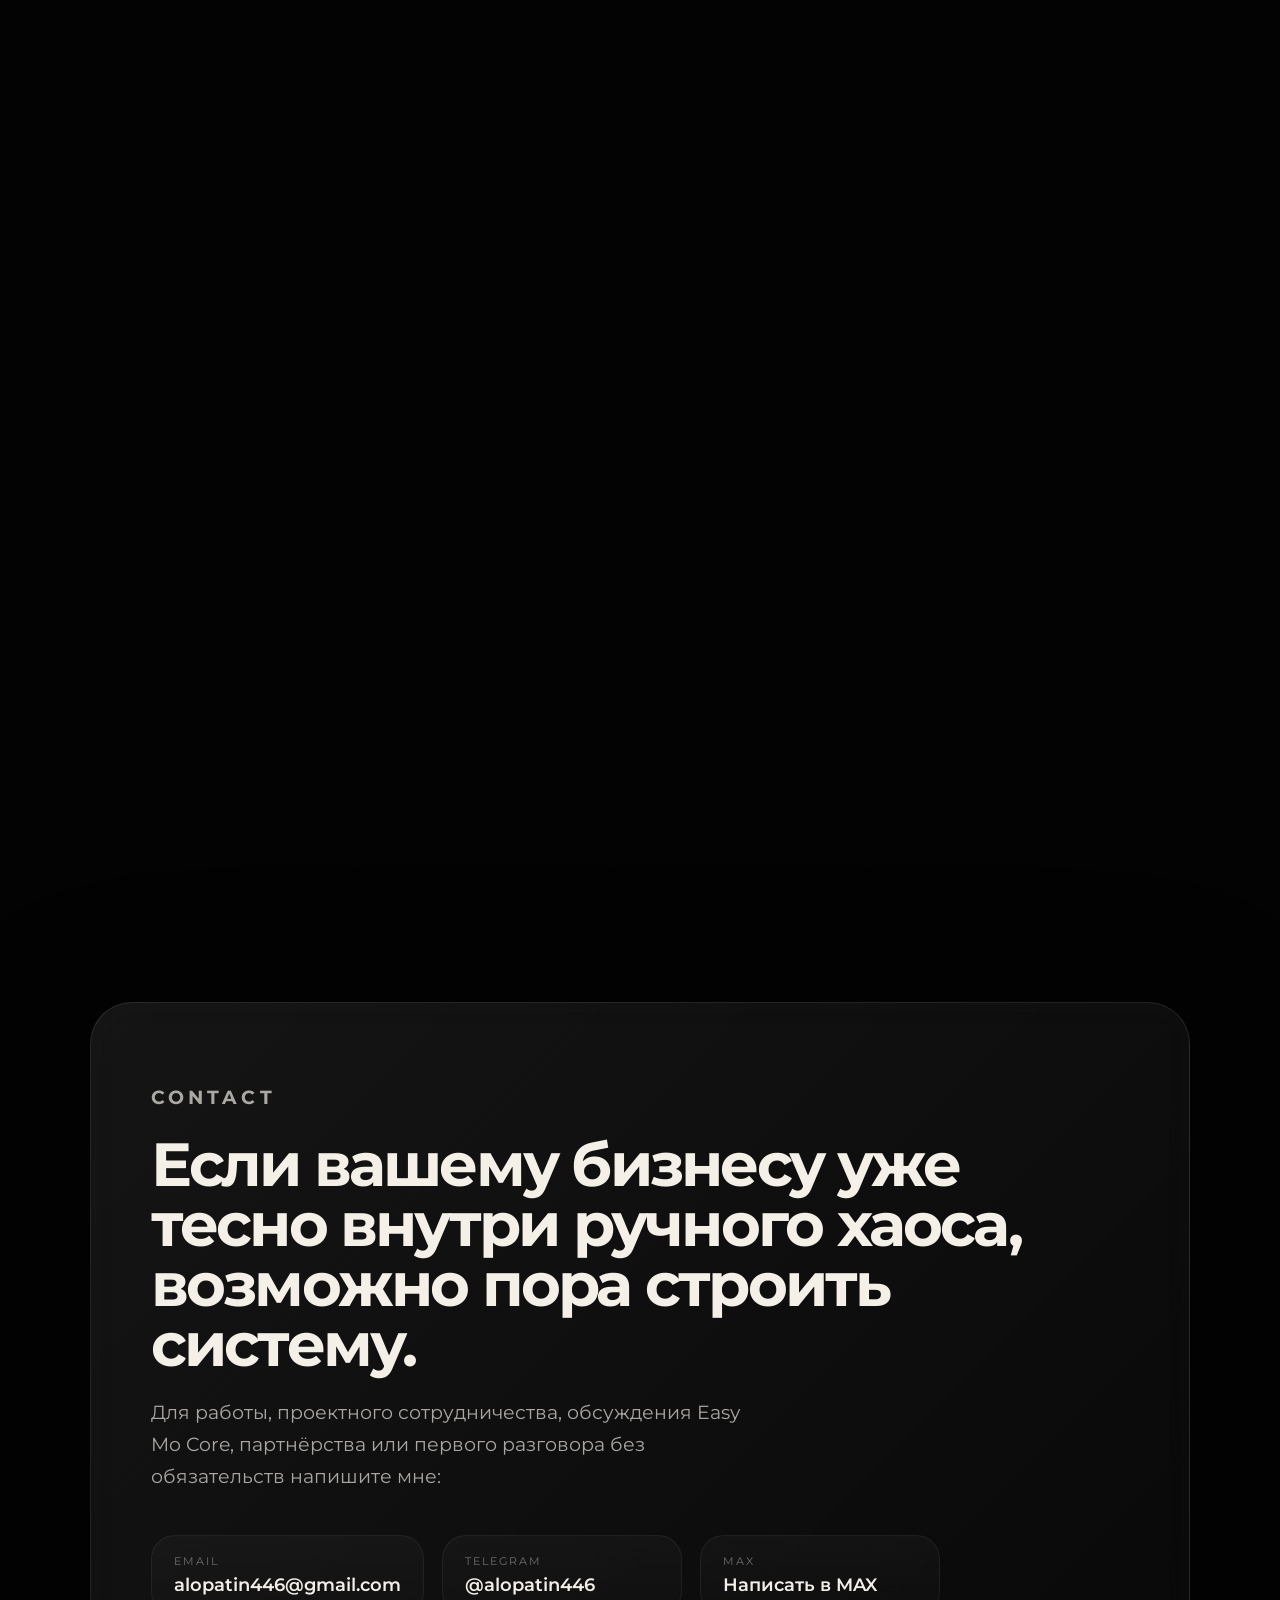
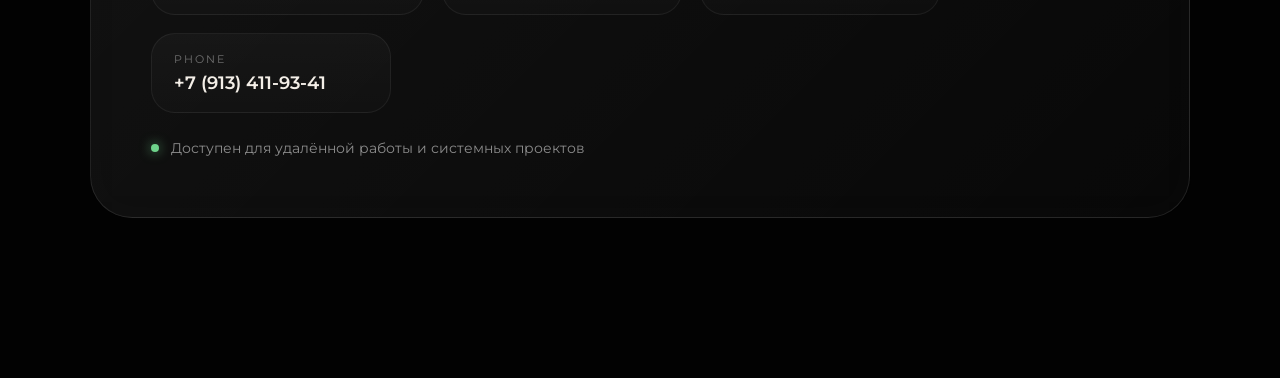
==== commit 083c0a28: "ока пойдёт" ====
--- a/index.html
+++ b/index.html
@@ -10,7 +10,7 @@
   <link rel="preconnect" href="https://fonts.googleapis.com">
   <link rel="preconnect" href="https://fonts.gstatic.com" crossorigin>
   <link
-    href="https://fonts.googleapis.com/css2?family=Inter:wght@400;500;600;700;800&family=Manrope:wght@400;500;600;700;800&display=swap"
+    href="https://fonts.googleapis.com/css2?family=Montserrat:wght@400;500;600;700;800;900&display=swap"
     rel="stylesheet">
   <link rel="stylesheet" href="style.css" />
 </head>
@@ -100,10 +100,6 @@
           </div>
 
           <div class="hero__bottom-line">
-            <span>CRM/ERP</span>
-            <span>AI-assisted workflow</span>
-            <span>Business process analysis</span>
-            <span>Operational architecture</span>
           </div>
         </div>
       </section>
@@ -388,14 +384,40 @@
       <section class="contact" id="contact">
         <div class="contact__panel">
           <p class="eyebrow">Contact</p>
-          <h2>Если вашему бизнесу уже тесно внутри ручного хаоса, возможно, пора строить систему.</h2>
+          <h2>Если вашему бизнесу уже тесно внутри ручного хаоса, возможно пора строить систему.</h2>
           <p class="contact__sub">Для работы, проектного сотрудничества, обсуждения Easy Mo Core, партнёрства или
             первого разговора без обязательств напишите мне:</p>
-          <div class="contact__links">
-            <a href="mailto:alopatin446@gmail.com">alopatin446@gmail.com</a>
-            <a href="https://t.me/alopatin446" target="_blank" rel="noreferrer">@alopatin446</a>
-          </div>
-        </div>
+          <div class="contact-links">
+
+            <a href="mailto:alopatin446@gmail.com" class="contact-chip">
+              <span class="contact-label">EMAIL</span>
+              <span class="contact-value">alopatin446@gmail.com</span>
+            </a>
+
+            <a href="https://t.me/alopatin446" target="_blank" class="contact-chip">
+              <span class="contact-label">TELEGRAM</span>
+              <span class="contact-value">@alopatin446</span>
+            </a>
+
+            <a href="https://max.ru/u/f9LHodD0cOIJe7Fn1C0KtGFVBx74DaG9gCGqqIQBwKUSH9fIfwsGlBwoSLg" target="_blank"
+              class="contact-chip">
+
+              <span class="contact-label">MAX</span>
+              <span class="contact-value">Написать в MAX</span>
+
+            </a>
+
+            <a href="tel:+7XXXXXXXXXX" class="contact-chip">
+              <span class="contact-label">PHONE</span>
+              <span class="contact-value">+7 (913) 411-93-41</span>
+            </a>
+
+          </div>
+
+          <div class="contact-status">
+            <span class="status-dot"></span>
+            Доступен для удалённой работы и системных проектов
+          </div>
       </section>
 
     </main>
--- a/style.css
+++ b/style.css
@@ -1,4 +1,812 @@
-*{box-sizing:border-box}html{scroll-behavior:smooth;background:#030303}body{margin:0;font-family:Inter,Manrope,system-ui,sans-serif;color:#f4efe7;background:#030303;overflow-x:hidden}a{color:inherit;text-decoration:none}img{max-width:100%;display:block}.prelude{position:fixed;inset:0;z-index:100;background:#020202;display:grid;place-items:center;pointer-events:none;animation:preludeOut 1.4s cubic-bezier(.22,1,.36,1) forwards}.prelude__core{width:12vw;height:12vw;min-width:120px;min-height:120px;border-radius:50%;background:radial-gradient(circle,rgba(210,152,82,.25),transparent 62%);filter:blur(16px);animation:pulse 1.8s ease-in-out infinite}.prelude__line{position:absolute;width:1px;height:42vh;background:linear-gradient(transparent,rgba(255,211,157,.45),transparent);transform:rotate(34deg);opacity:.35}.prelude__grain,.grain{position:absolute;inset:-20%;background-image:url("data:image/svg+xml,%3Csvg viewBox='0 0 240 240' xmlns='http://www.w3.org/2000/svg'%3E%3Cfilter id='n'%3E%3CfeTurbulence type='fractalNoise' baseFrequency='.9' numOctaves='4' stitchTiles='stitch'/%3E%3C/filter%3E%3Crect width='100%25' height='100%25' filter='url(%23n)' opacity='.45'/%3E%3C/svg%3E");opacity:.09;mix-blend-mode:screen;animation:grainMove 8s steps(6) infinite}@keyframes preludeOut{0%,20%{opacity:1}100%{opacity:0;visibility:hidden}}@keyframes pulse{50%{transform:scale(1.18);opacity:.72}}@keyframes grainMove{0%{transform:translate3d(0,0,0)}100%{transform:translate3d(-8%,6%,0)}}.cursor-orb{position:fixed;left:0;top:0;width:360px;height:360px;border-radius:50%;background:radial-gradient(circle,rgba(177,126,71,.16),transparent 64%);filter:blur(16px);pointer-events:none;z-index:4;transform:translate3d(-50%,-50%,0);opacity:.65}.world{position:relative;min-height:100vh;isolation:isolate}.atmosphere{position:fixed;inset:0;z-index:-1;overflow:hidden;background:radial-gradient(circle at 64% 38%,#19110d 0,#070707 38%,#020202 100%)}.deep-field{position:absolute;inset:-15%;background:radial-gradient(circle at 15% 55%,rgba(45,70,77,.18),transparent 36%),radial-gradient(circle at 80% 30%,rgba(153,86,36,.16),transparent 32%)}.light-volume{position:absolute;width:65vw;height:85vh;border-radius:50%;filter:blur(70px);opacity:.28;will-change:transform}.light-volume--one{right:-18vw;top:-18vh;background:radial-gradient(circle,rgba(219,135,58,.55),transparent 68%);animation:breathe 12s ease-in-out infinite}.light-volume--two{left:-20vw;bottom:-22vh;background:radial-gradient(circle,rgba(62,94,100,.28),transparent 68%);animation:breathe 16s ease-in-out infinite reverse}.haze{position:absolute;inset:-20%;background:linear-gradient(115deg,transparent 10%,rgba(255,255,255,.045) 45%,transparent 65%);filter:blur(26px);opacity:.45;animation:hazeDrift 18s ease-in-out infinite}.haze--front{opacity:.28;transform:rotate(-8deg);animation-duration:22s}.scanline{position:absolute;inset:0;background:repeating-linear-gradient(to bottom,rgba(255,255,255,.018),rgba(255,255,255,.018) 1px,transparent 1px,transparent 7px);opacity:.14}.vignette{position:absolute;inset:0;background:radial-gradient(circle at 50% 42%,transparent 0,rgba(0,0,0,.18) 42%,rgba(0,0,0,.86) 100%)}@keyframes breathe{50%{transform:translate3d(4vw,3vh,0) scale(1.12)}}@keyframes hazeDrift{50%{transform:translate3d(6vw,-4vh,0) rotate(4deg)}}.system-bar{position:fixed;z-index:20;left:28px;right:28px;top:22px;height:58px;display:flex;align-items:center;justify-content:space-between;padding:0 18px;border:1px solid rgba(255,255,255,.09);background:rgba(8,8,8,.36);backdrop-filter:blur(22px);border-radius:999px;opacity:0;transform:translateY(-18px);animation:barIn 1s ease 0.3s forwards}.system-bar__identity{display:flex;flex-direction:column;font-size:13px;letter-spacing:.02em}.system-bar__identity small{color:rgba(244,239,231,.48);font-size:11px}.system-bar__nav{display:flex;gap:22px;color:rgba(244,239,231,.66);font-size:13px}.system-bar__nav a:hover{color:#fff}.sound-toggle{border:1px solid rgba(255,255,255,.12);border-radius:999px;background:rgba(255,255,255,.04);color:rgba(244,239,231,.76);height:34px;padding:0 14px;display:flex;gap:9px;align-items:center;cursor:pointer}.sound-toggle span{width:7px;height:7px;border-radius:50%;background:#79614a}.sound-toggle[aria-pressed=true] span{background:#d49d60;box-shadow:0 0 20px #d49d60}@keyframes barIn{to{opacity:1;transform:translateY(0)}}.hero{position:relative;min-height:100svh;display:grid;place-items:center;padding:100px 7vw 70px;perspective:1400px}.hero__camera{position:relative;width:min(1500px,100%);height:min(900px,calc(100svh - 150px));min-height:660px;transform-style:preserve-3d;will-change:transform}.hero__shadow-field{position:absolute;inset:7% 3%;border-radius:42px;background:radial-gradient(circle at 66% 42%,rgba(227,149,77,.18),transparent 32%),linear-gradient(110deg,rgba(255,255,255,.035),transparent 38%);filter:blur(3px);opacity:.88}.hero__portrait-wrap{position:absolute;right:2%;top:3%;width:min(58vw,780px);height:94%;opacity:0;transform:translate3d(70px,30px,120px) scale(1.04);animation:portraitIn 1.6s cubic-bezier(.16,1,.3,1) 0.3s forwards}.portrait-shell{position:relative;width:100%;height:100%;overflow:hidden;border-radius:46px;mask-image:linear-gradient(90deg,transparent 0,#000 16%,#000 82%,transparent 100%)}.portrait-shell__image{width:100%;height:100%;object-fit:cover;object-position:center;filter:contrast(1.05) saturate(.82) brightness(.72)}.portrait-shell__light{position:absolute;inset:0;background:radial-gradient(circle at 48% 32%,rgba(255,213,171,.28),transparent 22%),linear-gradient(90deg,rgba(0,0,0,.85),transparent 36%,rgba(0,0,0,.45) 100%);mix-blend-mode:screen}.portrait-shell__mist{position:absolute;inset:-20%;background:linear-gradient(115deg,transparent 22%,rgba(255,244,225,.08),transparent 62%);filter:blur(18px);animation:hazeDrift 14s ease-in-out infinite}.portrait-shell__edge{position:absolute;inset:0;border:1px solid rgba(255,255,255,.08);border-radius:46px;box-shadow:inset 0 0 90px rgba(0,0,0,.78)}@keyframes portraitIn{to{opacity:1;transform:translate3d(0,0,120px) scale(1)}}.hero__content{position:absolute;left:0;top:26%;width:min(680px,52vw);z-index:3;transform:translateZ(180px)}.eyebrow{text-transform:uppercase;letter-spacing:.22em;color:#c99b69;font-size:12px;font-weight:700}.hero h1,.manifest h2{font-size:clamp(46px,6vw,104px);line-height:.91;letter-spacing:-.07em;margin:18px 0 24px;text-wrap:balance}.hero__lead{font-size:clamp(17px,1.35vw,22px);line-height:1.55;color:rgba(244,239,231,.72);max-width:650px}.reveal{opacity:0;transform:translateY(28px);filter:blur(12px);animation:revealUp 1.3s cubic-bezier(.16,1,.3,1) forwards}.reveal:nth-child(1){animation-delay:0.4s}.reveal:nth-child(2){animation-delay:0.65s}.reveal:nth-child(3){animation-delay:0.9s}.reveal:nth-child(4){animation-delay:1.15s}@keyframes revealUp{to{opacity:1;transform:translateY(0);filter:blur(0)}}.hero__actions{display:flex;gap:14px;margin-top:32px}.button{height:48px;padding:0 22px;display:inline-flex;align-items:center;border-radius:999px;font-weight:700;font-size:14px}.button--primary{background:#f1d0a5;color:#0b0806;box-shadow:0 24px 80px rgba(196,126,60,.26)}.button--ghost{border:1px solid rgba(255,255,255,.16);color:rgba(244,239,231,.86);background:rgba(255,255,255,.035)}.hero__bottom-line{position:absolute;left:0;right:0;bottom:0;display:flex;justify-content:space-between;gap:18px;color:rgba(244,239,231,.42);font-size:12px;letter-spacing:.08em;text-transform:uppercase}.system-signal{position:absolute;z-index:5;min-width:190px;padding:14px 16px;border-left:1px solid rgba(234,177,105,.42);background:linear-gradient(90deg,rgba(18,15,12,.52),rgba(18,15,12,.08));backdrop-filter:blur(16px);opacity:0;filter:blur(10px);animation:signalIn 1.2s ease forwards, floaty 6s ease-in-out infinite}.system-signal span{display:block;color:#d7a66f;font-size:11px;text-transform:uppercase;letter-spacing:.16em}.system-signal strong{display:block;margin-top:6px;font-size:14px;color:rgba(255,255,255,.8)}.system-signal--one{right:40%;top:18%;animation-delay:1.4s,3.5s}.system-signal--two{right:3%;top:36%;animation-delay:1.7s,3.8s}.system-signal--three{right:28%;bottom:18%;animation-delay:2.0s,4.1s}.system-signal--four{left:46%;bottom:32%;animation-delay:2.3s,4.4s}@keyframes signalIn{to{opacity:1;filter:blur(0)}}@keyframes floaty{50%{transform:translate3d(0,-13px,0)}}.cinema-section{position:relative;min-height:100vh;padding:140px 7vw;display:grid;grid-template-columns:1fr 1fr;gap:7vw;align-items:center}.section-media{position:relative;border-radius:42px;overflow:hidden;min-height:620px;box-shadow:0 50px 150px rgba(0,0,0,.48)}.section-media img{width:100%;height:100%;min-height:620px;object-fit:cover;filter:brightness(.72) contrast(1.08) saturate(.82)}.section-media:after{content:"";position:absolute;inset:0;background:radial-gradient(circle at 48% 34%,transparent 0,rgba(0,0,0,.72) 100%),linear-gradient(120deg,rgba(220,150,80,.12),transparent 42%)}.section-copy h2,.contact h2{font-size:clamp(38px,4.8vw,76px);line-height:.98;letter-spacing:-.055em;margin:18px 0 22px}.section-copy p,.manifest p,.contact p{font-size:19px;line-height:1.7;color:rgba(244,239,231,.68)}.flow{display:grid;grid-template-columns:1fr 1fr;gap:14px;margin-top:34px}.flow article,.project-grid article{padding:20px;border:1px solid rgba(255,255,255,.08);border-radius:24px;background:rgba(255,255,255,.035);backdrop-filter:blur(18px)}.flow span,.project-grid span{display:block;color:#c99b69;font-size:12px;margin-bottom:14px}.flow strong,.project-grid strong{display:block;font-size:17px}.flow small{display:block;margin-top:8px;color:rgba(244,239,231,.48);line-height:1.45}.project-grid{display:grid;grid-template-columns:1fr 1fr;gap:14px;margin-top:34px}.media-system{position:absolute;right:24px;bottom:24px;z-index:2;display:grid;gap:8px}.media-system span{padding:9px 12px;border-radius:999px;background:rgba(0,0,0,.38);border:1px solid rgba(255,255,255,.09);backdrop-filter:blur(16px);font-size:12px;color:rgba(244,239,231,.72)}.manifest{min-height:90vh;padding:160px 7vw;display:flex;flex-direction:column;justify-content:center;align-items:flex-start;background:radial-gradient(circle at 50% 50%,rgba(152,91,45,.16),transparent 50%)}.manifest p{max-width:850px}.contact{padding:120px 7vw 160px}.contact__panel{padding:60px;border:1px solid rgba(255,255,255,.1);border-radius:42px;background:linear-gradient(135deg,rgba(255,255,255,.075),rgba(255,255,255,.025));backdrop-filter:blur(24px);box-shadow:0 40px 160px rgba(0,0,0,.42)}.contact__links{display:flex;gap:14px;flex-wrap:wrap;margin-top:28px}.contact__links a{padding:14px 18px;border-radius:999px;border:1px solid rgba(255,255,255,.12);background:rgba(0,0,0,.22)}.layer{will-change:transform}.is-visible{animation:sectionReveal 1s cubic-bezier(.16,1,.3,1) forwards}@keyframes sectionReveal{from{opacity:.25;transform:translateY(40px);filter:blur(14px)}to{opacity:1;transform:translateY(0);filter:blur(0)}}@media(max-width:900px){.system-bar{left:14px;right:14px}.system-bar__nav{display:none}.hero{padding:88px 20px 46px}.hero__camera{height:auto;min-height:850px}.hero__portrait-wrap{left:0;right:0;top:0;width:100%;height:54%;}.hero__content{left:0;top:52%;width:100%}.hero h1{font-size:52px}.system-signal{display:none}.hero__bottom-line{display:none}.cinema-section{grid-template-columns:1fr;gap:38px;padding:90px 20px}.section-media{min-height:440px}.section-media img{min-height:440px}.flow,.project-grid{grid-template-columns:1fr}.project .section-media{order:-1}.contact{padding:80px 20px}.contact__panel{padding:30px}.cursor-orb{display:none}}@media(prefers-reduced-motion:reduce){*{animation:none!important;transition:none!important;scroll-behavior:auto!important}.prelude{display:none}.reveal,.system-bar,.hero__portrait-wrap,.system-signal{opacity:1;transform:none;filter:none}}
+* {
+  box-sizing: border-box
+}
+
+html {
+  scroll-behavior: smooth;
+  background: #030303
+}
+
+body {
+  margin: 0;
+  font-family: 'Montserrat', system-ui, -apple-system, BlinkMacSystemFont, 'Segoe UI', sans-serif;
+  color: #f4efe7;
+  background: #030303;
+  overflow-x: hidden
+}
+
+a {
+  color: inherit;
+  text-decoration: none
+}
+
+img {
+  max-width: 100%;
+  display: block
+}
+
+.prelude {
+  position: fixed;
+  inset: 0;
+  z-index: 100;
+  background: #020202;
+  display: grid;
+  place-items: center;
+  pointer-events: none;
+  animation: preludeOut 1.4s cubic-bezier(.22, 1, .36, 1) forwards
+}
+
+.prelude__core {
+  width: 12vw;
+  height: 12vw;
+  min-width: 120px;
+  min-height: 120px;
+  border-radius: 50%;
+  background: radial-gradient(circle, rgba(210, 152, 82, .25), transparent 62%);
+  filter: blur(16px);
+  animation: pulse 1.8s ease-in-out infinite
+}
+
+.prelude__line {
+  position: absolute;
+  width: 1px;
+  height: 42vh;
+  background: linear-gradient(transparent, rgba(255, 211, 157, .45), transparent);
+  transform: rotate(34deg);
+  opacity: .35
+}
+
+.prelude__grain,
+.grain {
+  position: absolute;
+  inset: -20%;
+  background-image: url("data:image/svg+xml,%3Csvg viewBox='0 0 240 240' xmlns='http://www.w3.org/2000/svg'%3E%3Cfilter id='n'%3E%3CfeTurbulence type='fractalNoise' baseFrequency='.9' numOctaves='4' stitchTiles='stitch'/%3E%3C/filter%3E%3Crect width='100%25' height='100%25' filter='url(%23n)' opacity='.45'/%3E%3C/svg%3E");
+  opacity: .09;
+  mix-blend-mode: screen;
+  animation: grainMove 8s steps(6) infinite
+}
+
+@keyframes preludeOut {
+
+  0%,
+  20% {
+    opacity: 1
+  }
+
+  100% {
+    opacity: 0;
+    visibility: hidden
+  }
+}
+
+@keyframes pulse {
+  50% {
+    transform: scale(1.18);
+    opacity: .72
+  }
+}
+
+@keyframes grainMove {
+  0% {
+    transform: translate3d(0, 0, 0)
+  }
+
+  100% {
+    transform: translate3d(-8%, 6%, 0)
+  }
+}
+
+.cursor-orb {
+  position: fixed;
+  left: 0;
+  top: 0;
+  width: 360px;
+  height: 360px;
+  border-radius: 50%;
+  background: radial-gradient(circle, rgba(177, 126, 71, .16), transparent 64%);
+  filter: blur(16px);
+  pointer-events: none;
+  z-index: 4;
+  transform: translate3d(-50%, -50%, 0);
+  opacity: .65
+}
+
+.world {
+  position: relative;
+  min-height: 100vh;
+  isolation: isolate
+}
+
+.atmosphere {
+  position: fixed;
+  inset: 0;
+  z-index: -1;
+  overflow: hidden;
+  background: radial-gradient(circle at 64% 38%, #19110d 0, #070707 38%, #020202 100%)
+}
+
+.deep-field {
+  position: absolute;
+  inset: -15%;
+  background: radial-gradient(circle at 15% 55%, rgba(45, 70, 77, .18), transparent 36%), radial-gradient(circle at 80% 30%, rgba(153, 86, 36, .16), transparent 32%)
+}
+
+.light-volume {
+  position: absolute;
+  width: 65vw;
+  height: 85vh;
+  border-radius: 50%;
+  filter: blur(70px);
+  opacity: .28;
+  will-change: transform
+}
+
+.light-volume--one {
+  right: -18vw;
+  top: -18vh;
+  background: radial-gradient(circle, rgba(219, 135, 58, .55), transparent 68%);
+  animation: breathe 12s ease-in-out infinite
+}
+
+.light-volume--two {
+  left: -20vw;
+  bottom: -22vh;
+  background: radial-gradient(circle, rgba(62, 94, 100, .28), transparent 68%);
+  animation: breathe 16s ease-in-out infinite reverse
+}
+
+.haze {
+  position: absolute;
+  inset: -20%;
+  background: linear-gradient(115deg, transparent 10%, rgba(255, 255, 255, .045) 45%, transparent 65%);
+  filter: blur(26px);
+  opacity: .45;
+  animation: hazeDrift 18s ease-in-out infinite
+}
+
+.haze--front {
+  opacity: .28;
+  transform: rotate(-8deg);
+  animation-duration: 22s
+}
+
+.scanline {
+  position: absolute;
+  inset: 0;
+  background: repeating-linear-gradient(to bottom, rgba(255, 255, 255, .018), rgba(255, 255, 255, .018) 1px, transparent 1px, transparent 7px);
+  opacity: .14
+}
+
+.vignette {
+  position: absolute;
+  inset: 0;
+  background: radial-gradient(circle at 50% 42%, transparent 0, rgba(0, 0, 0, .18) 42%, rgba(0, 0, 0, .86) 100%)
+}
+
+@keyframes breathe {
+  50% {
+    transform: translate3d(4vw, 3vh, 0) scale(1.12)
+  }
+}
+
+@keyframes hazeDrift {
+  50% {
+    transform: translate3d(6vw, -4vh, 0) rotate(4deg)
+  }
+}
+
+.system-bar {
+  position: absolute;
+  z-index: 20;
+  left: 28px;
+  right: 28px;
+  top: 22px;
+  height: 58px;
+  display: flex;
+  align-items: center;
+  justify-content: space-between;
+  padding: 0 18px;
+  border: 1px solid rgba(255, 255, 255, .09);
+  background: rgba(8, 8, 8, .36);
+  backdrop-filter: blur(22px);
+  border-radius: 999px;
+  opacity: 0;
+  transform: translateY(-18px);
+  animation: barIn 1s ease 0.3s forwards
+}
+
+.system-bar__identity {
+  display: flex;
+  flex-direction: column;
+  font-size: 13px;
+  letter-spacing: .02em
+}
+
+.system-bar__identity small {
+  color: rgba(244, 239, 231, .48);
+  font-size: 11px
+}
+
+.system-bar__nav {
+  display: flex;
+  gap: 22px;
+  color: rgba(244, 239, 231, .66);
+  font-size: 13px
+}
+
+.system-bar__nav a:hover {
+  color: #fff
+}
+
+.sound-toggle {
+  border: 1px solid rgba(255, 255, 255, .12);
+  border-radius: 999px;
+  background: rgba(255, 255, 255, .04);
+  color: rgba(244, 239, 231, .76);
+  height: 34px;
+  padding: 0 14px;
+  display: flex;
+  gap: 9px;
+  align-items: center;
+  cursor: pointer
+}
+
+.sound-toggle span {
+  width: 7px;
+  height: 7px;
+  border-radius: 50%;
+  background: #79614a
+}
+
+.sound-toggle[aria-pressed=true] span {
+  background: #d49d60;
+  box-shadow: 0 0 20px #d49d60
+}
+
+@keyframes barIn {
+  to {
+    opacity: 1;
+    transform: translateY(0)
+  }
+}
+
+.hero {
+  position: relative;
+  min-height: 112svh;
+  display: grid;
+  place-items: center;
+  padding: 100px 7vw 120px;
+  perspective: 1400px
+}
+
+.hero__camera {
+  position: relative;
+  width: min(1500px, 100%);
+  height: min(900px, calc(100svh - 150px));
+  min-height: 660px;
+  transform-style: preserve-3d;
+  will-change: transform
+}
+
+.hero__shadow-field {
+  position: absolute;
+  z-index: 1;
+  inset: 7% 3%;
+  border-radius: 42px;
+  background: radial-gradient(circle at 66% 42%, rgba(227, 149, 77, .18), transparent 32%), linear-gradient(110deg, rgba(255, 255, 255, .035), transparent 38%);
+  filter: blur(3px);
+  opacity: .88
+}
+
+.hero__portrait-wrap {
+  position: absolute;
+  z-index: 2;
+  right: 2%;
+  top: 3%;
+  width: min(58vw, 780px);
+  height: 94%;
+  opacity: 0;
+  transform: translate3d(70px, 30px, 120px) scale(1.04);
+  animation: portraitIn 1.6s cubic-bezier(.16, 1, .3, 1) 0.3s forwards
+}
+
+.portrait-shell {
+  position: relative;
+  width: 100%;
+  height: 100%;
+  overflow: hidden;
+  border-radius: 46px;
+  mask-image: linear-gradient(90deg, transparent 0, #000 16%, #000 82%, transparent 100%)
+}
+
+.portrait-shell__image {
+  width: 100%;
+  height: 100%;
+  object-fit: cover;
+  object-position: center;
+  filter: contrast(1.05) saturate(.82) brightness(.72)
+}
+
+.portrait-shell__light {
+  position: absolute;
+  inset: 0;
+  background: radial-gradient(circle at 48% 32%, rgba(255, 213, 171, .28), transparent 22%), linear-gradient(90deg, rgba(0, 0, 0, .85), transparent 36%, rgba(0, 0, 0, .45) 100%);
+  mix-blend-mode: screen
+}
+
+.portrait-shell__mist {
+  position: absolute;
+  inset: -20%;
+  background: linear-gradient(115deg, transparent 22%, rgba(255, 244, 225, .08), transparent 62%);
+  filter: blur(18px);
+  animation: hazeDrift 14s ease-in-out infinite
+}
+
+.portrait-shell__edge {
+  position: absolute;
+  inset: 0;
+  border: 1px solid rgba(255, 255, 255, .08);
+  border-radius: 46px;
+  box-shadow: inset 0 0 90px rgba(0, 0, 0, .78)
+}
+
+@keyframes portraitIn {
+  to {
+    opacity: 1;
+    transform: translate3d(0, 0, 120px) scale(1)
+  }
+}
+
+.hero__content {
+  position: absolute;
+  left: 0;
+  top: 22%;
+  width: min(760px, 58vw);
+  z-index: 12;
+  transform: translateZ(180px)
+}
+
+.eyebrow {
+  text-transform: uppercase;
+  letter-spacing: .22em;
+  color: #c99b69;
+  font-size: 12px;
+  font-weight: 700
+}
+
+.hero h1,
+.manifest h2 {
+  font-size: clamp(44px, 5.55vw, 92px);
+  line-height: .92;
+  letter-spacing: -.055em;
+  font-weight: 800;
+  margin: 18px 0 24px;
+  text-wrap: balance
+}
+
+.hero__lead {
+  font-size: clamp(17px, 1.35vw, 22px);
+  line-height: 1.55;
+  color: rgba(244, 239, 231, .72);
+  max-width: 650px
+}
+
+.reveal {
+  opacity: 0;
+  transform: translateY(28px);
+  filter: blur(12px);
+  animation: revealUp 1.3s cubic-bezier(.16, 1, .3, 1) forwards
+}
+
+.reveal:nth-child(1) {
+  animation-delay: 0.4s
+}
+
+.reveal:nth-child(2) {
+  animation-delay: 0.65s
+}
+
+.reveal:nth-child(3) {
+  animation-delay: 0.9s
+}
+
+.reveal:nth-child(4) {
+  animation-delay: 1.15s
+}
+
+@keyframes revealUp {
+  to {
+    opacity: 1;
+    transform: translateY(0);
+    filter: blur(0)
+  }
+}
+
+.hero__actions {
+  display: flex;
+  gap: 14px;
+  margin-top: 32px
+}
+
+.button {
+  height: 48px;
+  padding: 0 22px;
+  display: inline-flex;
+  align-items: center;
+  border-radius: 999px;
+  font-weight: 700;
+  font-size: 14px
+}
+
+.button--primary {
+  background: #f1d0a5;
+  color: #0b0806;
+  box-shadow: 0 24px 80px rgba(196, 126, 60, .26)
+}
+
+.button--ghost {
+  border: 1px solid rgba(255, 255, 255, .16);
+  color: rgba(244, 239, 231, .86);
+  background: rgba(255, 255, 255, .035)
+}
+
+.hero__bottom-line {
+  position: absolute;
+  left: 0;
+  right: 0;
+  bottom: 0;
+  display: flex;
+  justify-content: space-between;
+  gap: 18px;
+  color: rgba(244, 239, 231, .42);
+  font-size: 12px;
+  letter-spacing: .08em;
+  text-transform: uppercase
+}
+
+.system-signal {
+  position: absolute;
+  z-index: 5;
+  min-width: 190px;
+  padding: 14px 16px;
+  border-left: 1px solid rgba(234, 177, 105, .42);
+  background: linear-gradient(90deg, rgba(18, 15, 12, .52), rgba(18, 15, 12, .08));
+  backdrop-filter: blur(16px);
+  opacity: 0;
+  filter: blur(10px);
+  animation: signalIn 1.2s ease forwards, floaty 6s ease-in-out infinite
+}
+
+.system-signal span {
+  display: block;
+  color: #d7a66f;
+  font-size: 11px;
+  text-transform: uppercase;
+  letter-spacing: .16em
+}
+
+.system-signal strong {
+  display: block;
+  margin-top: 6px;
+  font-size: 14px;
+  color: rgba(255, 255, 255, .8)
+}
+
+.system-signal--one {
+  right: 40%;
+  top: 18%;
+  animation-delay: 1.4s, 3.5s
+}
+
+.system-signal--two {
+  right: 3%;
+  top: 36%;
+  animation-delay: 1.7s, 3.8s
+}
+
+.system-signal--three {
+  right: 28%;
+  bottom: 18%;
+  animation-delay: 2.0s, 4.1s
+}
+
+.system-signal--four {
+  left: 46%;
+  bottom: 32%;
+  animation-delay: 2.3s, 4.4s
+}
+
+@keyframes signalIn {
+  to {
+    opacity: 1;
+    filter: blur(0)
+  }
+}
+
+@keyframes floaty {
+  50% {
+    transform: translate3d(0, -13px, 0)
+  }
+}
+
+.cinema-section {
+  position: relative;
+  min-height: 100vh;
+  padding: 140px 7vw;
+  display: grid;
+  grid-template-columns: 1fr 1fr;
+  gap: 7vw;
+  align-items: center
+}
+
+.section-media {
+  position: relative;
+  border-radius: 42px;
+  overflow: hidden;
+  min-height: 620px;
+  box-shadow: 0 50px 150px rgba(0, 0, 0, .48)
+}
+
+.section-media img {
+  width: 100%;
+  height: 100%;
+  min-height: 620px;
+  object-fit: cover;
+  filter: brightness(.72) contrast(1.08) saturate(.82)
+}
+
+.section-media:after {
+  content: "";
+  position: absolute;
+  inset: 0;
+  background: radial-gradient(circle at 48% 34%, transparent 0, rgba(0, 0, 0, .72) 100%), linear-gradient(120deg, rgba(220, 150, 80, .12), transparent 42%)
+}
+
+.section-copy h2,
+.contact h2 {
+  font-size: clamp(38px, 4.8vw, 76px);
+  line-height: .98;
+  letter-spacing: -.045em;
+  margin: 18px 0 22px
+}
+
+.section-copy p,
+.manifest p,
+.contact p {
+  font-size: 19px;
+  line-height: 1.7;
+  color: rgba(244, 239, 231, .68)
+}
+
+.flow {
+  display: grid;
+  grid-template-columns: 1fr 1fr;
+  gap: 14px;
+  margin-top: 34px
+}
+
+.flow article,
+.project-grid article {
+  padding: 20px;
+  border: 1px solid rgba(255, 255, 255, .08);
+  border-radius: 24px;
+  background: rgba(255, 255, 255, .035);
+  backdrop-filter: blur(18px)
+}
+
+.flow span,
+.project-grid span {
+  display: block;
+  color: #c99b69;
+  font-size: 12px;
+  margin-bottom: 14px
+}
+
+.flow strong,
+.project-grid strong {
+  display: block;
+  font-size: 17px
+}
+
+.flow small {
+  display: block;
+  margin-top: 8px;
+  color: rgba(244, 239, 231, .48);
+  line-height: 1.45
+}
+
+.project-grid {
+  display: grid;
+  grid-template-columns: 1fr 1fr;
+  gap: 14px;
+  margin-top: 34px
+}
+
+.media-system {
+  position: absolute;
+  right: 24px;
+  bottom: 24px;
+  z-index: 2;
+  display: grid;
+  gap: 8px
+}
+
+.media-system span {
+  padding: 9px 12px;
+  border-radius: 999px;
+  background: rgba(0, 0, 0, .38);
+  border: 1px solid rgba(255, 255, 255, .09);
+  backdrop-filter: blur(16px);
+  font-size: 12px;
+  color: rgba(244, 239, 231, .72)
+}
+
+.manifest {
+  min-height: 90vh;
+  padding: 160px 7vw;
+  display: flex;
+  flex-direction: column;
+  justify-content: center;
+  align-items: flex-start;
+  background: radial-gradient(circle at 50% 50%, rgba(152, 91, 45, .16), transparent 50%)
+}
+
+.manifest p {
+  max-width: 850px
+}
+
+.contact {
+  padding: 120px 7vw 160px
+}
+
+.contact__panel {
+  padding: 60px;
+  border: 1px solid rgba(255, 255, 255, .1);
+  border-radius: 42px;
+  background: linear-gradient(135deg, rgba(255, 255, 255, .075), rgba(255, 255, 255, .025));
+  backdrop-filter: blur(24px);
+  box-shadow: 0 40px 160px rgba(0, 0, 0, .42)
+}
+
+.contact__links {
+  display: flex;
+  gap: 14px;
+  flex-wrap: wrap;
+  margin-top: 28px
+}
+
+.contact__links a {
+  padding: 14px 18px;
+  border-radius: 999px;
+  border: 1px solid rgba(255, 255, 255, .12);
+  background: rgba(0, 0, 0, .22)
+}
+
+.layer {
+  will-change: transform
+}
+
+.is-visible {
+  animation: sectionReveal 1s cubic-bezier(.16, 1, .3, 1) forwards
+}
+
+@keyframes sectionReveal {
+  from {
+    opacity: .25;
+    transform: translateY(40px);
+    filter: blur(14px)
+  }
+
+  to {
+    opacity: 1;
+    transform: translateY(0);
+    filter: blur(0)
+  }
+}
+
+@media(max-width:900px) {
+  .system-bar {
+    left: 14px;
+    right: 14px
+  }
+
+  .system-bar__nav {
+    display: none
+  }
+
+  .hero {
+    min-height: 100svh;
+    padding: 88px 20px 70px
+  }
+
+  .hero__camera {
+    height: auto;
+    min-height: 850px
+  }
+
+  .hero__portrait-wrap {
+    left: 0;
+    right: 0;
+    top: 0;
+    width: 100%;
+    height: 54%;
+  }
+
+  .hero__content {
+    left: 0;
+    top: 52%;
+    width: 100%
+  }
+
+  .hero h1 {
+    font-size: 48px
+  }
+
+  .system-signal {
+    display: none
+  }
+
+  .hero__bottom-line {
+    display: none
+  }
+
+  .cinema-section {
+    grid-template-columns: 1fr;
+    gap: 38px;
+    padding: 90px 20px
+  }
+
+  .section-media {
+    min-height: 440px
+  }
+
+  .section-media img {
+    min-height: 440px
+  }
+
+  .flow,
+  .project-grid {
+    grid-template-columns: 1fr
+  }
+
+  .project .section-media {
+    order: -1
+  }
+
+  .contact {
+    padding: 80px 20px
+  }
+
+  .contact__panel {
+    padding: 30px
+  }
+
+  .cursor-orb {
+    display: none
+  }
+}
+
+@media(prefers-reduced-motion:reduce) {
+  * {
+    animation: none !important;
+    transition: none !important;
+    scroll-behavior: auto !important
+  }
+
+  .prelude {
+    display: none
+  }
+
+  .reveal,
+  .system-bar,
+  .hero__portrait-wrap,
+  .system-signal {
+    opacity: 1;
+    transform: none;
+    filter: none
+  }
+}
+
 /* ════════════════════════════════════════════════
    NEW CONTENT SECTIONS — производные от текущего стиля
    Не меняет ничего выше. Только добавляет.
@@ -11,11 +819,15 @@
   margin: 0 auto;
 }
 
+#identity {
+  padding-top: clamp(190px, 18vh, 260px);
+}
+
 /* Заголовок новых секций — тот же ритм, что .section-copy h2 */
 .sec-h2 {
   font-size: clamp(32px, 3.8vw, 62px);
   line-height: .98;
-  letter-spacing: -.055em;
+  letter-spacing: -.045em;
   margin: 18px 0 42px;
   text-wrap: balance;
 }
@@ -38,9 +850,9 @@
 .triple-grid article,
 .six-grid article {
   padding: 20px;
-  border: 1px solid rgba(255,255,255,.08);
+  border: 1px solid rgba(255, 255, 255, .08);
   border-radius: 24px;
-  background: rgba(255,255,255,.035);
+  background: rgba(255, 255, 255, .035);
   backdrop-filter: blur(18px);
 }
 
@@ -64,7 +876,7 @@
 /* Тело карточки — идентично .flow small */
 .sc-body {
   display: block;
-  color: rgba(244,239,231,.48);
+  color: rgba(244, 239, 231, .48);
   font-size: 14px;
   line-height: 1.55;
   margin-top: 8px;
@@ -82,9 +894,9 @@
   grid-template-columns: 240px 1fr;
   gap: 32px;
   padding: 28px;
-  border: 1px solid rgba(255,255,255,.08);
+  border: 1px solid rgba(255, 255, 255, .08);
   border-radius: 24px;
-  background: rgba(255,255,255,.035);
+  background: rgba(255, 255, 255, .035);
   backdrop-filter: blur(18px);
 }
 
@@ -100,7 +912,7 @@
 .exp-item__co {
   display: block;
   font-size: 14px;
-  color: rgba(244,239,231,.52);
+  color: rgba(244, 239, 231, .52);
   line-height: 1.5;
 }
 
@@ -113,14 +925,14 @@
 .exp-item__body p {
   font-size: 16px;
   line-height: 1.65;
-  color: rgba(244,239,231,.6);
+  color: rgba(244, 239, 231, .6);
   margin: 0 0 14px;
 }
 
 .exp-item__body ul {
   margin: 0;
   padding-left: 18px;
-  color: rgba(244,239,231,.44);
+  color: rgba(244, 239, 231, .44);
   font-size: 14px;
   line-height: 1.75;
 }
@@ -140,10 +952,10 @@
 .sec-stack-line span {
   padding: 8px 14px;
   border-radius: 999px;
-  border: 1px solid rgba(255,255,255,.09);
-  background: rgba(255,255,255,.035);
+  border: 1px solid rgba(255, 255, 255, .09);
+  background: rgba(255, 255, 255, .035);
   font-size: 13px;
-  color: rgba(244,239,231,.6);
+  color: rgba(244, 239, 231, .6);
   letter-spacing: .04em;
 }
 
@@ -151,7 +963,7 @@
 .contact__sub {
   font-size: 17px;
   line-height: 1.6;
-  color: rgba(244,239,231,.52);
+  color: rgba(244, 239, 231, .52);
   max-width: 600px;
   margin: 0 0 4px;
 }
@@ -165,9 +977,9 @@
   opacity: 0;
   transform: translateY(32px);
   filter: blur(10px);
-  transition: opacity .9s cubic-bezier(.16,1,.3,1),
-              transform .9s cubic-bezier(.16,1,.3,1),
-              filter .9s cubic-bezier(.16,1,.3,1);
+  transition: opacity .9s cubic-bezier(.16, 1, .3, 1),
+    transform .9s cubic-bezier(.16, 1, .3, 1),
+    filter .9s cubic-bezier(.16, 1, .3, 1);
 }
 
 .sec-content.sec-visible {
@@ -177,24 +989,139 @@
 }
 
 /* Mobile overrides для новых секций */
-@media(max-width:900px){
-  .sec-content { padding: 80px 20px; }
+@media(max-width:900px) {
+  .sec-content {
+    padding: 80px 20px;
+  }
+
+  #identity {
+    padding-top: 110px;
+  }
+
   .triple-grid,
-  .six-grid { grid-template-columns: 1fr; }
-  .exp-item { grid-template-columns: 1fr; gap: 14px; padding: 20px; }
-  .sec-stack-line { gap: 8px; }
+  .six-grid {
+    grid-template-columns: 1fr;
+  }
+
+  .exp-item {
+    grid-template-columns: 1fr;
+    gap: 14px;
+    padding: 20px;
+  }
+
+  .sec-stack-line {
+    gap: 8px;
+  }
 }
 
 /* Scroll margin — компенсация фиксированного навбара (58px + 22px top + 10px gap) */
-section{scroll-margin-top:100px}
+section {
+  scroll-margin-top: 100px
+}
 
 /* Reduced motion — новые секции видны без анимации */
-@media(prefers-reduced-motion:reduce){
+@media(prefers-reduced-motion:reduce) {
+
   .sec-content.sec-hidden,
   .sec-content.sec-visible {
-    opacity:1;
-    transform:none;
-    filter:none;
-    transition:none;
-  }
+    opacity: 1;
+    transform: none;
+    filter: none;
+    transition: none;
+  }
+}
+
+.contact-links {
+  display: flex;
+  gap: 18px;
+  flex-wrap: wrap;
+  margin-top: 42px;
+}
+
+.contact-chip {
+  display: flex;
+  flex-direction: column;
+  gap: 6px;
+  padding: 18px 22px;
+  min-width: 240px;
+
+  border-radius: 24px;
+  text-decoration: none;
+
+  background:
+    linear-gradient(180deg,
+      rgba(255, 255, 255, .03),
+      rgba(255, 255, 255, .015));
+
+  border: 1px solid rgba(255, 255, 255, .06);
+
+  transition:
+    transform .35s ease,
+    border-color .35s ease,
+    background .35s ease;
+}
+
+.contact-chip:hover {
+  transform: translateY(-4px);
+  border-color: rgba(184, 146, 90, .22);
+  background:
+    linear-gradient(180deg,
+      rgba(255, 255, 255, .05),
+      rgba(255, 255, 255, .02));
+}
+
+.contact-label {
+  font-size: 11px;
+  letter-spacing: .18em;
+  text-transform: uppercase;
+  color: rgba(255, 255, 255, .38);
+}
+
+.contact-value {
+  font-size: 18px;
+  font-weight: 600;
+  color: #f3eee7;
+}
+
+.contact-status {
+  display: flex;
+  align-items: center;
+  gap: 12px;
+  margin-top: 26px;
+  color: rgba(255, 255, 255, .52);
+  font-size: 14px;
+}
+
+.status-dot {
+  width: 8px;
+  height: 8px;
+  border-radius: 50%;
+  background: #6ed38b;
+
+  box-shadow:
+    0 0 12px rgba(110, 211, 139, .7);
+}
+
+#thinking.cinema-section {
+  grid-template-columns: 0.92fr 1.08fr;
+  gap: 5vw;
+}
+
+#thinking .section-copy h2 {
+  max-width: 760px;
+  font-size: clamp(38px, 4.15vw, 66px);
+  line-height: 1.03;
+  letter-spacing: -0.045em;
+}
+
+#core.cinema-section {
+  grid-template-columns: 1.08fr 0.92fr;
+  gap: 5vw;
+}
+
+#core .section-copy h2 {
+  max-width: 760px;
+  font-size: clamp(38px, 4.05vw, 64px);
+  line-height: 1.03;
+  letter-spacing: -0.045em;
 }
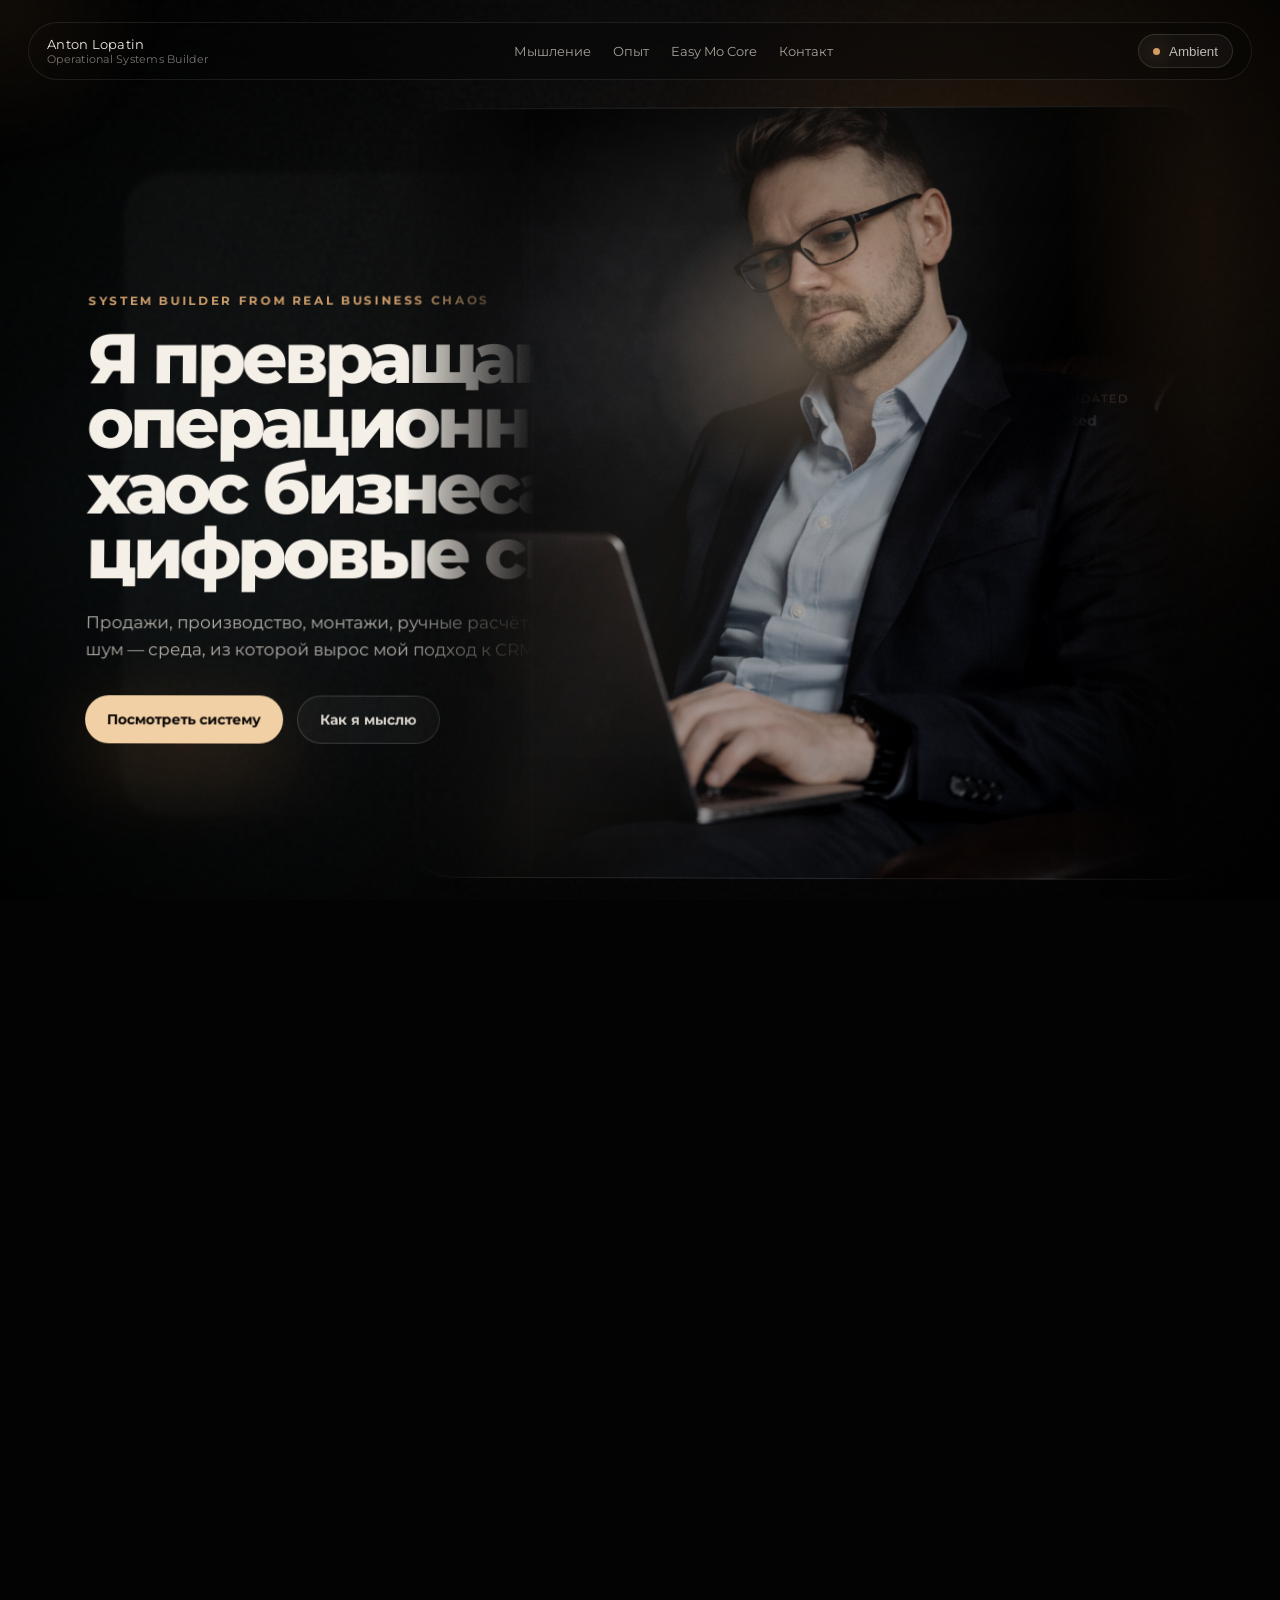
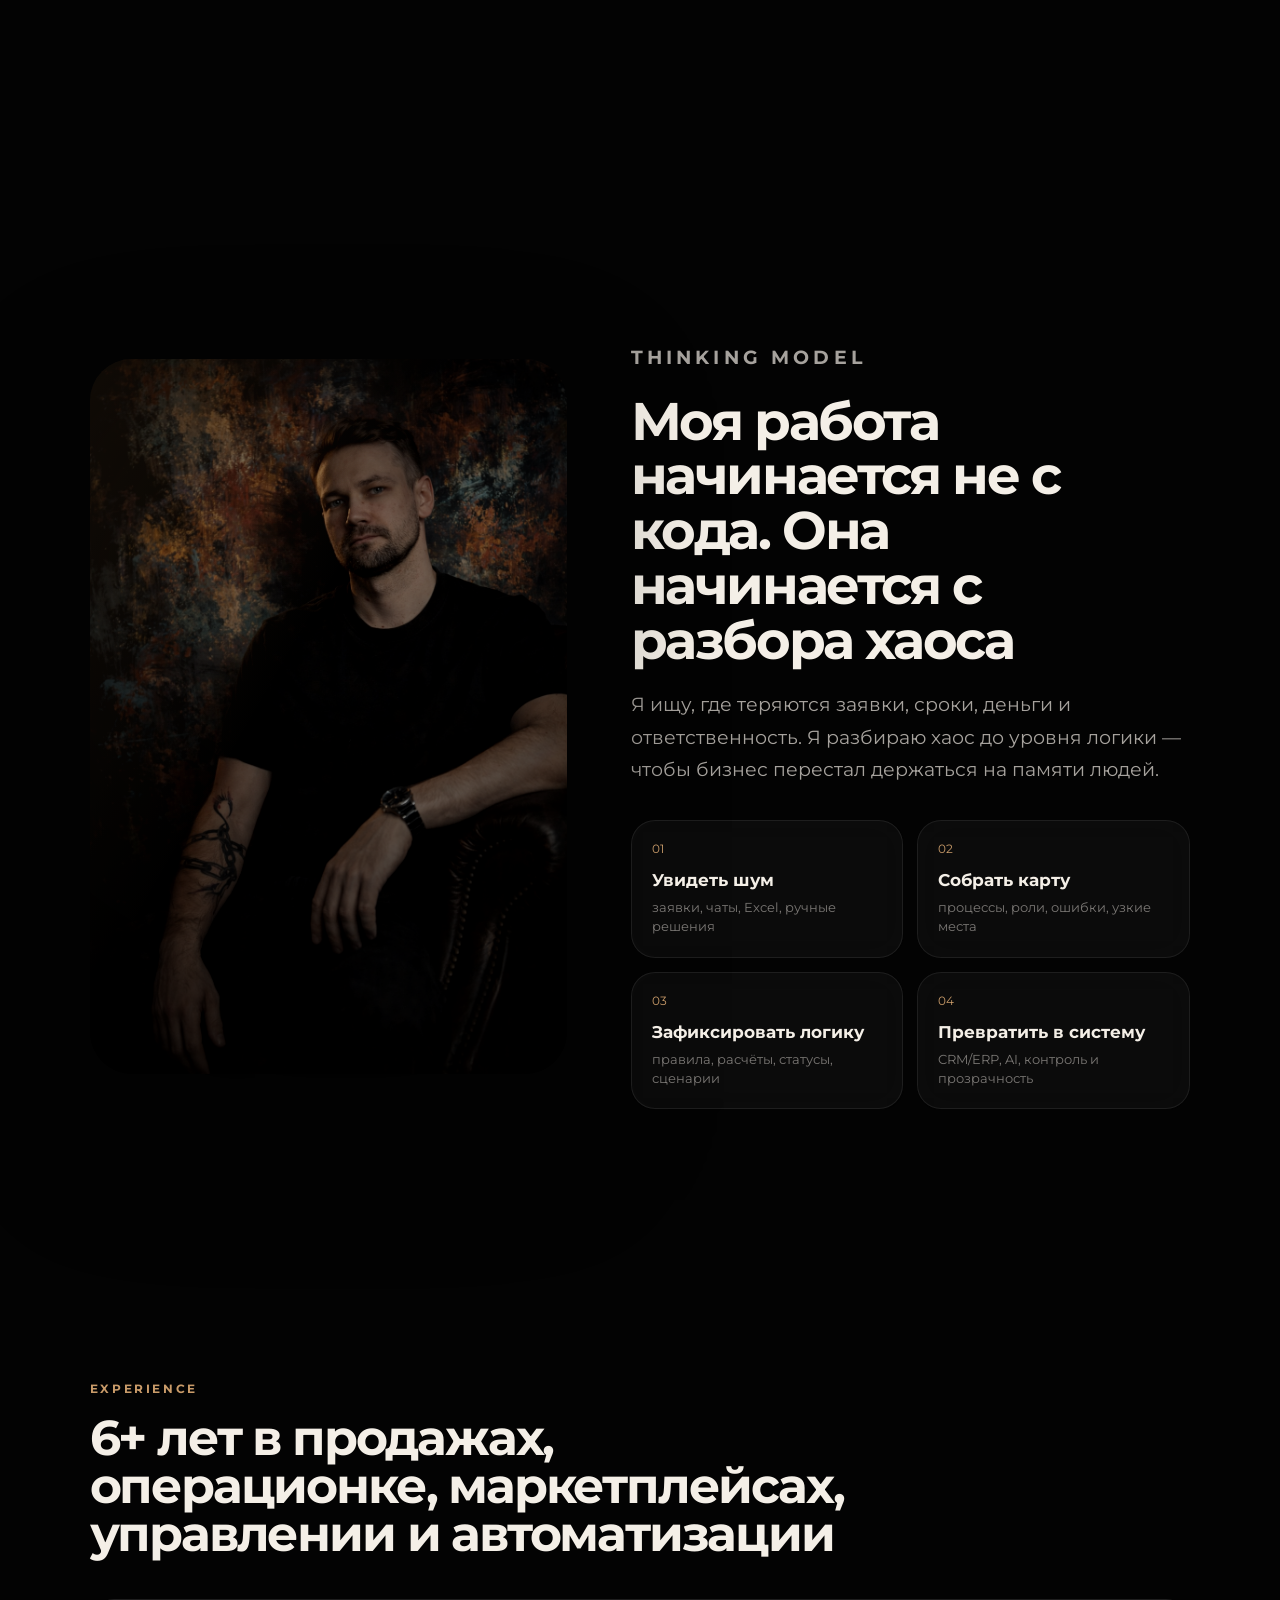
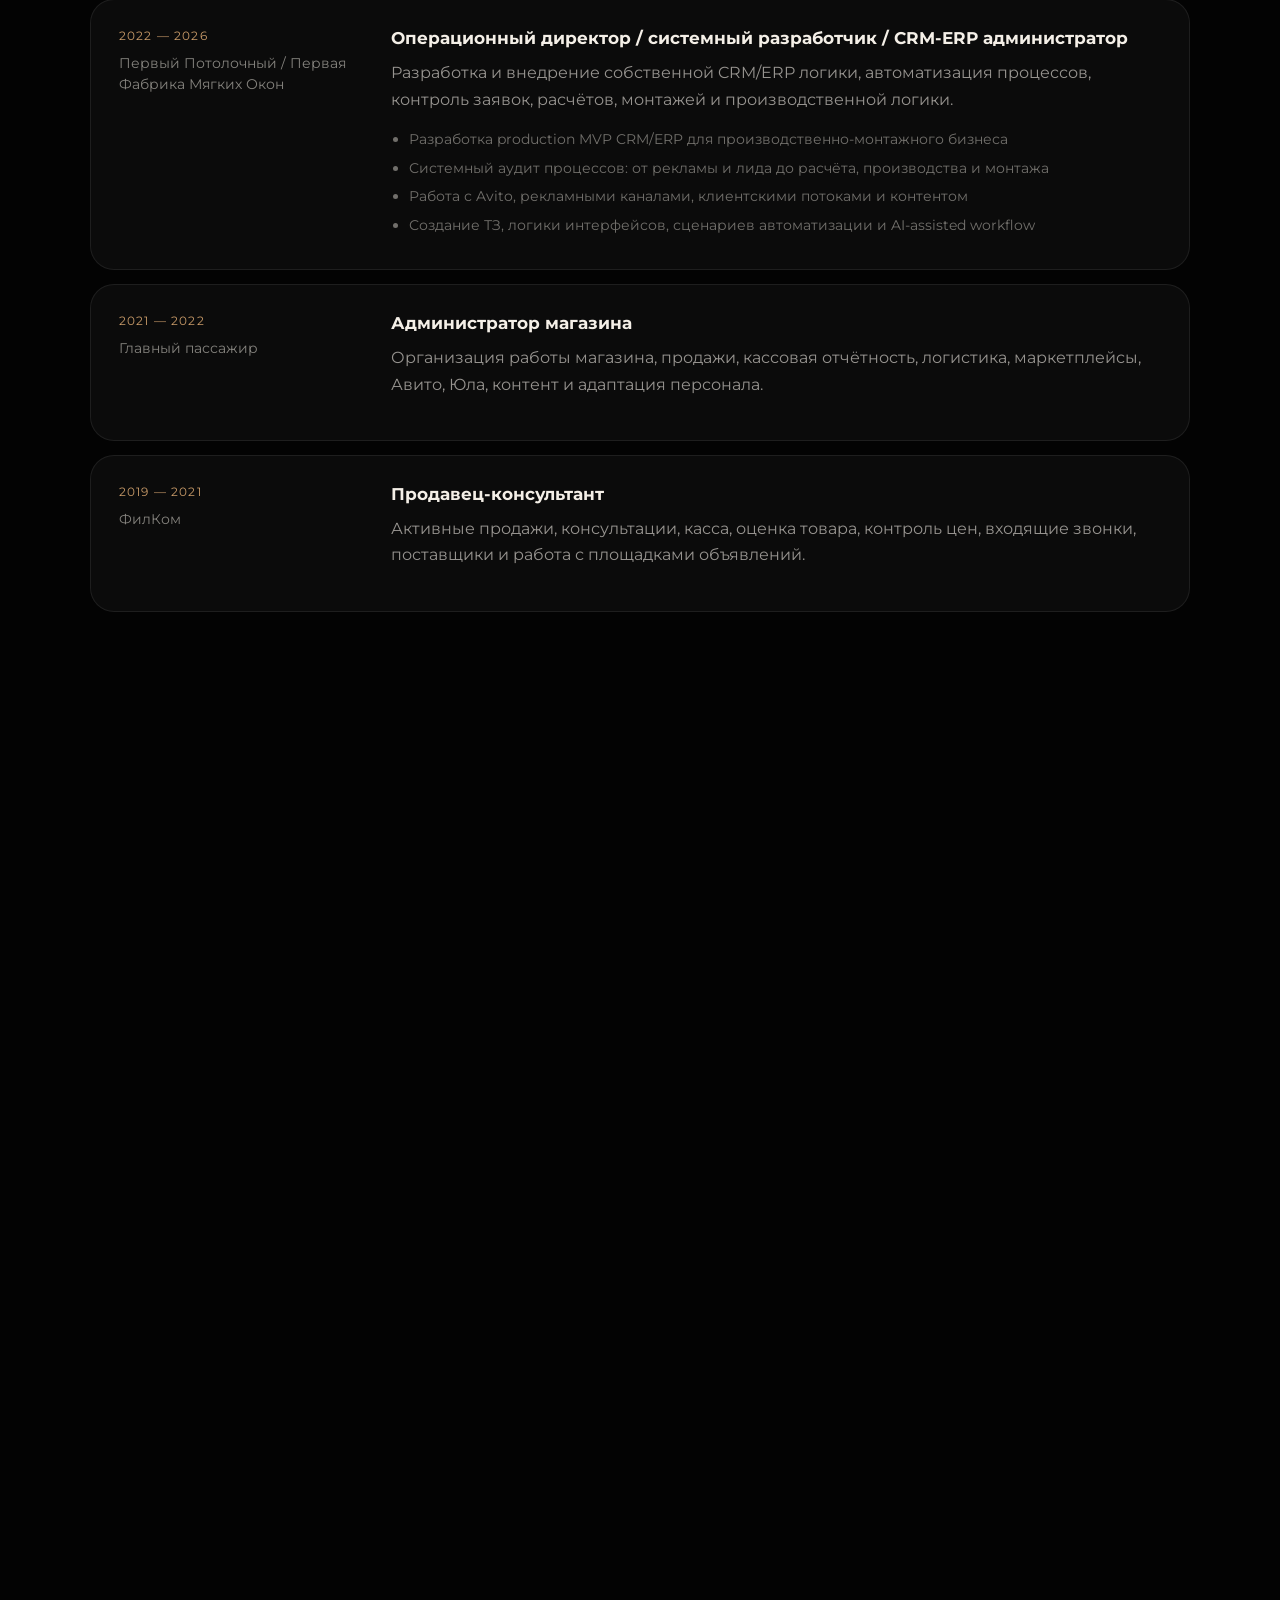
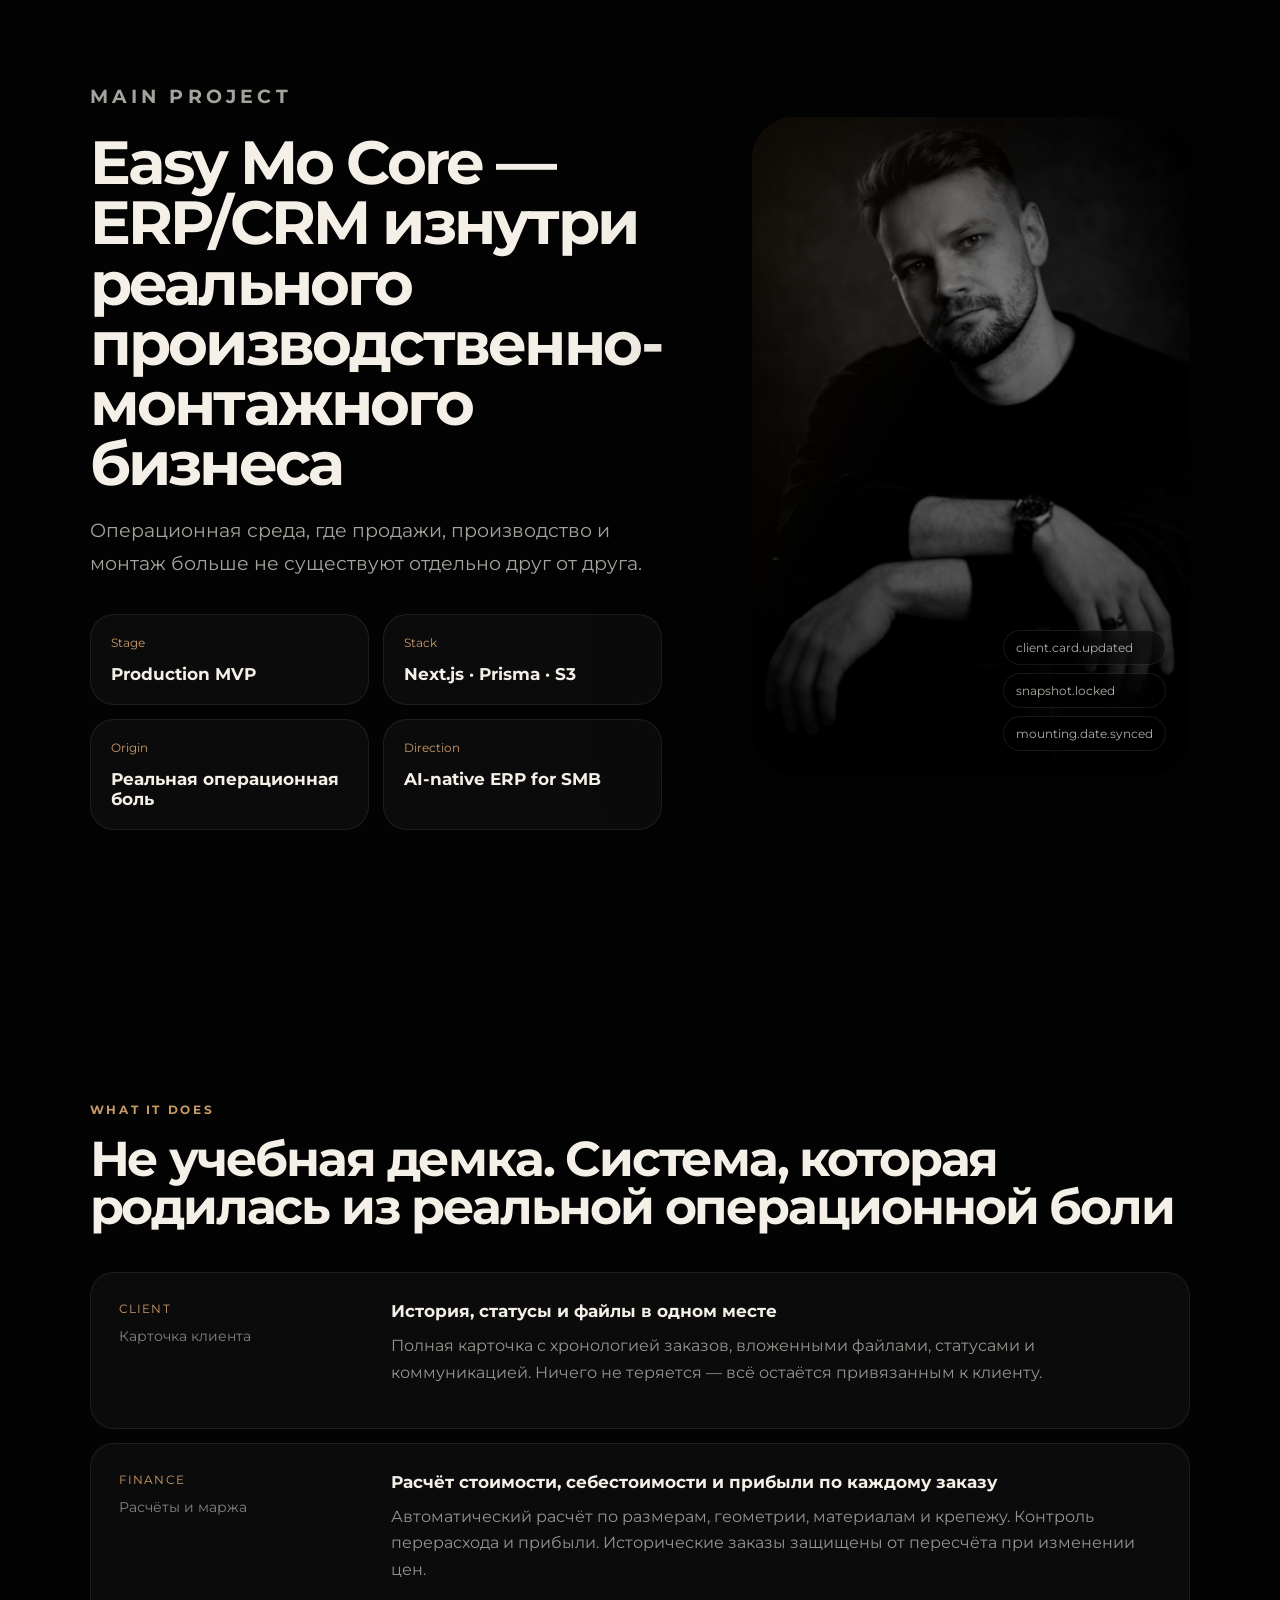
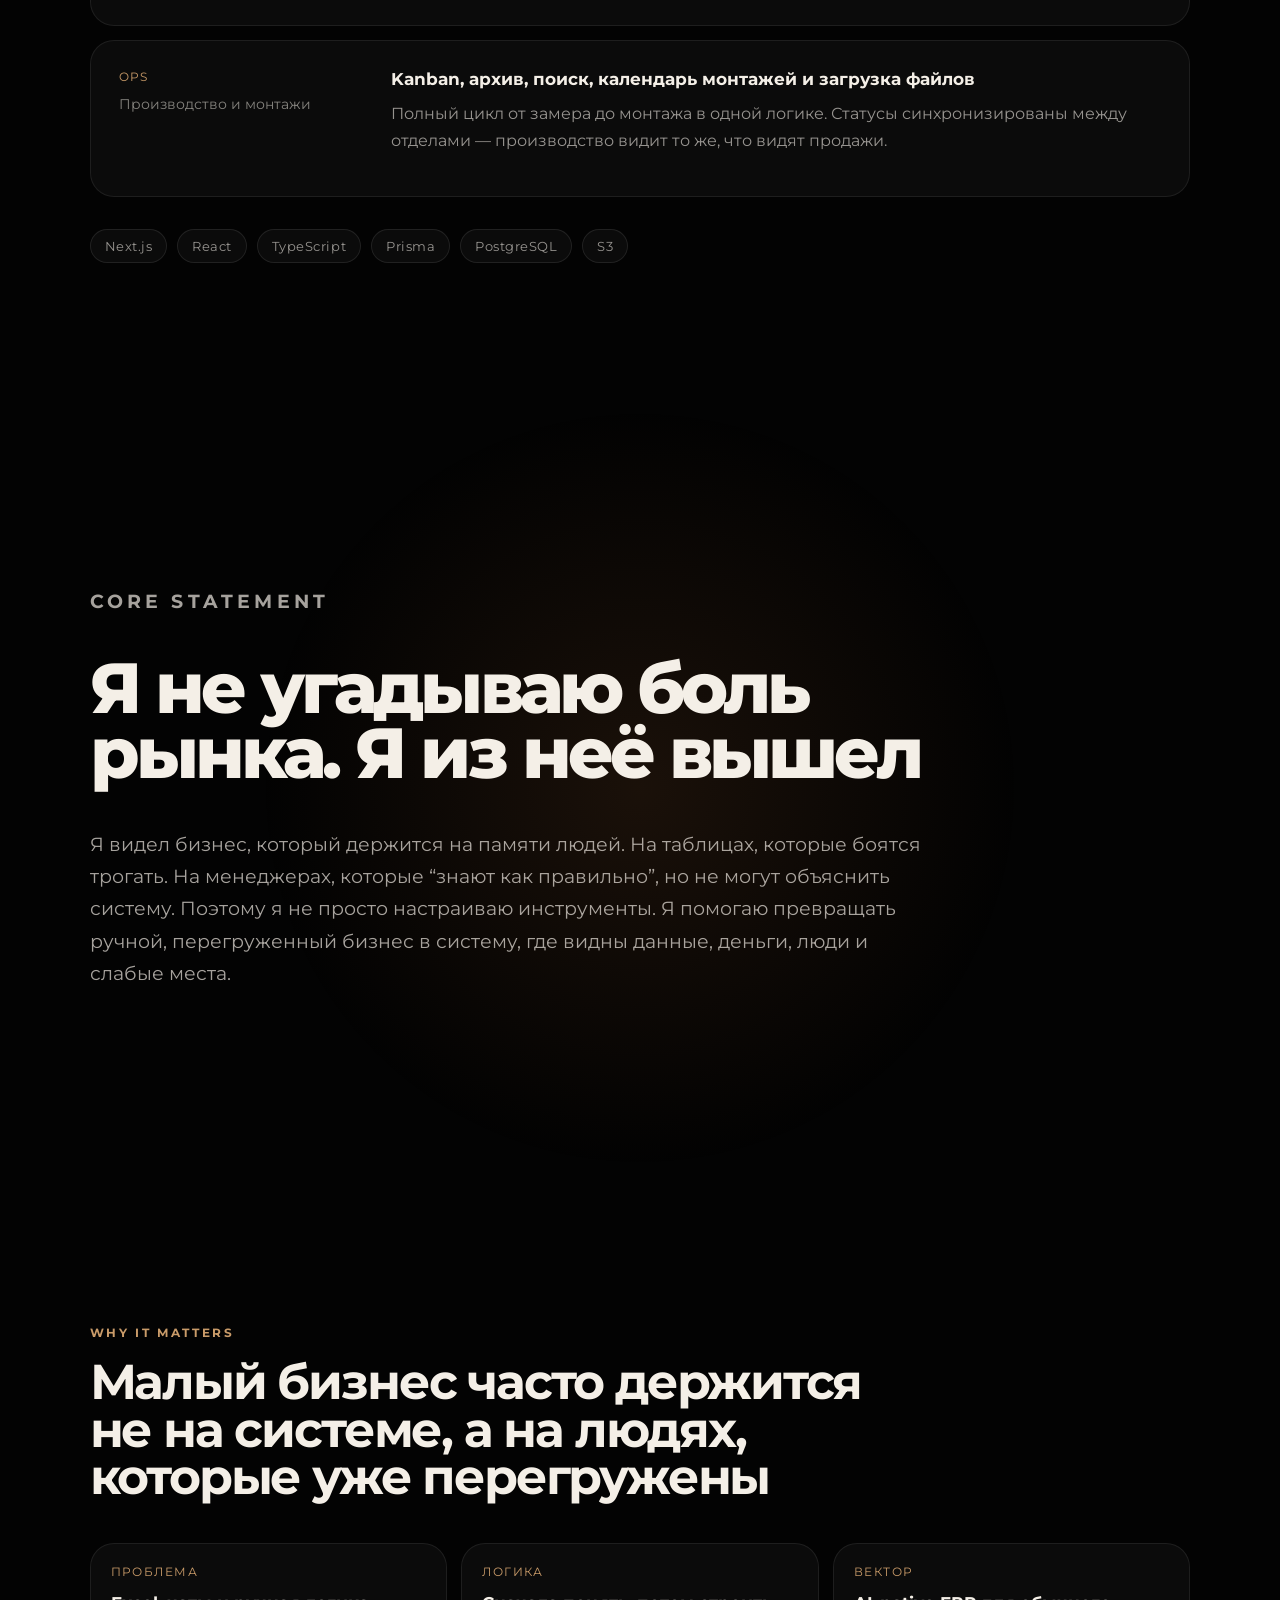
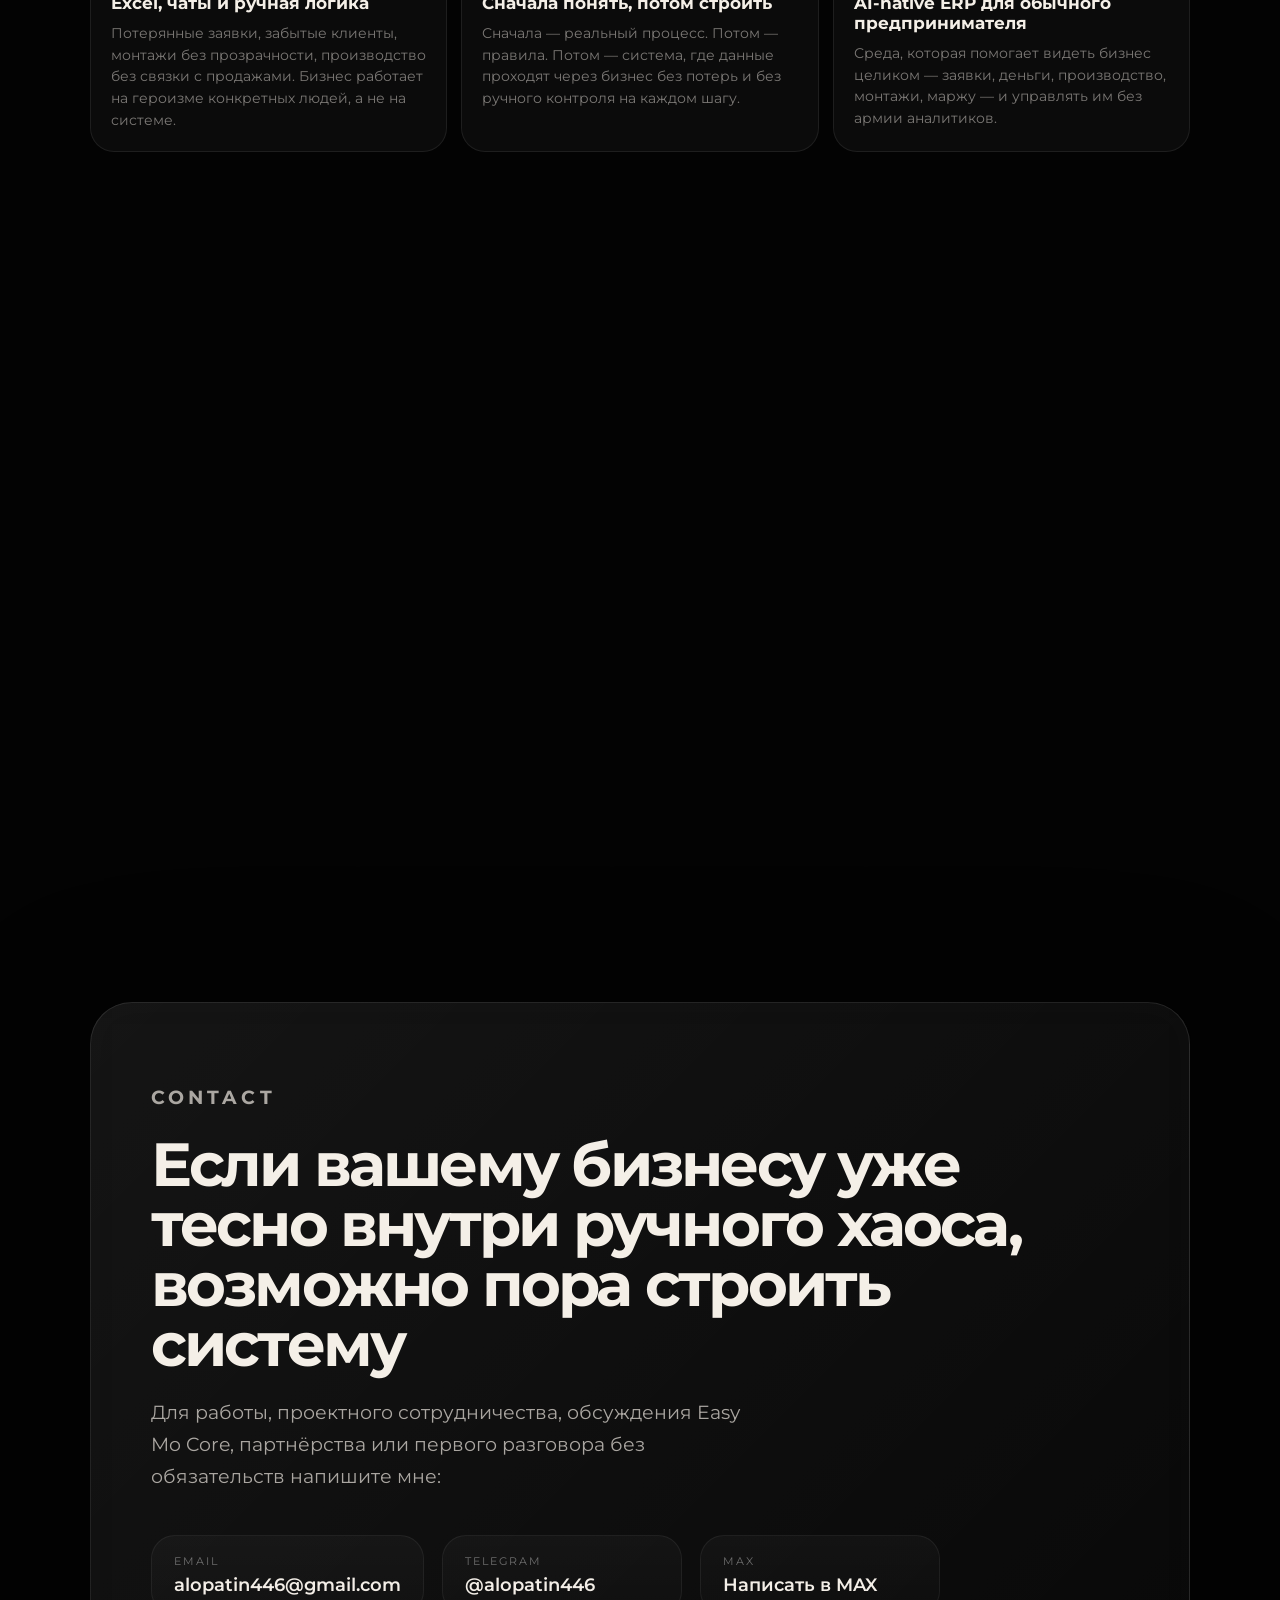
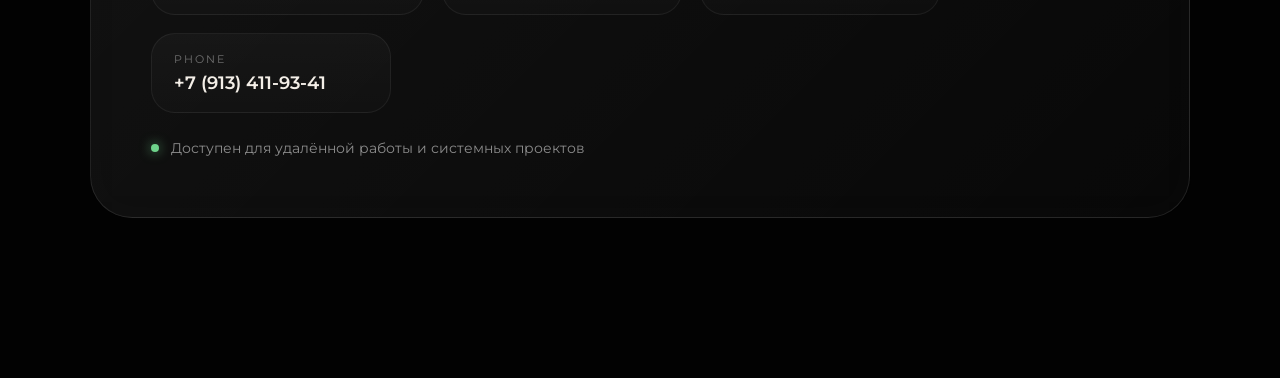
==== commit de83daa4: "убрал точки" ====
--- a/index.html
+++ b/index.html
@@ -88,7 +88,7 @@
 
           <div class="hero__content layer" data-depth="0.42">
             <p class="eyebrow reveal">System Builder from Real Business Chaos</p>
-            <h1 class="reveal">Я превращаю операционный хаос бизнеса в цифровые системы.</h1>
+            <h1 class="reveal">Я превращаю операционный хаос бизнеса в цифровые системы</h1>
             <p class="hero__lead reveal">
               Продажи, производство, монтажи, ручные расчёты и операционный шум —
               среда, из которой вырос мой подход к CRM, ERP и AI-системам.
@@ -107,7 +107,7 @@
       <section class="sec-content" id="identity">
         <p class="eyebrow">Identity</p>
         <h2 class="sec-h2">Не классический разработчик. Не теоретик. Не консультант из презентаций. А системный человек
-          из реального операционного хаоса.</h2>
+          из реального операционного хаоса</h2>
         <div class="triple-grid">
           <article>
             <span class="sc-num">I</span>
@@ -136,7 +136,7 @@
         </div>
         <div class="section-copy">
           <p class="eyebrow">Thinking model</p>
-          <h2>Моя работа начинается не с кода. Она начинается с разбора хаоса.</h2>
+          <h2>Моя работа начинается не с кода. Она начинается с разбора хаоса</h2>
           <p>
             Я ищу, где теряются заявки, сроки, деньги и ответственность. Я разбираю хаос до уровня логики —
             чтобы бизнес перестал держаться на памяти людей.
@@ -156,7 +156,7 @@
 
       <section class="sec-content" id="experience">
         <p class="eyebrow">Experience</p>
-        <h2 class="sec-h2">6+ лет в продажах, операционке, маркетплейсах, управлении и автоматизации.</h2>
+        <h2 class="sec-h2">6+ лет в продажах, операционке, маркетплейсах, управлении и автоматизации</h2>
         <div class="exp-list">
 
           <article class="exp-item">
@@ -206,7 +206,7 @@
 
       <section class="sec-content" id="capabilities">
         <p class="eyebrow">Capabilities</p>
-        <h2 class="sec-h2">Мои компетенции на стыке бизнеса, продукта, процессов и AI-инструментов.</h2>
+        <h2 class="sec-h2">Мои компетенции на стыке бизнеса, продукта, процессов и AI-инструментов</h2>
         <div class="six-grid">
           <article>
             <span class="sc-num">01</span>
@@ -250,7 +250,7 @@
       <section class="cinema-section project" id="project">
         <div class="section-copy">
           <p class="eyebrow">Main project</p>
-          <h2>Easy Mo Core — ERP/CRM изнутри реального производственно-монтажного бизнеса.</h2>
+          <h2>Easy Mo Core — ERP/CRM изнутри реального производственно-монтажного бизнеса</h2>
           <p>
             Операционная среда, где продажи, производство и монтаж больше не существуют отдельно друг от друга.
           </p>
@@ -273,7 +273,7 @@
 
       <section class="sec-content" id="project-detail">
         <p class="eyebrow">What it does</p>
-        <h2 class="sec-h2">Не учебная демка. Система, которая родилась из реальной операционной боли.</h2>
+        <h2 class="sec-h2">Не учебная демка. Система, которая родилась из реальной операционной боли</h2>
         <div class="exp-list">
           <article class="exp-item">
             <div class="exp-item__meta">
@@ -321,7 +321,7 @@
 
       <section class="manifest">
         <p class="eyebrow">Core statement</p>
-        <h2>Я не угадываю боль рынка. Я из неё вышел.</h2>
+        <h2>Я не угадываю боль рынка. Я из неё вышел</h2>
         <p>
           Я видел бизнес, который держится на памяти людей.
           На таблицах, которые боятся трогать.
@@ -333,7 +333,7 @@
 
       <section class="sec-content" id="philosophy">
         <p class="eyebrow">Why it matters</p>
-        <h2 class="sec-h2">Малый бизнес часто держится не на системе, а на людях, которые уже перегружены.</h2>
+        <h2 class="sec-h2">Малый бизнес часто держится не на системе, а на людях, которые уже перегружены</h2>
         <div class="triple-grid">
           <article>
             <span class="sc-num">Проблема</span>
@@ -358,7 +358,7 @@
 
       <section class="sec-content" id="collaboration">
         <p class="eyebrow">Collaboration</p>
-        <h2 class="sec-h2">Готов к удалённой работе, проектному сотрудничеству и партнёрству.</h2>
+        <h2 class="sec-h2">Готов к удалённой работе, проектному сотрудничеству и партнёрству</h2>
         <div class="triple-grid">
           <article>
             <span class="sc-num">Remote</span>
@@ -384,7 +384,7 @@
       <section class="contact" id="contact">
         <div class="contact__panel">
           <p class="eyebrow">Contact</p>
-          <h2>Если вашему бизнесу уже тесно внутри ручного хаоса, возможно пора строить систему.</h2>
+          <h2>Если вашему бизнесу уже тесно внутри ручного хаоса, возможно пора строить систему</h2>
           <p class="contact__sub">Для работы, проектного сотрудничества, обсуждения Easy Mo Core, партнёрства или
             первого разговора без обязательств напишите мне:</p>
           <div class="contact-links">
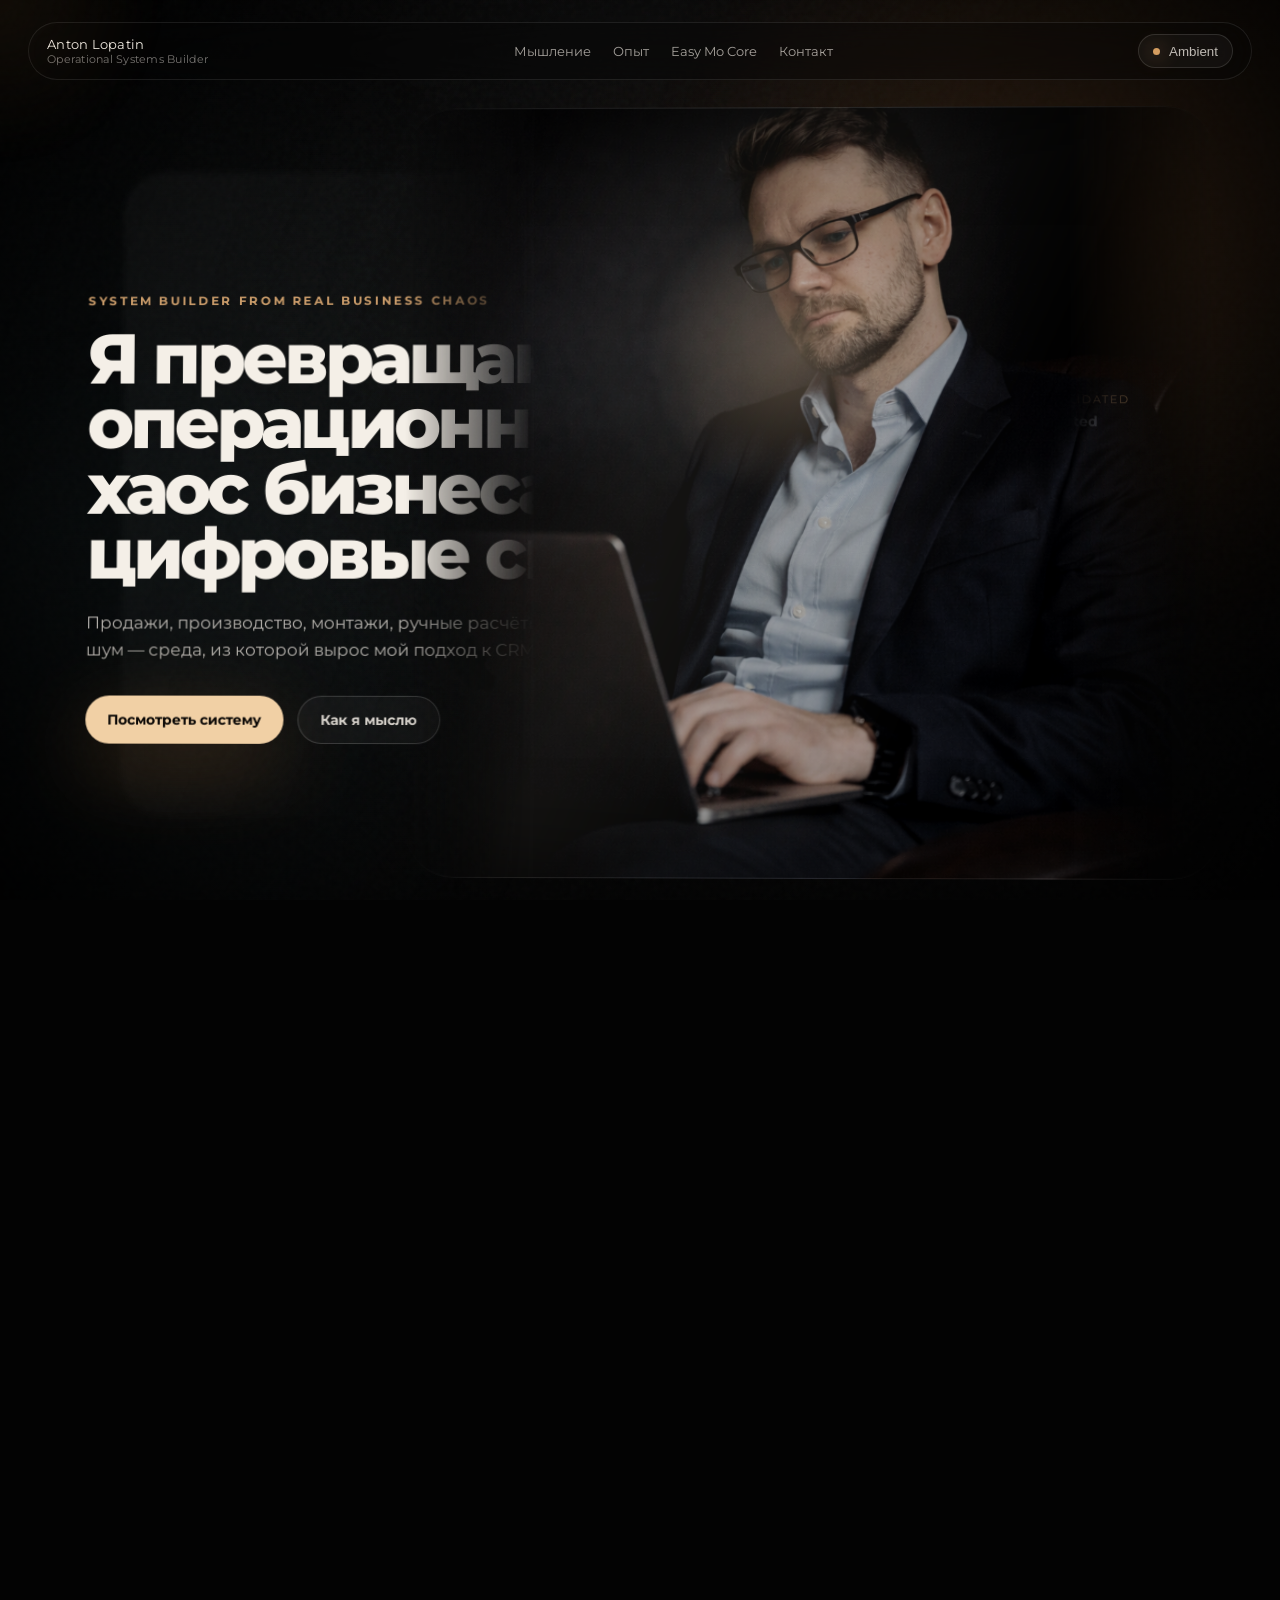
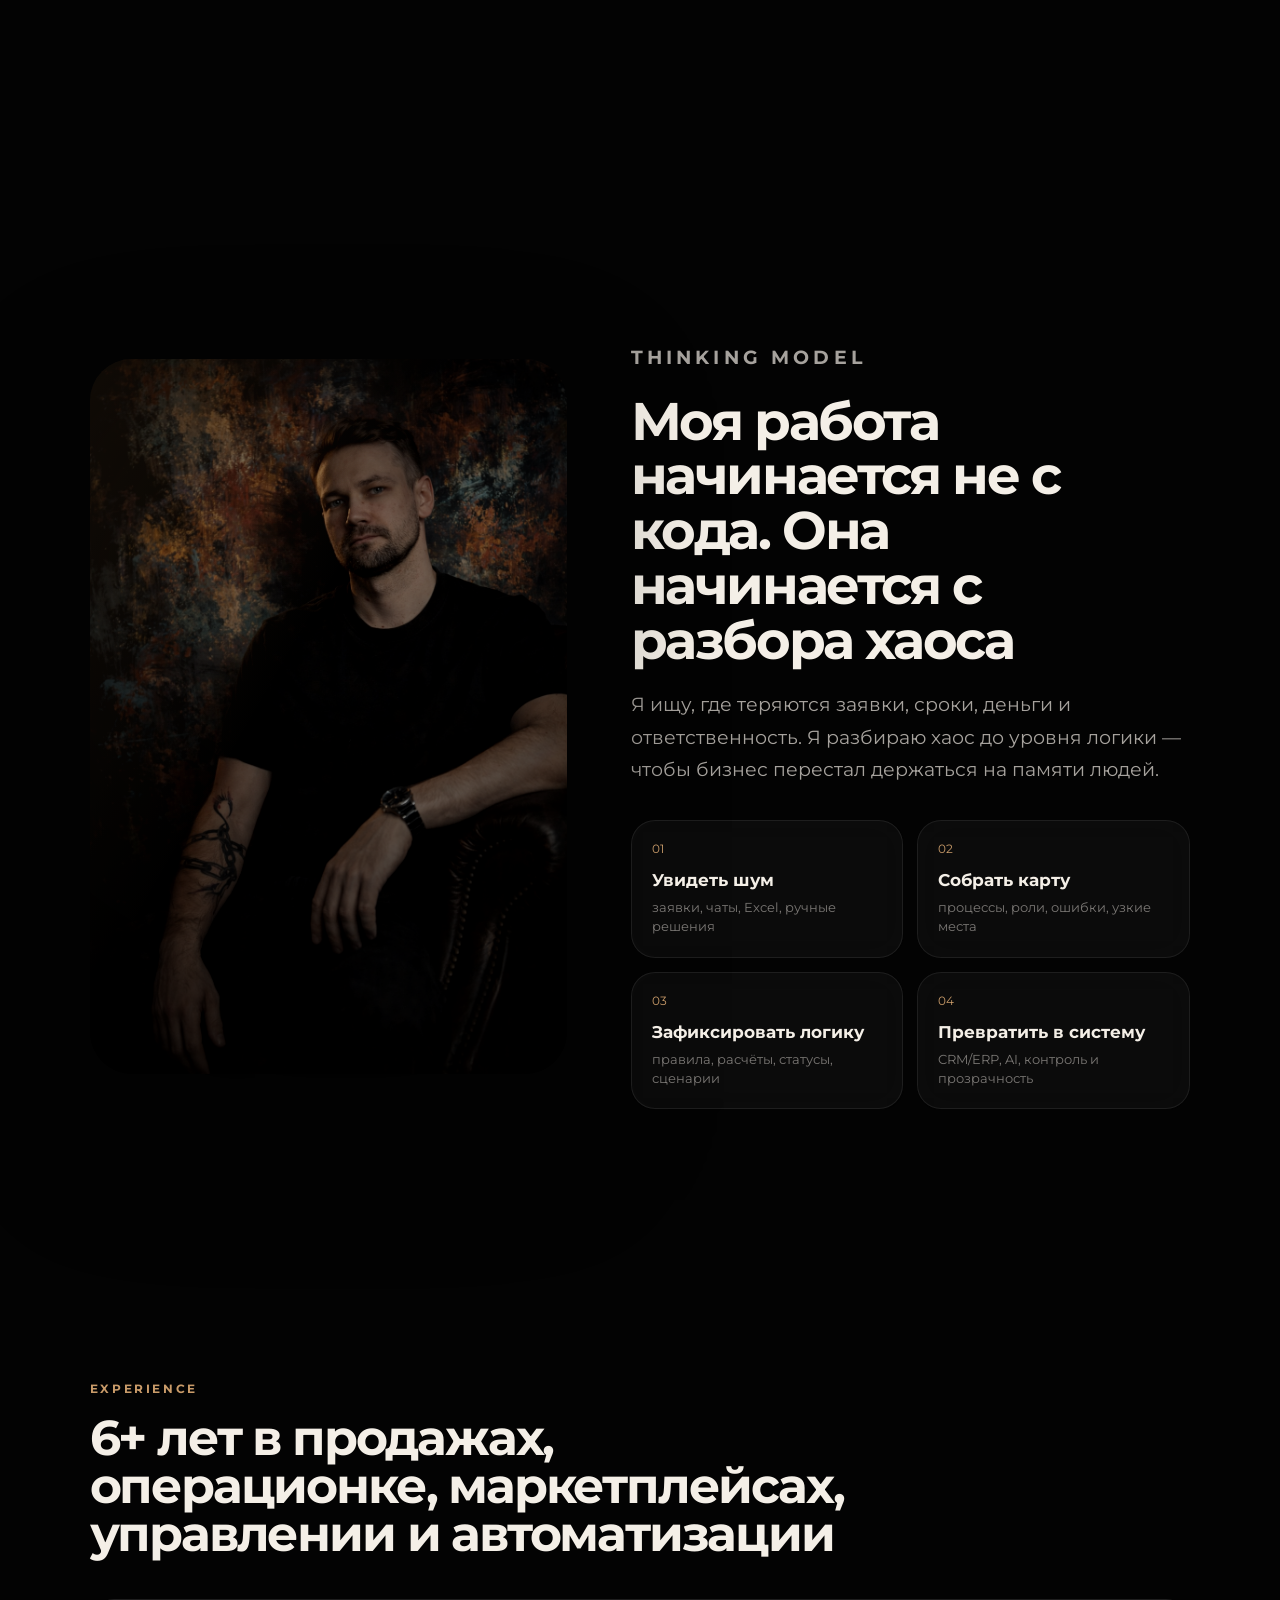
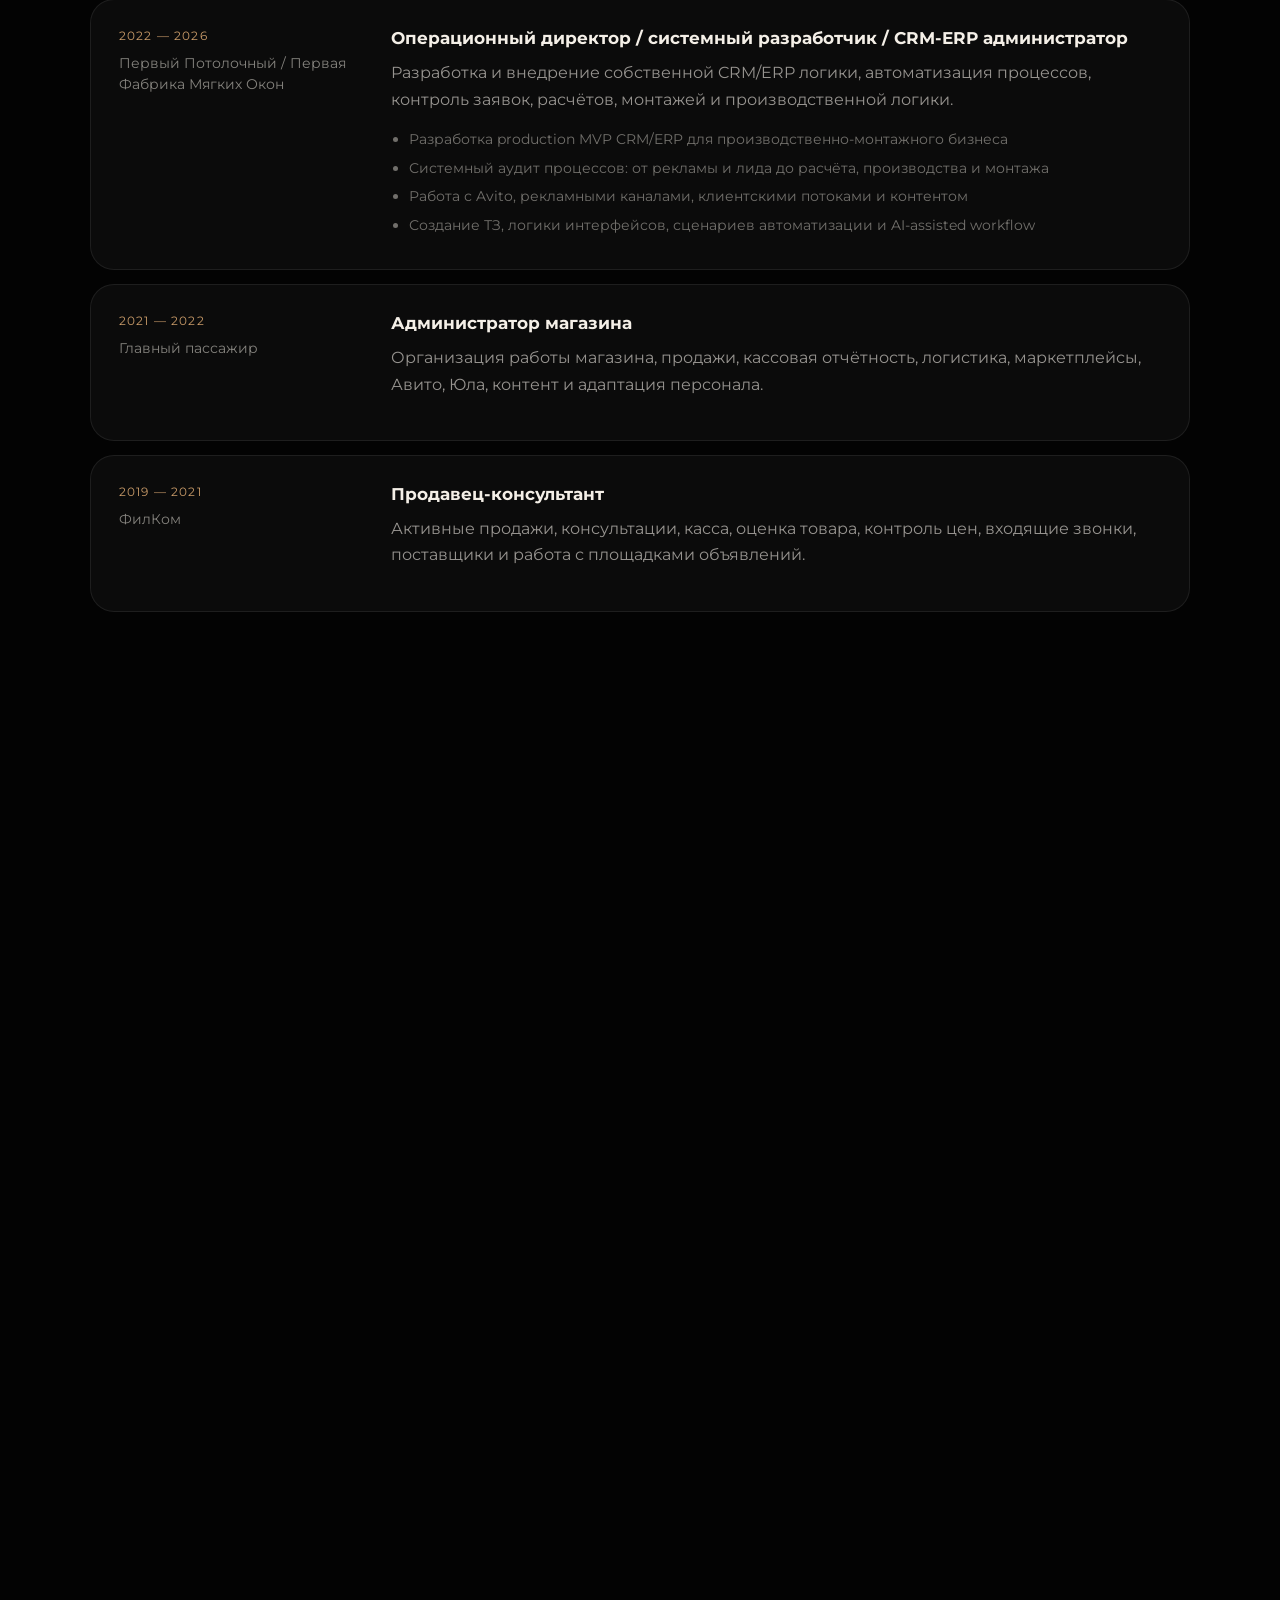
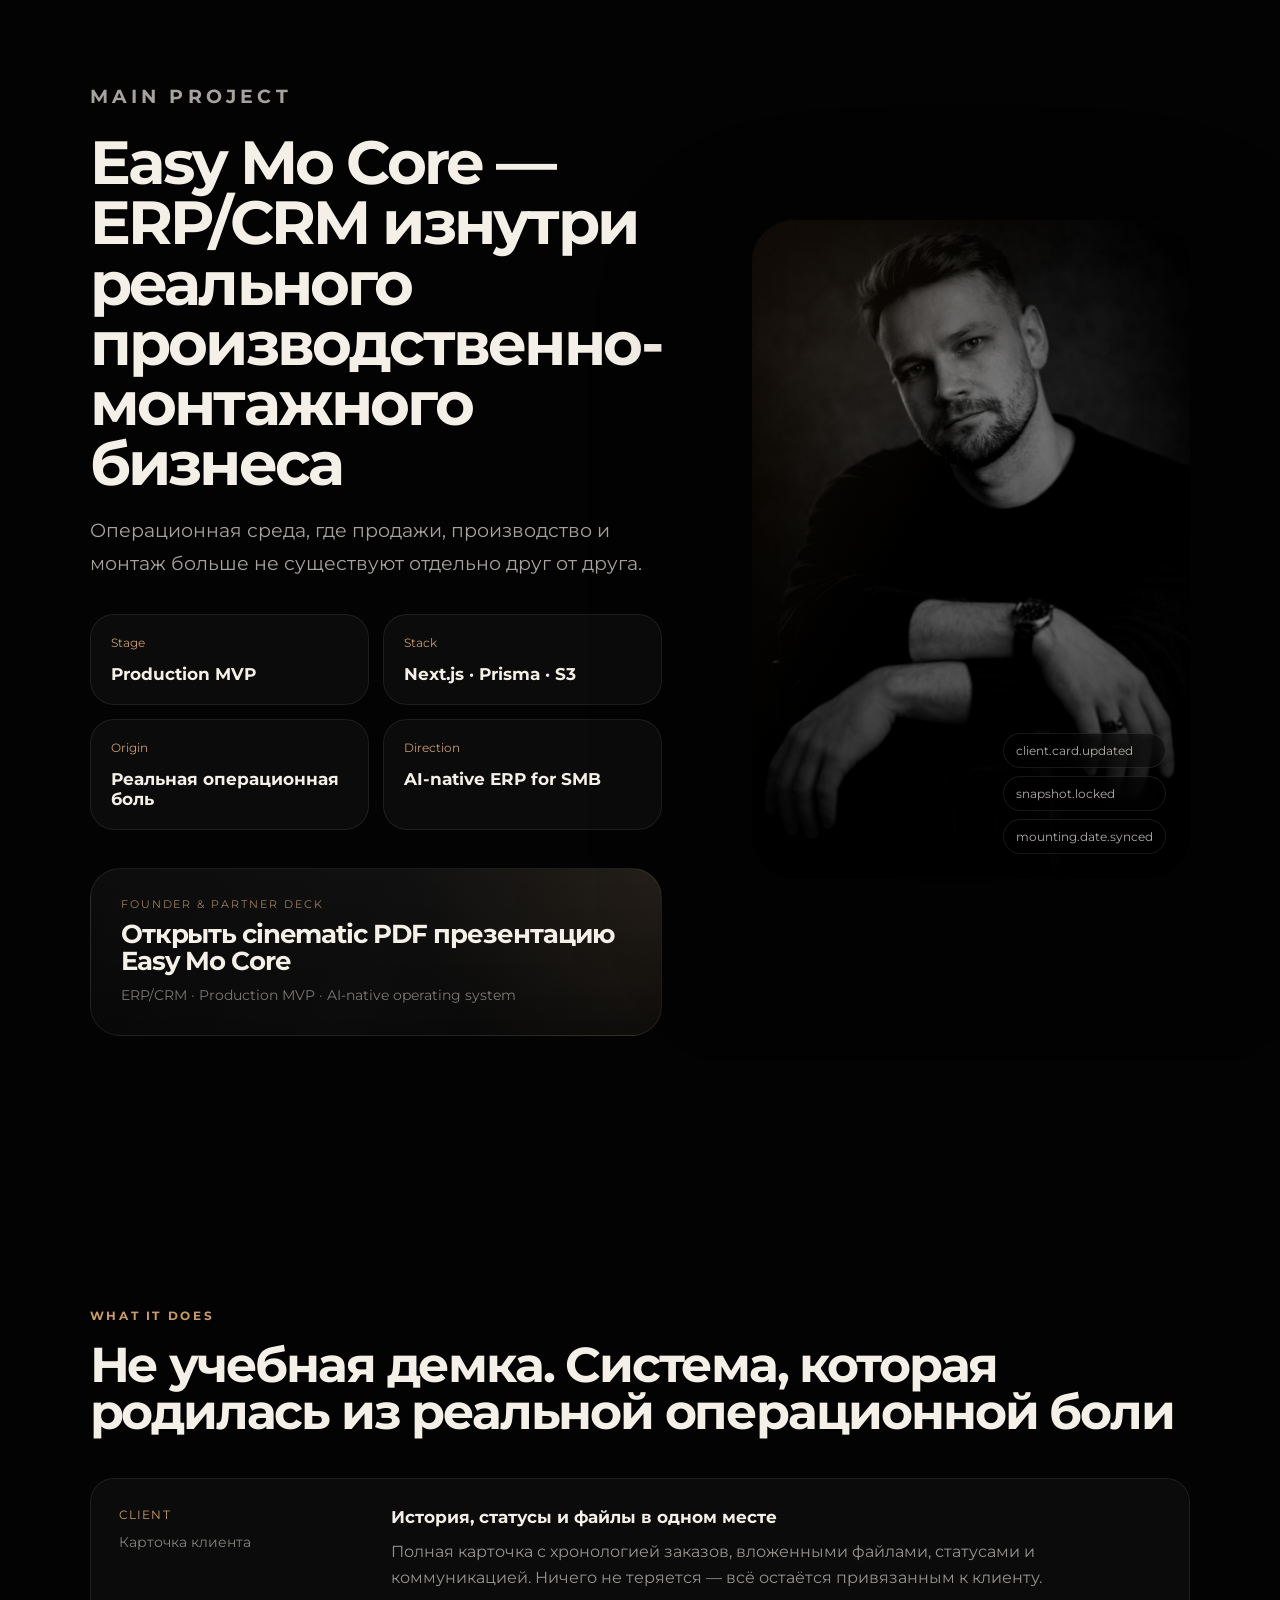
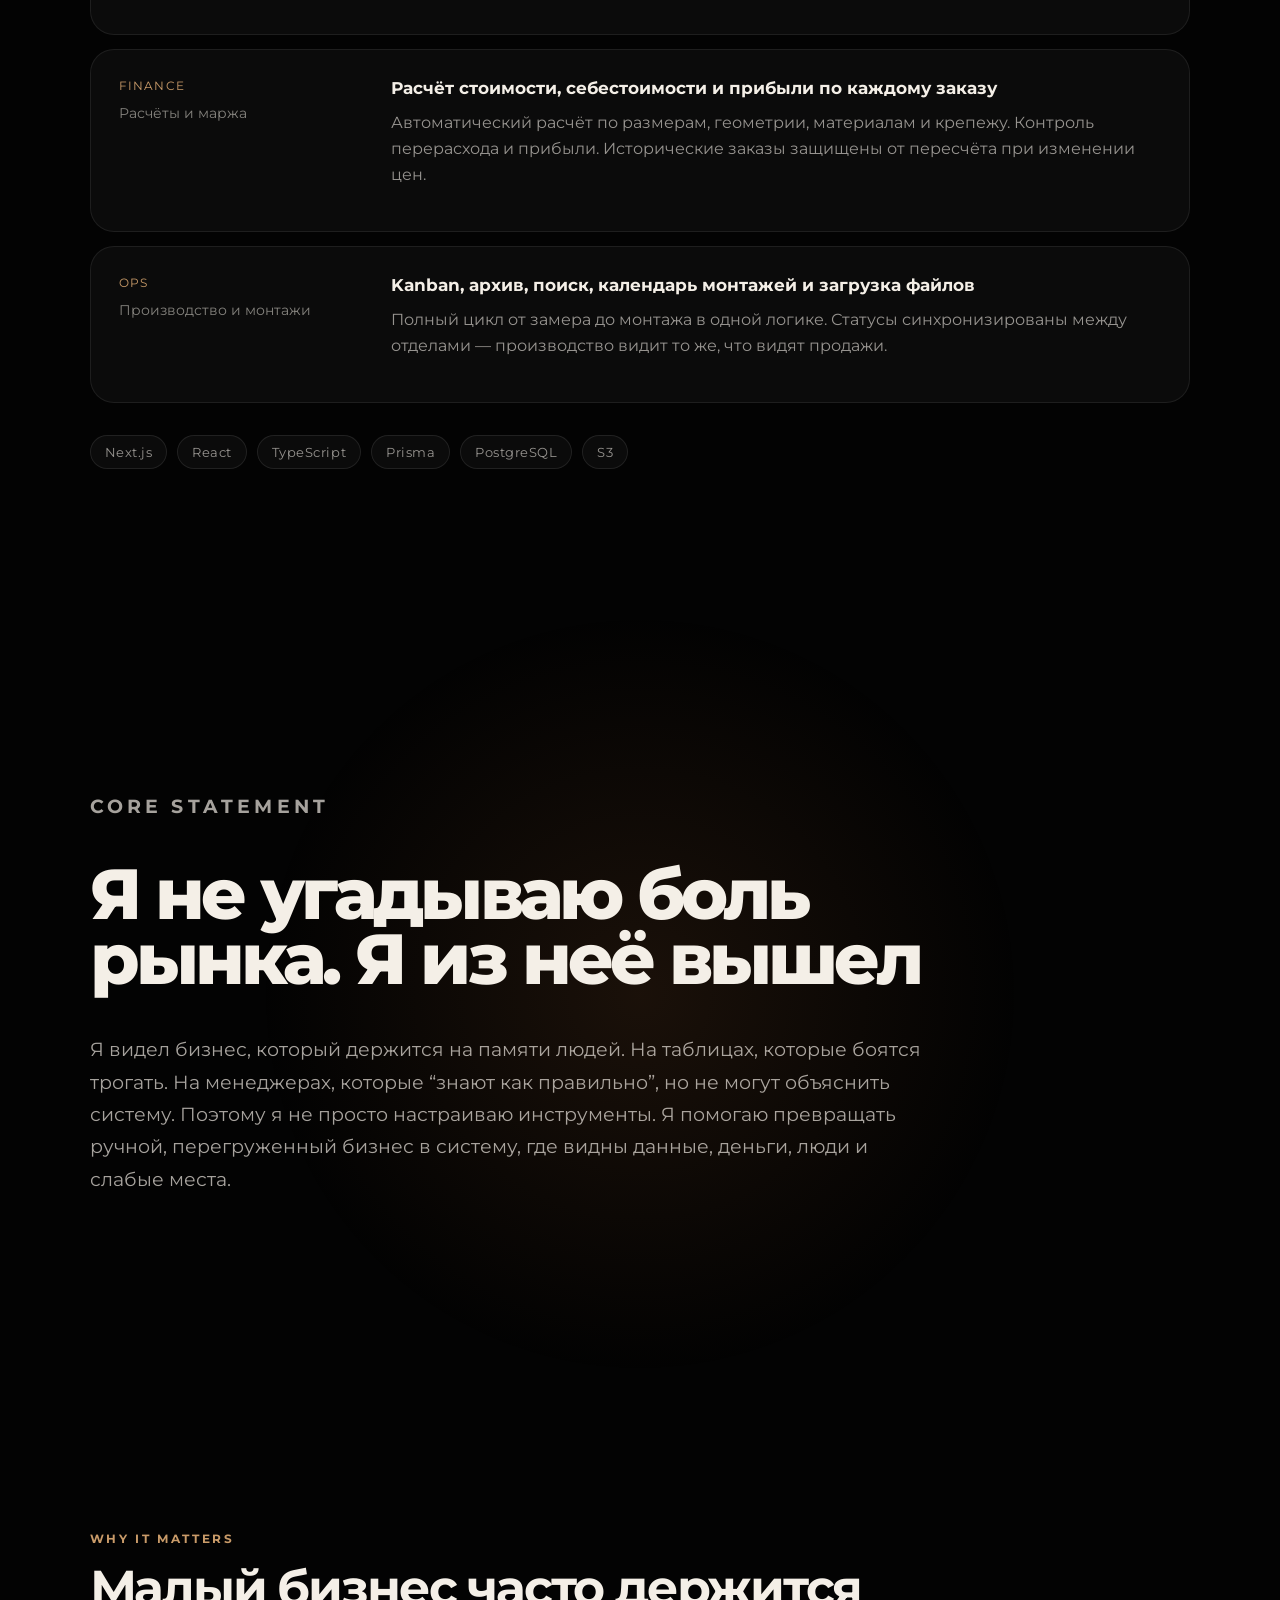
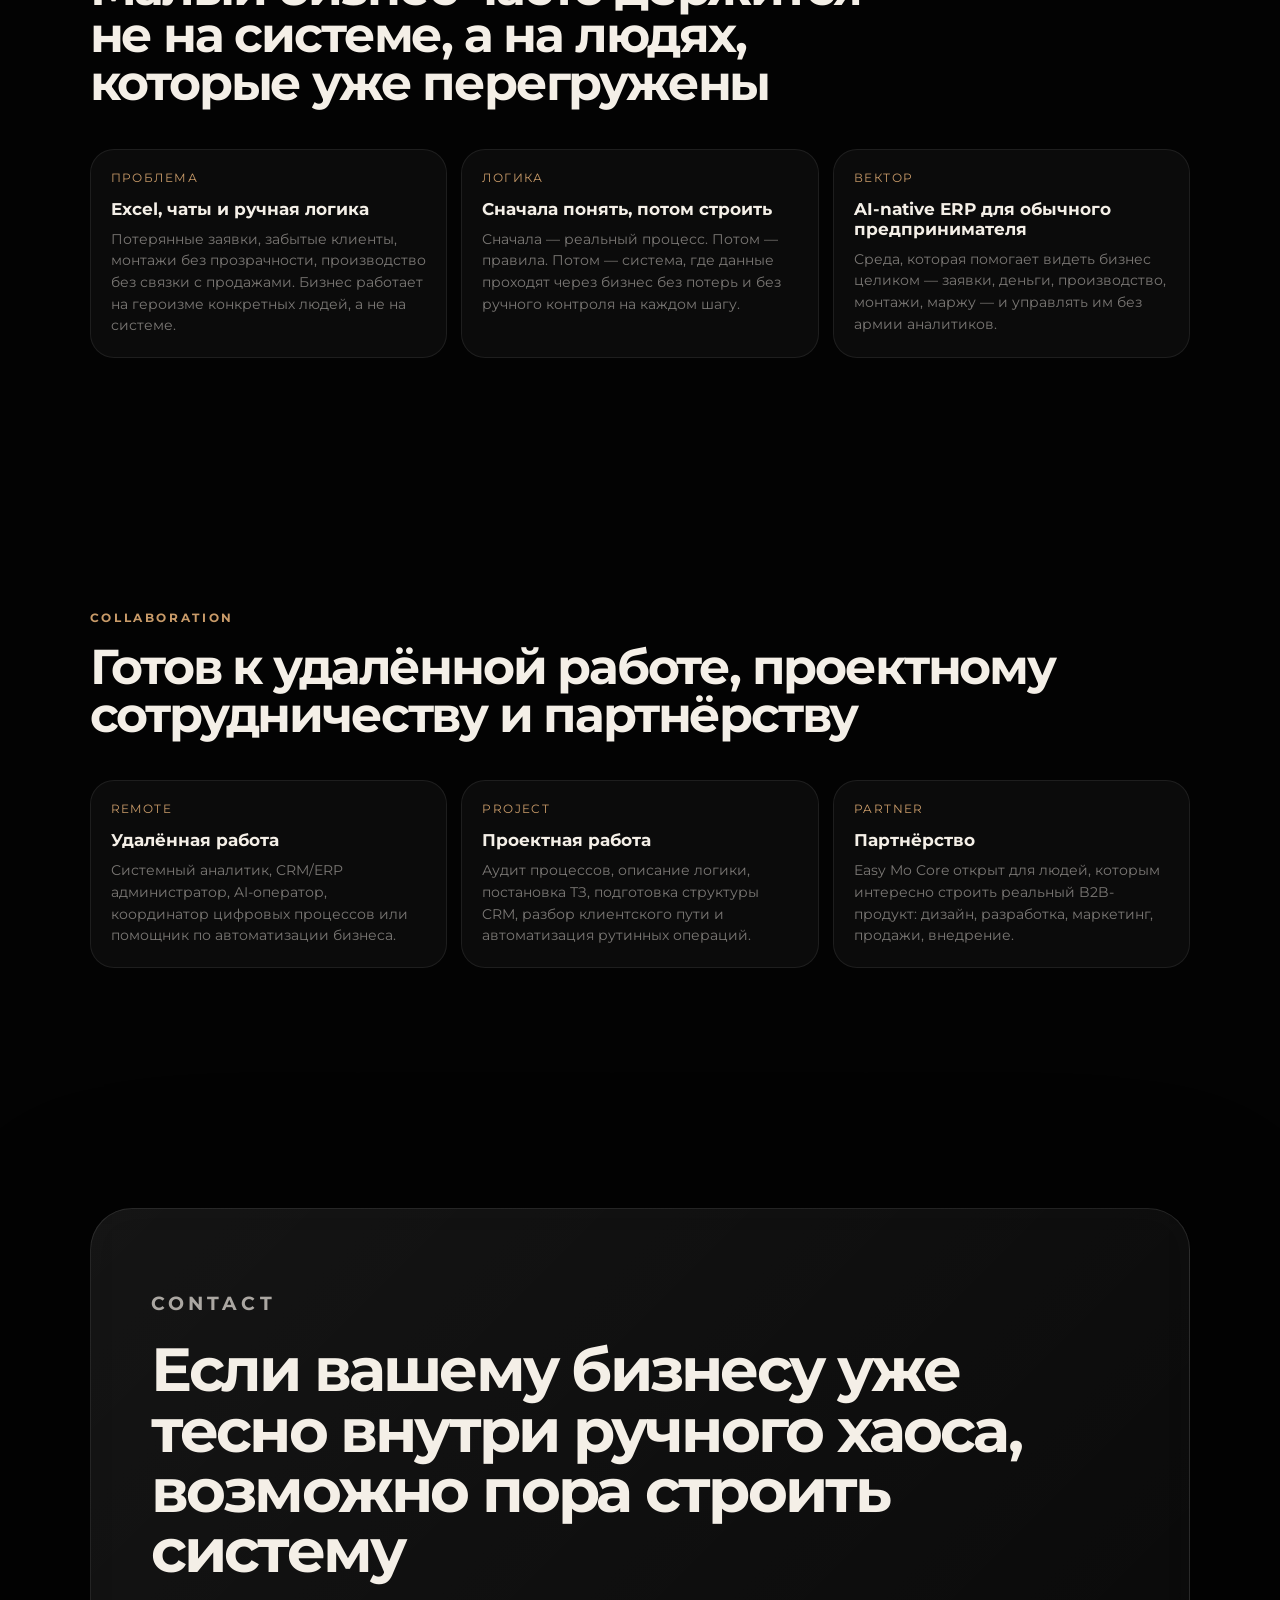
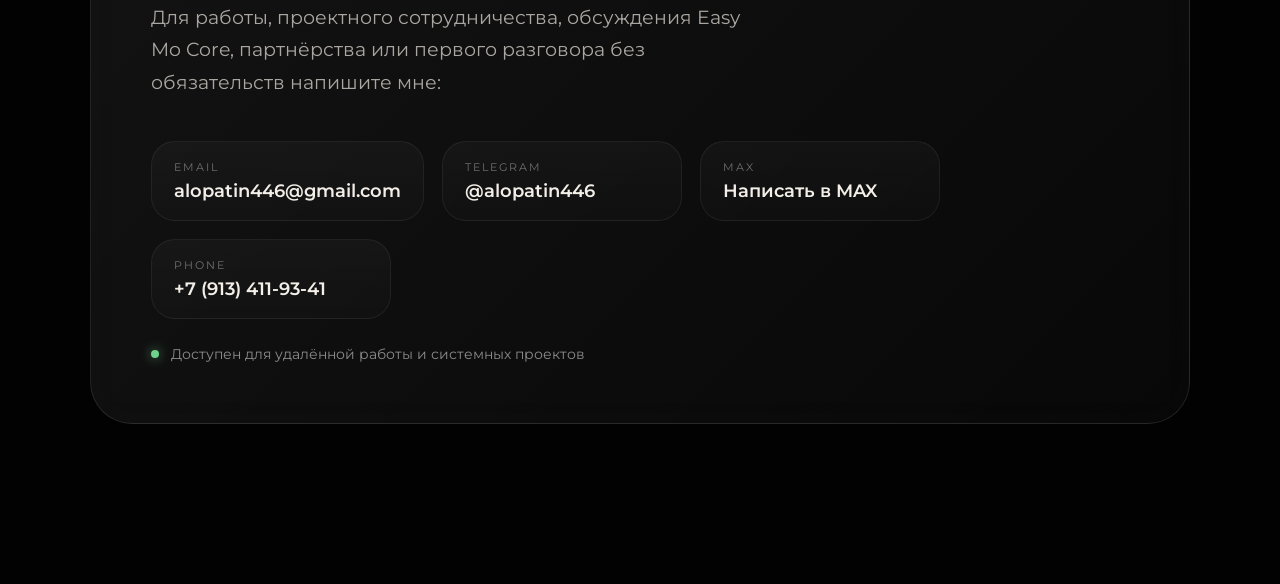
==== commit 43730f33: "вставил пдв" ====
--- a/index.html
+++ b/index.html
@@ -9,8 +9,7 @@
     content="Cinematic digital presence Антона Лопатина: CRM/ERP, системный анализ, AI-оператор, операционная архитектура." />
   <link rel="preconnect" href="https://fonts.googleapis.com">
   <link rel="preconnect" href="https://fonts.gstatic.com" crossorigin>
-  <link
-    href="https://fonts.googleapis.com/css2?family=Montserrat:wght@400;500;600;700;800;900&display=swap"
+  <link href="https://fonts.googleapis.com/css2?family=Montserrat:wght@400;500;600;700;800;900&display=swap"
     rel="stylesheet">
   <link rel="stylesheet" href="style.css" />
 </head>
@@ -260,6 +259,25 @@
             <article><span>Origin</span><strong>Реальная операционная боль</strong></article>
             <article><span>Direction</span><strong>AI-native ERP for SMB</strong></article>
           </div>
+
+          <div class="project-cta">
+            <a href="assets/EasyMoCore_v2_2026.pdf" target="_blank" class="project-cta__button">
+
+              <span class="project-cta__eyebrow">
+                Founder & Partner Deck
+              </span>
+
+              <span class="project-cta__title">
+                Открыть cinematic PDF презентацию Easy Mo Core
+              </span>
+
+              <span class="project-cta__meta">
+                ERP/CRM · Production MVP · AI-native operating system
+              </span>
+
+            </a>
+          </div>
+
         </div>
         <div class="section-media section-media--right">
           <img src="assets/portrait-project.png" alt="Антон Лопатин работает за ноутбуком" />
--- a/style.css
+++ b/style.css
@@ -1124,4 +1124,93 @@
   font-size: clamp(38px, 4.05vw, 64px);
   line-height: 1.03;
   letter-spacing: -0.045em;
+}
+
+.project-cta {
+  margin-top: 38px;
+}
+
+.project-cta__button {
+  position: relative;
+  display: flex;
+  flex-direction: column;
+  gap: 10px;
+
+  padding: 28px 30px;
+
+  border-radius: 30px;
+
+  overflow: hidden;
+
+  border: 1px solid rgba(255, 255, 255, .08);
+
+  background:
+    radial-gradient(circle at top right,
+      rgba(201, 155, 105, .12),
+      transparent 42%),
+
+    linear-gradient(180deg,
+      rgba(255, 255, 255, .045),
+      rgba(255, 255, 255, .018));
+
+  backdrop-filter: blur(20px);
+
+  transition:
+    transform .45s ease,
+    border-color .45s ease,
+    background .45s ease,
+    box-shadow .45s ease;
+}
+
+.project-cta__button::before {
+  content: "";
+
+  position: absolute;
+  inset: 0;
+
+  background:
+    linear-gradient(120deg,
+      transparent 0%,
+      rgba(255, 255, 255, .04) 50%,
+      transparent 100%);
+
+  opacity: .4;
+  pointer-events: none;
+}
+
+.project-cta__button:hover {
+  transform: translateY(-6px);
+
+  border-color: rgba(201, 155, 105, .24);
+
+  box-shadow:
+    0 30px 80px rgba(0, 0, 0, .45),
+    0 0 80px rgba(201, 155, 105, .08);
+}
+
+.project-cta__eyebrow {
+  font-size: 11px;
+  letter-spacing: .18em;
+  text-transform: uppercase;
+
+  color: rgba(201, 155, 105, .78);
+}
+
+.project-cta__title {
+  font-size: clamp(24px, 2vw, 34px);
+  line-height: 1.04;
+  letter-spacing: -.04em;
+
+  font-weight: 700;
+
+  color: #f4efe7;
+
+  max-width: 720px;
+}
+
+.project-cta__meta {
+  font-size: 14px;
+  line-height: 1.6;
+
+  color: rgba(244, 239, 231, .48);
 }
